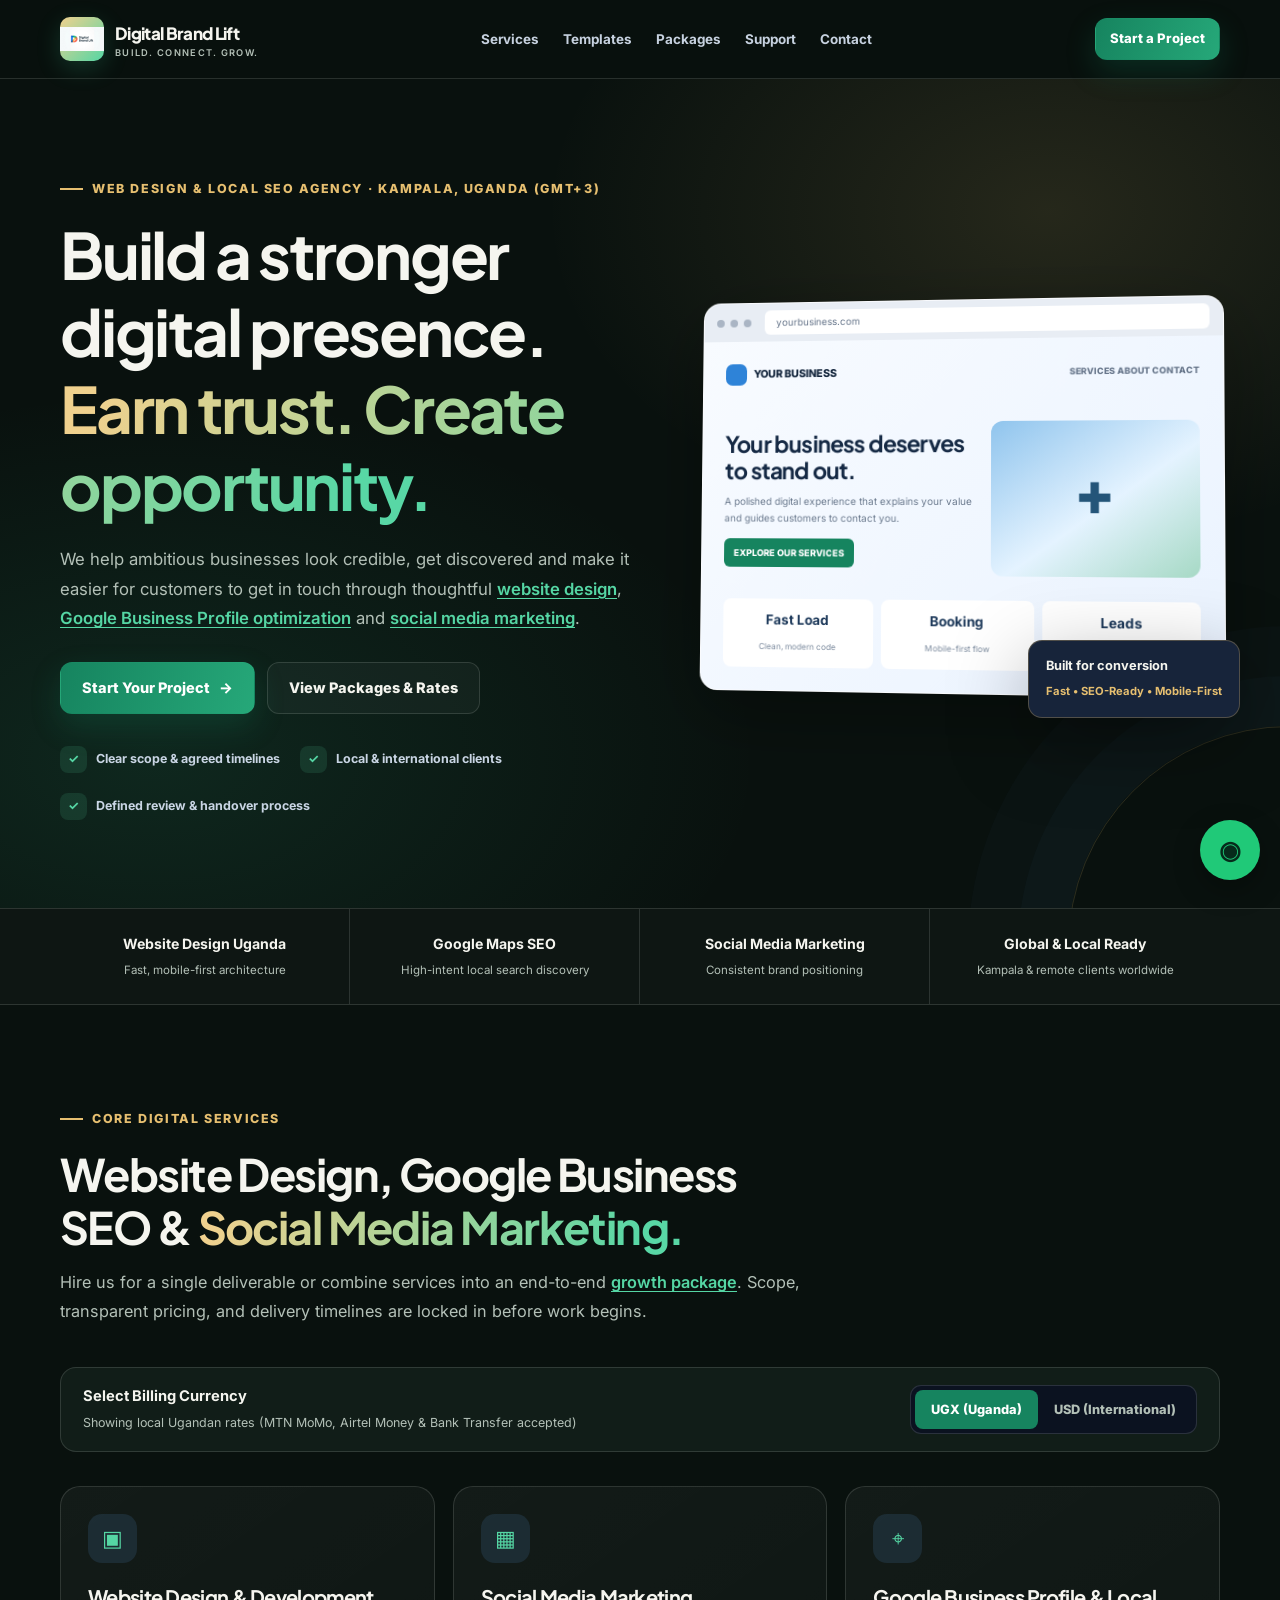
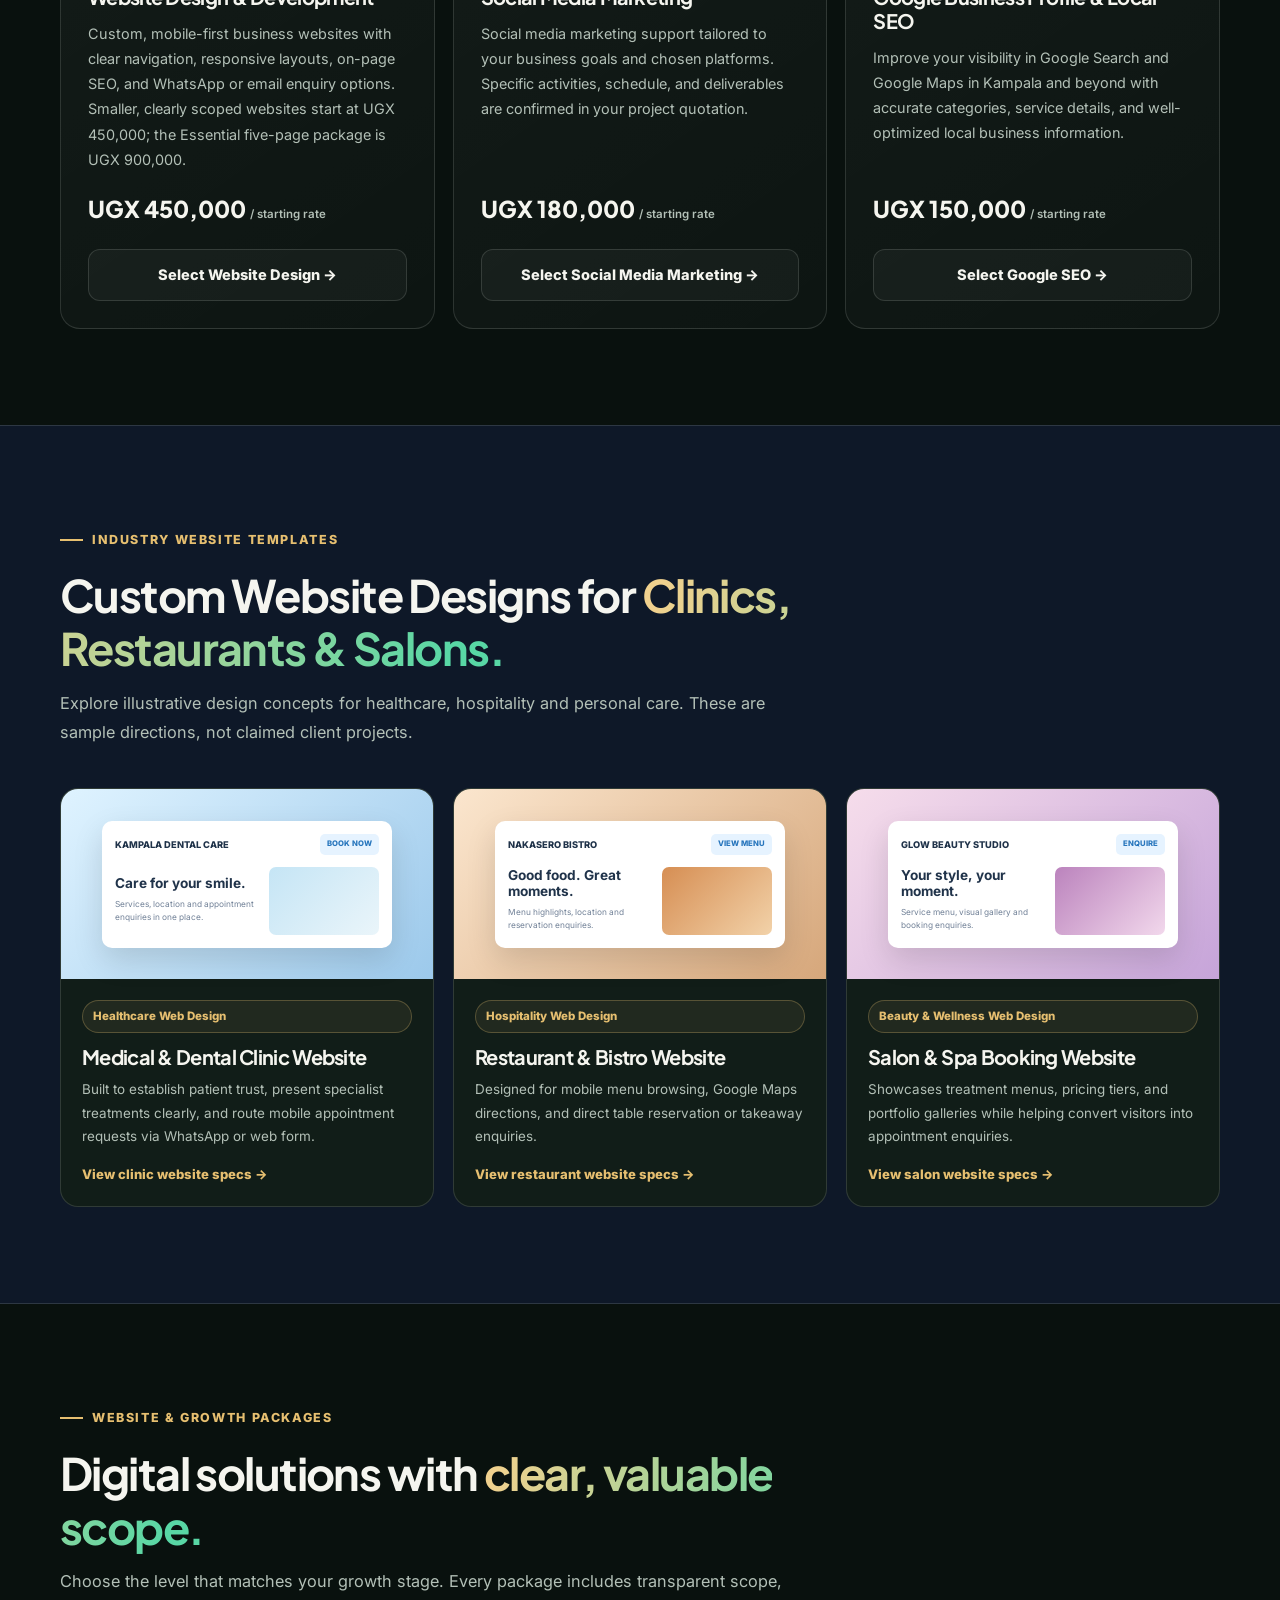
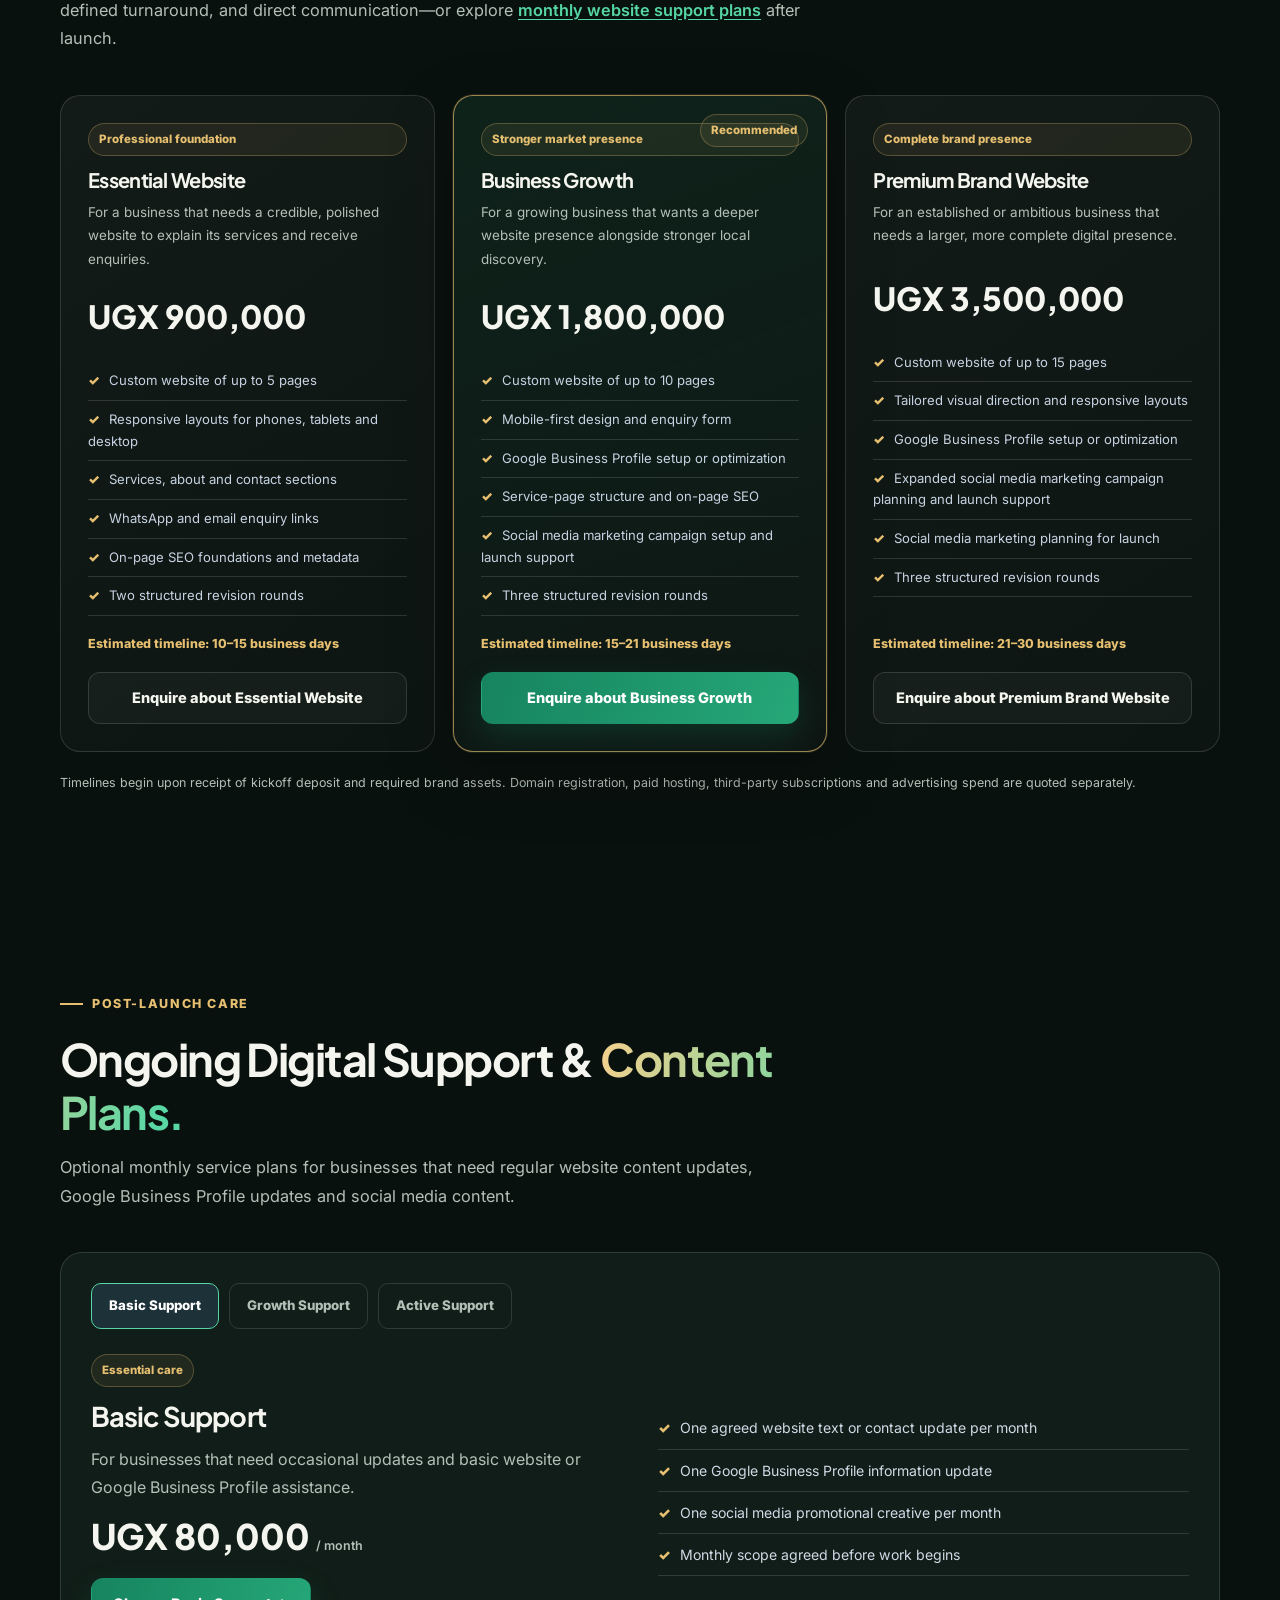
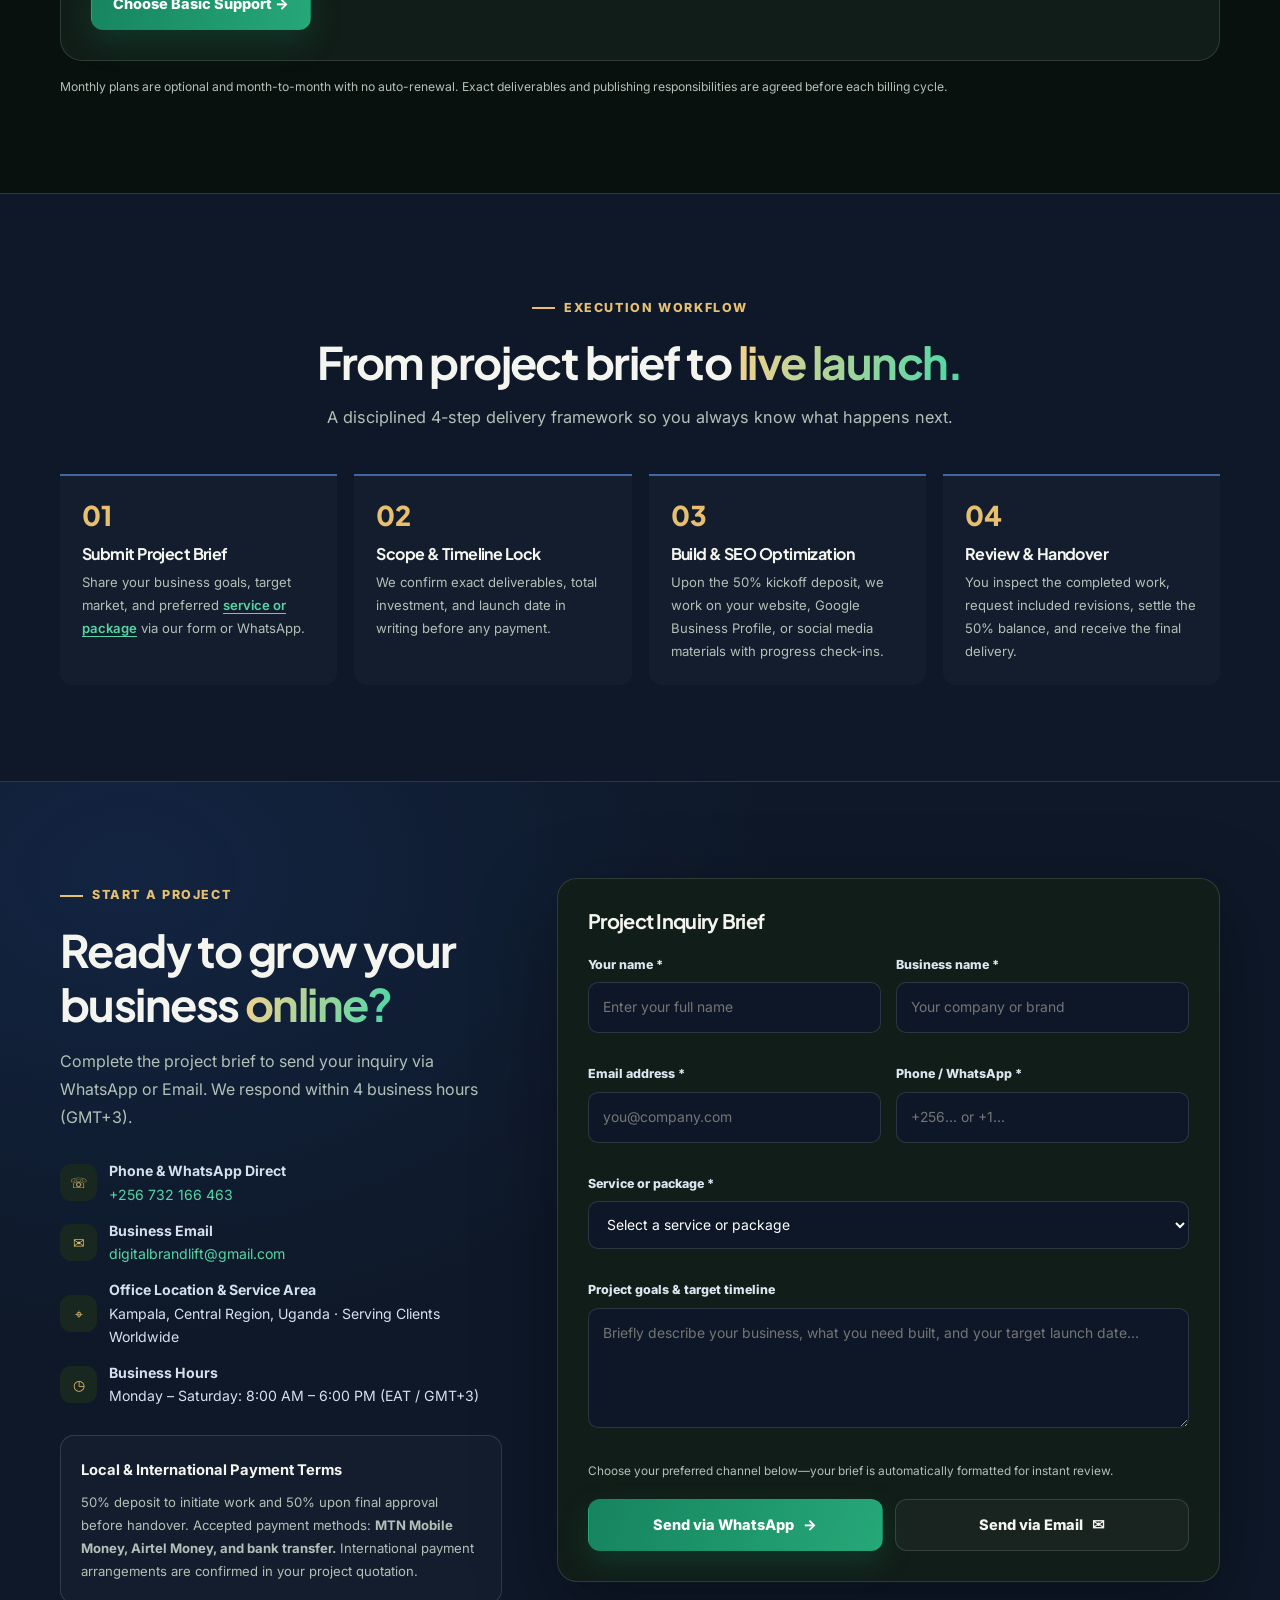
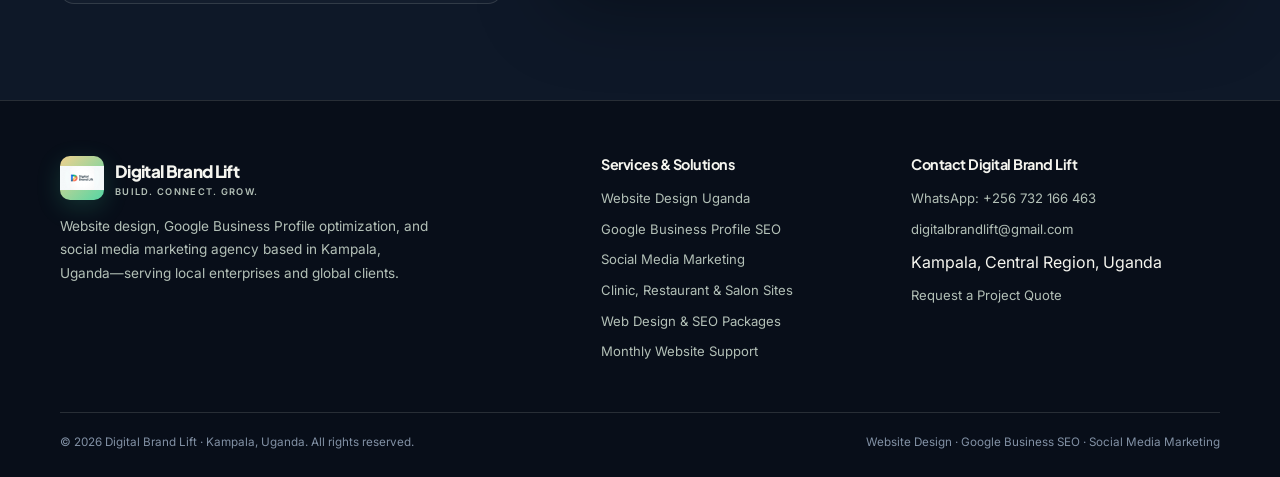
==== index.html @ b5e44827 "Publish Digital Brand Lift logo as a refreshed Google favicon" ====
<!DOCTYPE html>
<html lang="en">
<head>
  <!-- Google Analytics 4 -->
  <script async src="https://www.googletagmanager.com/gtag/js?id=G-2ZZ420RL4R"></script>
  <script>
    window.dataLayer = window.dataLayer || [];
    function gtag(){dataLayer.push(arguments);}
    gtag('js', new Date());
    gtag('config', 'G-2ZZ420RL4R', { send_page_view: false });
  </script>
  <!-- End Google Analytics 4 -->

  <meta charset="UTF-8">
  <meta name="viewport" content="width=device-width, initial-scale=1.0">
  <link rel="icon" type="image/png" href="digital-brand-lift-icon.png">
  <link rel="shortcut icon" type="image/png" href="digital-brand-lift-icon.png">
  <link rel="apple-touch-icon" href="digital-brand-lift-icon.png">
  <meta name="theme-color" content="#0b1220">

  <title>Website Design &amp; Local SEO Kampala, Uganda | Digital Brand Lift</title>
  <meta name="description" content="Premium website design, Google Business Profile optimization, and social media marketing for ambitious businesses in Kampala, Uganda and worldwide. Clear scope, thoughtful design and agreed delivery timelines.">
  <link rel="canonical" href="https://xonearma-jpg.github.io/Digitalbrandlift/">
  <meta name="robots" content="index, follow, max-image-preview:large">

  <!-- Open Graph & Social Sharing -->
  <meta property="og:title" content="Website Design &amp; Local SEO Kampala | Digital Brand Lift">
  <meta property="og:description" content="Premium websites, Google Business Profile optimization and social media marketing for ambitious businesses in Uganda and worldwide.">
  <meta property="og:type" content="website">
  <meta property="og:url" content="https://xonearma-jpg.github.io/Digitalbrandlift/">
  <meta property="og:image" content="https://xonearma-jpg.github.io/Digitalbrandlift/logo.png">
  <meta property="og:locale" content="en_UG">
  <meta name="twitter:card" content="summary_large_image">
  <meta name="msvalidate.01" content="68F8D819886106F82DF31409A1DD0F93">
  <meta name="google-site-verification" content="zFpDQ5dIq-72U4ELE1WVCYw-OJoLM57N2l23M0TVz68">

  <!-- Local SEO Structured Data -->
  <script type="application/ld+json">
  {
    "@context": "https://schema.org",
    "@type": "ProfessionalService",
    "name": "Digital Brand Lift",
    "url": "https://xonearma-jpg.github.io/Digitalbrandlift/",
    "logo": "https://xonearma-jpg.github.io/Digitalbrandlift/logo.png",
    "image": "https://xonearma-jpg.github.io/Digitalbrandlift/logo.png",
    "description": "Conversion-focused website design, Google Business Profile optimization, and social media marketing agency in Kampala, Uganda serving local and international businesses.",
    "telephone": "+256732166463",
    "email": "digitalbrandlift@gmail.com",
    "priceRange": "$$",
    "address": {
      "@type": "PostalAddress",
      "addressLocality": "Kampala",
      "addressRegion": "Central Region",
      "addressCountry": "UG"
    },
    "geo": {
      "@type": "GeoCoordinates",
      "latitude": 0.3476,
      "longitude": 32.5825
    },
    "areaServed": [
      { "@type": "City", "name": "Kampala" },
      { "@type": "Country", "name": "Uganda" },
      { "@type": "Place", "name": "Worldwide" }
    ],
    "openingHoursSpecification": {
      "@type": "OpeningHoursSpecification",
      "dayOfWeek": ["Monday", "Tuesday", "Wednesday", "Thursday", "Friday", "Saturday"],
      "opens": "08:00",
      "closes": "18:00"
    },
    "hasOfferCatalog": {
      "@type": "OfferCatalog",
      "name": "Website Design, Google Business SEO & Social Media Services",
      "itemListElement": [
        {
          "@type": "Offer",
          "itemOffered": {
            "@type": "Service",
            "name": "Website Design & Development",
            "description": "Mobile-first, fast-loading business websites with on-page SEO and WhatsApp lead capture."
          }
        },
        {
          "@type": "Offer",
          "itemOffered": {
            "@type": "Service",
            "name": "Google Business Profile Optimization",
            "description": "Local Google Maps SEO, verified categories, service catalogs, and profile optimization."
          }
        },
        {
          "@type": "Offer",
          "itemOffered": {
            "@type": "Service",
            "name": "Social Media Marketing",
            "description": "Social media marketing support scoped to the business's selected platforms, goals, and agreed campaign activities."
          }
        }
      ]
    }
  }
  </script>

  <!-- Google Fonts -->
  <link rel="preconnect" href="https://fonts.googleapis.com">
  <link rel="preconnect" href="https://fonts.gstatic.com" crossorigin>
  <link rel="preload" as="style" href="https://fonts.googleapis.com/css2?family=Inter:wght@400;600;700;800&family=Plus+Jakarta+Sans:wght@700;800&display=swap">
  <link rel="stylesheet" href="https://fonts.googleapis.com/css2?family=Inter:wght@400;600;700;800&family=Plus+Jakarta+Sans:wght@700;800&display=swap" media="print" onload="this.media='all'">
  <noscript>
    <link rel="stylesheet" href="https://fonts.googleapis.com/css2?family=Inter:wght@400;600;700;800&family=Plus+Jakarta+Sans:wght@700;800&display=swap">
  </noscript>

  <style>
    :root {
      --bg: #0b1220;
      --surface: #111c2e;
      --surface2: #17243a;
      --surface3: #1d2d46;
      --text: #f4f7fb;
      --muted: #a8b5c8;
      --line: rgba(255,255,255,.15);
      --blue: #62a8ff;
      --blue2: #3478ed;
      --green: #42d6a0;
      --white: #ffffff;
      --radius: 20px;
      --shadow: 0 22px 70px rgba(0,0,0,.25);
    }

    * { box-sizing: border-box; margin: 0; padding: 0; }

    html {
      scroll-behavior: smooth;
      scroll-padding-top: 95px;
    }

    body {
      background: var(--bg);
      color: var(--text);
      font-family: "Inter", -apple-system, BlinkMacSystemFont, sans-serif;
      line-height: 1.65;
      overflow-x: hidden;
    }

    body.modal-open { overflow: hidden; }

    a { color: inherit; text-decoration: none; }
    button, input, select, textarea { font: inherit; }
    button { cursor: pointer; }
    img { max-width: 100%; height: auto; display: block; }

    h1, h2, h3, h4 {
      font-family: "Plus Jakarta Sans", -apple-system, BlinkMacSystemFont, sans-serif;
      line-height: 1.2;
      letter-spacing: -.035em;
    }

    h1 { font-size: clamp(2.3rem, 5vw, 4.1rem); }
    h2 { font-size: clamp(1.9rem, 4vw, 2.8rem); }
    h3 { font-size: 1.25rem; }
    p { color: var(--muted); }

    .inline-link {
      color: var(--blue);
      text-decoration: underline;
      text-underline-offset: 3px;
      font-weight: 600;
    }

    .inline-link:hover { color: var(--green); }

    .container { width: min(1160px, 91%); margin: auto; }
    .section { padding: 96px 0; }
    .section-head { max-width: 740px; margin-bottom: 42px; }
    .section-head.center { margin-left: auto; margin-right: auto; text-align: center; }
    .section-head p { margin-top: 14px; font-size: 1.02rem; }

    .eyebrow {
      display: inline-flex;
      align-items: center;
      gap: 9px;
      color: var(--green);
      font-size: .78rem;
      font-weight: 800;
      text-transform: uppercase;
      letter-spacing: .13em;
      margin-bottom: 17px;
    }

    .eyebrow:before {
      content: "";
      width: 23px;
      height: 2px;
      background: var(--green);
    }

    .gradient-text {
      background: linear-gradient(100deg, #78b8ff, #48dfb0);
      -webkit-background-clip: text;
      background-clip: text;
      color: transparent;
    }

    .btn {
      display: inline-flex;
      align-items: center;
      justify-content: center;
      gap: 9px;
      min-height: 49px;
      padding: 13px 21px;
      border: 1px solid transparent;
      border-radius: 12px;
      font-weight: 800;
      font-size: .91rem;
      transition: .25s ease;
    }

    .btn:hover { transform: translateY(-3px); }

    .btn-primary {
      background: linear-gradient(110deg, var(--blue2), #2b9cce);
      color: white;
      box-shadow: 0 10px 28px rgba(52,120,237,.22);
    }

    .btn-outline {
      border-color: var(--line);
      color: var(--text);
      background: rgba(255,255,255,.035);
    }

    .btn-outline:hover {
      border-color: var(--blue);
      background: rgba(98,168,255,.08);
    }

    .btn-small { min-height: 40px; padding: 9px 14px; font-size: .82rem; }

    .tag {
      display: inline-flex;
      align-items: center;
      padding: 6px 10px;
      border: 1px solid rgba(66,214,160,.22);
      border-radius: 99px;
      background: rgba(66,214,160,.08);
      color: var(--green);
      font-size: .72rem;
      font-weight: 800;
    }

    /* Navigation */
    .site-header {
      position: sticky;
      top: 0;
      z-index: 1000;
      background: rgba(11,18,32,.88);
      backdrop-filter: blur(18px);
      border-bottom: 1px solid var(--line);
    }

    .nav {
      min-height: 78px;
      display: flex;
      align-items: center;
      justify-content: space-between;
      gap: 25px;
    }

    .brand {
      display: flex;
      align-items: center;
      gap: 11px;
      font-family: "Plus Jakarta Sans", sans-serif;
      font-weight: 800;
      font-size: 1.06rem;
      letter-spacing: -.04em;
      flex-shrink: 0;
    }

    .brand-mark {
      width: 44px;
      height: 44px;
      display: block;
      flex: 0 0 44px;
      object-fit: contain;
      border-radius: 10px;
      background: #000;
      box-shadow: 0 7px 24px rgba(66,214,160,.18);
    }

    .brand small {
      display: block;
      color: var(--muted);
      font: 600 .58rem "Inter",sans-serif;
      letter-spacing: .14em;
      text-transform: uppercase;
    }

    .nav-links { display: flex; align-items: center; gap: 24px; }

    .nav-links a {
      color: #c6d1df;
      font-size: .84rem;
      font-weight: 700;
      transition: .2s;
    }

    .nav-links a:hover { color: var(--green); }
    .nav-actions { display: flex; align-items: center; gap: 10px; }

    .menu-toggle {
      display: none;
      width: 44px;
      height: 44px;
      border: 1px solid var(--line);
      border-radius: 12px;
      background: var(--surface);
      color: white;
      font-size: 1.35rem;
    }

    /* Hero */
    .hero {
      position: relative;
      padding: 92px 0 88px;
      overflow: hidden;
      background:
        radial-gradient(ellipse at 80% 18%, rgba(52,120,237,.17), transparent 35%),
        radial-gradient(ellipse at 10% 80%, rgba(66,214,160,.08), transparent 35%);
    }

    .hero:after {
      content: "";
      position: absolute;
      width: 440px;
      height: 440px;
      right: -230px;
      bottom: -260px;
      border: 1px solid rgba(98,168,255,.15);
      border-radius: 50%;
      box-shadow: 0 0 0 50px rgba(98,168,255,.025), 0 0 0 100px rgba(98,168,255,.02);
      pointer-events: none;
    }

    .hero-grid {
      display: grid;
      grid-template-columns: 1.05fr .95fr;
      align-items: center;
      gap: 55px;
      position: relative;
      z-index: 1;
    }

    .hero-copy p { max-width: 585px; margin: 22px 0 28px; font-size: 1.05rem; }
    .hero-buttons { display: flex; flex-wrap: wrap; gap: 12px; }
    .hero-proof { display: flex; flex-wrap: wrap; gap: 20px; margin-top: 32px; }

    .proof-item {
      display: flex;
      align-items: center;
      gap: 9px;
      color: #c9d5e4;
      font-size: .78rem;
      font-weight: 700;
    }

    .proof-icon {
      width: 27px;
      height: 27px;
      display: grid;
      place-items: center;
      border-radius: 8px;
      background: rgba(66,214,160,.12);
      color: var(--green);
    }

    /* Hero mockup */
    .hero-visual { position: relative; min-width: 0; }

    .browser {
      overflow: hidden;
      border: 1px solid rgba(255,255,255,.17);
      border-radius: 18px;
      background: #f7f9fc;
      color: #17243a;
      box-shadow: var(--shadow);
      transform: perspective(1000px) rotateY(-5deg) rotateX(2deg);
    }

    .browser-bar {
      height: 39px;
      background: #e8edf4;
      display: flex;
      align-items: center;
      gap: 6px;
      padding: 0 13px;
    }

    .browser-dot { width: 8px; height: 8px; border-radius: 50%; background: #aab5c4; }
    .browser-address { margin-left: 8px; padding: 4px 12px; flex: 1; border-radius: 6px; background: white; color: #66758a; font-size: .62rem; }
    .mock-site { padding: 23px; min-height: 340px; background: linear-gradient(135deg,#f8fbff,#eaf3ff); }
    .mock-nav { display: flex; align-items: center; justify-content: space-between; color: #13253c; font-size: .68rem; font-weight: 800; }
    .mock-logo { display: flex; align-items: center; gap: 7px; }
    .mock-logo span { width: 22px; height: 22px; border-radius: 7px; background: #2e83d8; }
    .mock-nav-links { color: #66758a; font-size: .55rem; }
    .mock-hero { display: grid; grid-template-columns: 1fr .8fr; gap: 15px; align-items: center; margin-top: 38px; }
    .mock-hero h3 { color: #152944; font-size: 1.45rem; line-height: 1.17; }
    .mock-hero p { color: #6b7a8e; font-size: .63rem; margin: 10px 0; }
    .mock-button { display: inline-block; padding: 7px 10px; border-radius: 6px; background: #2478d3; color: white; font-size: .58rem; font-weight: 800; }

    .mock-photo {
      min-height: 155px;
      border-radius: 12px;
      display: grid;
      place-items: center;
      background: linear-gradient(145deg,#8fc4ed,#e4f3ff 55%,#a6d9c5);
      color: #245579;
      font-size: 2.6rem;
    }

    .mock-stats { display: grid; grid-template-columns: repeat(3,1fr); gap: 8px; margin-top: 24px; }
    .mock-stat { padding: 10px 7px; background: white; border-radius: 8px; text-align: center; }
    .mock-stat strong { display: block; color: #1d395a; font-size: .85rem; }
    .mock-stat span { color: #7c8b9e; font-size: .52rem; }

    .floating-card {
      position: absolute;
      right: -20px;
      bottom: -25px;
      padding: 14px 17px;
      border: 1px solid var(--line);
      border-radius: 14px;
      background: #17243a;
      box-shadow: var(--shadow);
      min-width: 195px;
    }

    .floating-card strong { display: block; font-size: .8rem; }
    .floating-card span { color: var(--green); font-size: .7rem; font-weight: 700; }

    /* Trust strip */
    .trust-strip { border-top: 1px solid var(--line); border-bottom: 1px solid var(--line); background: rgba(255,255,255,.018); }
    .trust-grid { display: grid; grid-template-columns: repeat(4,1fr); }
    .trust-item { padding: 23px 12px; text-align: center; border-right: 1px solid var(--line); }
    .trust-item:last-child { border: 0; }
    .trust-item strong { display: block; color: var(--text); font-size: .88rem; }
    .trust-item span { color: var(--muted); font-size: .72rem; }

    /* Currency Switcher */
    .currency-bar {
      display: flex;
      flex-wrap: wrap;
      align-items: center;
      justify-content: space-between;
      gap: 16px;
      padding: 16px 22px;
      margin-bottom: 34px;
      border: 1px solid var(--line);
      border-radius: 16px;
      background: var(--surface);
    }

    .currency-info strong { display: block; font-size: .92rem; color: var(--text); }
    .currency-info span { font-size: .78rem; color: var(--muted); }

    .currency-toggle {
      display: inline-flex;
      padding: 4px;
      border-radius: 11px;
      background: #0b1220;
      border: 1px solid var(--line);
    }

    .currency-btn {
      padding: 9px 16px;
      border: 0;
      border-radius: 8px;
      background: transparent;
      color: var(--muted);
      font-size: .8rem;
      font-weight: 800;
      transition: .2s;
    }

    .currency-btn.active {
      background: linear-gradient(110deg, var(--blue2), #2b9cce);
      color: white;
    }

    /* Services */
    .services-grid { display: grid; grid-template-columns: repeat(3,1fr); gap: 18px; }

    .service-card, .package-card, .support-card {
      padding: 27px;
      border: 1px solid var(--line);
      border-radius: var(--radius);
      background: linear-gradient(145deg,rgba(255,255,255,.045),rgba(255,255,255,.018));
      transition: .25s ease;
      display: flex;
      flex-direction: column;
    }

    .service-card:hover, .package-card:hover { transform: translateY(-6px); border-color: rgba(98,168,255,.45); }

    .service-icon {
      width: 49px;
      height: 49px;
      display: grid;
      place-items: center;
      border-radius: 14px;
      margin-bottom: 22px;
      background: rgba(98,168,255,.12);
      color: var(--blue);
      font-size: 1.4rem;
    }

    .service-card p { margin: 12px 0 18px; font-size: .9rem; }
    .price { margin-top: auto; font-family: "Plus Jakarta Sans",sans-serif; font-weight: 800; font-size: 1.45rem; color: var(--text); }
    .price small { font: 600 .72rem "Inter",sans-serif; color: var(--muted); }
    .service-card .btn { width: 100%; margin-top: 21px; }

    /* Templates */
    .templates-section { background: #0e1828; border-top: 1px solid var(--line); border-bottom: 1px solid var(--line); }
    .template-grid { display: grid; grid-template-columns: repeat(3,1fr); gap: 19px; }

    .template-card {
      overflow: hidden;
      border: 1px solid var(--line);
      border-radius: 18px;
      background: var(--surface);
      transition: .25s;
      display: flex;
      flex-direction: column;
    }

    .template-card:hover { transform: translateY(-5px); border-color: var(--blue); }
    .template-art { height: 190px; padding: 16px; display: flex; align-items: center; justify-content: center; }
    .clinic-art { background: linear-gradient(135deg,#dff3ff,#9cc9eb); }
    .restaurant-art { background: linear-gradient(135deg,#fbe6ce,#d6a77b); }
    .salon-art { background: linear-gradient(135deg,#f6ddeb,#c6a4d9); }

    .mini-window {
      width: 100%;
      max-width: 290px;
      padding: 13px;
      border-radius: 10px;
      background: white;
      color: #20334a;
      box-shadow: 0 12px 30px rgba(0,0,0,.13);
    }

    .mini-top { display: flex; justify-content: space-between; align-items: center; margin-bottom: 12px; font-size: .58rem; font-weight: 800; }
    .mini-pill { padding: 4px 7px; border-radius: 5px; background: #e6f3ff; color: #2876bd; font-size: .48rem; }
    .mini-content { display: grid; grid-template-columns: 1fr .75fr; gap: 8px; align-items: center; }
    .mini-content strong { display: block; font-size: .85rem; line-height: 1.15; }
    .mini-content small { display: block; color: #718197; font-size: .52rem; margin-top: 6px; }
    .mini-block { height: 68px; border-radius: 7px; background: linear-gradient(135deg,#c5e5f5,#eaf5fa); }
    .restaurant-art .mini-block { background: linear-gradient(135deg,#d68e53,#f2d2a9); }
    .salon-art .mini-block { background: linear-gradient(135deg,#bb83bd,#f2d8ec); }

    .template-info { padding: 21px; flex: 1; display: flex; flex-direction: column; }
    .template-info p { font-size: .84rem; margin: 9px 0 15px; }

    .text-link {
      margin-top: auto;
      align-self: flex-start;
      color: var(--blue);
      font-size: .82rem;
      font-weight: 800;
      background: none;
      border: 0;
    }

    .text-link:hover { color: var(--green); }

    /* Packages */
    .packages-grid { display: grid; grid-template-columns: repeat(3,1fr); gap: 18px; align-items: stretch; }
    .package-card { position: relative; }
    .package-card.featured { border-color: rgba(66,214,160,.55); background: linear-gradient(160deg,rgba(66,214,160,.09),rgba(255,255,255,.025)); }
    .popular-label { position: absolute; top: 18px; right: 18px; }
    .package-card h3 { margin: 12px 0 9px; }
    .package-card > p { font-size: .84rem; min-height: 52px; }
    .package-price { margin: 19px 0; font-family: "Plus Jakarta Sans"; font-size: 2rem; font-weight: 800; }
    .package-price small { font: 600 .7rem "Inter"; color: var(--muted); }
    .package-list { list-style: none; margin: 0 0 18px; }

    .package-list li {
      padding: 8px 0;
      border-bottom: 1px solid var(--line);
      color: #c7d3e2;
      font-size: .82rem;
    }

    .package-list li:before { content: "✓"; color: var(--green); font-weight: 900; margin-right: 9px; }
    .delivery { margin-top: auto; margin-bottom: 18px; color: var(--green); font-size: .78rem; font-weight: 800; }
    .package-card .btn { width: 100%; }

    /* Support tabs */
    .support-wrap { padding: 30px; border: 1px solid var(--line); border-radius: 22px; background: var(--surface); }
    .support-tabs { display: flex; flex-wrap: wrap; gap: 10px; margin-bottom: 25px; }

    .support-tab {
      padding: 11px 17px;
      border: 1px solid var(--line);
      border-radius: 10px;
      background: transparent;
      color: var(--muted);
      font-weight: 800;
      font-size: .83rem;
    }

    .support-tab.active { background: rgba(98,168,255,.14); border-color: var(--blue); color: white; }
    .support-content { display: grid; grid-template-columns: 1fr 1fr; align-items: center; gap: 35px; }
    .support-content p { margin: 12px 0; }
    .support-price { font: 800 2.2rem "Plus Jakarta Sans"; color: var(--text); }
    .support-price small { font: 600 .78rem "Inter"; color: var(--muted); }
    .support-deliverables { list-style: none; }

    .support-deliverables li {
      padding: 9px 0;
      color: #d0d9e5;
      border-bottom: 1px solid var(--line);
      font-size: .88rem;
    }

    .support-deliverables li:before { content: "✓"; color: var(--green); margin-right: 10px; font-weight: 900; }

    /* Process */
    .process-grid { display: grid; grid-template-columns: repeat(4,1fr); gap: 17px; }

    .process-step {
      padding: 22px;
      border-top: 2px solid rgba(98,168,255,.55);
      background: rgba(255,255,255,.025);
      border-radius: 0 0 13px 13px;
    }

    .step-number { color: var(--green); font: 800 1.7rem "Plus Jakarta Sans"; }
    .process-step h3 { margin: 12px 0 8px; font-size: 1rem; }
    .process-step p { font-size: .82rem; }

    /* Enquiry */
    .enquiry-section { background: radial-gradient(ellipse at 10% 10%,rgba(52,120,237,.13),transparent 40%), #0e1828; }
    .enquiry-grid { display: grid; grid-template-columns: .8fr 1.2fr; gap: 55px; align-items: start; }
    .contact-points { margin-top: 28px; display: grid; gap: 13px; }

    .contact-point {
      display: flex;
      align-items: center;
      gap: 12px;
      color: #d6e0ed;
      font-size: .88rem;
    }

    .contact-point span {
      width: 37px;
      height: 37px;
      display: grid;
      place-items: center;
      border-radius: 11px;
      background: var(--surface2);
      color: var(--green);
      flex-shrink: 0;
    }

    .contact-point a { color: var(--blue); }

    .enquiry-form {
      padding: 30px;
      border: 1px solid var(--line);
      border-radius: 20px;
      background: var(--surface);
      box-shadow: var(--shadow);
    }

    .form-grid { display: grid; grid-template-columns: 1fr 1fr; gap: 15px; }
    .form-field { margin-bottom: 16px; }
    .form-field.full { grid-column: 1/-1; }

    .form-field label {
      display: block;
      margin-bottom: 7px;
      color: #dce5f0;
      font-size: .78rem;
      font-weight: 800;
    }

    .form-field input, .form-field select, .form-field textarea {
      width: 100%;
      padding: 13px 14px;
      border: 1px solid var(--line);
      border-radius: 10px;
      outline: none;
      color: white;
      background: #0d1727;
      font-size: .87rem;
      transition: .2s;
    }

    .form-field input:focus,
    .form-field select:focus,
    .form-field textarea:focus {
      border-color: var(--blue);
      box-shadow: 0 0 0 3px rgba(98,168,255,.1);
    }

    .form-field select option, .form-field select optgroup { background: #0d1727; color: white; }
    .form-field textarea { min-height: 110px; resize: vertical; }

    .form-error {
      display: none;
      padding: 11px 14px;
      margin-bottom: 14px;
      border-radius: 10px;
      border: 1px solid rgba(255,107,107,.45);
      background: rgba(255,107,107,.1);
      color: #ffb3b3;
      font-size: .8rem;
      font-weight: 600;
    }

    .form-error.visible { display: block; }
    .form-note { font-size: .74rem; margin: 10px 0 17px; }
    .form-actions { display: grid; grid-template-columns: 1fr 1fr; gap: 12px; }

    /* Location */

    /* Footer */
    footer { border-top: 1px solid var(--line); padding: 55px 0 25px; background: #080e19; }
    .footer-grid { display: grid; grid-template-columns: 1.3fr .7fr .8fr; gap: 40px; }
    .footer-about p { max-width: 370px; margin-top: 15px; font-size: .85rem; }
    .footer-col h4 { margin-bottom: 15px; font-size: .9rem; }
    .footer-col a { display: block; margin: 9px 0; color: var(--muted); font-size: .82rem; }
    .footer-col a:hover { color: var(--green); }
    .footer-bottom { display: flex; justify-content: space-between; gap: 15px; margin-top: 40px; padding-top: 20px; border-top: 1px solid var(--line); color: #8291a5; font-size: .73rem; }

    /* Modal */
    .modal {
      position: fixed;
      inset: 0;
      z-index: 2000;
      display: none;
      align-items: center;
      justify-content: center;
      padding: 20px;
      background: rgba(0,0,0,.76);
      backdrop-filter: blur(8px);
    }

    .modal.open { display: flex; }

    .modal-box {
      position: relative;
      width: min(570px,100%);
      max-height: 90vh;
      overflow: auto;
      padding: 30px;
      border: 1px solid var(--line);
      border-radius: 20px;
      background: #142137;
      box-shadow: var(--shadow);
      animation: modalIn .22s ease;
    }

    @keyframes modalIn {
      from { opacity: 0; transform: translateY(12px) scale(.98); }
      to { opacity: 1; transform: none; }
    }

    .modal-close {
      position: absolute;
      top: 14px;
      right: 15px;
      width: 36px;
      height: 36px;
      border: 1px solid var(--line);
      border-radius: 10px;
      background: var(--surface2);
      color: white;
      font-size: 1.2rem;
    }

    .modal-box p { margin: 13px 0; }
    .modal-features { list-style: none; margin: 15px 0 23px; }

    .modal-features li {
      padding: 8px 0;
      border-bottom: 1px solid var(--line);
      color: #d0d9e5;
      font-size: .86rem;
    }

    .modal-features li:before { content: "✓"; color: var(--green); margin-right: 9px; }

    .whatsapp-float {
      position: fixed;
      z-index: 900;
      right: 20px;
      bottom: 20px;
      width: 60px;
      height: 60px;
      display: grid;
      place-items: center;
      border-radius: 50%;
      background: #20c978;
      color: #062b1b;
      font-size: 1.55rem;
      font-weight: 900;
      box-shadow: 0 10px 28px rgba(0,0,0,.3);
      transition: .2s;
    }

    .whatsapp-float:hover { transform: translateY(-4px) scale(1.04); }

    /* Accessibility and focus */
    ::selection {
      background: rgba(66,214,160,.3);
      color: #fff;
    }

    .btn:focus-visible,
    a:focus-visible,
    button:focus-visible,
    input:focus-visible,
    select:focus-visible,
    textarea:focus-visible {
      outline: 3px solid var(--green);
      outline-offset: 3px;
    }

    .nav-links a {
      min-height: 44px;
      display: flex;
      align-items: center;
    }

    .form-field input,
    .form-field select,
    .form-field textarea {
      min-height: 48px;
    }

    .form-field textarea { min-height: 120px; }

    p { line-height: 1.75; }

    @media (max-width: 920px) {
      .nav-links { gap: 15px; }
      .hero-grid { gap: 30px; }
      .packages-grid, .services-grid, .template-grid { grid-template-columns: repeat(2,1fr); }
      .package-card:last-child, .service-card:last-child { grid-column: auto; }
      .process-grid { grid-template-columns: repeat(2,1fr); }
      .nav { gap: 12px; }
      .service-card, .package-card { padding: 23px; }
    }

    @media (max-width: 700px) {
      .container { width: min(100% - 32px, 560px); }
      .section { padding: 64px 0; }
      .section-head { margin-bottom: 30px; }
      .nav { min-height: 70px; }
      .menu-toggle { display: grid; place-items: center; }
      .nav-actions { margin-left: auto; }

      /* Keep the primary CTA visible on mobile */
      .nav-actions .btn {
        display: inline-flex;
        padding: 9px 12px;
        font-size: .76rem;
      }

      .nav-links {
        position: absolute;
        top: 70px;
        left: 0;
        right: 0;
        display: flex;
        flex-direction: column;
        align-items: stretch;
        gap: 0;
        padding: 8px 5% 18px;
        background: #0d1727;
        border-bottom: 1px solid var(--line);
        max-height: 0;
        overflow: hidden;
        opacity: 0;
        transition: max-height .3s ease, opacity .25s ease;
      }

      .nav-links.open {
        max-height: 420px;
        overflow-y: auto;
        opacity: 1;
      }

      .nav-links a { padding: 13px 5px; border-bottom: 1px solid var(--line); }

      .hero { padding: 58px 0 65px; }
      .hero-grid, .enquiry-grid, .location-grid, .support-content { grid-template-columns: 1fr; }
      .hero-copy p { font-size: .96rem; }
      .hero-buttons { display: grid; grid-template-columns: 1fr; }
      .hero-buttons .btn { width: 100%; }
      .hero-visual { margin: 10px 8px 20px 0; }
      .browser { transform: none; }
      .floating-card { right: 0; min-width: 0; }

      .trust-grid { grid-template-columns: repeat(2,1fr); }
      .trust-item:nth-child(2) { border-right: 0; }
      .trust-item:nth-child(-n+2) { border-bottom: 1px solid var(--line); }

      .packages-grid, .services-grid, .template-grid { grid-template-columns: 1fr; }
      .package-card > p { min-height: 0; }
      .support-wrap { padding: 20px; }
      .support-tabs { display: grid; grid-template-columns: 1fr; }

      .form-grid, .form-actions { grid-template-columns: 1fr; gap: 0; }
      .form-actions { gap: 10px; }
      .form-field.full { grid-column: auto; }
      .enquiry-form { padding: 20px; }

      .footer-grid { grid-template-columns: 1fr 1fr; }
      .footer-about { grid-column: 1/-1; }
      .footer-bottom { flex-direction: column; }

      .mock-site { min-height: 300px; padding: 17px; }
      .mock-hero h3 { font-size: 1.1rem; }
      .mock-photo { min-height: 125px; }

      .currency-bar { padding: 16px; }
      .currency-toggle { width: 100%; }
      .currency-btn { flex: 1; padding: 9px 8px; }
      .form-actions .btn { width: 100%; }
    }

    @media (max-width: 420px) {
      .brand { font-size: .85rem; }
      .brand-mark { width: 35px; height: 35px; }
      .brand small { font-size: .52rem; }
      h1 { font-size: 2.15rem; }
      h2 { font-size: 1.75rem; }
      .nav-actions .btn { font-size: .7rem; padding: 8px 10px; }
      .process-grid { grid-template-columns: 1fr; }
      .footer-grid { grid-template-columns: 1fr; }
      .footer-about { grid-column: auto; }
      .mock-nav-links { display: none; }
      .support-wrap { padding: 15px; }
    }

    @media (prefers-reduced-motion: reduce) {
      *,
      *::before,
      *::after {
        scroll-behavior: auto !important;
        animation-duration: .01ms !important;
        animation-iteration-count: 1 !important;
        transition-duration: .01ms !important;
      }
    }

    /* Digital Brand Lift premium identity refresh */
    :root {
      --bg: #09110e; --surface: #111d18; --surface2: #182820; --surface3: #20372c;
      --text: #f5f5ef; --muted: #b3c0b7; --line: rgba(229,239,231,.14);
      --blue: #55d6a4; --blue2: #16845f; --green: #e6bf70; --white: #fff;
      --radius: 20px; --shadow: 0 24px 80px rgba(0,0,0,.34);
    }
    .gradient-text { background: linear-gradient(105deg,#f0d18e 4%,#58d7a5 90%); -webkit-background-clip:text; background-clip:text; color:transparent; }
    .btn-primary { background: linear-gradient(110deg,#16845f,#26a879); color:#fff; box-shadow:0 12px 30px rgba(22,132,95,.24); }
    .btn-outline:hover { border-color:#55d6a4; background:rgba(85,214,164,.09); }
    .hero { background:radial-gradient(ellipse at 82% 16%,rgba(230,191,112,.13),transparent 34%),radial-gradient(ellipse at 12% 82%,rgba(53,190,139,.13),transparent 38%); }
    .hero:after { border-color:rgba(230,191,112,.16); }
    .site-header { background:rgba(9,17,14,.9); }
    .brand-mark { color:#08130e; background:linear-gradient(135deg,#f0d18e,#55d6a4); }
    .package-card.featured { border-color:rgba(230,191,112,.65); box-shadow:0 22px 65px rgba(0,0,0,.28),0 0 0 1px rgba(230,191,112,.12); }
    .popular-label { background:rgba(230,191,112,.15); color:#f0d18e; border-color:rgba(230,191,112,.35); }
    .currency-btn.active { background:#16845f; border-color:#16845f; color:#fff; }
    .text-link { color:#e6bf70; }
    .text-link:hover,.inline-link:hover { color:#55d6a4; }
    .template-art { border-color:rgba(230,191,112,.2); }
    .floating-card { border-color:rgba(230,191,112,.28); }
    .mock-button { background:#16845f; }
    .proof-icon { background:rgba(85,214,164,.13); color:#55d6a4; }
    .eyebrow,.eyebrow:before { color:#e6bf70; }
    .eyebrow:before { background:#e6bf70; }
    .tag { color:#e6bf70; border-color:rgba(230,191,112,.28); background:rgba(230,191,112,.08); }
    @media(max-width:760px){.hero{padding-top:64px}.hero-grid{gap:34px}.section{padding:72px 0}}
  </style>

  <!-- Google Tag Manager -->
  <script>
  (function(w,d,s,l,i){w[l]=w[l]||[];w[l].push({'gtm.start':
  new Date().getTime(),event:'gtm.js'});var f=d.getElementsByTagName(s)[0],
  j=d.createElement(s),dl=l!='dataLayer'?'&l='+l:'';j.async=true;j.src=
  'https://www.googletagmanager.com/gtm.js?id='+i+dl;f.parentNode.insertBefore(j,f);
  })(window,document,'script','dataLayer','GTM-T68ZVZ82');
  </script>
  <!-- End Google Tag Manager -->
</head>

<body>
  <!-- Google Tag Manager (noscript) -->
  <noscript><iframe src="https://www.googletagmanager.com/ns.html?id=GTM-T68ZVZ82"
  height="0" width="0" style="display:none;visibility:hidden"></iframe></noscript>
  <!-- End Google Tag Manager (noscript) -->

  <header class="site-header">
    <div class="container nav">
      <a class="brand" href="#home" aria-label="Digital Brand Lift home">
        <img class="brand-mark" src="logo.png" alt="Digital Brand Lift logo" width="44" height="44">
        <span>Digital Brand Lift<small>Build. Connect. Grow.</small></span>
      </a>

      <nav class="nav-links" id="navLinks" aria-label="Main navigation">
        <a href="#services">Services</a>
        <a href="#templates">Templates</a>
        <a href="#packages">Packages</a>
        <a href="#support">Support</a>
        <a href="#contact">Contact</a>
      </nav>

      <div class="nav-actions">
        <a class="btn btn-primary btn-small" href="#contact">Start a Project</a>
        <button class="menu-toggle"
                id="menuToggle"
                type="button"
                aria-label="Open navigation"
                aria-expanded="false"
                aria-controls="navLinks">☰</button>
      </div>
    </div>
  </header>

  <main>
    <!-- Hero -->
    <section class="hero" id="home">
      <div class="container hero-grid">
        <div class="hero-copy">
          <span class="eyebrow">Web Design &amp; Local SEO Agency · Kampala, Uganda (GMT+3)</span>
          <h1>Build a stronger digital presence. <span class="gradient-text">Earn trust. Create opportunity.</span></h1>
          <p>We help ambitious businesses look credible, get discovered and make it easier for customers to get in touch through thoughtful <a class="inline-link" href="#services">website design</a>, <a class="inline-link" href="#services">Google Business Profile optimization</a> and <a class="inline-link" href="#services">social media marketing</a>.</p>
          <div class="hero-buttons">
            <a class="btn btn-primary" href="#contact">Start Your Project <span>→</span></a>
            <a class="btn btn-outline" href="#packages">View Packages &amp; Rates</a>
          </div>
          <div class="hero-proof">
            <div class="proof-item"><span class="proof-icon">✓</span> Clear scope &amp; agreed timelines</div>
            <div class="proof-item"><span class="proof-icon">✓</span> Local &amp; international clients</div>
            <div class="proof-item"><span class="proof-icon">✓</span> Defined review &amp; handover process</div>
          </div>
        </div>

        <div class="hero-visual" role="img" aria-label="Illustrative responsive business website concept by Digital Brand Lift">
          <div class="browser">
            <div class="browser-bar">
              <span class="browser-dot"></span><span class="browser-dot"></span><span class="browser-dot"></span>
              <div class="browser-address">yourbusiness.com</div>
            </div>
            <div class="mock-site">
              <div class="mock-nav">
                <div class="mock-logo"><span></span> YOUR BUSINESS</div>
                <div class="mock-nav-links">SERVICES  ABOUT  CONTACT</div>
              </div>
              <div class="mock-hero">
                <div>
                  <h3>Your business deserves to stand out.</h3>
                  <p>A polished digital experience that explains your value and guides customers to contact you.</p>
                  <span class="mock-button">EXPLORE OUR SERVICES</span>
                </div>
                <div class="mock-photo" aria-hidden="true">✚</div>
              </div>
              <div class="mock-stats">
                <div class="mock-stat"><strong>Fast Load</strong><span>Clean, modern code</span></div>
                <div class="mock-stat"><strong>Booking</strong><span>Mobile-first flow</span></div>
                <div class="mock-stat"><strong>Leads</strong><span>One-tap contact</span></div>
              </div>
            </div>
          </div>
          <div class="floating-card">
            <strong>Built for conversion</strong>
            <span>Fast • SEO-Ready • Mobile-First</span>
          </div>
        </div>
      </div>
    </section>

    <!-- Trust strip -->
    <section class="trust-strip" aria-label="Core value highlights">
      <div class="container trust-grid">
        <div class="trust-item"><strong>Website Design Uganda</strong><span>Fast, mobile-first architecture</span></div>
        <div class="trust-item"><strong>Google Maps SEO</strong><span>High-intent local search discovery</span></div>
        <div class="trust-item"><strong>Social Media Marketing</strong><span>Consistent brand positioning</span></div>
        <div class="trust-item"><strong>Global &amp; Local Ready</strong><span>Kampala &amp; remote clients worldwide</span></div>
      </div>
    </section>

    <!-- Services -->
    <section class="section" id="services">
      <div class="container">
        <div class="section-head">
          <span class="eyebrow">Core Digital Services</span>
          <h2>Website Design, Google Business SEO &amp; <span class="gradient-text">Social Media Marketing.</span></h2>
          <p>Hire us for a single deliverable or combine services into an end-to-end <a class="inline-link" href="#packages">growth package</a>. Scope, transparent pricing, and delivery timelines are locked in before work begins.</p>
        </div>

        <div class="currency-bar">
          <div class="currency-info">
            <strong>Select Billing Currency</strong>
            <span id="currencySubtext">Showing local Ugandan rates (MTN MoMo, Airtel Money &amp; Bank Transfer accepted)</span>
          </div>
          <div class="currency-toggle" role="group" aria-label="Currency selector">
            <button type="button" class="currency-btn active" data-curr="UGX">UGX (Uganda)</button>
            <button type="button" class="currency-btn" data-curr="USD">USD (International)</button>
          </div>
        </div>

        <div class="services-grid">
          <article class="service-card" id="service-website-design">
            <div class="service-icon" aria-hidden="true">▣</div>
            <h3>Website Design &amp; Development</h3>
            <p>Custom, mobile-first business websites with clear navigation, responsive layouts, on-page SEO, and WhatsApp or email enquiry options. Smaller, clearly scoped websites start at UGX 450,000; the Essential five-page package is UGX 900,000.</p>
            <div class="price" data-ugx="UGX 450,000" data-usd="$125 USD">UGX 450,000 <small>/ starting rate</small></div>
            <button class="btn btn-outline choose-item" data-choice-key="service-web" aria-label="Select Website Design and Development service">Select Website Design →</button>
          </article>

          <article class="service-card" id="service-social-media">
            <div class="service-icon" aria-hidden="true">▦</div>
            <h3>Social Media Marketing</h3>
            <p>Social media marketing support tailored to your business goals and chosen platforms. Specific activities, schedule, and deliverables are confirmed in your project quotation.</p>
            <div class="price" data-ugx="UGX 180,000" data-usd="$50 USD">UGX 180,000 <small>/ starting rate</small></div>
            <button class="btn btn-outline choose-item" data-choice-key="service-social" aria-label="Select Social Media Marketing service">Select Social Media Marketing →</button>
          </article>

          <article class="service-card" id="service-google-business">
            <div class="service-icon" aria-hidden="true">⌖</div>
            <h3>Google Business Profile &amp; Local SEO</h3>
            <p>Improve your visibility in Google Search and Google Maps in Kampala and beyond with accurate categories, service details, and well-optimized local business information.</p>
            <div class="price" data-ugx="UGX 150,000" data-usd="$45 USD">UGX 150,000 <small>/ starting rate</small></div>
            <button class="btn btn-outline choose-item" data-choice-key="service-google" aria-label="Select Google Business Profile Optimization service">Select Google SEO →</button>
          </article>
        </div>
      </div>
    </section>

    <!-- Industry Templates -->
    <section class="section templates-section" id="templates">
      <div class="container">
        <div class="section-head">
          <span class="eyebrow">Industry Website Templates</span>
          <h2>Custom Website Designs for <span class="gradient-text">Clinics, Restaurants &amp; Salons.</span></h2>
          <p>Explore illustrative design concepts for healthcare, hospitality and personal care. These are sample directions, not claimed client projects.</p>
        </div>

        <div class="template-grid">
          <article class="template-card">
            <div class="template-art clinic-art">
              <div class="mini-window">
                <div class="mini-top"><span>KAMPALA DENTAL CARE</span><span class="mini-pill">BOOK NOW</span></div>
                <div class="mini-content">
                  <div><strong>Care for your smile.</strong><small>Services, location and appointment enquiries in one place.</small></div>
                  <div class="mini-block"></div>
                </div>
              </div>
            </div>
            <div class="template-info">
              <span class="tag">Healthcare Web Design</span>
              <h3 style="margin-top:12px">Medical &amp; Dental Clinic Website</h3>
              <p>Built to establish patient trust, present specialist treatments clearly, and route mobile appointment requests via WhatsApp or web form.</p>
              <button class="text-link preview-btn" data-template="clinic">View clinic website specs →</button>
            </div>
          </article>

          <article class="template-card">
            <div class="template-art restaurant-art">
              <div class="mini-window">
                <div class="mini-top"><span>NAKASERO BISTRO</span><span class="mini-pill">VIEW MENU</span></div>
                <div class="mini-content">
                  <div><strong>Good food. Great moments.</strong><small>Menu highlights, location and reservation enquiries.</small></div>
                  <div class="mini-block"></div>
                </div>
              </div>
            </div>
            <div class="template-info">
              <span class="tag">Hospitality Web Design</span>
              <h3 style="margin-top:12px">Restaurant &amp; Bistro Website</h3>
              <p>Designed for mobile menu browsing, Google Maps directions, and direct table reservation or takeaway enquiries.</p>
              <button class="text-link preview-btn" data-template="restaurant">View restaurant website specs →</button>
            </div>
          </article>

          <article class="template-card">
            <div class="template-art salon-art">
              <div class="mini-window">
                <div class="mini-top"><span>GLOW BEAUTY STUDIO</span><span class="mini-pill">ENQUIRE</span></div>
                <div class="mini-content">
                  <div><strong>Your style, your moment.</strong><small>Service menu, visual gallery and booking enquiries.</small></div>
                  <div class="mini-block"></div>
                </div>
              </div>
            </div>
            <div class="template-info">
              <span class="tag">Beauty &amp; Wellness Web Design</span>
              <h3 style="margin-top:12px">Salon &amp; Spa Booking Website</h3>
              <p>Showcases treatment menus, pricing tiers, and portfolio galleries while helping convert visitors into appointment enquiries.</p>
              <button class="text-link preview-btn" data-template="salon">View salon website specs →</button>
            </div>
          </article>
        </div>
      </div>
    </section>

    <!-- Packages -->
    <section class="section" id="packages">
      <div class="container">
        <div class="section-head">
          <span class="eyebrow">Website &amp; Growth Packages</span>
          <h2>Digital solutions with <span class="gradient-text">clear, valuable scope.</span></h2>
          <p>Choose the level that matches your growth stage. Every package includes transparent scope, defined turnaround, and direct communication—or explore <a class="inline-link" href="#support">monthly website support plans</a> after launch.</p>
        </div>

        <div class="packages-grid">
          <article class="package-card">
            <span class="tag">Professional foundation</span>
            <h3>Essential Website</h3>
            <p>For a business that needs a credible, polished website to explain its services and receive enquiries.</p>
            <div class="package-price" data-ugx="UGX 900,000" data-usd="$245 USD">UGX 900,000</div>
            <ul class="package-list">
              <li>Custom website of up to 5 pages</li>
              <li>Responsive layouts for phones, tablets and desktop</li>
              <li>Services, about and contact sections</li>
              <li>WhatsApp and email enquiry links</li>
              <li>On-page SEO foundations and metadata</li>
              <li>Two structured revision rounds</li>
            </ul>
            <div class="delivery">Estimated timeline: 10–15 business days</div>
            <button class="btn btn-outline choose-item" data-choice-key="pkg-starter">Enquire about Essential Website</button>
          </article>
          <article class="package-card featured">
            <span class="tag">Stronger market presence</span>
            <span class="popular-label tag">Recommended</span>
            <h3>Business Growth</h3>
            <p>For a growing business that wants a deeper website presence alongside stronger local discovery.</p>
            <div class="package-price" data-ugx="UGX 1,800,000" data-usd="$490 USD">UGX 1,800,000</div>
            <ul class="package-list">
              <li>Custom website of up to 10 pages</li>
              <li>Mobile-first design and enquiry form</li>
              <li>Google Business Profile setup or optimization</li>
              <li>Service-page structure and on-page SEO</li>
              <li>Social media marketing campaign setup and launch support</li>
              <li>Three structured revision rounds</li>
            </ul>
            <div class="delivery">Estimated timeline: 15–21 business days</div>
            <button class="btn btn-primary choose-item" data-choice-key="pkg-visibility">Enquire about Business Growth</button>
          </article>
          <article class="package-card">
            <span class="tag">Complete brand presence</span>
            <h3>Premium Brand Website</h3>
            <p>For an established or ambitious business that needs a larger, more complete digital presence.</p>
            <div class="package-price" data-ugx="UGX 3,500,000" data-usd="$950 USD">UGX 3,500,000</div>
            <ul class="package-list">
              <li>Custom website of up to 15 pages</li>
              <li>Tailored visual direction and responsive layouts</li>
              <li>Google Business Profile setup or optimization</li>
              <li>Expanded social media marketing campaign planning and launch support</li>
              <li>Social media marketing planning for launch</li>
              <li>Three structured revision rounds</li>
            </ul>
            <div class="delivery">Estimated timeline: 21–30 business days</div>
            <button class="btn btn-outline choose-item" data-choice-key="pkg-lift">Enquire about Premium Brand Website</button>
          </article>
        </div>
        <p style="font-size:.78rem;margin-top:20px">Timelines begin upon receipt of kickoff deposit and required brand assets. Domain registration, paid hosting, third-party subscriptions and advertising spend are quoted separately.</p>
      </div>
    </section>

    <!-- Support Plans -->
    <section class="section" id="support">
      <div class="container">
        <div class="section-head">
          <span class="eyebrow">Post-Launch Care</span>
          <h2>Ongoing Digital Support &amp; <span class="gradient-text">Content Plans.</span></h2>
          <p>Optional monthly service plans for businesses that need regular website content updates, Google Business Profile updates and social media content.</p>
        </div>

        <div class="support-wrap">
          <div class="support-tabs" role="tablist" aria-label="Support plans">
            <button class="support-tab active" type="button" role="tab" aria-selected="true" data-plan="basic">Basic Support</button>
            <button class="support-tab" type="button" role="tab" aria-selected="false" data-plan="growth">Growth Support</button>
            <button class="support-tab" type="button" role="tab" aria-selected="false" data-plan="active">Active Support</button>
          </div>
          <div class="support-content" aria-live="polite">
            <div>
              <span class="tag" id="supportLabel">Essential care</span>
              <h3 id="supportTitle" style="font-size:1.7rem;margin-top:13px">Basic Support</h3>
              <p id="supportDescription">For businesses that need a small, regular amount of website, Google Business Profile or social media content support.</p>
              <div class="support-price" id="supportPrice">UGX 80,000 <small>/ month</small></div>
              <button type="button" class="btn btn-primary choose-item" id="supportChoose" style="margin-top:20px" data-choice-key="support-basic">Choose Basic Support →</button>
            </div>
            <ul class="support-deliverables" id="supportDeliverables">
              <li>One agreed website text or contact update per month</li>
              <li>One Google Business Profile information update</li>
              <li>One agreed social media marketing task per month</li>
              <li>Monthly scope agreed before work begins</li>
            </ul>
          </div>
        </div>
        <p style="font-size:.76rem;margin-top:15px">Monthly plans are optional and month-to-month with no auto-renewal. Exact deliverables and publishing responsibilities are agreed before each billing cycle.</p>
      </div>
    </section>

    <!-- Process -->
    <section class="section templates-section" id="process">
      <div class="container">
        <div class="section-head center">
          <span class="eyebrow">Execution Workflow</span>
          <h2>From project brief to <span class="gradient-text">live launch.</span></h2>
          <p>A disciplined 4-step delivery framework so you always know what happens next.</p>
        </div>
        <div class="process-grid">
          <div class="process-step"><div class="step-number">01</div><h3>Submit Project Brief</h3><p>Share your business goals, target market, and preferred <a class="inline-link" href="#packages">service or package</a> via our form or WhatsApp.</p></div>
          <div class="process-step"><div class="step-number">02</div><h3>Scope &amp; Timeline Lock</h3><p>We confirm exact deliverables, total investment, and launch date in writing before any payment.</p></div>
          <div class="process-step"><div class="step-number">03</div><h3>Build &amp; SEO Optimization</h3><p>Upon the 50% kickoff deposit, we work on your website, Google Business Profile, or social media materials with progress check-ins.</p></div>
          <div class="process-step"><div class="step-number">04</div><h3>Review &amp; Handover</h3><p>You inspect the completed work, request included revisions, settle the 50% balance, and receive the final delivery.</p></div>
        </div>
      </div>
    </section>

    <!-- Contact Details & Project Brief -->
    <section class="section enquiry-section" id="contact">
      <div class="container enquiry-grid">
        <div>
          <span class="eyebrow">Start a Project</span>
          <h2>Ready to grow your business <span class="gradient-text">online?</span></h2>
          <p style="margin-top:17px">Complete the project brief to send your inquiry via WhatsApp or Email. We respond within 4 business hours (GMT+3).</p>

          <address class="contact-points" style="font-style:normal;">
            <div class="contact-point"><span>☏</span><div><strong>Phone &amp; WhatsApp Direct</strong><br><a href="https://wa.me/256732166463" target="_blank" rel="noopener">+256 732 166 463</a></div></div>
            <div class="contact-point"><span>✉</span><div><strong>Business Email</strong><br><a href="mailto:digitalbrandlift@gmail.com">digitalbrandlift@gmail.com</a></div></div>
            <div class="contact-point"><span>⌖</span><div><strong>Office Location &amp; Service Area</strong><br>Kampala, Central Region, Uganda · Serving Clients Worldwide</div></div>
            <div class="contact-point"><span>◷</span><div><strong>Business Hours</strong><br>Monday – Saturday: 8:00 AM – 6:00 PM (EAT / GMT+3)</div></div>
          </address>

          <div style="margin-top:28px;padding:20px;border:1px solid var(--line);border-radius:14px;background:rgba(255,255,255,.025)">
            <strong style="font-size:.92rem;color:var(--text)">Local &amp; International Payment Terms</strong>
            <p style="font-size:.82rem;margin-top:8px">50% deposit to initiate work and 50% upon final approval before handover. Accepted payment methods: <strong>MTN Mobile Money, Airtel Money, and bank transfer.</strong> International payment arrangements are confirmed in your project quotation.</p>
          </div>
        </div>

        <form class="enquiry-form" id="enquiryForm" novalidate>
          <h3 style="margin-bottom:22px">Project Inquiry Brief</h3>
          <div class="form-error" id="formError" role="alert">Please complete your name, business name, valid email, phone number, and service or package.</div>
          <div class="form-grid">
            <div class="form-field">
              <label for="customerName">Your name *</label>
              <input id="customerName" name="name" type="text" autocomplete="name" placeholder="Enter your full name" required>
            </div>
            <div class="form-field">
              <label for="businessName">Business name *</label>
              <input id="businessName" name="business" type="text" autocomplete="organization" placeholder="Your company or brand" required>
            </div>
            <div class="form-field">
              <label for="customerEmail">Email address *</label>
              <input id="customerEmail" name="email" type="email" autocomplete="email" placeholder="you@company.com" required>
            </div>
            <div class="form-field">
              <label for="customerPhone">Phone / WhatsApp *</label>
              <input id="customerPhone" name="phone" type="tel" autocomplete="tel" placeholder="+256... or +1..." required>
            </div>
            <div class="form-field full">
              <label for="customerChoice">Service or package *</label>
              <select id="customerChoice" name="choice" required>
                <option value="">Select a service or package</option>
                <optgroup label="Individual services">
                  <option value="service-web">Website Design — UGX 450,000 starting rate</option>
                  <option value="service-social">Social Media Marketing — UGX 180,000 starting rate</option>
                  <option value="service-google">Google Business Optimization — UGX 150,000 starting rate</option>
                </optgroup>
                <optgroup label="Complete packages">
                  <option value="pkg-starter">Essential Website — UGX 900,000</option>
                  <option value="pkg-visibility">Business Growth — UGX 1,800,000</option>
                  <option value="pkg-lift">Premium Brand Website — UGX 3,500,000</option>
                </optgroup>
                <optgroup label="Monthly support">
                  <option value="support-basic">Basic Support Plan — UGX 80,000 / mo</option>
                  <option value="support-growth">Growth Support Plan — UGX 150,000 / mo</option>
                  <option value="support-active">Active Support Plan — UGX 250,000 / mo</option>
                </optgroup>
                <option value="custom">Custom Project / Enterprise Request</option>
              </select>
            </div>
            <div class="form-field full">
              <label for="customerMessage">Project goals &amp; target timeline</label>
              <textarea id="customerMessage" name="message" placeholder="Briefly describe your business, what you need built, and your target launch date..."></textarea>
            </div>
          </div>
          <p class="form-note">Choose your preferred channel below—your brief is automatically formatted for instant review.</p>
          <div class="form-actions">
            <button class="btn btn-primary" type="submit" data-channel="whatsapp">Send via WhatsApp <span>→</span></button>
            <button class="btn btn-outline" type="button" id="emailSubmitBtn">Send via Email <span>✉</span></button>
          </div>
        </form>
      </div>
    </section>

  </main>

  <!-- Footer -->
  <footer>
    <div class="container">
      <div class="footer-grid">
        <div class="footer-about">
          <a class="brand" href="#home">
            <img class="brand-mark" src="logo.png" alt="Digital Brand Lift logo" width="44" height="44">
            <span>Digital Brand Lift<small>Build. Connect. Grow.</small></span>
          </a>
          <p>Website design, Google Business Profile optimization, and social media marketing agency based in Kampala, Uganda—serving local enterprises and global clients.</p>
        </div>
        <div class="footer-col">
          <h4>Services &amp; Solutions</h4>
          <a href="#service-website-design">Website Design Uganda</a>
          <a href="#service-google-business">Google Business Profile SEO</a>
          <a href="#service-social-media">Social Media Marketing</a>
          <a href="#templates">Clinic, Restaurant &amp; Salon Sites</a>
          <a href="#packages">Web Design &amp; SEO Packages</a>
          <a href="#support">Monthly Website Support</a>
        </div>
        <div class="footer-col">
          <h4>Contact Digital Brand Lift</h4>
          <a href="https://wa.me/256732166463" target="_blank" rel="noopener">WhatsApp: +256 732 166 463</a>
          <a href="mailto:digitalbrandlift@gmail.com">digitalbrandlift@gmail.com</a>
          <span>Kampala, Central Region, Uganda</span>
          <a href="#contact">Request a Project Quote</a>
        </div>
      </div>
      <div class="footer-bottom">
        <span>© <span id="currentYear"></span> Digital Brand Lift · Kampala, Uganda. All rights reserved.</span>
        <span>Website Design · Google Business SEO · Social Media Marketing</span>
      </div>
    </div>
  </footer>

  <a class="whatsapp-float" href="https://wa.me/256732166463" target="_blank" rel="noopener" aria-label="Chat with Digital Brand Lift on WhatsApp">◉</a>

  <!-- Industry architecture preview modal -->
  <div class="modal" id="templateModal" role="dialog" aria-modal="true" aria-labelledby="modalTitle">
    <div class="modal-box">
      <button class="modal-close" id="modalClose" type="button" aria-label="Close preview">×</button>
      <span class="eyebrow">Website Architecture Specs</span>
      <h3 id="modalTitle">Medical &amp; Dental Clinic Website</h3>
      <p id="modalDescription"></p>
      <ul class="modal-features" id="modalFeatures"></ul>
      <button class="btn btn-primary" id="modalEnquire" type="button">Request This Website Design</button>
    </div>
  </div>

  <script>
    // Mobile navigation
    const menuToggle = document.getElementById("menuToggle");
    const navLinks = document.getElementById("navLinks");

    function closeMenu() {
      navLinks.classList.remove("open");
      menuToggle.setAttribute("aria-expanded", "false");
      menuToggle.setAttribute("aria-label", "Open navigation");
      menuToggle.textContent = "☰";
    }

    menuToggle.addEventListener("click", () => {
      const isOpen = navLinks.classList.toggle("open");
      menuToggle.setAttribute("aria-expanded", String(isOpen));
      menuToggle.setAttribute("aria-label", isOpen ? "Close navigation" : "Open navigation");
      menuToggle.textContent = isOpen ? "×" : "☰";
    });

    navLinks.querySelectorAll("a").forEach(link => {
      link.addEventListener("click", closeMenu);
    });

    document.addEventListener("click", event => {
      if (!navLinks.contains(event.target) && !menuToggle.contains(event.target)) {
        closeMenu();
      }
    });

    // Currency & Pricing Catalog (UGX <-> USD)
    let activeCurrency = "UGX";
    let activeSupportPlan = "basic";

    const catalogLabels = {
      "service-web": { UGX: "Website Design — UGX 450,000 starting rate", USD: "Website Design — $125 USD starting rate" },
      "service-social": { UGX: "Social Media Marketing — UGX 180,000 starting rate", USD: "Social Media Marketing — $50 USD starting rate" },
      "service-google": { UGX: "Google Business Optimization — UGX 150,000 starting rate", USD: "Google Business Optimization — $45 USD starting rate" },
      "pkg-starter": { UGX: "Essential Website — UGX 900,000", USD: "Essential Website — $245 USD" },
      "pkg-visibility": { UGX: "Business Growth — UGX 1,800,000", USD: "Business Growth — $490 USD" },
      "pkg-lift": { UGX: "Premium Brand Website — UGX 3,500,000", USD: "Premium Brand Website — $950 USD" },
      "support-basic": { UGX: "Basic Support Plan — UGX 80,000 / mo", USD: "Basic Support Plan — $22 USD / mo" },
      "support-growth": { UGX: "Growth Support Plan — UGX 150,000 / mo", USD: "Growth Support Plan — $40 USD / mo" },
      "support-active": { UGX: "Active Support Plan — UGX 250,000 / mo", USD: "Active Support Plan — $68 USD / mo" }
    };

    const supportPlans = {
      basic: {
        label: "Essential care",
        title: "Basic Support",
        description: "For businesses that need occasional updates and basic website or Google Business Profile assistance.",
        price: { UGX: "UGX 80,000", USD: "$22 USD" },
        button: "Choose Basic Support",
        choiceKey: "support-basic",
        items: [
          "One agreed website text or contact update per month",
          "One Google Business Profile information update",
          "One social media promotional creative per month",
          "Monthly scope agreed before work begins"
        ]
      },
      growth: {
        label: "Regular updates",
        title: "Growth Support",
        description: "For businesses that need a steadier schedule of website content, Google Business Profile and social media updates.",
        price: { UGX: "UGX 150,000", USD: "$40 USD" },
        button: "Choose Growth Support",
        choiceKey: "support-growth",
        items: [
          "Up to two website content updates per month",
          "Up to two Google Business Profile updates per month",
          "Up to three agreed social media marketing tasks per month",
          "Monthly content plan and progress check-in"
        ]
      },
      active: {
        label: "Priority management",
        title: "Active Support",
        description: "For businesses that want a broader monthly content and visibility schedule across all three Digital Brand Lift services.",
        price: { UGX: "UGX 250,000", USD: "$68 USD" },
        button: "Choose Active Support",
        choiceKey: "support-active",
        items: [
          "Up to four website content updates per month",
          "Regular Google Business Profile updates",
          "Up to six agreed social media marketing tasks per month",
          "Monthly social media activity summary",
          "Monthly progress summary"
        ]
      }
    };

    const supportTabs = document.querySelectorAll(".support-tab");
    const supportLabel = document.getElementById("supportLabel");
    const supportTitle = document.getElementById("supportTitle");
    const supportDescription = document.getElementById("supportDescription");
    const supportPrice = document.getElementById("supportPrice");
    const supportDeliverables = document.getElementById("supportDeliverables");
    const supportChoose = document.getElementById("supportChoose");

    function showSupportPlan(planName) {
      activeSupportPlan = planName;
      const plan = supportPlans[planName];
      if (!plan) return;

      supportLabel.textContent = plan.label;
      supportTitle.textContent = plan.title;
      supportDescription.textContent = plan.description;
      supportPrice.innerHTML = plan.price[activeCurrency] + " <small>/ month</small>";
      supportChoose.textContent = plan.button + " →";
      supportChoose.dataset.choiceKey = plan.choiceKey;

      supportDeliverables.replaceChildren();
      plan.items.forEach(item => {
        const li = document.createElement("li");
        li.textContent = item;
        supportDeliverables.appendChild(li);
      });

      supportTabs.forEach(tab => {
        const active = tab.dataset.plan === planName;
        tab.classList.toggle("active", active);
        tab.setAttribute("aria-selected", String(active));
      });
    }

    supportTabs.forEach(tab => {
      tab.addEventListener("click", () => showSupportPlan(tab.dataset.plan));
    });

    function updateCurrencyUI(curr) {
      activeCurrency = curr;

      document.querySelectorAll(".currency-btn").forEach(btn => {
        btn.classList.toggle("active", btn.dataset.curr === curr);
        btn.setAttribute("aria-pressed", String(btn.dataset.curr === curr));
      });

      const subtext = document.getElementById("currencySubtext");
      if (subtext) {
        subtext.textContent = curr === "UGX"
          ? "Showing local Ugandan rates (MTN MoMo, Airtel Money & Bank Transfer accepted)"
          : "Showing international prices in USD. Payment arrangements are confirmed in your quotation.";
      }

      document.querySelectorAll(".price[data-ugx]").forEach(el => {
        const val = curr === "UGX" ? el.dataset.ugx : el.dataset.usd;
        el.innerHTML = `${val} <small>/ starting rate</small>`;
      });

      document.querySelectorAll(".package-price[data-ugx]").forEach(el => {
        el.textContent = curr === "UGX" ? el.dataset.ugx : el.dataset.usd;
      });

      const choiceSelect = document.getElementById("customerChoice");
      Array.from(choiceSelect.options).forEach(opt => {
        if (catalogLabels[opt.value]) {
          opt.textContent = catalogLabels[opt.value][curr];
        }
      });

      showSupportPlan(activeSupportPlan);
    }

    document.querySelectorAll(".currency-btn").forEach(btn => {
      btn.addEventListener("click", () => updateCurrencyUI(btn.dataset.curr));
    });

    // Package and service buttons select the matching enquiry option
    const choiceSelect = document.getElementById("customerChoice");

    function selectEnquiry(choiceKey) {
      if (choiceKey) {
        choiceSelect.value = choiceKey;
      }

      closeMenu();
      document.getElementById("contact").scrollIntoView({ behavior: "smooth" });

      setTimeout(() => {
        document.getElementById("customerName").focus({ preventScroll: true });
      }, 650);
    }

    document.querySelectorAll(".choose-item").forEach(button => {
      button.addEventListener("click", () => {
        selectEnquiry(button.dataset.choiceKey);
      });
    });

    // Industry architecture preview modal
    const templateDetails = {
      clinic: {
        title: "Medical & Dental Clinic Website Architecture",
        description: "A clinical website architecture designed to present medical specialties clearly and streamline mobile appointment bookings.",
        features: [
          "Structured department and treatment directory",
          "Operating hours, Google Maps pin, and emergency contact bar",
          "One-tap mobile appointment booking via WhatsApp or web form",
          "Patient FAQ and medical trust credentials layout"
        ]
      },
      restaurant: {
        title: "Restaurant & Bistro Website Architecture",
        description: "A mobile-first hospitality website built to turn local Google Search visitors into table reservations and direct orders.",
        features: [
          "Fast-loading digital food and beverage menu",
          "Opening hours, neighborhood directions, and Google Maps integration",
          "Direct WhatsApp table booking and takeaway inquiry flow",
          "Visual dish highlights optimized for mobile screens"
        ]
      },
      salon: {
        title: "Salon & Spa Booking Website Architecture",
        description: "A clean visual service layout designed to showcase beauty treatments, pricing tiers, and portfolio galleries.",
        features: [
          "Categorized service menu with transparent pricing",
          "Curated lookbook gallery for client transformations",
          "Studio location, hours, and appointment inquiry flow",
          "Social media integration for brand consistency"
        ]
      }
    };

    const modal = document.getElementById("templateModal");
    const modalTitle = document.getElementById("modalTitle");
    const modalDescription = document.getElementById("modalDescription");
    const modalFeatures = document.getElementById("modalFeatures");

    function openTemplateModal(templateName) {
      const details = templateDetails[templateName];
      if (!details) return;

      modalTitle.textContent = details.title;
      modalDescription.textContent = details.description;

      modalFeatures.replaceChildren();
      details.features.forEach(item => {
        const li = document.createElement("li");
        li.textContent = item;
        modalFeatures.appendChild(li);
      });

      modal.classList.add("open");
      document.body.classList.add("modal-open");
      document.getElementById("modalClose").focus();
    }

    function closeTemplateModal() {
      modal.classList.remove("open");
      document.body.classList.remove("modal-open");
    }

    document.querySelectorAll(".preview-btn").forEach(button => {
      button.addEventListener("click", () => openTemplateModal(button.dataset.template));
    });

    document.getElementById("modalClose").addEventListener("click", closeTemplateModal);

    modal.addEventListener("click", event => {
      if (event.target === modal) closeTemplateModal();
    });

    document.addEventListener("keydown", event => {
      if (event.key === "Escape") {
        closeTemplateModal();
        closeMenu();
      }
    });

    document.getElementById("modalEnquire").addEventListener("click", () => {
      closeTemplateModal();
      selectEnquiry("service-web");
    });

    // Form validation and formatted message builder
    const formError = document.getElementById("formError");

    function buildEnquiryPayload() {
      const name = document.getElementById("customerName").value.trim();
      const business = document.getElementById("businessName").value.trim();
      const email = document.getElementById("customerEmail").value.trim();
      const phone = document.getElementById("customerPhone").value.trim();
      const selectedOption = choiceSelect.options[choiceSelect.selectedIndex];
      const choiceText = choiceSelect.value ? selectedOption.text.trim() : "";
      const message = document.getElementById("customerMessage").value.trim();
      const emailValid = /^[^\s@]+@[^\s@]+\.[^\s@]+$/.test(email);

      if (!name || !business || !emailValid || !phone || !choiceText) {
        formError.classList.add("visible");
        formError.focus?.();
        return null;
      }

      formError.classList.remove("visible");

      const body = [
        "Hello Digital Brand Lift,",
        "",
        "I would like to initiate a project inquiry.",
        "",
        "Name: " + name,
        "Business: " + business,
        "Email: " + email,
        "Phone / WhatsApp: " + phone,
        "Billing Currency: " + activeCurrency,
        "Selected Service/Package: " + choiceText,
        "Project Details: " + (message || "Please share availability and next steps."),
        "",
        "Thank you."
      ].join("\n");

      return { name, business, choiceText, body };
    }

    document.getElementById("enquiryForm").addEventListener("submit", event => {
      event.preventDefault();

      const payload = buildEnquiryPayload();
      if (!payload) return;

      const whatsappURL = "https://wa.me/256732166463?text=" + encodeURIComponent(payload.body);
      window.open(whatsappURL, "_blank", "noopener,noreferrer");
    });

    document.getElementById("emailSubmitBtn").addEventListener("click", () => {
      const payload = buildEnquiryPayload();
      if (!payload) return;

      const subject = `Project Inquiry: ${payload.business} (${payload.choiceText})`;
      const mailtoURL = `mailto:digitalbrandlift@gmail.com?subject=${encodeURIComponent(subject)}&body=${encodeURIComponent(payload.body)}`;
      window.location.href = mailtoURL;
    });

    // Current year in footer
    document.getElementById("currentYear").textContent = new Date().getFullYear();

    // Initialize currency and support plan
    updateCurrencyUI("UGX");
  </script>
</body>
</html>
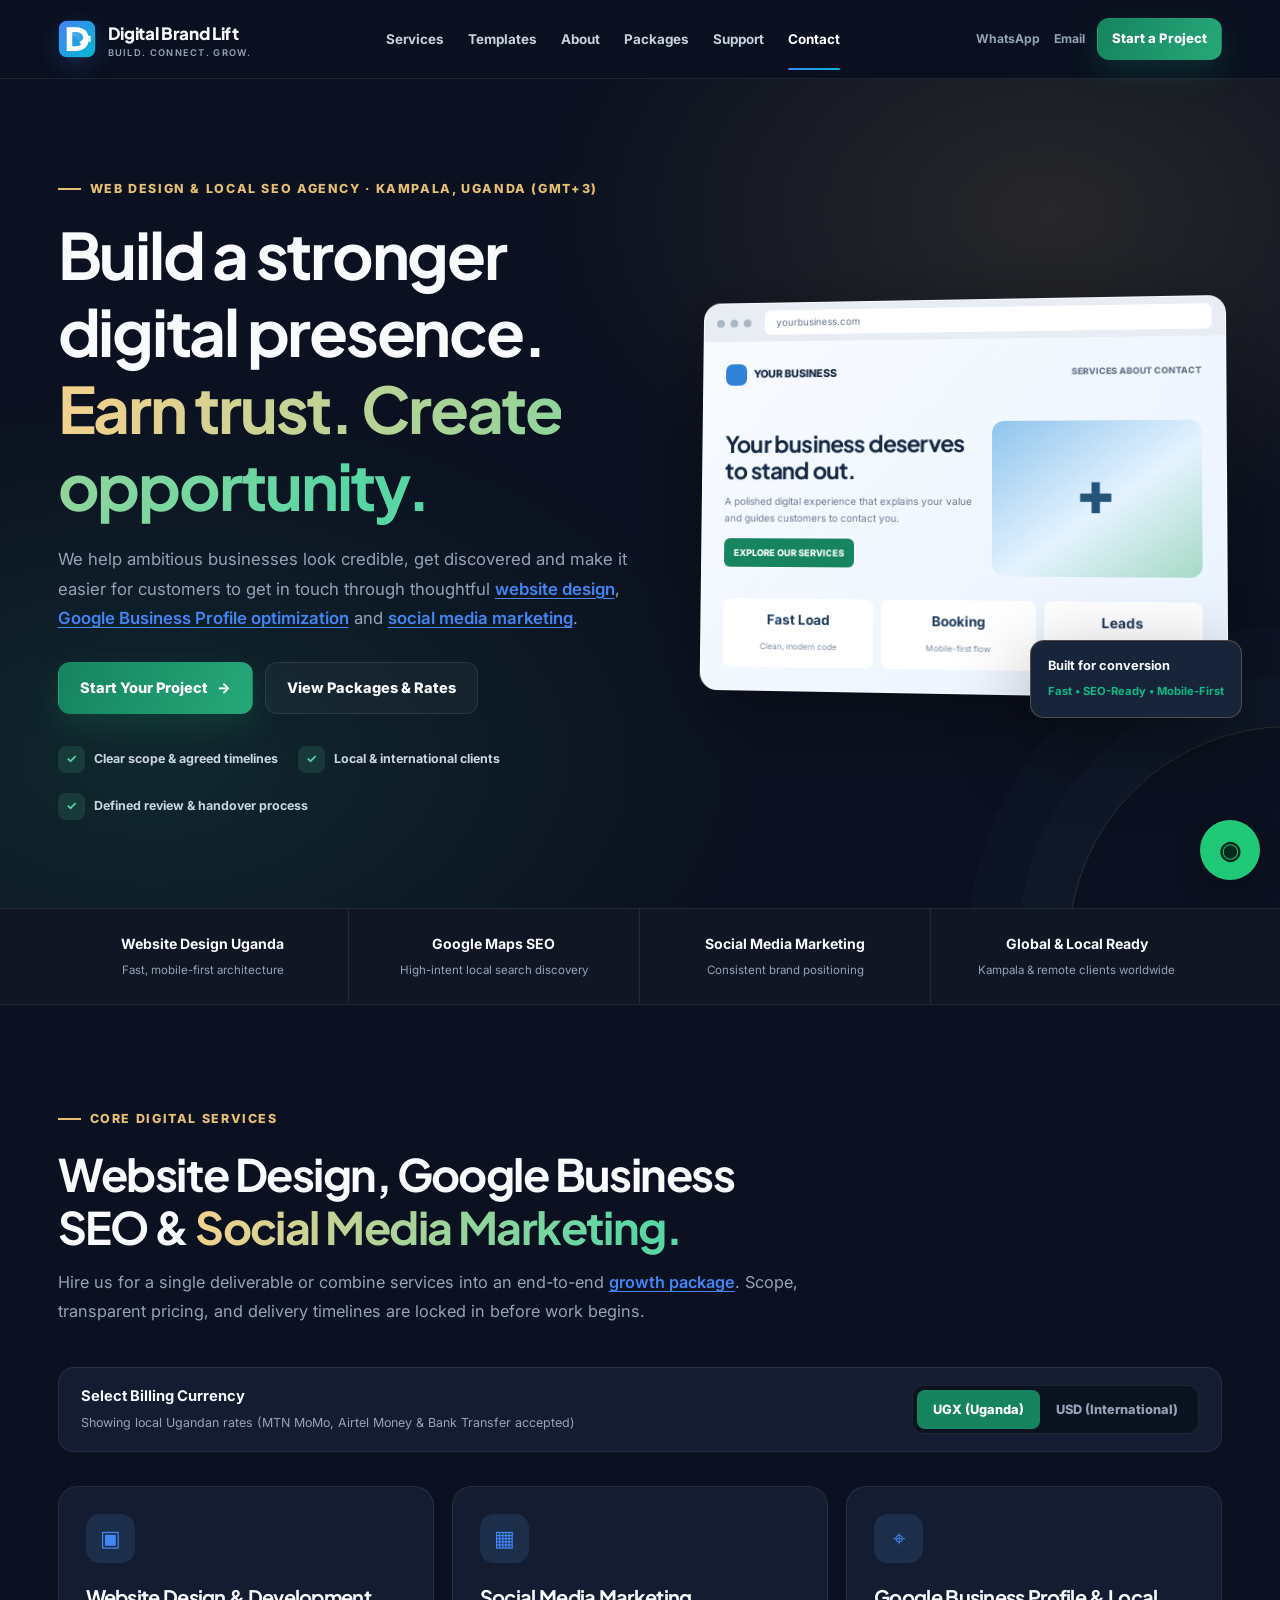
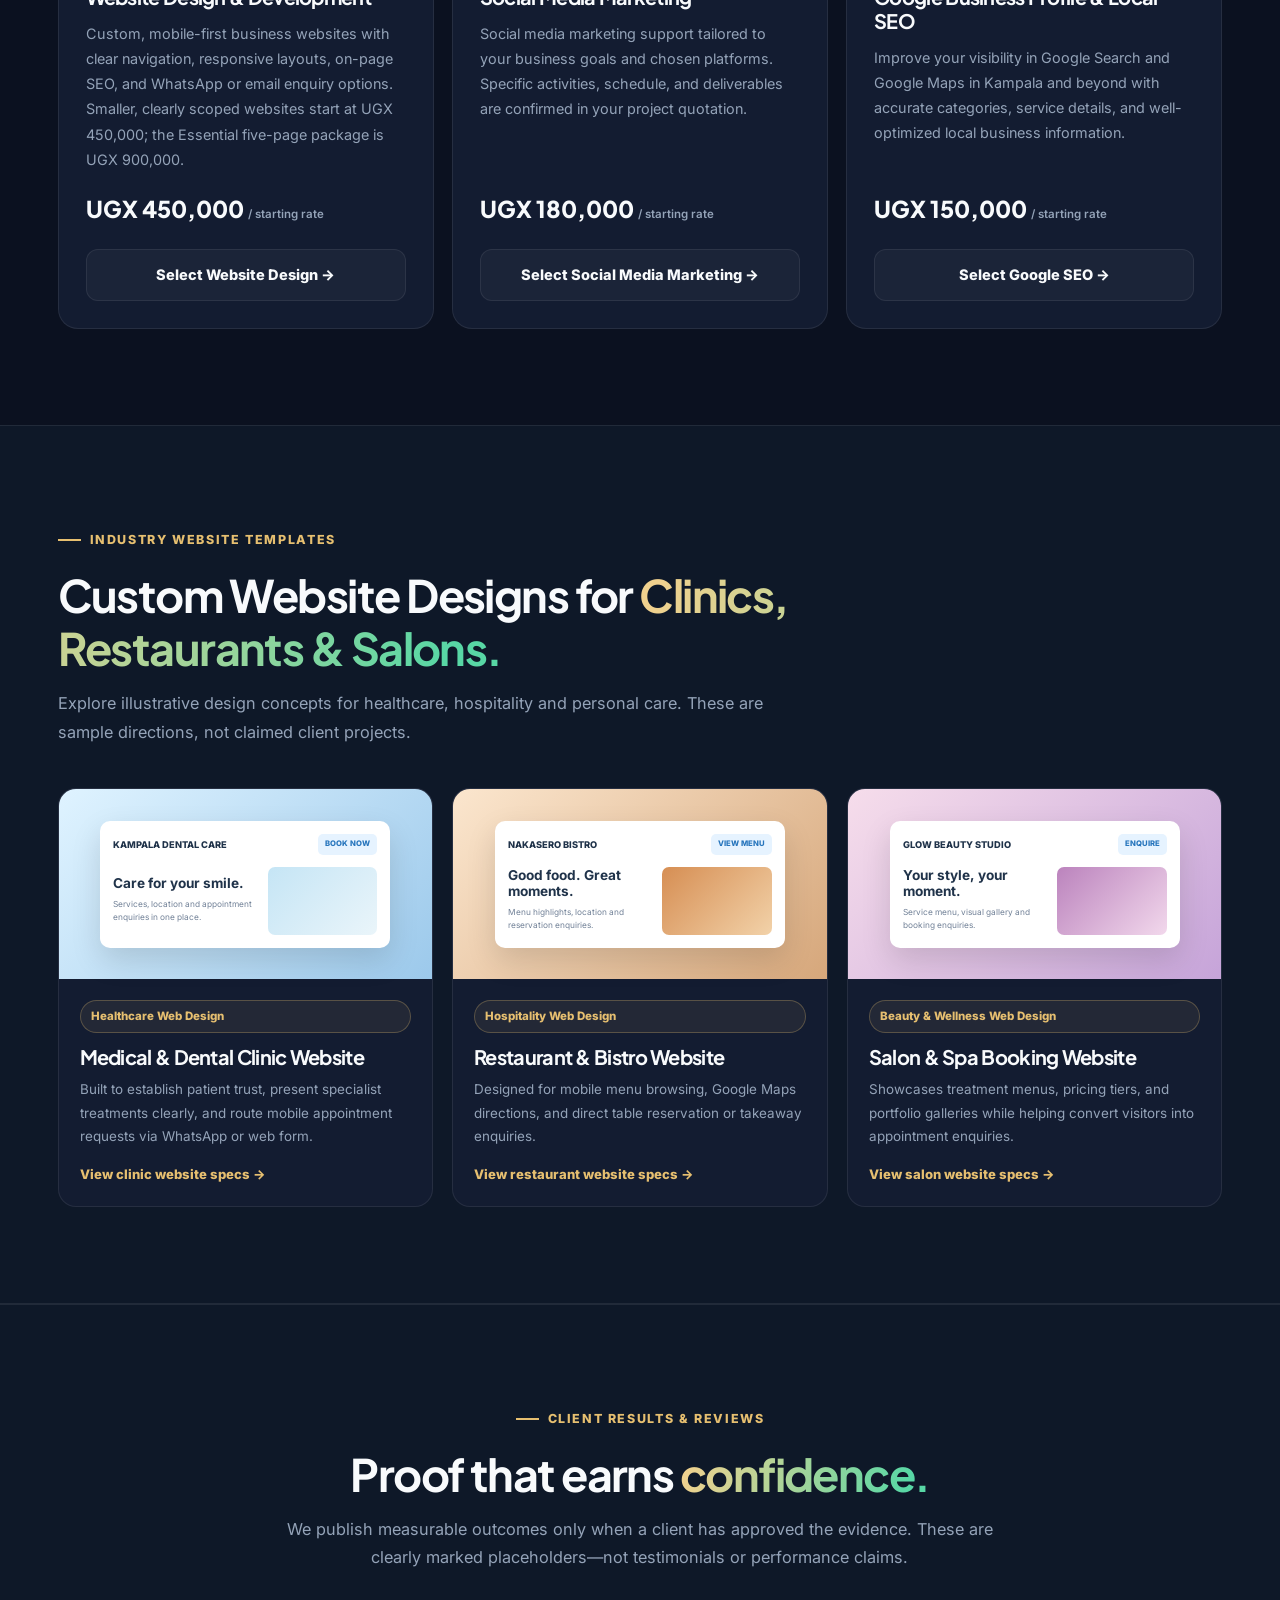
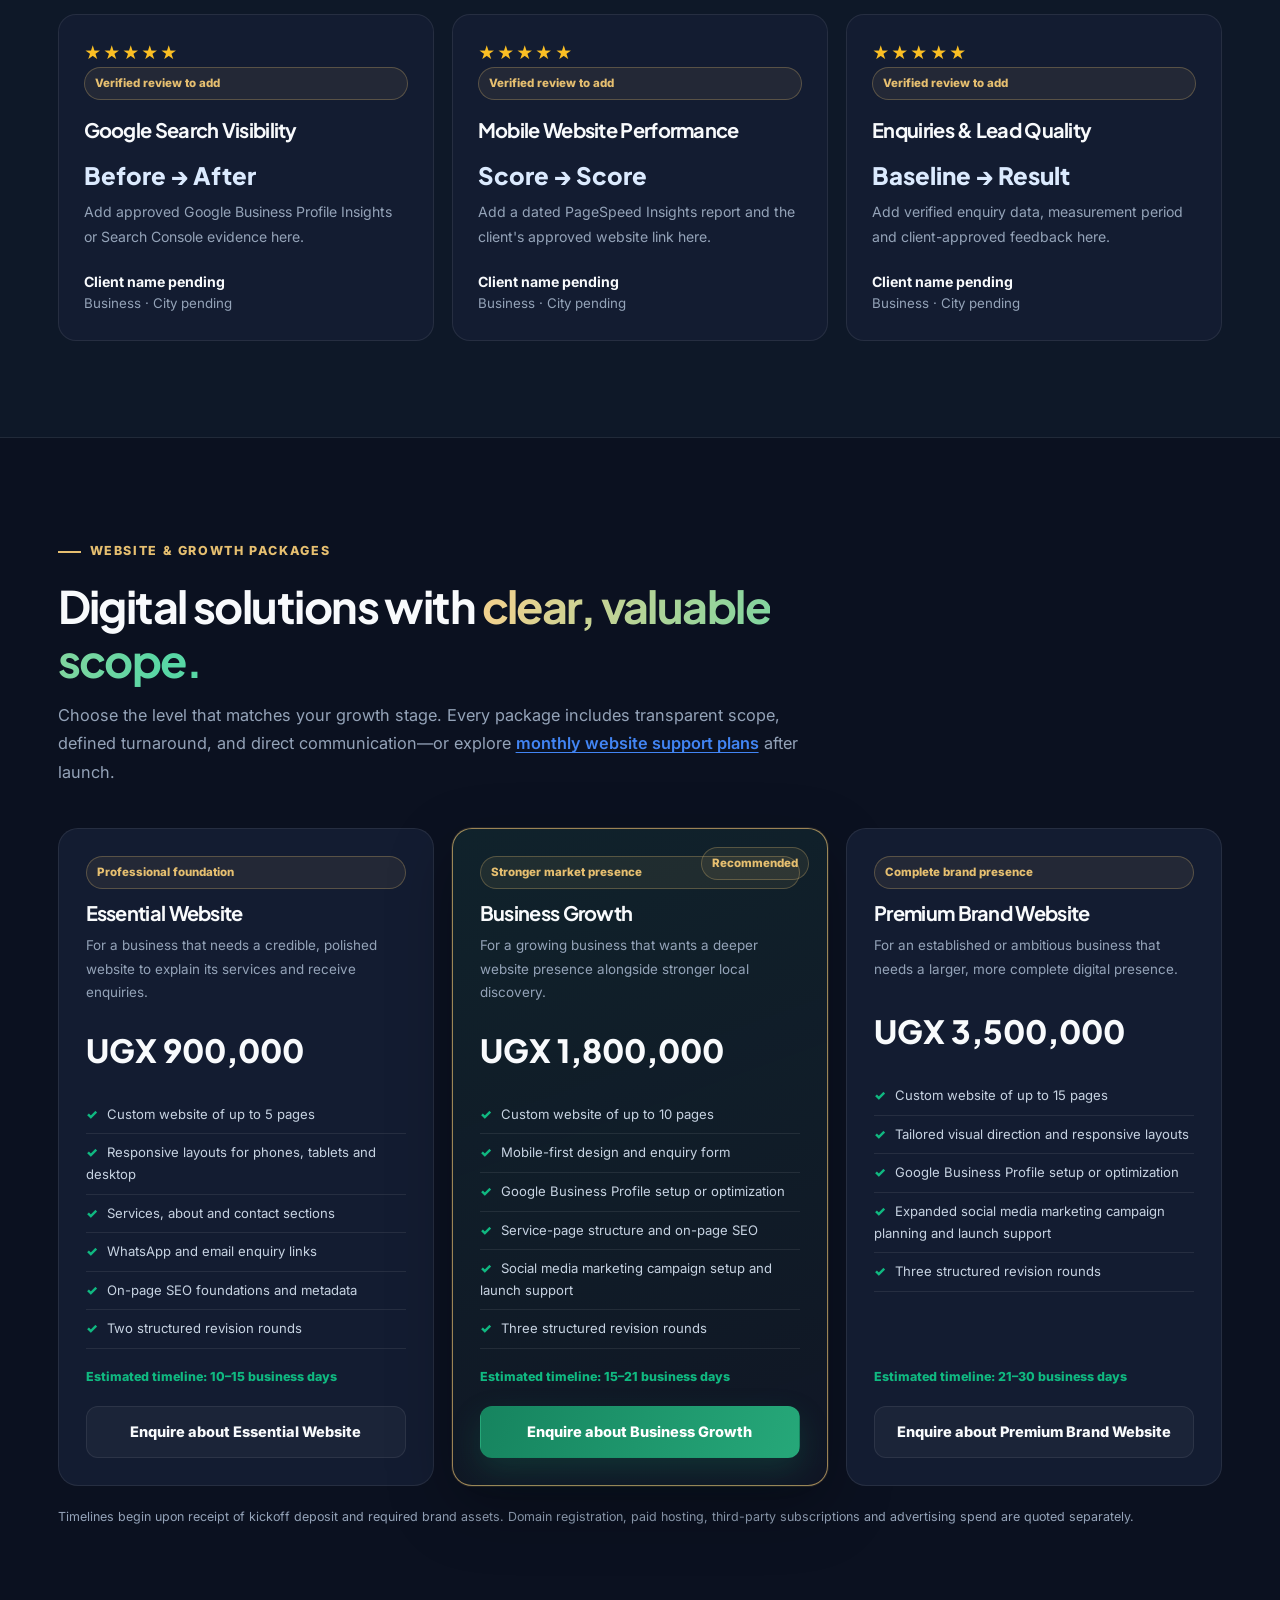
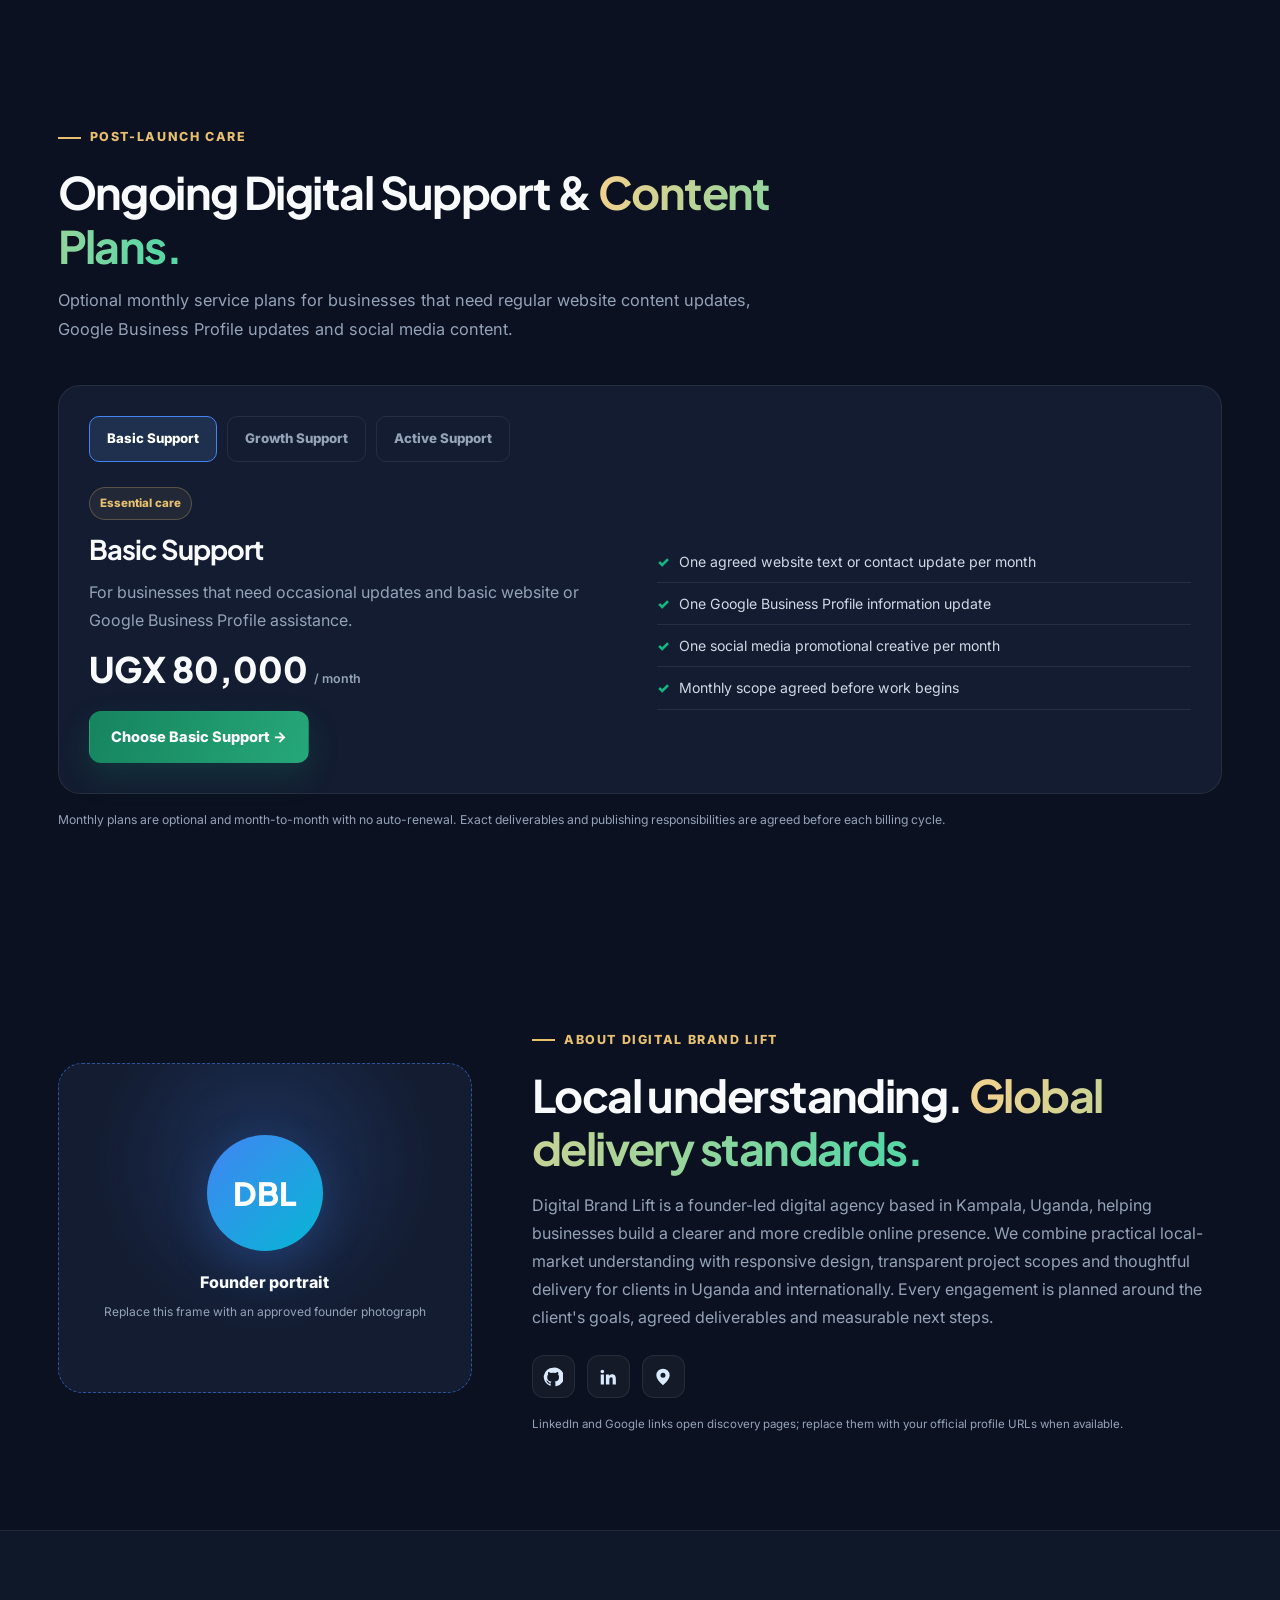
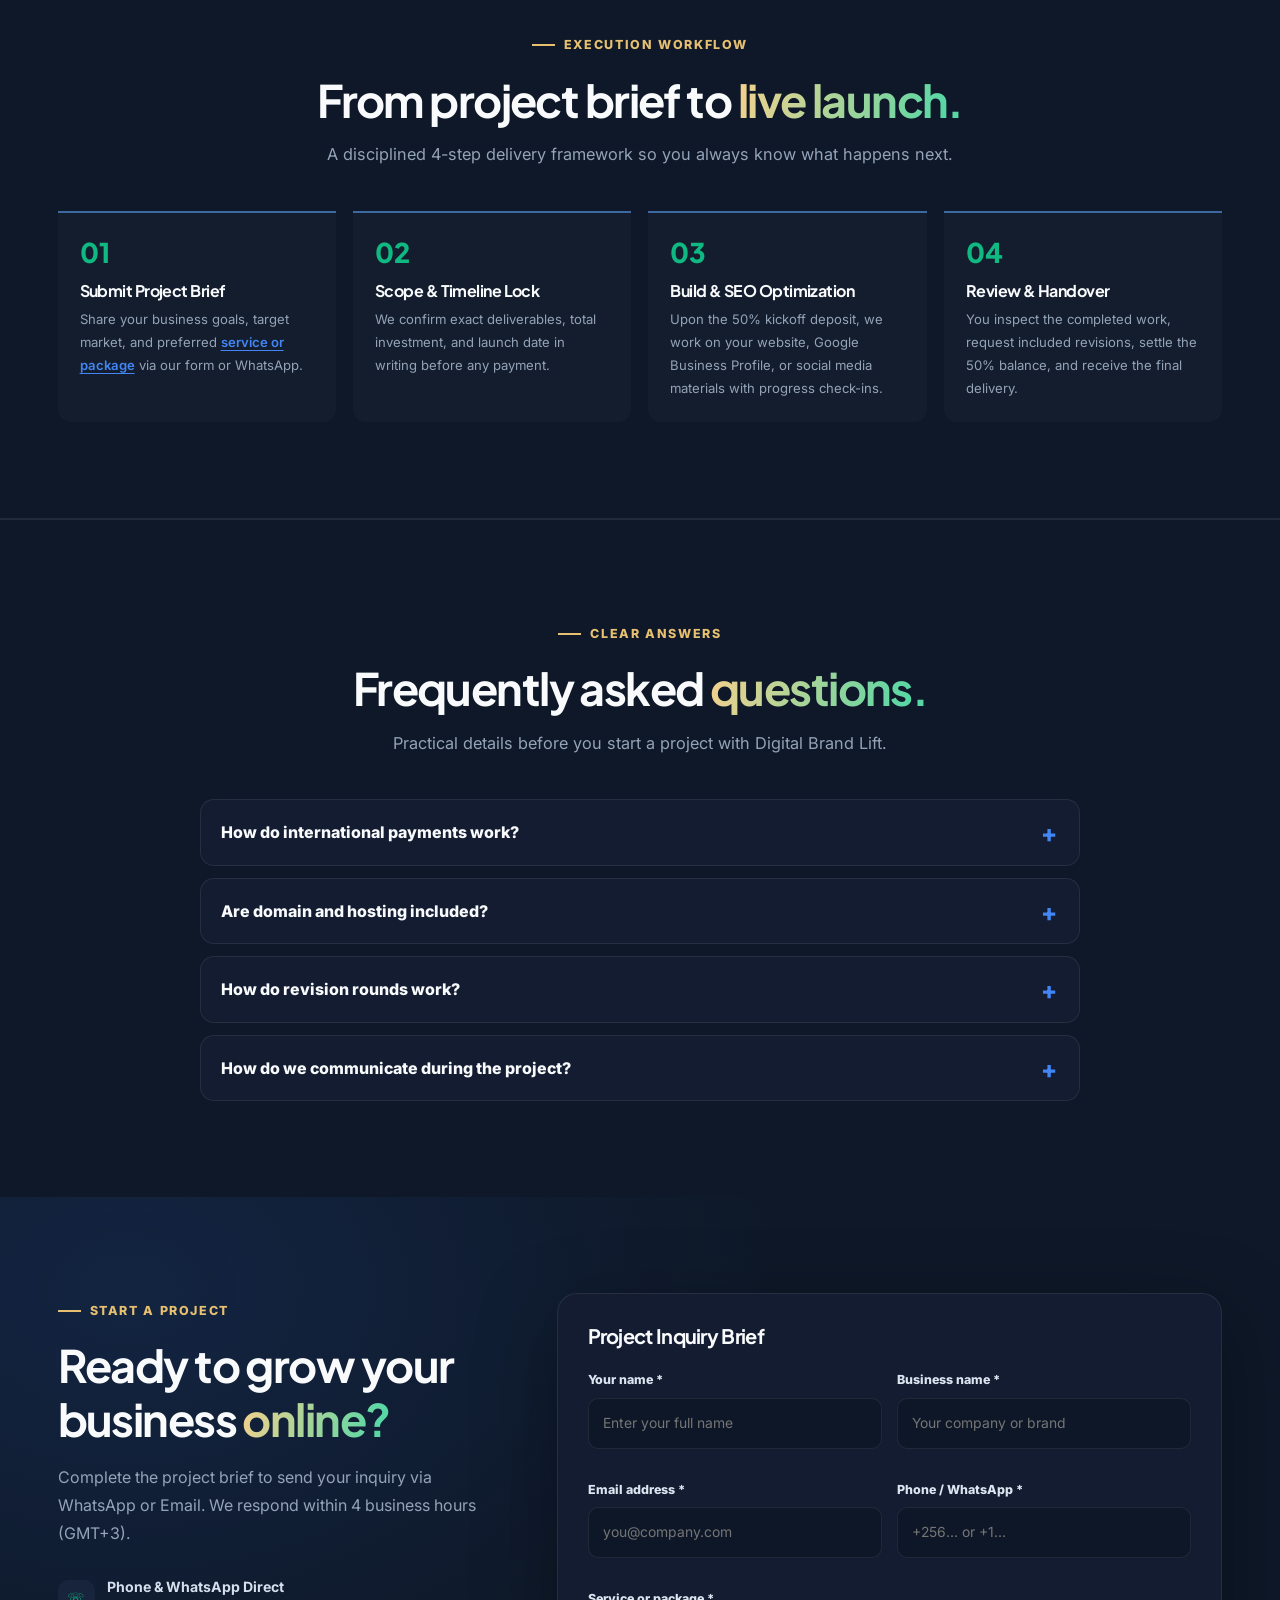
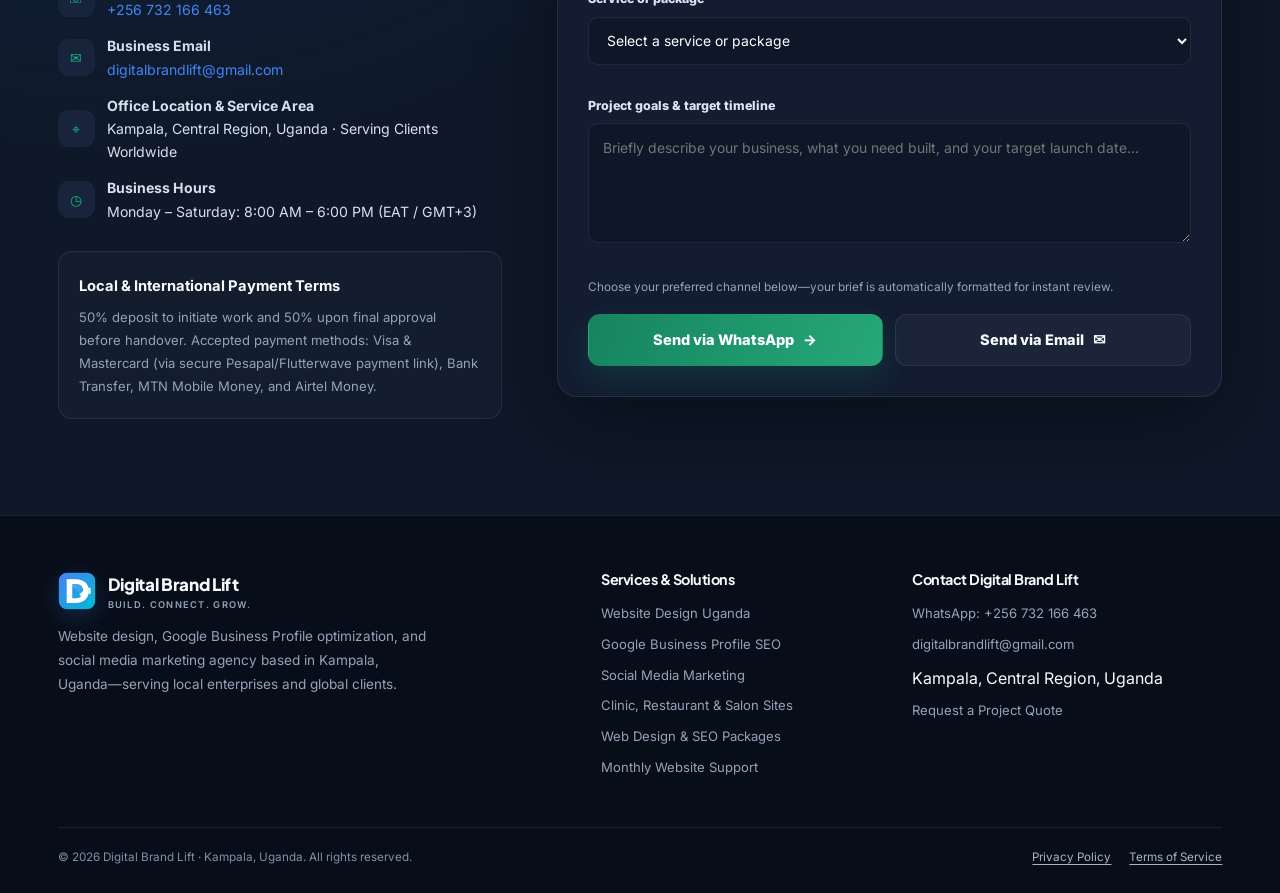
==== commit 373b4d75: "Overhaul Digital Brand Lift brand, UX, conversion and trust experience" ====
--- a/index.html
+++ b/index.html
@@ -14,9 +14,9 @@
 
   <meta charset="UTF-8">
   <meta name="viewport" content="width=device-width, initial-scale=1.0">
-  <link rel="icon" type="image/png" href="digital-brand-lift-icon.png">
-  <link rel="shortcut icon" type="image/png" href="digital-brand-lift-icon.png">
-  <link rel="apple-touch-icon" href="digital-brand-lift-icon.png">
+  <link rel="icon" type="image/svg+xml" href="data:image/svg+xml,%3Csvg%20xmlns%3D%22http%3A%2F%2Fwww.w3.org%2F2000%2Fsvg%22%20viewBox%3D%220%200%2048%2048%22%3E%3Cdefs%3E%3ClinearGradient%20id%3D%22g%22%20x1%3D%224%22%20y1%3D%224%22%20x2%3D%2244%22%20y2%3D%2244%22%3E%3Cstop%20stop-color%3D%22%234285F4%22%2F%3E%3Cstop%20offset%3D%221%22%20stop-color%3D%22%2306B6D4%22%2F%3E%3C%2FlinearGradient%3E%3C%2Fdefs%3E%3Crect%20x%3D%221%22%20y%3D%221%22%20width%3D%2246%22%20height%3D%2246%22%20rx%3D%2210%22%20fill%3D%22url(%23g)%22%2F%3E%3Cpath%20d%3D%22M11%209h11.5C33%209%2039%2015.2%2039%2024s-6%2015-16.5%2015H11V9Zm7%206v18h4.5c6.1%200%209.5-3.2%209.5-9s-3.4-9-9.5-9H18Z%22%20fill%3D%22%23fff%22%2F%3E%3Cpath%20d%3D%22m27%2028.5%207.5-7.5%204%204-7.5%207.5-4-4Z%22%20fill%3D%22%23fff%22%2F%3E%3Cpath%20d%3D%22M34.5%2021H40v5.5%22%20fill%3D%22none%22%20stroke%3D%22%23fff%22%20stroke-width%3D%222.5%22%20stroke-linecap%3D%22round%22%20stroke-linejoin%3D%22round%22%2F%3E%3C%2Fsvg%3E">
+  <link rel="shortcut icon" type="image/svg+xml" href="data:image/svg+xml,%3Csvg%20xmlns%3D%22http%3A%2F%2Fwww.w3.org%2F2000%2Fsvg%22%20viewBox%3D%220%200%2048%2048%22%3E%3Cdefs%3E%3ClinearGradient%20id%3D%22g%22%20x1%3D%224%22%20y1%3D%224%22%20x2%3D%2244%22%20y2%3D%2244%22%3E%3Cstop%20stop-color%3D%22%234285F4%22%2F%3E%3Cstop%20offset%3D%221%22%20stop-color%3D%22%2306B6D4%22%2F%3E%3C%2FlinearGradient%3E%3C%2Fdefs%3E%3Crect%20x%3D%221%22%20y%3D%221%22%20width%3D%2246%22%20height%3D%2246%22%20rx%3D%2210%22%20fill%3D%22url(%23g)%22%2F%3E%3Cpath%20d%3D%22M11%209h11.5C33%209%2039%2015.2%2039%2024s-6%2015-16.5%2015H11V9Zm7%206v18h4.5c6.1%200%209.5-3.2%209.5-9s-3.4-9-9.5-9H18Z%22%20fill%3D%22%23fff%22%2F%3E%3Cpath%20d%3D%22m27%2028.5%207.5-7.5%204%204-7.5%207.5-4-4Z%22%20fill%3D%22%23fff%22%2F%3E%3Cpath%20d%3D%22M34.5%2021H40v5.5%22%20fill%3D%22none%22%20stroke%3D%22%23fff%22%20stroke-width%3D%222.5%22%20stroke-linecap%3D%22round%22%20stroke-linejoin%3D%22round%22%2F%3E%3C%2Fsvg%3E">
+  <link rel="apple-touch-icon" href="data:image/svg+xml,%3Csvg%20xmlns%3D%22http%3A%2F%2Fwww.w3.org%2F2000%2Fsvg%22%20viewBox%3D%220%200%2048%2048%22%3E%3Cdefs%3E%3ClinearGradient%20id%3D%22g%22%20x1%3D%224%22%20y1%3D%224%22%20x2%3D%2244%22%20y2%3D%2244%22%3E%3Cstop%20stop-color%3D%22%234285F4%22%2F%3E%3Cstop%20offset%3D%221%22%20stop-color%3D%22%2306B6D4%22%2F%3E%3C%2FlinearGradient%3E%3C%2Fdefs%3E%3Crect%20x%3D%221%22%20y%3D%221%22%20width%3D%2246%22%20height%3D%2246%22%20rx%3D%2210%22%20fill%3D%22url(%23g)%22%2F%3E%3Cpath%20d%3D%22M11%209h11.5C33%209%2039%2015.2%2039%2024s-6%2015-16.5%2015H11V9Zm7%206v18h4.5c6.1%200%209.5-3.2%209.5-9s-3.4-9-9.5-9H18Z%22%20fill%3D%22%23fff%22%2F%3E%3Cpath%20d%3D%22m27%2028.5%207.5-7.5%204%204-7.5%207.5-4-4Z%22%20fill%3D%22%23fff%22%2F%3E%3Cpath%20d%3D%22M34.5%2021H40v5.5%22%20fill%3D%22none%22%20stroke%3D%22%23fff%22%20stroke-width%3D%222.5%22%20stroke-linecap%3D%22round%22%20stroke-linejoin%3D%22round%22%2F%3E%3C%2Fsvg%3E">
   <meta name="theme-color" content="#0b1220">
 
   <title>Website Design &amp; Local SEO Kampala, Uganda | Digital Brand Lift</title>
@@ -39,7 +39,7 @@
   <script type="application/ld+json">
   {
     "@context": "https://schema.org",
-    "@type": "ProfessionalService",
+    "@type": "LocalBusiness",
     "name": "Digital Brand Lift",
     "url": "https://xonearma-jpg.github.io/Digitalbrandlift/",
     "logo": "https://xonearma-jpg.github.io/Digitalbrandlift/logo.png",
@@ -986,6 +986,48 @@
     .eyebrow:before { background:#e6bf70; }
     .tag { color:#e6bf70; border-color:rgba(230,191,112,.28); background:rgba(230,191,112,.08); }
     @media(max-width:760px){.hero{padding-top:64px}.hero-grid{gap:34px}.section{padding:72px 0}}
+
+    /* Digital Brand Lift international brand and conversion refinements */
+    :root{--bg:#0B1120;--surface:#131C31;--surface2:#18243b;--text:#F8FAFC;--muted:#94A3B8;--blue:#4285F4;--blue2:#3478ed;--green:#10B981;--cyan:#06B6D4;--line:rgba(255,255,255,.08)}
+    .container{width:min(1200px,91%)}
+    .site-header{background:rgba(11,17,32,.84);backdrop-filter:blur(14px);-webkit-backdrop-filter:blur(14px)}
+    .brand{gap:12px;letter-spacing:-.02em}
+    .brand-mark{width:38px;height:38px;flex:0 0 38px;background:none;border-radius:10px;box-shadow:0 7px 22px rgba(66,133,244,.2)}
+    .header-contact{font-size:.76rem;font-weight:700;color:var(--muted);padding:7px 2px}
+    .header-contact:hover{color:#fff}
+    .service-card,.package-card,.support-card,.template-card,.proof-card,.faq-list details{background:#131C31;border:1px solid rgba(255,255,255,.08)}
+    .service-card:hover,.package-card:hover,.template-card:hover,.proof-card:hover{border-color:rgba(66,133,244,.45);box-shadow:0 12px 36px rgba(20,70,150,.12)}
+    .proof-section{background:#0e1828;border-top:1px solid var(--line);border-bottom:1px solid var(--line)}
+    .proof-cards{display:grid;grid-template-columns:repeat(3,minmax(0,1fr));gap:18px}
+    .proof-card{border-radius:18px;padding:25px;display:flex;flex-direction:column;min-height:280px}
+    .proof-card h3{margin:18px 0 8px}.proof-card p{font-size:.88rem;margin:10px 0 20px}
+    .proof-card strong{margin-top:auto;color:var(--text);font-size:.88rem}.proof-card small{color:var(--muted)}
+    .review-stars{color:#fbbf24;letter-spacing:.13em;font-size:1.05rem}
+    .proof-metric{font:800 1.5rem "Plus Jakarta Sans";color:#dbeafe;margin-top:10px}
+    .about-grid{display:grid;grid-template-columns:.75fr 1.25fr;gap:60px;align-items:center}
+    .founder-frame{min-height:330px;border:1px dashed rgba(66,133,244,.55);border-radius:24px;background:radial-gradient(circle at 50% 30%,rgba(66,133,244,.2),transparent 55%),#131c31;display:flex;flex-direction:column;align-items:center;justify-content:center;text-align:center;padding:25px;color:var(--muted)}
+    .founder-monogram{width:116px;height:116px;border-radius:50%;display:grid;place-items:center;background:linear-gradient(135deg,#4285F4,#06B6D4);color:white;font:800 2rem "Plus Jakarta Sans";box-shadow:0 14px 45px rgba(66,133,244,.24);margin-bottom:18px}
+    .founder-frame span{color:var(--text);font-weight:800}.founder-frame small{font-size:.75rem;margin-top:6px}
+    .about-copy p{margin-top:16px}.social-links{display:flex;gap:12px;margin-top:24px}
+    .social-links a{width:43px;height:43px;border:1px solid var(--line);border-radius:12px;display:grid;place-items:center;color:#dbeafe;background:rgba(255,255,255,.04);transition:.2s}
+    .social-links a:hover{border-color:var(--blue);color:#fff;transform:translateY(-3px)}.social-links svg{width:20px;height:20px}
+    .profile-note{font-size:.72rem;margin-top:12px}
+    .faq-section{background:#0e1828;border-top:1px solid var(--line)}
+    .faq-list{max-width:880px;margin:auto;display:grid;gap:12px}
+    .faq-list details{border-radius:14px;padding:0 20px;transition:border-color .2s}
+    .faq-list details[open]{border-color:rgba(66,133,244,.45)}
+    .faq-list summary{list-style:none;cursor:pointer;padding:19px 35px 19px 0;color:var(--text);font-weight:800;position:relative}
+    .faq-list summary::-webkit-details-marker{display:none}.faq-list summary:after{content:"+";position:absolute;right:2px;top:14px;color:var(--blue);font-size:1.5rem}
+    .faq-list details[open] summary:after{content:"−"}.faq-list details p{padding:0 0 19px;max-width:780px}
+    .enquiry-form{transition:border-color .25s,box-shadow .25s}.enquiry-form.form-highlight{border-color:var(--blue);box-shadow:0 0 0 4px rgba(66,133,244,.13),0 15px 45px rgba(66,133,244,.12)}
+    .legal-links{display:flex;gap:18px}.legal-links a{color:#a8b5c8;text-decoration:underline;text-underline-offset:3px}.legal-links a:hover{color:#fff}
+    .legal-content{margin-top:16px}.legal-content h4{margin:20px 0 7px}.legal-content p{font-size:.9rem;margin:8px 0}
+    .legal-content ul{padding-left:20px;color:var(--muted);font-size:.88rem}
+    .support-content{transition:opacity .18s ease}.support-tab{transition:background .2s,border-color .2s,color .2s}
+    .nav-links a[aria-current="location"]{color:#fff;position:relative}.nav-links a[aria-current="location"]:after{content:"";position:absolute;left:0;right:0;bottom:-9px;height:2px;background:linear-gradient(90deg,#4285F4,#06B6D4);border-radius:2px}
+    @media(max-width:980px){.header-contact{display:none}.about-grid{gap:35px}}
+    @media(max-width:760px){.proof-cards{grid-template-columns:1fr}.about-grid{grid-template-columns:1fr}.founder-frame{min-height:250px}.legal-links{flex-wrap:wrap}.nav-links{background:#131c31}.nav-links a{padding:12px 16px}.nav-actions{gap:7px}}
+
   </style>
 
   <!-- Google Tag Manager -->
@@ -1007,20 +1049,20 @@
 
   <header class="site-header">
     <div class="container nav">
-      <a class="brand" href="#home" aria-label="Digital Brand Lift home">
-        <img class="brand-mark" src="logo.png" alt="Digital Brand Lift logo" width="44" height="44">
-        <span>Digital Brand Lift<small>Build. Connect. Grow.</small></span>
-      </a>
+      <a class="brand" href="#home" aria-label="Digital Brand Lift home"><svg class="brand-mark" viewBox="0 0 48 48" width="38" height="38" role="img" aria-label="Digital Brand Lift emblem" xmlns="http://www.w3.org/2000/svg"><defs><linearGradient id="dblBrandGradient" x1="4" y1="4" x2="44" y2="44" gradientUnits="userSpaceOnUse"><stop stop-color="#4285F4"/><stop offset="1" stop-color="#06B6D4"/></linearGradient><linearGradient id="dblBrandGlass" x1="8" y1="5" x2="36" y2="24" gradientUnits="userSpaceOnUse"><stop stop-color="#fff" stop-opacity=".34"/><stop offset="1" stop-color="#fff" stop-opacity="0"/></linearGradient></defs><rect x="1" y="1" width="46" height="46" rx="10" fill="url(#dblBrandGradient)"/><path d="M11 9h11.5C33 9 39 15.2 39 24s-6 15-16.5 15H11V9Zm7 6v18h4.5c6.1 0 9.5-3.2 9.5-9s-3.4-9-9.5-9H18Z" fill="#fff"/><path d="M27 28.5 34.5 21l4 4-7.5 7.5-4-4Z" fill="#fff" opacity=".95"/><path d="M34.5 21H40v5.5" fill="none" stroke="#fff" stroke-width="2.5" stroke-linecap="round" stroke-linejoin="round"/><path d="M11 9h11.5C33 9 39 15.2 39 24c0 4.2-1.4 7.7-4 10.3L11 12V9Z" fill="url(#dblBrandGlass)"/></svg><span>Digital Brand Lift<small>Build. Connect. Grow.</small></span></a>
 
       <nav class="nav-links" id="navLinks" aria-label="Main navigation">
         <a href="#services">Services</a>
         <a href="#templates">Templates</a>
+        <a href="#about">About</a>
         <a href="#packages">Packages</a>
         <a href="#support">Support</a>
         <a href="#contact">Contact</a>
       </nav>
 
       <div class="nav-actions">
+        <a class="header-contact" href="https://wa.me/256732166463" target="_blank" rel="noopener">WhatsApp</a>
+        <a class="header-contact" href="mailto:digitalbrandlift@gmail.com">Email</a>
         <a class="btn btn-primary btn-small" href="#contact">Start a Project</a>
         <button class="menu-toggle"
                 id="menuToggle"
@@ -1206,6 +1248,22 @@
               <button class="text-link preview-btn" data-template="salon">View salon website specs →</button>
             </div>
           </article>
+        </div>
+      </div>
+    </section>
+
+    <!-- Client results and review proof slots: replace with verified client evidence before publishing -->
+    <section class="section proof-section" id="results">
+      <div class="container">
+        <div class="section-head center">
+          <span class="eyebrow">Client Results &amp; Reviews</span>
+          <h2>Proof that earns <span class="gradient-text">confidence.</span></h2>
+          <p>We publish measurable outcomes only when a client has approved the evidence. These are clearly marked placeholders—not testimonials or performance claims.</p>
+        </div>
+        <div class="proof-cards">
+          <article class="proof-card"><span class="review-stars" aria-label="Rating placeholder">★★★★★</span><span class="tag">Verified review to add</span><h3>Google Search Visibility</h3><div class="proof-metric">Before → After</div><p>Add approved Google Business Profile Insights or Search Console evidence here.</p><strong>Client name pending</strong><small>Business · City pending</small></article>
+          <article class="proof-card"><span class="review-stars" aria-label="Rating placeholder">★★★★★</span><span class="tag">Verified review to add</span><h3>Mobile Website Performance</h3><div class="proof-metric">Score → Score</div><p>Add a dated PageSpeed Insights report and the client's approved website link here.</p><strong>Client name pending</strong><small>Business · City pending</small></article>
+          <article class="proof-card"><span class="review-stars" aria-label="Rating placeholder">★★★★★</span><span class="tag">Verified review to add</span><h3>Enquiries &amp; Lead Quality</h3><div class="proof-metric">Baseline → Result</div><p>Add verified enquiry data, measurement period and client-approved feedback here.</p><strong>Client name pending</strong><small>Business · City pending</small></article>
         </div>
       </div>
     </section>
@@ -1263,8 +1321,7 @@
               <li>Tailored visual direction and responsive layouts</li>
               <li>Google Business Profile setup or optimization</li>
               <li>Expanded social media marketing campaign planning and launch support</li>
-              <li>Social media marketing planning for launch</li>
-              <li>Three structured revision rounds</li>
+                            <li>Three structured revision rounds</li>
             </ul>
             <div class="delivery">Estimated timeline: 21–30 business days</div>
             <button class="btn btn-outline choose-item" data-choice-key="pkg-lift">Enquire about Premium Brand Website</button>
@@ -1309,6 +1366,28 @@
       </div>
     </section>
 
+    <!-- About / Founder -->
+    <section class="section about-section" id="about">
+      <div class="container about-grid">
+        <div class="founder-frame" aria-label="Founder portrait placeholder">
+          <div class="founder-monogram">DBL</div>
+          <span>Founder portrait</span>
+          <small>Replace this frame with an approved founder photograph</small>
+        </div>
+        <div class="about-copy">
+          <span class="eyebrow">About Digital Brand Lift</span>
+          <h2>Local understanding. <span class="gradient-text">Global delivery standards.</span></h2>
+          <p>Digital Brand Lift is a founder-led digital agency based in Kampala, Uganda, helping businesses build a clearer and more credible online presence. We combine practical local-market understanding with responsive design, transparent project scopes and thoughtful delivery for clients in Uganda and internationally. Every engagement is planned around the client's goals, agreed deliverables and measurable next steps.</p>
+          <div class="social-links" aria-label="Digital Brand Lift social profiles">
+            <a href="https://github.com/xonearma-jpg" target="_blank" rel="noopener" aria-label="GitHub profile" title="GitHub"><svg viewBox="0 0 24 24" aria-hidden="true"><path fill="currentColor" d="M12 .9a11.1 11.1 0 0 0-3.51 21.63c.56.1.76-.24.76-.54v-2.08c-3.1.67-3.76-1.31-3.76-1.31-.5-1.28-1.24-1.62-1.24-1.62-1.01-.69.08-.68.08-.68 1.12.08 1.71 1.15 1.71 1.15 1 .1.78 2.04 3.43 1.56.1-.72.39-1.21.7-1.49-2.48-.28-5.09-1.24-5.09-5.52 0-1.22.44-2.22 1.15-3-.12-.28-.5-1.42.11-2.96 0 0 .94-.3 3.05 1.14a10.6 10.6 0 0 1 5.55 0c2.11-1.44 3.05-1.14 3.05-1.14.61 1.54.23 2.68.11 2.96.72.78 1.15 1.78 1.15 3 0 4.29-2.61 5.24-5.1 5.51.4.35.75 1.03.75 2.08v3.09c0 .3.2.65.77.54A11.1 11.1 0 0 0 12 .9Z"/></svg></a>
+            <a href="https://www.linkedin.com/search/results/companies/?keywords=Digital%20Brand%20Lift" target="_blank" rel="noopener" aria-label="Find Digital Brand Lift on LinkedIn" title="Find on LinkedIn"><svg viewBox="0 0 24 24" aria-hidden="true"><path fill="currentColor" d="M5.2 3.2a2.2 2.2 0 1 1 0 4.4 2.2 2.2 0 0 1 0-4.4ZM3.3 9h3.8v12H3.3V9Zm6.2 0h3.6v1.64h.05A3.95 3.95 0 0 1 16.7 8.7c4 0 4.7 2.63 4.7 6.05V21h-3.8v-5.54c0-1.32-.02-3.02-1.84-3.02-1.85 0-2.13 1.44-2.13 2.92V21H9.5V9Z"/></svg></a>
+            <a href="https://www.google.com/maps/search/?api=1&amp;query=Digital+Brand+Lift+Kampala+Uganda" target="_blank" rel="noopener" aria-label="Find Digital Brand Lift on Google Maps" title="Google Business Profile search"><svg viewBox="0 0 24 24" aria-hidden="true"><path fill="currentColor" d="M12 2a8 8 0 0 0-8 8c0 5.7 8 12 8 12s8-6.3 8-12a8 8 0 0 0-8-8Zm0 11a3 3 0 1 1 0-6 3 3 0 0 1 0 6Z"/></svg></a>
+          </div>
+          <p class="profile-note">LinkedIn and Google links open discovery pages; replace them with your official profile URLs when available.</p>
+        </div>
+      </div>
+    </section>
+
     <!-- Process -->
     <section class="section templates-section" id="process">
       <div class="container">
@@ -1326,6 +1405,19 @@
       </div>
     </section>
 
+    <!-- Frequently asked questions -->
+    <section class="section faq-section" id="faq">
+      <div class="container">
+        <div class="section-head center"><span class="eyebrow">Clear Answers</span><h2>Frequently asked <span class="gradient-text">questions.</span></h2><p>Practical details before you start a project with Digital Brand Lift.</p></div>
+        <div class="faq-list">
+          <details><summary>How do international payments work?</summary><p>International clients can pay by Visa or Mastercard through a secure Pesapal or Flutterwave payment link, subject to provider availability and the agreed quotation. Bank transfer and other available methods are confirmed before work begins.</p></details>
+          <details><summary>Are domain and hosting included?</summary><p>Domain registration, paid hosting, third-party subscriptions and advertising spend are not included unless they are explicitly listed in your written quotation. We can help configure free GitHub Pages hosting where it suits the project.</p></details>
+          <details><summary>How do revision rounds work?</summary><p>Revision rounds depend on the selected package. We agree the scope and included rounds in writing before the project starts. A revision refines the approved direction; new features or a major change of direction may require a separate quote.</p></details>
+          <details><summary>How do we communicate during the project?</summary><p>We use WhatsApp and email for briefs, approvals and progress updates. International clients can communicate by email and schedule check-ins across agreed time zones.</p></details>
+        </div>
+      </div>
+    </section>
+
     <!-- Contact Details & Project Brief -->
     <section class="section enquiry-section" id="contact">
       <div class="container enquiry-grid">
@@ -1343,7 +1435,7 @@
 
           <div style="margin-top:28px;padding:20px;border:1px solid var(--line);border-radius:14px;background:rgba(255,255,255,.025)">
             <strong style="font-size:.92rem;color:var(--text)">Local &amp; International Payment Terms</strong>
-            <p style="font-size:.82rem;margin-top:8px">50% deposit to initiate work and 50% upon final approval before handover. Accepted payment methods: <strong>MTN Mobile Money, Airtel Money, and bank transfer.</strong> International payment arrangements are confirmed in your project quotation.</p>
+            <p style="font-size:.82rem;margin-top:8px">50% deposit to initiate work and 50% upon final approval before handover. Accepted payment methods: Visa &amp; Mastercard (via secure Pesapal/Flutterwave payment link), Bank Transfer, MTN Mobile Money, and Airtel Money.</p>
           </div>
         </div>
 
@@ -1410,10 +1502,7 @@
     <div class="container">
       <div class="footer-grid">
         <div class="footer-about">
-          <a class="brand" href="#home">
-            <img class="brand-mark" src="logo.png" alt="Digital Brand Lift logo" width="44" height="44">
-            <span>Digital Brand Lift<small>Build. Connect. Grow.</small></span>
-          </a>
+          <a class="brand" href="#home" aria-label="Digital Brand Lift home"><svg class="brand-mark" viewBox="0 0 48 48" width="38" height="38" role="img" aria-label="Digital Brand Lift emblem" xmlns="http://www.w3.org/2000/svg"><defs><linearGradient id="dblBrandGradient" x1="4" y1="4" x2="44" y2="44" gradientUnits="userSpaceOnUse"><stop stop-color="#4285F4"/><stop offset="1" stop-color="#06B6D4"/></linearGradient><linearGradient id="dblBrandGlass" x1="8" y1="5" x2="36" y2="24" gradientUnits="userSpaceOnUse"><stop stop-color="#fff" stop-opacity=".34"/><stop offset="1" stop-color="#fff" stop-opacity="0"/></linearGradient></defs><rect x="1" y="1" width="46" height="46" rx="10" fill="url(#dblBrandGradient)"/><path d="M11 9h11.5C33 9 39 15.2 39 24s-6 15-16.5 15H11V9Zm7 6v18h4.5c6.1 0 9.5-3.2 9.5-9s-3.4-9-9.5-9H18Z" fill="#fff"/><path d="M27 28.5 34.5 21l4 4-7.5 7.5-4-4Z" fill="#fff" opacity=".95"/><path d="M34.5 21H40v5.5" fill="none" stroke="#fff" stroke-width="2.5" stroke-linecap="round" stroke-linejoin="round"/><path d="M11 9h11.5C33 9 39 15.2 39 24c0 4.2-1.4 7.7-4 10.3L11 12V9Z" fill="url(#dblBrandGlass)"/></svg><span>Digital Brand Lift<small>Build. Connect. Grow.</small></span></a>
           <p>Website design, Google Business Profile optimization, and social media marketing agency based in Kampala, Uganda—serving local enterprises and global clients.</p>
         </div>
         <div class="footer-col">
@@ -1435,12 +1524,22 @@
       </div>
       <div class="footer-bottom">
         <span>© <span id="currentYear"></span> Digital Brand Lift · Kampala, Uganda. All rights reserved.</span>
-        <span>Website Design · Google Business SEO · Social Media Marketing</span>
+        <span class="legal-links"><a href="#privacy" data-legal="privacy">Privacy Policy</a><a href="#terms" data-legal="terms">Terms of Service</a></span>
       </div>
     </div>
   </footer>
 
   <a class="whatsapp-float" href="https://wa.me/256732166463" target="_blank" rel="noopener" aria-label="Chat with Digital Brand Lift on WhatsApp">◉</a>
+
+  <!-- On-page legal modals -->
+  <div class="modal legal-modal" id="legalModal" role="dialog" aria-modal="true" aria-labelledby="legalTitle" aria-hidden="true">
+    <div class="modal-box">
+      <button class="modal-close" id="legalClose" type="button" aria-label="Close legal information">×</button>
+      <span class="eyebrow">Digital Brand Lift</span>
+      <h3 id="legalTitle">Privacy Policy</h3>
+      <div id="legalContent" class="legal-content"></div>
+    </div>
+  </div>
 
   <!-- Industry architecture preview modal -->
   <div class="modal" id="templateModal" role="dialog" aria-modal="true" aria-labelledby="modalTitle">
@@ -1716,12 +1815,7 @@
       if (event.target === modal) closeTemplateModal();
     });
 
-    document.addEventListener("keydown", event => {
-      if (event.key === "Escape") {
-        closeTemplateModal();
-        closeMenu();
-      }
-    });
+
 
     document.getElementById("modalEnquire").addEventListener("click", () => {
       closeTemplateModal();
@@ -1787,6 +1881,92 @@
       window.location.href = mailtoURL;
     });
 
+
+    // CTA prefill: select the exact service and visually focus the project brief.
+    const enquiryForm = document.getElementById("enquiryForm");
+    function selectEnquiry(choiceKey) {
+      if (choiceKey && Array.from(choiceSelect.options).some(option => option.value === choiceKey)) {
+        choiceSelect.value = choiceKey;
+      }
+      closeMenu();
+      document.getElementById("contact").scrollIntoView({ behavior: "smooth", block: "start" });
+      enquiryForm.classList.remove("form-highlight");
+      void enquiryForm.offsetWidth;
+      enquiryForm.classList.add("form-highlight");
+      window.setTimeout(() => {
+        document.getElementById("customerName").focus({ preventScroll: true });
+      }, 650);
+      window.setTimeout(() => enquiryForm.classList.remove("form-highlight"), 2200);
+    }
+
+    // Legal content stays on this page; it is general information, not legal advice.
+    const legalModal = document.getElementById("legalModal");
+    const legalTitle = document.getElementById("legalTitle");
+    const legalContent = document.getElementById("legalContent");
+    const legalCopy = {
+      privacy: {
+        title: "Privacy Policy",
+        html: '<p>Digital Brand Lift uses the information you submit through the project inquiry form only to review, respond to and manage your business inquiry.</p><h4>Information you provide</h4><p>This may include your name, business name, email address, phone number, selected service and project details. When you contact us through WhatsApp or email, those services process your message under their own policies.</p><h4>How information is used</h4><p>We use inquiry details to communicate with you, prepare quotations, deliver agreed services and maintain necessary business records. We do not sell your personal information.</p><h4>Third-party services</h4><p>Website hosting, analytics, email, WhatsApp and payment providers may process technical or contact information when you use their services. Their own privacy terms apply.</p><h4>Your choices</h4><p>You may contact digitalbrandlift@gmail.com to ask about information you have submitted or request correction or deletion where legally appropriate.</p><h4>Updates</h4><p>This notice may be updated as our services and legal obligations change. Last reviewed: November 2026.</p>'
+      },
+      terms: {
+        title: "Terms of Service",
+        html: '<p>Every project begins with a written quotation or project brief confirming the scope, price, timeline, deliverables and revision allowance.</p><h4>Payments</h4><p>Unless a written quotation states otherwise, 50% is due to initiate work and the remaining 50% is due after final approval and before handover. Third-party costs are separate unless expressly included.</p><h4>Revisions and scope</h4><p>Included revision rounds are defined by the selected package. New features, additional pages or changes outside the agreed scope may require a revised quotation.</p><h4>Client responsibilities</h4><p>Clients are responsible for providing accurate business information, approved brand assets, access permissions and timely feedback. Delays in receiving these items may affect delivery dates.</p><h4>Third-party platforms</h4><p>Search engines, social networks, hosting providers and payment services are independently operated. Digital Brand Lift cannot guarantee their rankings, uptime, approval decisions or availability.</p><h4>Acceptance</h4><p>Starting a project confirms acceptance of the scope and terms provided in the relevant written quotation. These general terms do not replace any signed project agreement.</p><h4>Contact</h4><p>Questions: digitalbrandlift@gmail.com · WhatsApp +256 732 166 463.</p>'
+      }
+    };
+    function closeLegalModal() {
+      legalModal.classList.remove("open");
+      legalModal.setAttribute("aria-hidden", "true");
+      document.body.classList.remove("modal-open");
+    }
+    document.querySelectorAll("[data-legal]").forEach(link => {
+      link.addEventListener("click", event => {
+        event.preventDefault();
+        const item = legalCopy[link.dataset.legal];
+        if (!item) return;
+        legalTitle.textContent = item.title;
+        legalContent.innerHTML = item.html;
+        legalModal.classList.add("open");
+        legalModal.setAttribute("aria-hidden", "false");
+        document.body.classList.add("modal-open");
+        document.getElementById("legalClose").focus();
+      });
+    });
+    document.getElementById("legalClose").addEventListener("click", closeLegalModal);
+    legalModal.addEventListener("click", event => {
+      if (event.target === legalModal) closeLegalModal();
+    });
+
+    // Keyboard escape closes either modal; restore focus to the invoking control.
+    let lastModalTrigger = null;
+    document.querySelectorAll(".preview-btn,[data-legal]").forEach(el => {
+      el.addEventListener("click", () => { lastModalTrigger = el; });
+    });
+    const previousEscapeHandler = null;
+    document.addEventListener("keydown", event => {
+      if (event.key === "Escape") {
+        closeTemplateModal();
+        closeLegalModal();
+        closeMenu();
+        if (lastModalTrigger && document.contains(lastModalTrigger)) lastModalTrigger.focus();
+      }
+    });
+
+    // Accessible scroll spy for the main page sections.
+    if ("IntersectionObserver" in window) {
+      const sectionLinks = Array.from(document.querySelectorAll('.nav-links a[href^="#"]'));
+      const observedSections = sectionLinks.map(link => document.querySelector(link.getAttribute("href"))).filter(Boolean);
+      const spy = new IntersectionObserver(entries => {
+        entries.forEach(entry => {
+          if (!entry.isIntersecting) return;
+          sectionLinks.forEach(link => {
+            if (link.getAttribute("href") === "#" + entry.target.id) link.setAttribute("aria-current", "location");
+            else link.removeAttribute("aria-current");
+          });
+        });
+      }, { rootMargin: "-25% 0px -65% 0px", threshold: 0 });
+      observedSections.forEach(section => spy.observe(section));
+    }
+
     // Current year in footer
     document.getElementById("currentYear").textContent = new Date().getFullYear();
 
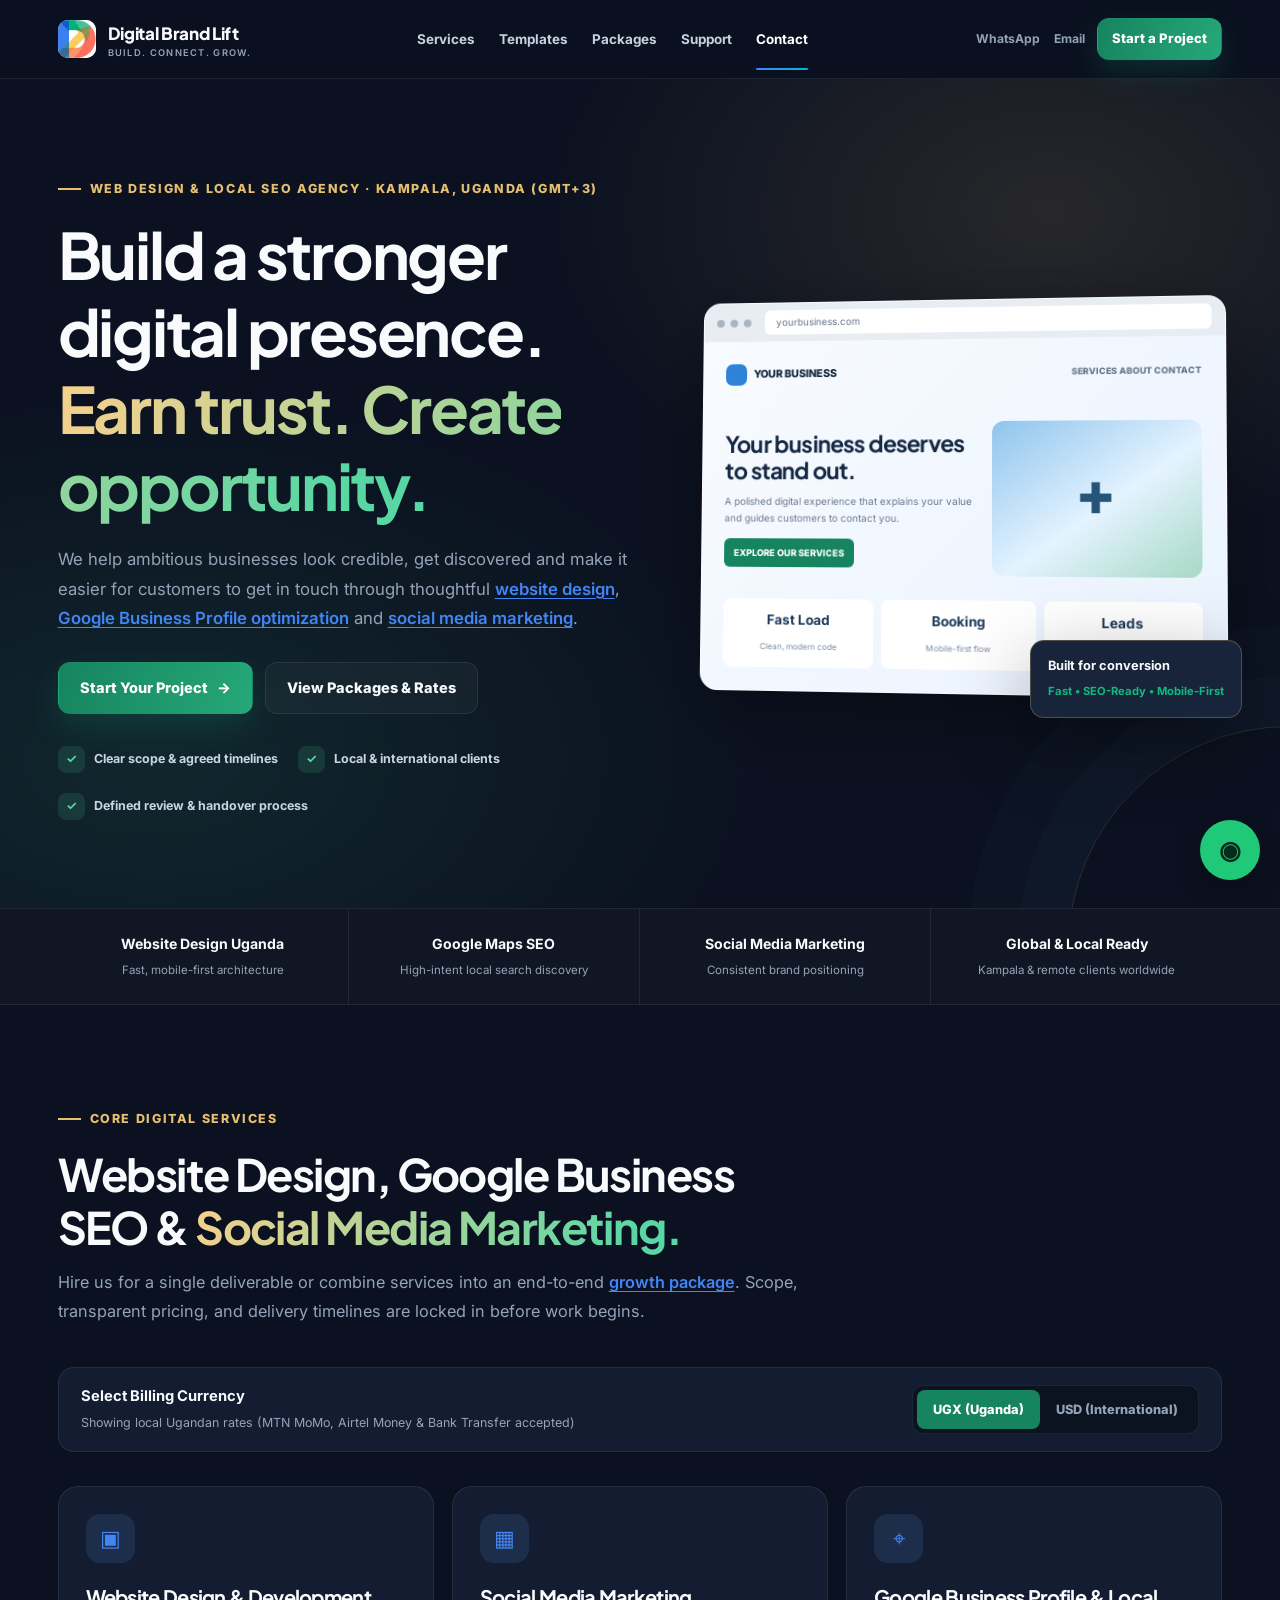
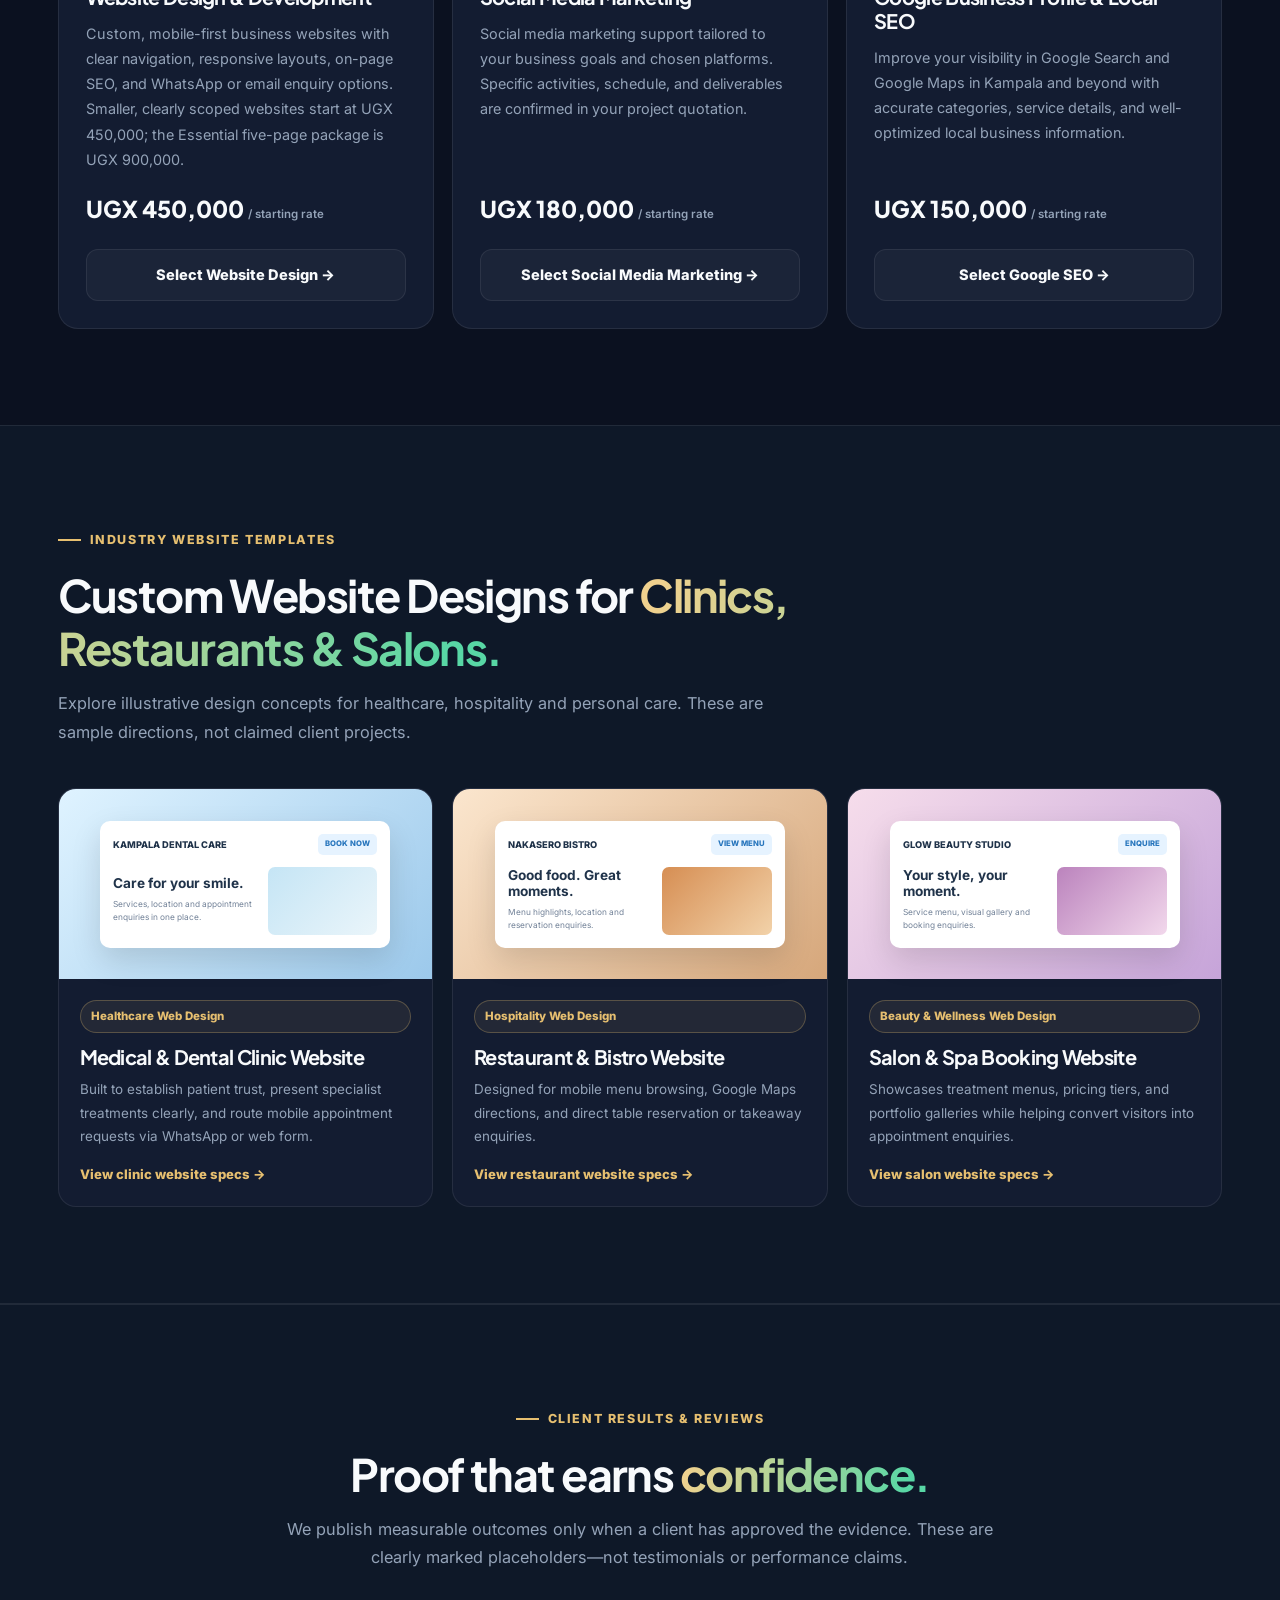
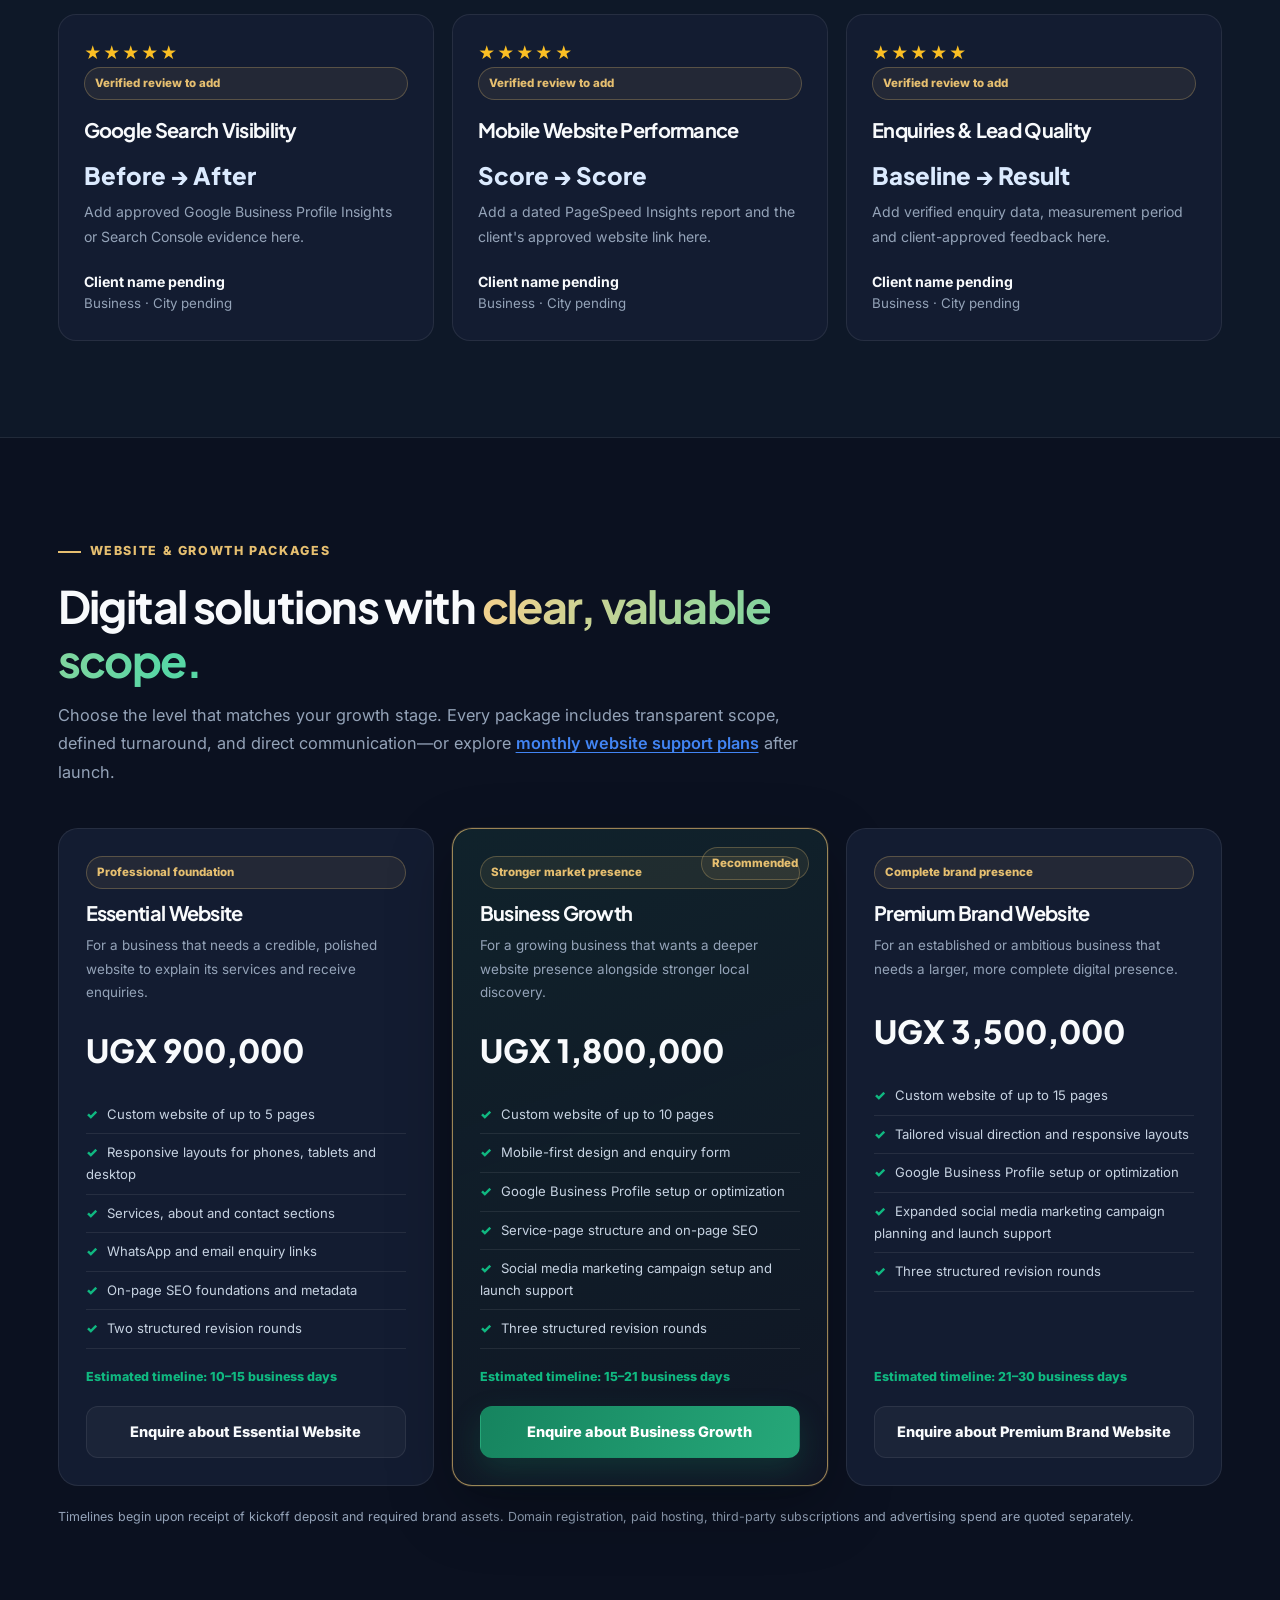
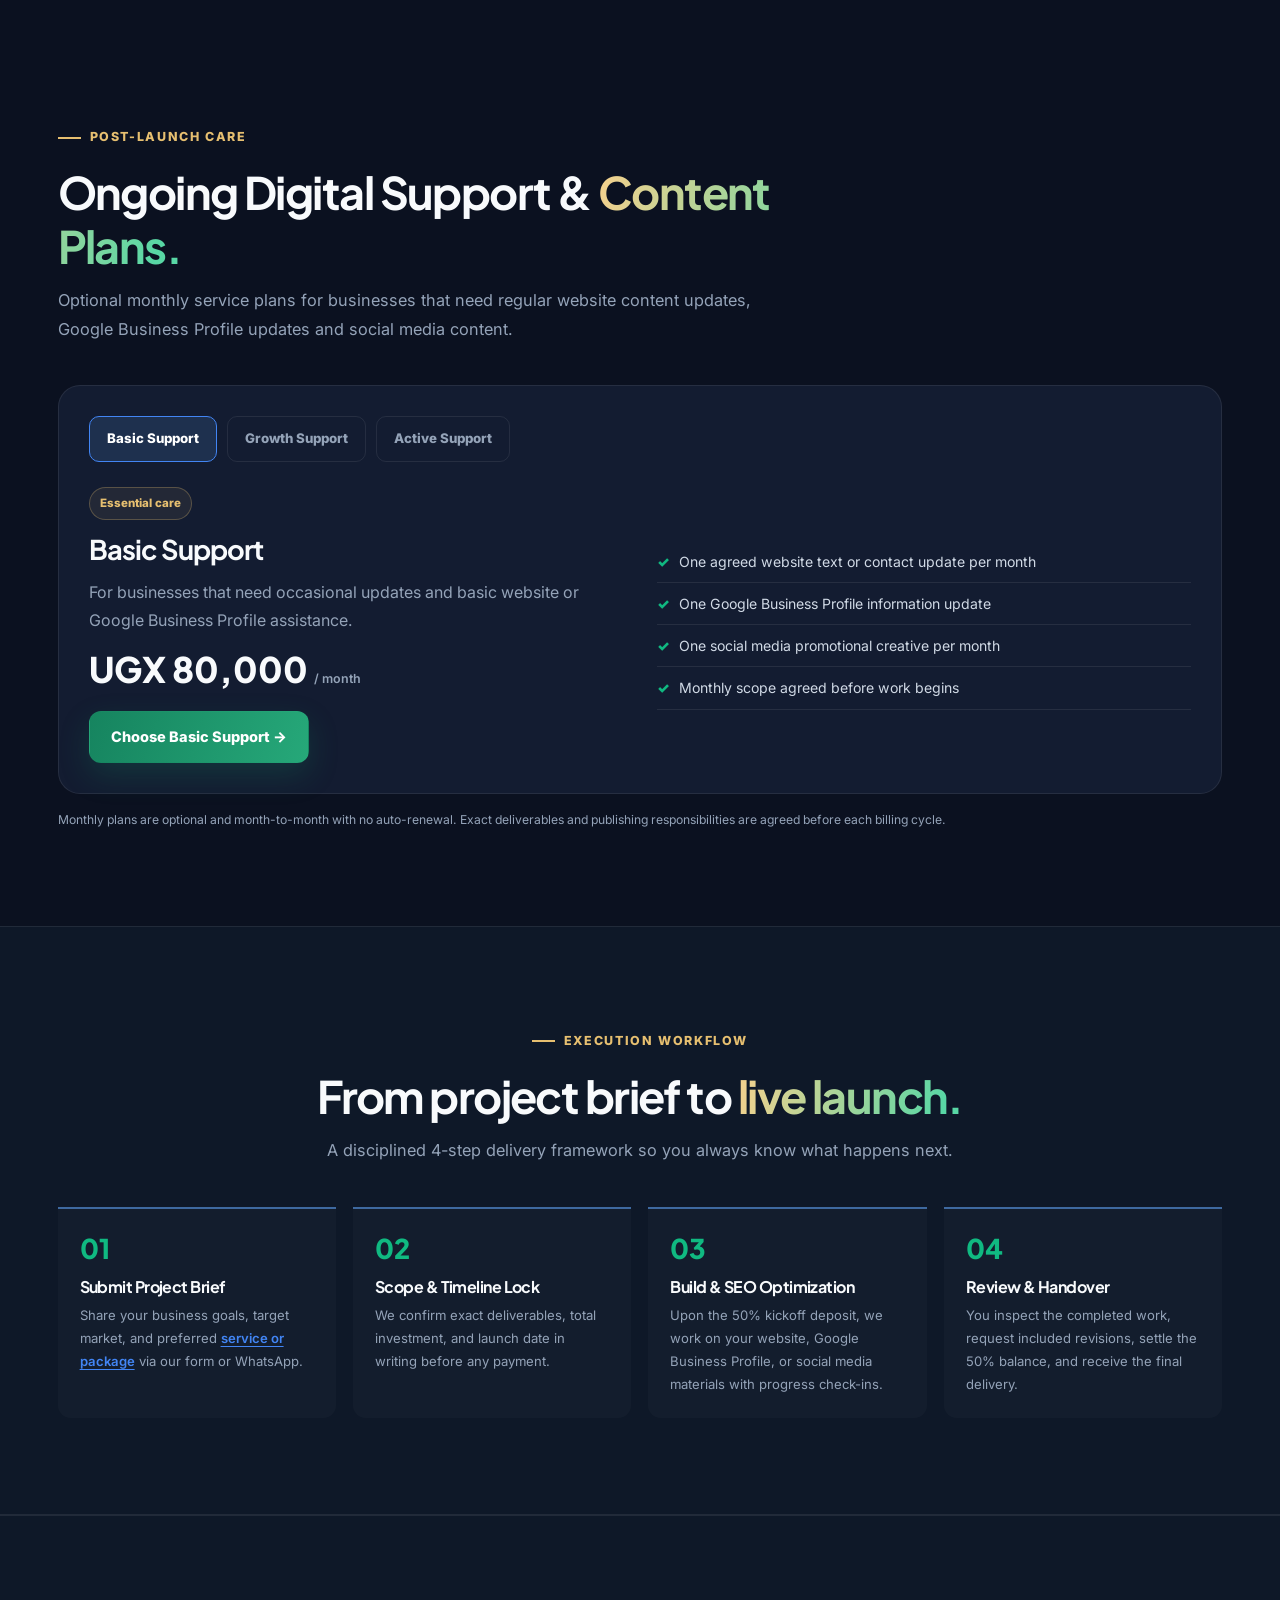
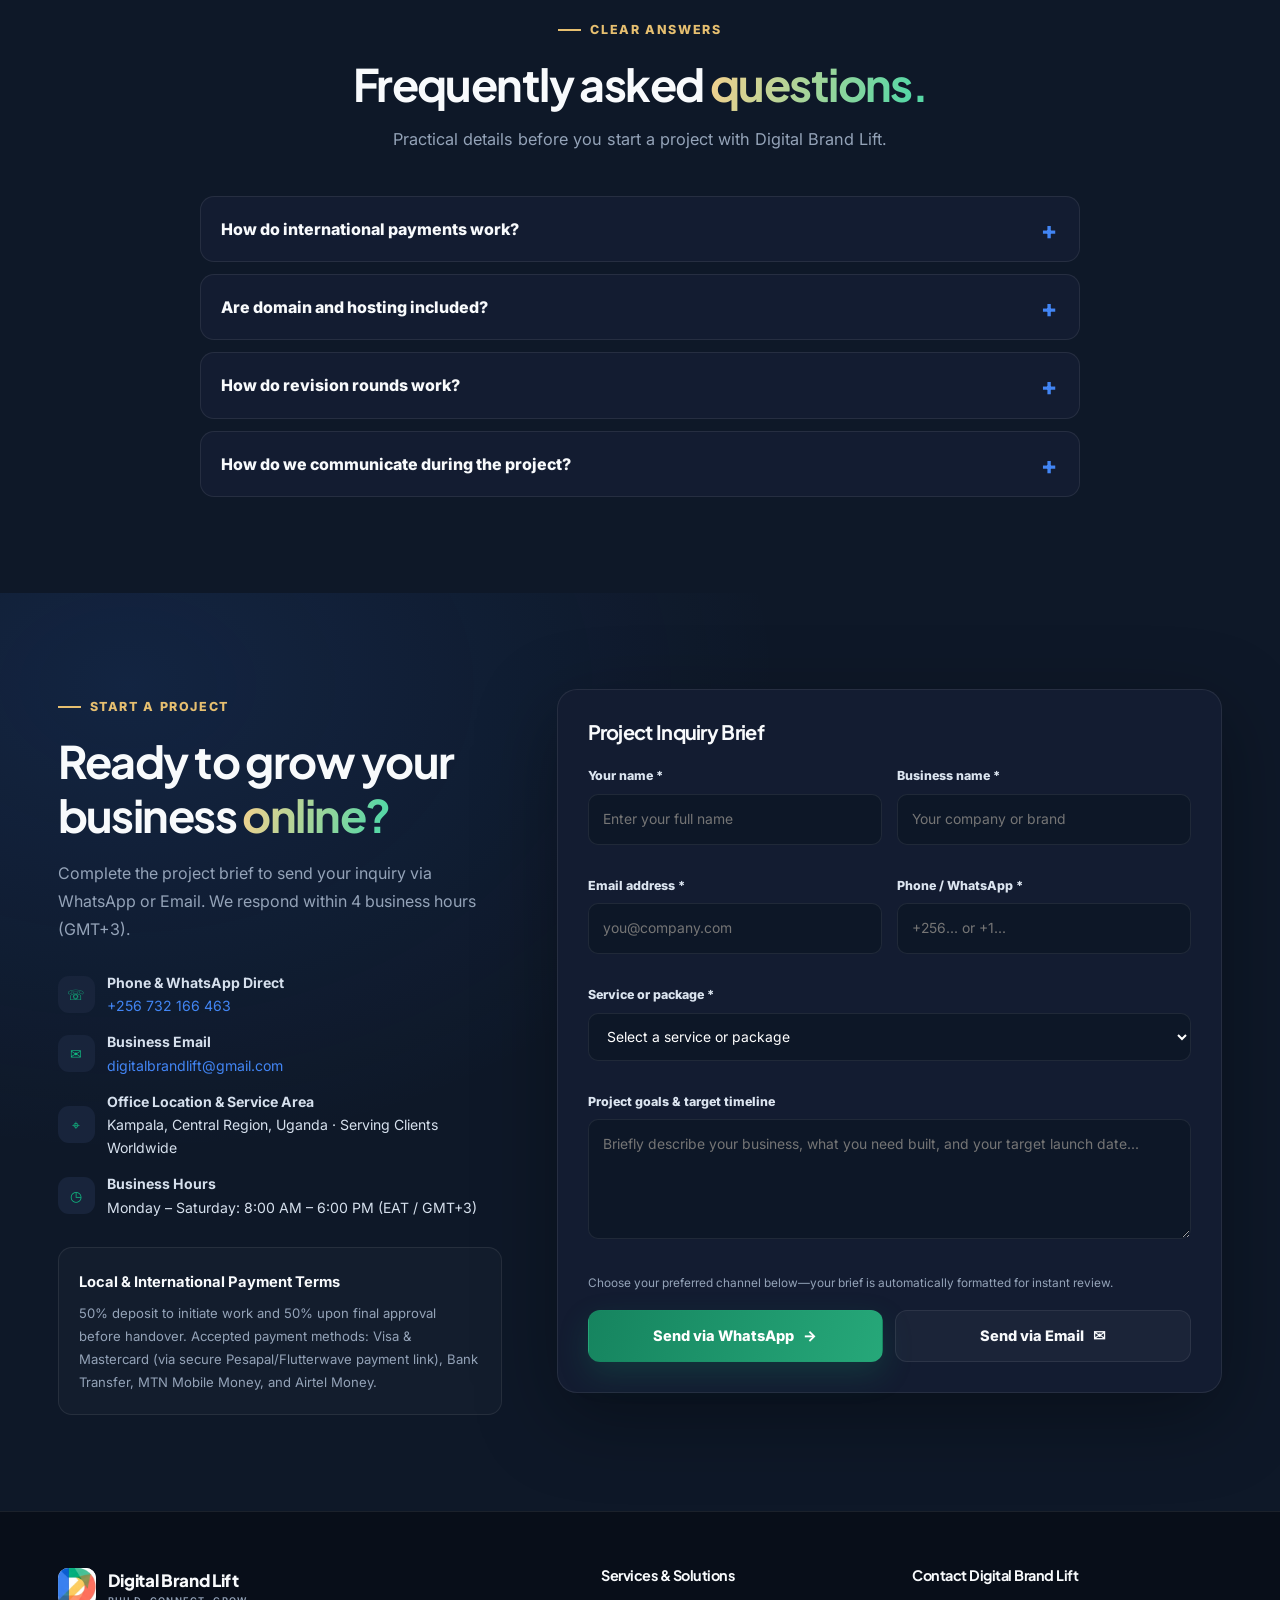
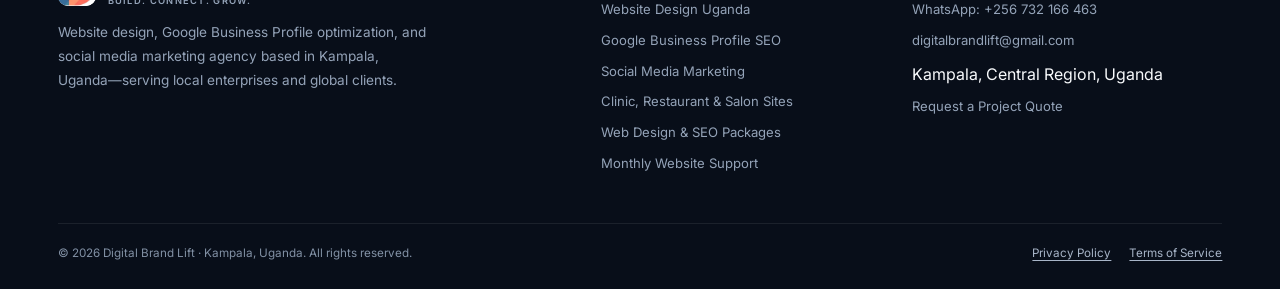
==== commit 0e5a78a6: "Remove founder section and restore original cropped D logo" ====
--- a/index.html
+++ b/index.html
@@ -988,6 +988,12 @@
     @media(max-width:760px){.hero{padding-top:64px}.hero-grid{gap:34px}.section{padding:72px 0}}
 
     /* Digital Brand Lift international brand and conversion refinements */
+
+    /* Original brand mark: crop only the D from the original supplied logo artwork. */
+    .brand-crop{display:block;position:relative;width:38px;height:38px;flex:0 0 38px;overflow:hidden;border-radius:10px;background:#fff}
+    .brand-crop img{position:absolute!important;display:block!important;width:249px!important;height:auto!important;max-width:none!important;min-width:0!important;left:-62px;top:-49px;object-fit:initial;border:0;box-shadow:none}
+    .about-grid,.founder-frame,.founder-monogram,.about-copy,.social-links,.profile-note{display:none!important}
+
     :root{--bg:#0B1120;--surface:#131C31;--surface2:#18243b;--text:#F8FAFC;--muted:#94A3B8;--blue:#4285F4;--blue2:#3478ed;--green:#10B981;--cyan:#06B6D4;--line:rgba(255,255,255,.08)}
     .container{width:min(1200px,91%)}
     .site-header{background:rgba(11,17,32,.84);backdrop-filter:blur(14px);-webkit-backdrop-filter:blur(14px)}
@@ -1049,12 +1055,11 @@
 
   <header class="site-header">
     <div class="container nav">
-      <a class="brand" href="#home" aria-label="Digital Brand Lift home"><svg class="brand-mark" viewBox="0 0 48 48" width="38" height="38" role="img" aria-label="Digital Brand Lift emblem" xmlns="http://www.w3.org/2000/svg"><defs><linearGradient id="dblBrandGradient" x1="4" y1="4" x2="44" y2="44" gradientUnits="userSpaceOnUse"><stop stop-color="#4285F4"/><stop offset="1" stop-color="#06B6D4"/></linearGradient><linearGradient id="dblBrandGlass" x1="8" y1="5" x2="36" y2="24" gradientUnits="userSpaceOnUse"><stop stop-color="#fff" stop-opacity=".34"/><stop offset="1" stop-color="#fff" stop-opacity="0"/></linearGradient></defs><rect x="1" y="1" width="46" height="46" rx="10" fill="url(#dblBrandGradient)"/><path d="M11 9h11.5C33 9 39 15.2 39 24s-6 15-16.5 15H11V9Zm7 6v18h4.5c6.1 0 9.5-3.2 9.5-9s-3.4-9-9.5-9H18Z" fill="#fff"/><path d="M27 28.5 34.5 21l4 4-7.5 7.5-4-4Z" fill="#fff" opacity=".95"/><path d="M34.5 21H40v5.5" fill="none" stroke="#fff" stroke-width="2.5" stroke-linecap="round" stroke-linejoin="round"/><path d="M11 9h11.5C33 9 39 15.2 39 24c0 4.2-1.4 7.7-4 10.3L11 12V9Z" fill="url(#dblBrandGlass)"/></svg><span>Digital Brand Lift<small>Build. Connect. Grow.</small></span></a>
+      <a class="brand" href="#home" aria-label="Digital Brand Lift home"><span class="brand-crop"><img src="logo.png" alt="" width="249" height="136"></span><span>Digital Brand Lift<small>Build. Connect. Grow.</small></span></a>
 
       <nav class="nav-links" id="navLinks" aria-label="Main navigation">
         <a href="#services">Services</a>
         <a href="#templates">Templates</a>
-        <a href="#about">About</a>
         <a href="#packages">Packages</a>
         <a href="#support">Support</a>
         <a href="#contact">Contact</a>
@@ -1363,28 +1368,6 @@
           </div>
         </div>
         <p style="font-size:.76rem;margin-top:15px">Monthly plans are optional and month-to-month with no auto-renewal. Exact deliverables and publishing responsibilities are agreed before each billing cycle.</p>
-      </div>
-    </section>
-
-    <!-- About / Founder -->
-    <section class="section about-section" id="about">
-      <div class="container about-grid">
-        <div class="founder-frame" aria-label="Founder portrait placeholder">
-          <div class="founder-monogram">DBL</div>
-          <span>Founder portrait</span>
-          <small>Replace this frame with an approved founder photograph</small>
-        </div>
-        <div class="about-copy">
-          <span class="eyebrow">About Digital Brand Lift</span>
-          <h2>Local understanding. <span class="gradient-text">Global delivery standards.</span></h2>
-          <p>Digital Brand Lift is a founder-led digital agency based in Kampala, Uganda, helping businesses build a clearer and more credible online presence. We combine practical local-market understanding with responsive design, transparent project scopes and thoughtful delivery for clients in Uganda and internationally. Every engagement is planned around the client's goals, agreed deliverables and measurable next steps.</p>
-          <div class="social-links" aria-label="Digital Brand Lift social profiles">
-            <a href="https://github.com/xonearma-jpg" target="_blank" rel="noopener" aria-label="GitHub profile" title="GitHub"><svg viewBox="0 0 24 24" aria-hidden="true"><path fill="currentColor" d="M12 .9a11.1 11.1 0 0 0-3.51 21.63c.56.1.76-.24.76-.54v-2.08c-3.1.67-3.76-1.31-3.76-1.31-.5-1.28-1.24-1.62-1.24-1.62-1.01-.69.08-.68.08-.68 1.12.08 1.71 1.15 1.71 1.15 1 .1.78 2.04 3.43 1.56.1-.72.39-1.21.7-1.49-2.48-.28-5.09-1.24-5.09-5.52 0-1.22.44-2.22 1.15-3-.12-.28-.5-1.42.11-2.96 0 0 .94-.3 3.05 1.14a10.6 10.6 0 0 1 5.55 0c2.11-1.44 3.05-1.14 3.05-1.14.61 1.54.23 2.68.11 2.96.72.78 1.15 1.78 1.15 3 0 4.29-2.61 5.24-5.1 5.51.4.35.75 1.03.75 2.08v3.09c0 .3.2.65.77.54A11.1 11.1 0 0 0 12 .9Z"/></svg></a>
-            <a href="https://www.linkedin.com/search/results/companies/?keywords=Digital%20Brand%20Lift" target="_blank" rel="noopener" aria-label="Find Digital Brand Lift on LinkedIn" title="Find on LinkedIn"><svg viewBox="0 0 24 24" aria-hidden="true"><path fill="currentColor" d="M5.2 3.2a2.2 2.2 0 1 1 0 4.4 2.2 2.2 0 0 1 0-4.4ZM3.3 9h3.8v12H3.3V9Zm6.2 0h3.6v1.64h.05A3.95 3.95 0 0 1 16.7 8.7c4 0 4.7 2.63 4.7 6.05V21h-3.8v-5.54c0-1.32-.02-3.02-1.84-3.02-1.85 0-2.13 1.44-2.13 2.92V21H9.5V9Z"/></svg></a>
-            <a href="https://www.google.com/maps/search/?api=1&amp;query=Digital+Brand+Lift+Kampala+Uganda" target="_blank" rel="noopener" aria-label="Find Digital Brand Lift on Google Maps" title="Google Business Profile search"><svg viewBox="0 0 24 24" aria-hidden="true"><path fill="currentColor" d="M12 2a8 8 0 0 0-8 8c0 5.7 8 12 8 12s8-6.3 8-12a8 8 0 0 0-8-8Zm0 11a3 3 0 1 1 0-6 3 3 0 0 1 0 6Z"/></svg></a>
-          </div>
-          <p class="profile-note">LinkedIn and Google links open discovery pages; replace them with your official profile URLs when available.</p>
-        </div>
       </div>
     </section>
 
@@ -1502,7 +1485,7 @@
     <div class="container">
       <div class="footer-grid">
         <div class="footer-about">
-          <a class="brand" href="#home" aria-label="Digital Brand Lift home"><svg class="brand-mark" viewBox="0 0 48 48" width="38" height="38" role="img" aria-label="Digital Brand Lift emblem" xmlns="http://www.w3.org/2000/svg"><defs><linearGradient id="dblBrandGradient" x1="4" y1="4" x2="44" y2="44" gradientUnits="userSpaceOnUse"><stop stop-color="#4285F4"/><stop offset="1" stop-color="#06B6D4"/></linearGradient><linearGradient id="dblBrandGlass" x1="8" y1="5" x2="36" y2="24" gradientUnits="userSpaceOnUse"><stop stop-color="#fff" stop-opacity=".34"/><stop offset="1" stop-color="#fff" stop-opacity="0"/></linearGradient></defs><rect x="1" y="1" width="46" height="46" rx="10" fill="url(#dblBrandGradient)"/><path d="M11 9h11.5C33 9 39 15.2 39 24s-6 15-16.5 15H11V9Zm7 6v18h4.5c6.1 0 9.5-3.2 9.5-9s-3.4-9-9.5-9H18Z" fill="#fff"/><path d="M27 28.5 34.5 21l4 4-7.5 7.5-4-4Z" fill="#fff" opacity=".95"/><path d="M34.5 21H40v5.5" fill="none" stroke="#fff" stroke-width="2.5" stroke-linecap="round" stroke-linejoin="round"/><path d="M11 9h11.5C33 9 39 15.2 39 24c0 4.2-1.4 7.7-4 10.3L11 12V9Z" fill="url(#dblBrandGlass)"/></svg><span>Digital Brand Lift<small>Build. Connect. Grow.</small></span></a>
+          <a class="brand" href="#home" aria-label="Digital Brand Lift home"><span class="brand-crop"><img src="logo.png" alt="" width="249" height="136"></span><span>Digital Brand Lift<small>Build. Connect. Grow.</small></span></a>
           <p>Website design, Google Business Profile optimization, and social media marketing agency based in Kampala, Uganda—serving local enterprises and global clients.</p>
         </div>
         <div class="footer-col">
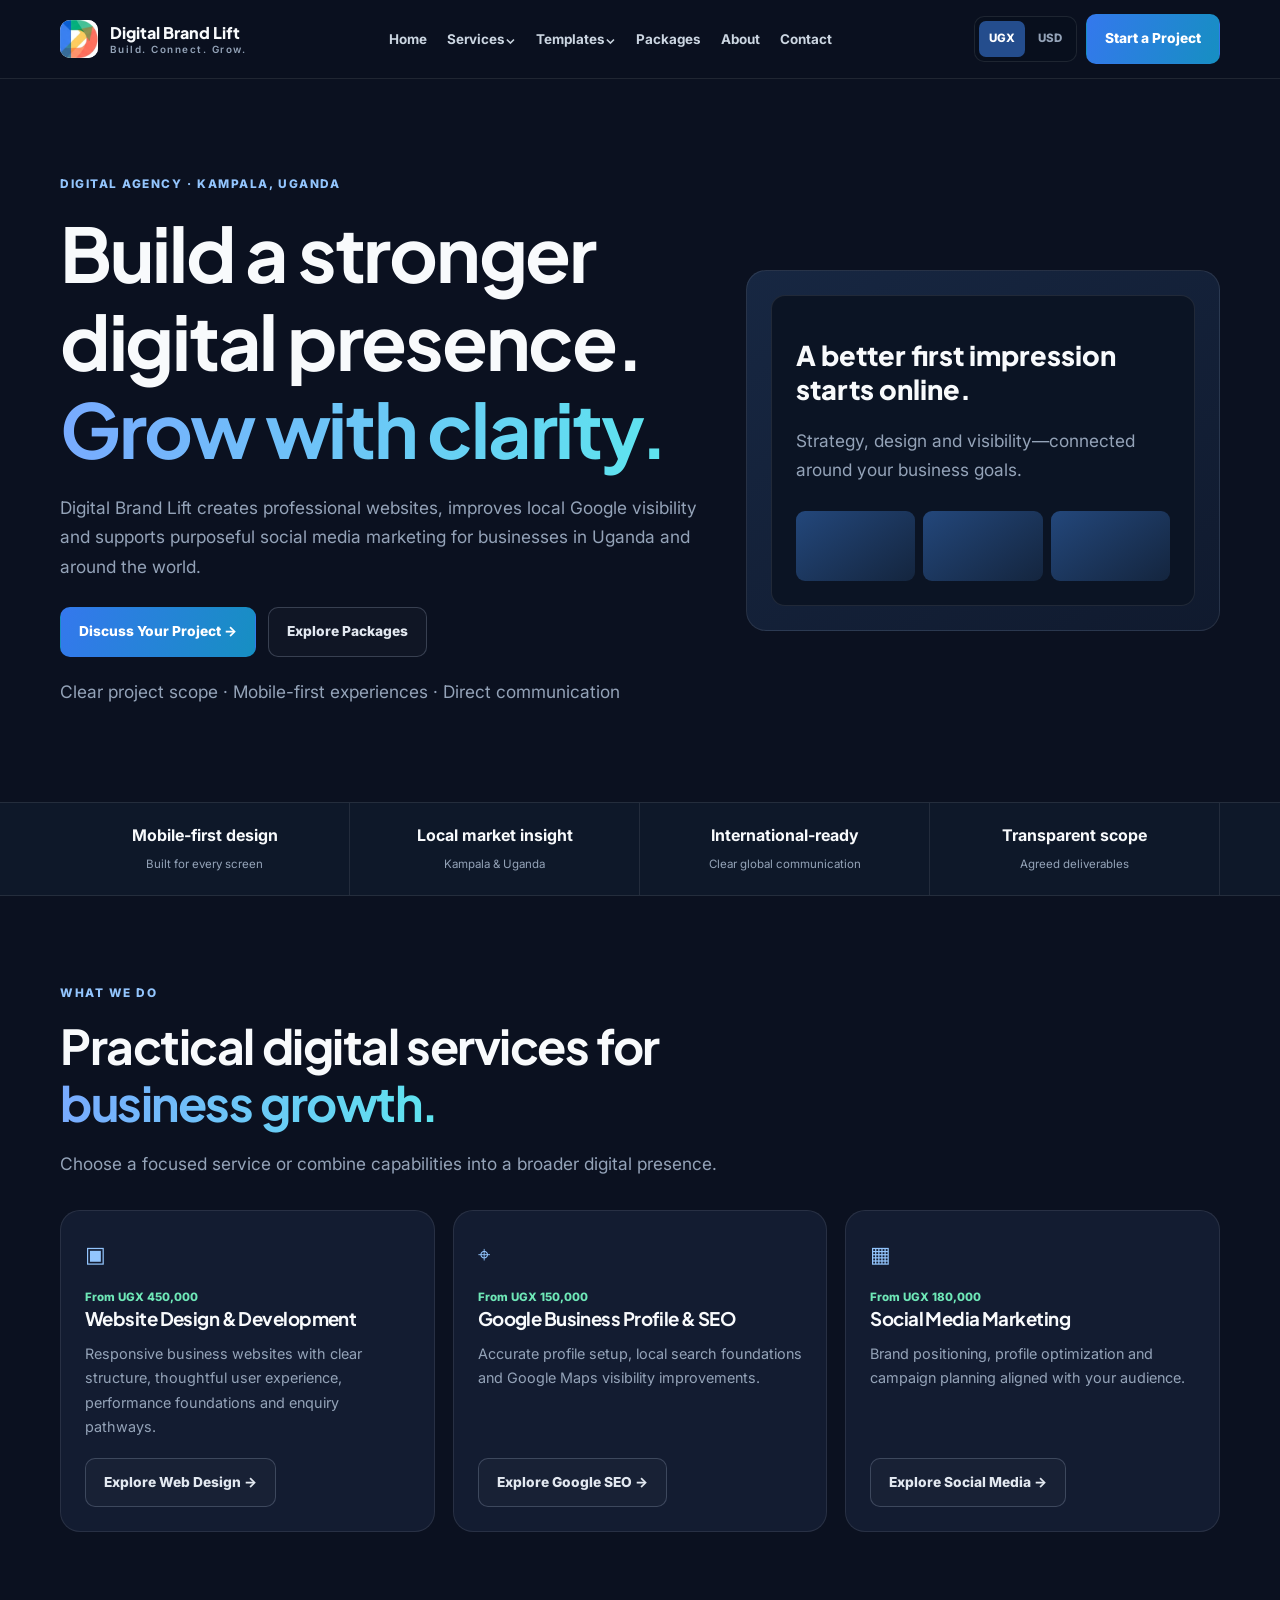
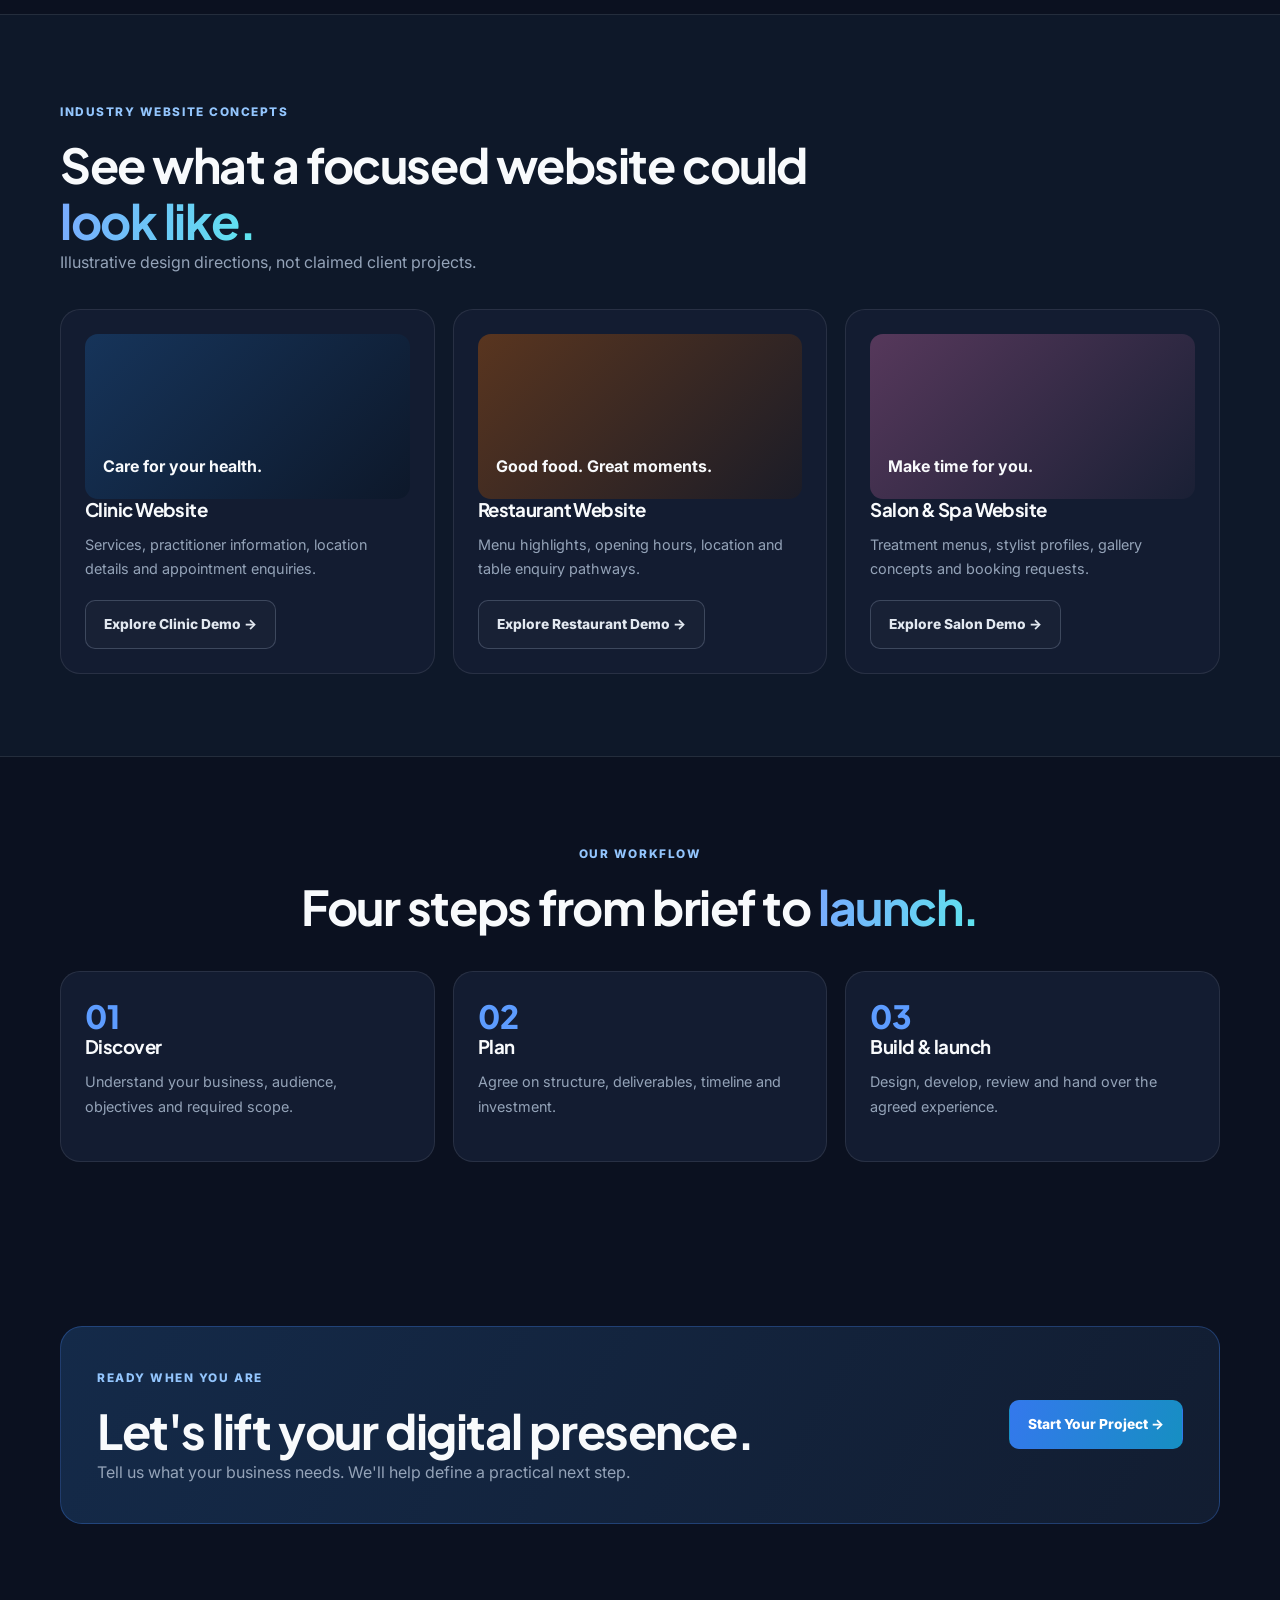
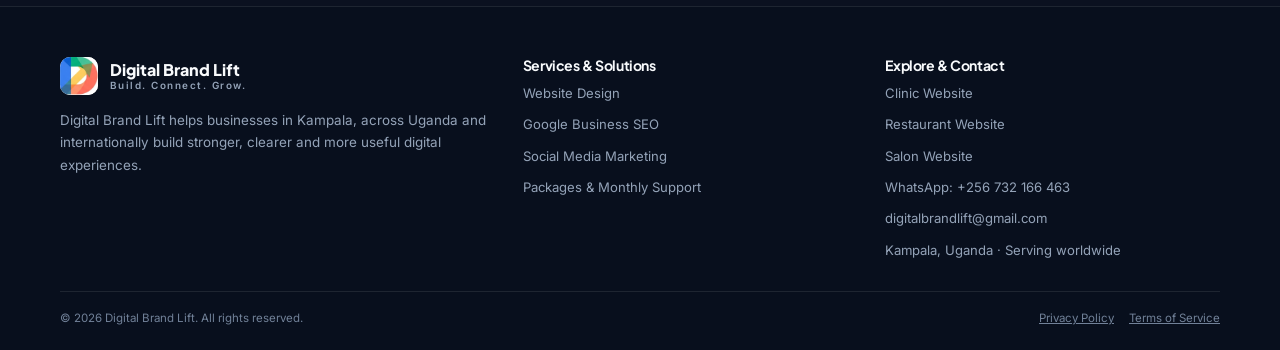
==== commit 7c249d8b: "Rebuild home page for Digital Brand Lift multi-page website" ====
--- a/index.html
+++ b/index.html
@@ -1,1960 +1 @@
-
-<!DOCTYPE html>
-<html lang="en">
-<head>
-  <!-- Google Analytics 4 -->
-  <script async src="https://www.googletagmanager.com/gtag/js?id=G-2ZZ420RL4R"></script>
-  <script>
-    window.dataLayer = window.dataLayer || [];
-    function gtag(){dataLayer.push(arguments);}
-    gtag('js', new Date());
-    gtag('config', 'G-2ZZ420RL4R', { send_page_view: false });
-  </script>
-  <!-- End Google Analytics 4 -->
-
-  <meta charset="UTF-8">
-  <meta name="viewport" content="width=device-width, initial-scale=1.0">
-  <link rel="icon" type="image/svg+xml" href="data:image/svg+xml,%3Csvg%20xmlns%3D%22http%3A%2F%2Fwww.w3.org%2F2000%2Fsvg%22%20viewBox%3D%220%200%2048%2048%22%3E%3Cdefs%3E%3ClinearGradient%20id%3D%22g%22%20x1%3D%224%22%20y1%3D%224%22%20x2%3D%2244%22%20y2%3D%2244%22%3E%3Cstop%20stop-color%3D%22%234285F4%22%2F%3E%3Cstop%20offset%3D%221%22%20stop-color%3D%22%2306B6D4%22%2F%3E%3C%2FlinearGradient%3E%3C%2Fdefs%3E%3Crect%20x%3D%221%22%20y%3D%221%22%20width%3D%2246%22%20height%3D%2246%22%20rx%3D%2210%22%20fill%3D%22url(%23g)%22%2F%3E%3Cpath%20d%3D%22M11%209h11.5C33%209%2039%2015.2%2039%2024s-6%2015-16.5%2015H11V9Zm7%206v18h4.5c6.1%200%209.5-3.2%209.5-9s-3.4-9-9.5-9H18Z%22%20fill%3D%22%23fff%22%2F%3E%3Cpath%20d%3D%22m27%2028.5%207.5-7.5%204%204-7.5%207.5-4-4Z%22%20fill%3D%22%23fff%22%2F%3E%3Cpath%20d%3D%22M34.5%2021H40v5.5%22%20fill%3D%22none%22%20stroke%3D%22%23fff%22%20stroke-width%3D%222.5%22%20stroke-linecap%3D%22round%22%20stroke-linejoin%3D%22round%22%2F%3E%3C%2Fsvg%3E">
-  <link rel="shortcut icon" type="image/svg+xml" href="data:image/svg+xml,%3Csvg%20xmlns%3D%22http%3A%2F%2Fwww.w3.org%2F2000%2Fsvg%22%20viewBox%3D%220%200%2048%2048%22%3E%3Cdefs%3E%3ClinearGradient%20id%3D%22g%22%20x1%3D%224%22%20y1%3D%224%22%20x2%3D%2244%22%20y2%3D%2244%22%3E%3Cstop%20stop-color%3D%22%234285F4%22%2F%3E%3Cstop%20offset%3D%221%22%20stop-color%3D%22%2306B6D4%22%2F%3E%3C%2FlinearGradient%3E%3C%2Fdefs%3E%3Crect%20x%3D%221%22%20y%3D%221%22%20width%3D%2246%22%20height%3D%2246%22%20rx%3D%2210%22%20fill%3D%22url(%23g)%22%2F%3E%3Cpath%20d%3D%22M11%209h11.5C33%209%2039%2015.2%2039%2024s-6%2015-16.5%2015H11V9Zm7%206v18h4.5c6.1%200%209.5-3.2%209.5-9s-3.4-9-9.5-9H18Z%22%20fill%3D%22%23fff%22%2F%3E%3Cpath%20d%3D%22m27%2028.5%207.5-7.5%204%204-7.5%207.5-4-4Z%22%20fill%3D%22%23fff%22%2F%3E%3Cpath%20d%3D%22M34.5%2021H40v5.5%22%20fill%3D%22none%22%20stroke%3D%22%23fff%22%20stroke-width%3D%222.5%22%20stroke-linecap%3D%22round%22%20stroke-linejoin%3D%22round%22%2F%3E%3C%2Fsvg%3E">
-  <link rel="apple-touch-icon" href="data:image/svg+xml,%3Csvg%20xmlns%3D%22http%3A%2F%2Fwww.w3.org%2F2000%2Fsvg%22%20viewBox%3D%220%200%2048%2048%22%3E%3Cdefs%3E%3ClinearGradient%20id%3D%22g%22%20x1%3D%224%22%20y1%3D%224%22%20x2%3D%2244%22%20y2%3D%2244%22%3E%3Cstop%20stop-color%3D%22%234285F4%22%2F%3E%3Cstop%20offset%3D%221%22%20stop-color%3D%22%2306B6D4%22%2F%3E%3C%2FlinearGradient%3E%3C%2Fdefs%3E%3Crect%20x%3D%221%22%20y%3D%221%22%20width%3D%2246%22%20height%3D%2246%22%20rx%3D%2210%22%20fill%3D%22url(%23g)%22%2F%3E%3Cpath%20d%3D%22M11%209h11.5C33%209%2039%2015.2%2039%2024s-6%2015-16.5%2015H11V9Zm7%206v18h4.5c6.1%200%209.5-3.2%209.5-9s-3.4-9-9.5-9H18Z%22%20fill%3D%22%23fff%22%2F%3E%3Cpath%20d%3D%22m27%2028.5%207.5-7.5%204%204-7.5%207.5-4-4Z%22%20fill%3D%22%23fff%22%2F%3E%3Cpath%20d%3D%22M34.5%2021H40v5.5%22%20fill%3D%22none%22%20stroke%3D%22%23fff%22%20stroke-width%3D%222.5%22%20stroke-linecap%3D%22round%22%20stroke-linejoin%3D%22round%22%2F%3E%3C%2Fsvg%3E">
-  <meta name="theme-color" content="#0b1220">
-
-  <title>Website Design &amp; Local SEO Kampala, Uganda | Digital Brand Lift</title>
-  <meta name="description" content="Premium website design, Google Business Profile optimization, and social media marketing for ambitious businesses in Kampala, Uganda and worldwide. Clear scope, thoughtful design and agreed delivery timelines.">
-  <link rel="canonical" href="https://xonearma-jpg.github.io/Digitalbrandlift/">
-  <meta name="robots" content="index, follow, max-image-preview:large">
-
-  <!-- Open Graph & Social Sharing -->
-  <meta property="og:title" content="Website Design &amp; Local SEO Kampala | Digital Brand Lift">
-  <meta property="og:description" content="Premium websites, Google Business Profile optimization and social media marketing for ambitious businesses in Uganda and worldwide.">
-  <meta property="og:type" content="website">
-  <meta property="og:url" content="https://xonearma-jpg.github.io/Digitalbrandlift/">
-  <meta property="og:image" content="https://xonearma-jpg.github.io/Digitalbrandlift/logo.png">
-  <meta property="og:locale" content="en_UG">
-  <meta name="twitter:card" content="summary_large_image">
-  <meta name="msvalidate.01" content="68F8D819886106F82DF31409A1DD0F93">
-  <meta name="google-site-verification" content="zFpDQ5dIq-72U4ELE1WVCYw-OJoLM57N2l23M0TVz68">
-
-  <!-- Local SEO Structured Data -->
-  <script type="application/ld+json">
-  {
-    "@context": "https://schema.org",
-    "@type": "LocalBusiness",
-    "name": "Digital Brand Lift",
-    "url": "https://xonearma-jpg.github.io/Digitalbrandlift/",
-    "logo": "https://xonearma-jpg.github.io/Digitalbrandlift/logo.png",
-    "image": "https://xonearma-jpg.github.io/Digitalbrandlift/logo.png",
-    "description": "Conversion-focused website design, Google Business Profile optimization, and social media marketing agency in Kampala, Uganda serving local and international businesses.",
-    "telephone": "+256732166463",
-    "email": "digitalbrandlift@gmail.com",
-    "priceRange": "$$",
-    "address": {
-      "@type": "PostalAddress",
-      "addressLocality": "Kampala",
-      "addressRegion": "Central Region",
-      "addressCountry": "UG"
-    },
-    "geo": {
-      "@type": "GeoCoordinates",
-      "latitude": 0.3476,
-      "longitude": 32.5825
-    },
-    "areaServed": [
-      { "@type": "City", "name": "Kampala" },
-      { "@type": "Country", "name": "Uganda" },
-      { "@type": "Place", "name": "Worldwide" }
-    ],
-    "openingHoursSpecification": {
-      "@type": "OpeningHoursSpecification",
-      "dayOfWeek": ["Monday", "Tuesday", "Wednesday", "Thursday", "Friday", "Saturday"],
-      "opens": "08:00",
-      "closes": "18:00"
-    },
-    "hasOfferCatalog": {
-      "@type": "OfferCatalog",
-      "name": "Website Design, Google Business SEO & Social Media Services",
-      "itemListElement": [
-        {
-          "@type": "Offer",
-          "itemOffered": {
-            "@type": "Service",
-            "name": "Website Design & Development",
-            "description": "Mobile-first, fast-loading business websites with on-page SEO and WhatsApp lead capture."
-          }
-        },
-        {
-          "@type": "Offer",
-          "itemOffered": {
-            "@type": "Service",
-            "name": "Google Business Profile Optimization",
-            "description": "Local Google Maps SEO, verified categories, service catalogs, and profile optimization."
-          }
-        },
-        {
-          "@type": "Offer",
-          "itemOffered": {
-            "@type": "Service",
-            "name": "Social Media Marketing",
-            "description": "Social media marketing support scoped to the business's selected platforms, goals, and agreed campaign activities."
-          }
-        }
-      ]
-    }
-  }
-  </script>
-
-  <!-- Google Fonts -->
-  <link rel="preconnect" href="https://fonts.googleapis.com">
-  <link rel="preconnect" href="https://fonts.gstatic.com" crossorigin>
-  <link rel="preload" as="style" href="https://fonts.googleapis.com/css2?family=Inter:wght@400;600;700;800&family=Plus+Jakarta+Sans:wght@700;800&display=swap">
-  <link rel="stylesheet" href="https://fonts.googleapis.com/css2?family=Inter:wght@400;600;700;800&family=Plus+Jakarta+Sans:wght@700;800&display=swap" media="print" onload="this.media='all'">
-  <noscript>
-    <link rel="stylesheet" href="https://fonts.googleapis.com/css2?family=Inter:wght@400;600;700;800&family=Plus+Jakarta+Sans:wght@700;800&display=swap">
-  </noscript>
-
-  <style>
-    :root {
-      --bg: #0b1220;
-      --surface: #111c2e;
-      --surface2: #17243a;
-      --surface3: #1d2d46;
-      --text: #f4f7fb;
-      --muted: #a8b5c8;
-      --line: rgba(255,255,255,.15);
-      --blue: #62a8ff;
-      --blue2: #3478ed;
-      --green: #42d6a0;
-      --white: #ffffff;
-      --radius: 20px;
-      --shadow: 0 22px 70px rgba(0,0,0,.25);
-    }
-
-    * { box-sizing: border-box; margin: 0; padding: 0; }
-
-    html {
-      scroll-behavior: smooth;
-      scroll-padding-top: 95px;
-    }
-
-    body {
-      background: var(--bg);
-      color: var(--text);
-      font-family: "Inter", -apple-system, BlinkMacSystemFont, sans-serif;
-      line-height: 1.65;
-      overflow-x: hidden;
-    }
-
-    body.modal-open { overflow: hidden; }
-
-    a { color: inherit; text-decoration: none; }
-    button, input, select, textarea { font: inherit; }
-    button { cursor: pointer; }
-    img { max-width: 100%; height: auto; display: block; }
-
-    h1, h2, h3, h4 {
-      font-family: "Plus Jakarta Sans", -apple-system, BlinkMacSystemFont, sans-serif;
-      line-height: 1.2;
-      letter-spacing: -.035em;
-    }
-
-    h1 { font-size: clamp(2.3rem, 5vw, 4.1rem); }
-    h2 { font-size: clamp(1.9rem, 4vw, 2.8rem); }
-    h3 { font-size: 1.25rem; }
-    p { color: var(--muted); }
-
-    .inline-link {
-      color: var(--blue);
-      text-decoration: underline;
-      text-underline-offset: 3px;
-      font-weight: 600;
-    }
-
-    .inline-link:hover { color: var(--green); }
-
-    .container { width: min(1160px, 91%); margin: auto; }
-    .section { padding: 96px 0; }
-    .section-head { max-width: 740px; margin-bottom: 42px; }
-    .section-head.center { margin-left: auto; margin-right: auto; text-align: center; }
-    .section-head p { margin-top: 14px; font-size: 1.02rem; }
-
-    .eyebrow {
-      display: inline-flex;
-      align-items: center;
-      gap: 9px;
-      color: var(--green);
-      font-size: .78rem;
-      font-weight: 800;
-      text-transform: uppercase;
-      letter-spacing: .13em;
-      margin-bottom: 17px;
-    }
-
-    .eyebrow:before {
-      content: "";
-      width: 23px;
-      height: 2px;
-      background: var(--green);
-    }
-
-    .gradient-text {
-      background: linear-gradient(100deg, #78b8ff, #48dfb0);
-      -webkit-background-clip: text;
-      background-clip: text;
-      color: transparent;
-    }
-
-    .btn {
-      display: inline-flex;
-      align-items: center;
-      justify-content: center;
-      gap: 9px;
-      min-height: 49px;
-      padding: 13px 21px;
-      border: 1px solid transparent;
-      border-radius: 12px;
-      font-weight: 800;
-      font-size: .91rem;
-      transition: .25s ease;
-    }
-
-    .btn:hover { transform: translateY(-3px); }
-
-    .btn-primary {
-      background: linear-gradient(110deg, var(--blue2), #2b9cce);
-      color: white;
-      box-shadow: 0 10px 28px rgba(52,120,237,.22);
-    }
-
-    .btn-outline {
-      border-color: var(--line);
-      color: var(--text);
-      background: rgba(255,255,255,.035);
-    }
-
-    .btn-outline:hover {
-      border-color: var(--blue);
-      background: rgba(98,168,255,.08);
-    }
-
-    .btn-small { min-height: 40px; padding: 9px 14px; font-size: .82rem; }
-
-    .tag {
-      display: inline-flex;
-      align-items: center;
-      padding: 6px 10px;
-      border: 1px solid rgba(66,214,160,.22);
-      border-radius: 99px;
-      background: rgba(66,214,160,.08);
-      color: var(--green);
-      font-size: .72rem;
-      font-weight: 800;
-    }
-
-    /* Navigation */
-    .site-header {
-      position: sticky;
-      top: 0;
-      z-index: 1000;
-      background: rgba(11,18,32,.88);
-      backdrop-filter: blur(18px);
-      border-bottom: 1px solid var(--line);
-    }
-
-    .nav {
-      min-height: 78px;
-      display: flex;
-      align-items: center;
-      justify-content: space-between;
-      gap: 25px;
-    }
-
-    .brand {
-      display: flex;
-      align-items: center;
-      gap: 11px;
-      font-family: "Plus Jakarta Sans", sans-serif;
-      font-weight: 800;
-      font-size: 1.06rem;
-      letter-spacing: -.04em;
-      flex-shrink: 0;
-    }
-
-    .brand-mark {
-      width: 44px;
-      height: 44px;
-      display: block;
-      flex: 0 0 44px;
-      object-fit: contain;
-      border-radius: 10px;
-      background: #000;
-      box-shadow: 0 7px 24px rgba(66,214,160,.18);
-    }
-
-    .brand small {
-      display: block;
-      color: var(--muted);
-      font: 600 .58rem "Inter",sans-serif;
-      letter-spacing: .14em;
-      text-transform: uppercase;
-    }
-
-    .nav-links { display: flex; align-items: center; gap: 24px; }
-
-    .nav-links a {
-      color: #c6d1df;
-      font-size: .84rem;
-      font-weight: 700;
-      transition: .2s;
-    }
-
-    .nav-links a:hover { color: var(--green); }
-    .nav-actions { display: flex; align-items: center; gap: 10px; }
-
-    .menu-toggle {
-      display: none;
-      width: 44px;
-      height: 44px;
-      border: 1px solid var(--line);
-      border-radius: 12px;
-      background: var(--surface);
-      color: white;
-      font-size: 1.35rem;
-    }
-
-    /* Hero */
-    .hero {
-      position: relative;
-      padding: 92px 0 88px;
-      overflow: hidden;
-      background:
-        radial-gradient(ellipse at 80% 18%, rgba(52,120,237,.17), transparent 35%),
-        radial-gradient(ellipse at 10% 80%, rgba(66,214,160,.08), transparent 35%);
-    }
-
-    .hero:after {
-      content: "";
-      position: absolute;
-      width: 440px;
-      height: 440px;
-      right: -230px;
-      bottom: -260px;
-      border: 1px solid rgba(98,168,255,.15);
-      border-radius: 50%;
-      box-shadow: 0 0 0 50px rgba(98,168,255,.025), 0 0 0 100px rgba(98,168,255,.02);
-      pointer-events: none;
-    }
-
-    .hero-grid {
-      display: grid;
-      grid-template-columns: 1.05fr .95fr;
-      align-items: center;
-      gap: 55px;
-      position: relative;
-      z-index: 1;
-    }
-
-    .hero-copy p { max-width: 585px; margin: 22px 0 28px; font-size: 1.05rem; }
-    .hero-buttons { display: flex; flex-wrap: wrap; gap: 12px; }
-    .hero-proof { display: flex; flex-wrap: wrap; gap: 20px; margin-top: 32px; }
-
-    .proof-item {
-      display: flex;
-      align-items: center;
-      gap: 9px;
-      color: #c9d5e4;
-      font-size: .78rem;
-      font-weight: 700;
-    }
-
-    .proof-icon {
-      width: 27px;
-      height: 27px;
-      display: grid;
-      place-items: center;
-      border-radius: 8px;
-      background: rgba(66,214,160,.12);
-      color: var(--green);
-    }
-
-    /* Hero mockup */
-    .hero-visual { position: relative; min-width: 0; }
-
-    .browser {
-      overflow: hidden;
-      border: 1px solid rgba(255,255,255,.17);
-      border-radius: 18px;
-      background: #f7f9fc;
-      color: #17243a;
-      box-shadow: var(--shadow);
-      transform: perspective(1000px) rotateY(-5deg) rotateX(2deg);
-    }
-
-    .browser-bar {
-      height: 39px;
-      background: #e8edf4;
-      display: flex;
-      align-items: center;
-      gap: 6px;
-      padding: 0 13px;
-    }
-
-    .browser-dot { width: 8px; height: 8px; border-radius: 50%; background: #aab5c4; }
-    .browser-address { margin-left: 8px; padding: 4px 12px; flex: 1; border-radius: 6px; background: white; color: #66758a; font-size: .62rem; }
-    .mock-site { padding: 23px; min-height: 340px; background: linear-gradient(135deg,#f8fbff,#eaf3ff); }
-    .mock-nav { display: flex; align-items: center; justify-content: space-between; color: #13253c; font-size: .68rem; font-weight: 800; }
-    .mock-logo { display: flex; align-items: center; gap: 7px; }
-    .mock-logo span { width: 22px; height: 22px; border-radius: 7px; background: #2e83d8; }
-    .mock-nav-links { color: #66758a; font-size: .55rem; }
-    .mock-hero { display: grid; grid-template-columns: 1fr .8fr; gap: 15px; align-items: center; margin-top: 38px; }
-    .mock-hero h3 { color: #152944; font-size: 1.45rem; line-height: 1.17; }
-    .mock-hero p { color: #6b7a8e; font-size: .63rem; margin: 10px 0; }
-    .mock-button { display: inline-block; padding: 7px 10px; border-radius: 6px; background: #2478d3; color: white; font-size: .58rem; font-weight: 800; }
-
-    .mock-photo {
-      min-height: 155px;
-      border-radius: 12px;
-      display: grid;
-      place-items: center;
-      background: linear-gradient(145deg,#8fc4ed,#e4f3ff 55%,#a6d9c5);
-      color: #245579;
-      font-size: 2.6rem;
-    }
-
-    .mock-stats { display: grid; grid-template-columns: repeat(3,1fr); gap: 8px; margin-top: 24px; }
-    .mock-stat { padding: 10px 7px; background: white; border-radius: 8px; text-align: center; }
-    .mock-stat strong { display: block; color: #1d395a; font-size: .85rem; }
-    .mock-stat span { color: #7c8b9e; font-size: .52rem; }
-
-    .floating-card {
-      position: absolute;
-      right: -20px;
-      bottom: -25px;
-      padding: 14px 17px;
-      border: 1px solid var(--line);
-      border-radius: 14px;
-      background: #17243a;
-      box-shadow: var(--shadow);
-      min-width: 195px;
-    }
-
-    .floating-card strong { display: block; font-size: .8rem; }
-    .floating-card span { color: var(--green); font-size: .7rem; font-weight: 700; }
-
-    /* Trust strip */
-    .trust-strip { border-top: 1px solid var(--line); border-bottom: 1px solid var(--line); background: rgba(255,255,255,.018); }
-    .trust-grid { display: grid; grid-template-columns: repeat(4,1fr); }
-    .trust-item { padding: 23px 12px; text-align: center; border-right: 1px solid var(--line); }
-    .trust-item:last-child { border: 0; }
-    .trust-item strong { display: block; color: var(--text); font-size: .88rem; }
-    .trust-item span { color: var(--muted); font-size: .72rem; }
-
-    /* Currency Switcher */
-    .currency-bar {
-      display: flex;
-      flex-wrap: wrap;
-      align-items: center;
-      justify-content: space-between;
-      gap: 16px;
-      padding: 16px 22px;
-      margin-bottom: 34px;
-      border: 1px solid var(--line);
-      border-radius: 16px;
-      background: var(--surface);
-    }
-
-    .currency-info strong { display: block; font-size: .92rem; color: var(--text); }
-    .currency-info span { font-size: .78rem; color: var(--muted); }
-
-    .currency-toggle {
-      display: inline-flex;
-      padding: 4px;
-      border-radius: 11px;
-      background: #0b1220;
-      border: 1px solid var(--line);
-    }
-
-    .currency-btn {
-      padding: 9px 16px;
-      border: 0;
-      border-radius: 8px;
-      background: transparent;
-      color: var(--muted);
-      font-size: .8rem;
-      font-weight: 800;
-      transition: .2s;
-    }
-
-    .currency-btn.active {
-      background: linear-gradient(110deg, var(--blue2), #2b9cce);
-      color: white;
-    }
-
-    /* Services */
-    .services-grid { display: grid; grid-template-columns: repeat(3,1fr); gap: 18px; }
-
-    .service-card, .package-card, .support-card {
-      padding: 27px;
-      border: 1px solid var(--line);
-      border-radius: var(--radius);
-      background: linear-gradient(145deg,rgba(255,255,255,.045),rgba(255,255,255,.018));
-      transition: .25s ease;
-      display: flex;
-      flex-direction: column;
-    }
-
-    .service-card:hover, .package-card:hover { transform: translateY(-6px); border-color: rgba(98,168,255,.45); }
-
-    .service-icon {
-      width: 49px;
-      height: 49px;
-      display: grid;
-      place-items: center;
-      border-radius: 14px;
-      margin-bottom: 22px;
-      background: rgba(98,168,255,.12);
-      color: var(--blue);
-      font-size: 1.4rem;
-    }
-
-    .service-card p { margin: 12px 0 18px; font-size: .9rem; }
-    .price { margin-top: auto; font-family: "Plus Jakarta Sans",sans-serif; font-weight: 800; font-size: 1.45rem; color: var(--text); }
-    .price small { font: 600 .72rem "Inter",sans-serif; color: var(--muted); }
-    .service-card .btn { width: 100%; margin-top: 21px; }
-
-    /* Templates */
-    .templates-section { background: #0e1828; border-top: 1px solid var(--line); border-bottom: 1px solid var(--line); }
-    .template-grid { display: grid; grid-template-columns: repeat(3,1fr); gap: 19px; }
-
-    .template-card {
-      overflow: hidden;
-      border: 1px solid var(--line);
-      border-radius: 18px;
-      background: var(--surface);
-      transition: .25s;
-      display: flex;
-      flex-direction: column;
-    }
-
-    .template-card:hover { transform: translateY(-5px); border-color: var(--blue); }
-    .template-art { height: 190px; padding: 16px; display: flex; align-items: center; justify-content: center; }
-    .clinic-art { background: linear-gradient(135deg,#dff3ff,#9cc9eb); }
-    .restaurant-art { background: linear-gradient(135deg,#fbe6ce,#d6a77b); }
-    .salon-art { background: linear-gradient(135deg,#f6ddeb,#c6a4d9); }
-
-    .mini-window {
-      width: 100%;
-      max-width: 290px;
-      padding: 13px;
-      border-radius: 10px;
-      background: white;
-      color: #20334a;
-      box-shadow: 0 12px 30px rgba(0,0,0,.13);
-    }
-
-    .mini-top { display: flex; justify-content: space-between; align-items: center; margin-bottom: 12px; font-size: .58rem; font-weight: 800; }
-    .mini-pill { padding: 4px 7px; border-radius: 5px; background: #e6f3ff; color: #2876bd; font-size: .48rem; }
-    .mini-content { display: grid; grid-template-columns: 1fr .75fr; gap: 8px; align-items: center; }
-    .mini-content strong { display: block; font-size: .85rem; line-height: 1.15; }
-    .mini-content small { display: block; color: #718197; font-size: .52rem; margin-top: 6px; }
-    .mini-block { height: 68px; border-radius: 7px; background: linear-gradient(135deg,#c5e5f5,#eaf5fa); }
-    .restaurant-art .mini-block { background: linear-gradient(135deg,#d68e53,#f2d2a9); }
-    .salon-art .mini-block { background: linear-gradient(135deg,#bb83bd,#f2d8ec); }
-
-    .template-info { padding: 21px; flex: 1; display: flex; flex-direction: column; }
-    .template-info p { font-size: .84rem; margin: 9px 0 15px; }
-
-    .text-link {
-      margin-top: auto;
-      align-self: flex-start;
-      color: var(--blue);
-      font-size: .82rem;
-      font-weight: 800;
-      background: none;
-      border: 0;
-    }
-
-    .text-link:hover { color: var(--green); }
-
-    /* Packages */
-    .packages-grid { display: grid; grid-template-columns: repeat(3,1fr); gap: 18px; align-items: stretch; }
-    .package-card { position: relative; }
-    .package-card.featured { border-color: rgba(66,214,160,.55); background: linear-gradient(160deg,rgba(66,214,160,.09),rgba(255,255,255,.025)); }
-    .popular-label { position: absolute; top: 18px; right: 18px; }
-    .package-card h3 { margin: 12px 0 9px; }
-    .package-card > p { font-size: .84rem; min-height: 52px; }
-    .package-price { margin: 19px 0; font-family: "Plus Jakarta Sans"; font-size: 2rem; font-weight: 800; }
-    .package-price small { font: 600 .7rem "Inter"; color: var(--muted); }
-    .package-list { list-style: none; margin: 0 0 18px; }
-
-    .package-list li {
-      padding: 8px 0;
-      border-bottom: 1px solid var(--line);
-      color: #c7d3e2;
-      font-size: .82rem;
-    }
-
-    .package-list li:before { content: "✓"; color: var(--green); font-weight: 900; margin-right: 9px; }
-    .delivery { margin-top: auto; margin-bottom: 18px; color: var(--green); font-size: .78rem; font-weight: 800; }
-    .package-card .btn { width: 100%; }
-
-    /* Support tabs */
-    .support-wrap { padding: 30px; border: 1px solid var(--line); border-radius: 22px; background: var(--surface); }
-    .support-tabs { display: flex; flex-wrap: wrap; gap: 10px; margin-bottom: 25px; }
-
-    .support-tab {
-      padding: 11px 17px;
-      border: 1px solid var(--line);
-      border-radius: 10px;
-      background: transparent;
-      color: var(--muted);
-      font-weight: 800;
-      font-size: .83rem;
-    }
-
-    .support-tab.active { background: rgba(98,168,255,.14); border-color: var(--blue); color: white; }
-    .support-content { display: grid; grid-template-columns: 1fr 1fr; align-items: center; gap: 35px; }
-    .support-content p { margin: 12px 0; }
-    .support-price { font: 800 2.2rem "Plus Jakarta Sans"; color: var(--text); }
-    .support-price small { font: 600 .78rem "Inter"; color: var(--muted); }
-    .support-deliverables { list-style: none; }
-
-    .support-deliverables li {
-      padding: 9px 0;
-      color: #d0d9e5;
-      border-bottom: 1px solid var(--line);
-      font-size: .88rem;
-    }
-
-    .support-deliverables li:before { content: "✓"; color: var(--green); margin-right: 10px; font-weight: 900; }
-
-    /* Process */
-    .process-grid { display: grid; grid-template-columns: repeat(4,1fr); gap: 17px; }
-
-    .process-step {
-      padding: 22px;
-      border-top: 2px solid rgba(98,168,255,.55);
-      background: rgba(255,255,255,.025);
-      border-radius: 0 0 13px 13px;
-    }
-
-    .step-number { color: var(--green); font: 800 1.7rem "Plus Jakarta Sans"; }
-    .process-step h3 { margin: 12px 0 8px; font-size: 1rem; }
-    .process-step p { font-size: .82rem; }
-
-    /* Enquiry */
-    .enquiry-section { background: radial-gradient(ellipse at 10% 10%,rgba(52,120,237,.13),transparent 40%), #0e1828; }
-    .enquiry-grid { display: grid; grid-template-columns: .8fr 1.2fr; gap: 55px; align-items: start; }
-    .contact-points { margin-top: 28px; display: grid; gap: 13px; }
-
-    .contact-point {
-      display: flex;
-      align-items: center;
-      gap: 12px;
-      color: #d6e0ed;
-      font-size: .88rem;
-    }
-
-    .contact-point span {
-      width: 37px;
-      height: 37px;
-      display: grid;
-      place-items: center;
-      border-radius: 11px;
-      background: var(--surface2);
-      color: var(--green);
-      flex-shrink: 0;
-    }
-
-    .contact-point a { color: var(--blue); }
-
-    .enquiry-form {
-      padding: 30px;
-      border: 1px solid var(--line);
-      border-radius: 20px;
-      background: var(--surface);
-      box-shadow: var(--shadow);
-    }
-
-    .form-grid { display: grid; grid-template-columns: 1fr 1fr; gap: 15px; }
-    .form-field { margin-bottom: 16px; }
-    .form-field.full { grid-column: 1/-1; }
-
-    .form-field label {
-      display: block;
-      margin-bottom: 7px;
-      color: #dce5f0;
-      font-size: .78rem;
-      font-weight: 800;
-    }
-
-    .form-field input, .form-field select, .form-field textarea {
-      width: 100%;
-      padding: 13px 14px;
-      border: 1px solid var(--line);
-      border-radius: 10px;
-      outline: none;
-      color: white;
-      background: #0d1727;
-      font-size: .87rem;
-      transition: .2s;
-    }
-
-    .form-field input:focus,
-    .form-field select:focus,
-    .form-field textarea:focus {
-      border-color: var(--blue);
-      box-shadow: 0 0 0 3px rgba(98,168,255,.1);
-    }
-
-    .form-field select option, .form-field select optgroup { background: #0d1727; color: white; }
-    .form-field textarea { min-height: 110px; resize: vertical; }
-
-    .form-error {
-      display: none;
-      padding: 11px 14px;
-      margin-bottom: 14px;
-      border-radius: 10px;
-      border: 1px solid rgba(255,107,107,.45);
-      background: rgba(255,107,107,.1);
-      color: #ffb3b3;
-      font-size: .8rem;
-      font-weight: 600;
-    }
-
-    .form-error.visible { display: block; }
-    .form-note { font-size: .74rem; margin: 10px 0 17px; }
-    .form-actions { display: grid; grid-template-columns: 1fr 1fr; gap: 12px; }
-
-    /* Location */
-
-    /* Footer */
-    footer { border-top: 1px solid var(--line); padding: 55px 0 25px; background: #080e19; }
-    .footer-grid { display: grid; grid-template-columns: 1.3fr .7fr .8fr; gap: 40px; }
-    .footer-about p { max-width: 370px; margin-top: 15px; font-size: .85rem; }
-    .footer-col h4 { margin-bottom: 15px; font-size: .9rem; }
-    .footer-col a { display: block; margin: 9px 0; color: var(--muted); font-size: .82rem; }
-    .footer-col a:hover { color: var(--green); }
-    .footer-bottom { display: flex; justify-content: space-between; gap: 15px; margin-top: 40px; padding-top: 20px; border-top: 1px solid var(--line); color: #8291a5; font-size: .73rem; }
-
-    /* Modal */
-    .modal {
-      position: fixed;
-      inset: 0;
-      z-index: 2000;
-      display: none;
-      align-items: center;
-      justify-content: center;
-      padding: 20px;
-      background: rgba(0,0,0,.76);
-      backdrop-filter: blur(8px);
-    }
-
-    .modal.open { display: flex; }
-
-    .modal-box {
-      position: relative;
-      width: min(570px,100%);
-      max-height: 90vh;
-      overflow: auto;
-      padding: 30px;
-      border: 1px solid var(--line);
-      border-radius: 20px;
-      background: #142137;
-      box-shadow: var(--shadow);
-      animation: modalIn .22s ease;
-    }
-
-    @keyframes modalIn {
-      from { opacity: 0; transform: translateY(12px) scale(.98); }
-      to { opacity: 1; transform: none; }
-    }
-
-    .modal-close {
-      position: absolute;
-      top: 14px;
-      right: 15px;
-      width: 36px;
-      height: 36px;
-      border: 1px solid var(--line);
-      border-radius: 10px;
-      background: var(--surface2);
-      color: white;
-      font-size: 1.2rem;
-    }
-
-    .modal-box p { margin: 13px 0; }
-    .modal-features { list-style: none; margin: 15px 0 23px; }
-
-    .modal-features li {
-      padding: 8px 0;
-      border-bottom: 1px solid var(--line);
-      color: #d0d9e5;
-      font-size: .86rem;
-    }
-
-    .modal-features li:before { content: "✓"; color: var(--green); margin-right: 9px; }
-
-    .whatsapp-float {
-      position: fixed;
-      z-index: 900;
-      right: 20px;
-      bottom: 20px;
-      width: 60px;
-      height: 60px;
-      display: grid;
-      place-items: center;
-      border-radius: 50%;
-      background: #20c978;
-      color: #062b1b;
-      font-size: 1.55rem;
-      font-weight: 900;
-      box-shadow: 0 10px 28px rgba(0,0,0,.3);
-      transition: .2s;
-    }
-
-    .whatsapp-float:hover { transform: translateY(-4px) scale(1.04); }
-
-    /* Accessibility and focus */
-    ::selection {
-      background: rgba(66,214,160,.3);
-      color: #fff;
-    }
-
-    .btn:focus-visible,
-    a:focus-visible,
-    button:focus-visible,
-    input:focus-visible,
-    select:focus-visible,
-    textarea:focus-visible {
-      outline: 3px solid var(--green);
-      outline-offset: 3px;
-    }
-
-    .nav-links a {
-      min-height: 44px;
-      display: flex;
-      align-items: center;
-    }
-
-    .form-field input,
-    .form-field select,
-    .form-field textarea {
-      min-height: 48px;
-    }
-
-    .form-field textarea { min-height: 120px; }
-
-    p { line-height: 1.75; }
-
-    @media (max-width: 920px) {
-      .nav-links { gap: 15px; }
-      .hero-grid { gap: 30px; }
-      .packages-grid, .services-grid, .template-grid { grid-template-columns: repeat(2,1fr); }
-      .package-card:last-child, .service-card:last-child { grid-column: auto; }
-      .process-grid { grid-template-columns: repeat(2,1fr); }
-      .nav { gap: 12px; }
-      .service-card, .package-card { padding: 23px; }
-    }
-
-    @media (max-width: 700px) {
-      .container { width: min(100% - 32px, 560px); }
-      .section { padding: 64px 0; }
-      .section-head { margin-bottom: 30px; }
-      .nav { min-height: 70px; }
-      .menu-toggle { display: grid; place-items: center; }
-      .nav-actions { margin-left: auto; }
-
-      /* Keep the primary CTA visible on mobile */
-      .nav-actions .btn {
-        display: inline-flex;
-        padding: 9px 12px;
-        font-size: .76rem;
-      }
-
-      .nav-links {
-        position: absolute;
-        top: 70px;
-        left: 0;
-        right: 0;
-        display: flex;
-        flex-direction: column;
-        align-items: stretch;
-        gap: 0;
-        padding: 8px 5% 18px;
-        background: #0d1727;
-        border-bottom: 1px solid var(--line);
-        max-height: 0;
-        overflow: hidden;
-        opacity: 0;
-        transition: max-height .3s ease, opacity .25s ease;
-      }
-
-      .nav-links.open {
-        max-height: 420px;
-        overflow-y: auto;
-        opacity: 1;
-      }
-
-      .nav-links a { padding: 13px 5px; border-bottom: 1px solid var(--line); }
-
-      .hero { padding: 58px 0 65px; }
-      .hero-grid, .enquiry-grid, .location-grid, .support-content { grid-template-columns: 1fr; }
-      .hero-copy p { font-size: .96rem; }
-      .hero-buttons { display: grid; grid-template-columns: 1fr; }
-      .hero-buttons .btn { width: 100%; }
-      .hero-visual { margin: 10px 8px 20px 0; }
-      .browser { transform: none; }
-      .floating-card { right: 0; min-width: 0; }
-
-      .trust-grid { grid-template-columns: repeat(2,1fr); }
-      .trust-item:nth-child(2) { border-right: 0; }
-      .trust-item:nth-child(-n+2) { border-bottom: 1px solid var(--line); }
-
-      .packages-grid, .services-grid, .template-grid { grid-template-columns: 1fr; }
-      .package-card > p { min-height: 0; }
-      .support-wrap { padding: 20px; }
-      .support-tabs { display: grid; grid-template-columns: 1fr; }
-
-      .form-grid, .form-actions { grid-template-columns: 1fr; gap: 0; }
-      .form-actions { gap: 10px; }
-      .form-field.full { grid-column: auto; }
-      .enquiry-form { padding: 20px; }
-
-      .footer-grid { grid-template-columns: 1fr 1fr; }
-      .footer-about { grid-column: 1/-1; }
-      .footer-bottom { flex-direction: column; }
-
-      .mock-site { min-height: 300px; padding: 17px; }
-      .mock-hero h3 { font-size: 1.1rem; }
-      .mock-photo { min-height: 125px; }
-
-      .currency-bar { padding: 16px; }
-      .currency-toggle { width: 100%; }
-      .currency-btn { flex: 1; padding: 9px 8px; }
-      .form-actions .btn { width: 100%; }
-    }
-
-    @media (max-width: 420px) {
-      .brand { font-size: .85rem; }
-      .brand-mark { width: 35px; height: 35px; }
-      .brand small { font-size: .52rem; }
-      h1 { font-size: 2.15rem; }
-      h2 { font-size: 1.75rem; }
-      .nav-actions .btn { font-size: .7rem; padding: 8px 10px; }
-      .process-grid { grid-template-columns: 1fr; }
-      .footer-grid { grid-template-columns: 1fr; }
-      .footer-about { grid-column: auto; }
-      .mock-nav-links { display: none; }
-      .support-wrap { padding: 15px; }
-    }
-
-    @media (prefers-reduced-motion: reduce) {
-      *,
-      *::before,
-      *::after {
-        scroll-behavior: auto !important;
-        animation-duration: .01ms !important;
-        animation-iteration-count: 1 !important;
-        transition-duration: .01ms !important;
-      }
-    }
-
-    /* Digital Brand Lift premium identity refresh */
-    :root {
-      --bg: #09110e; --surface: #111d18; --surface2: #182820; --surface3: #20372c;
-      --text: #f5f5ef; --muted: #b3c0b7; --line: rgba(229,239,231,.14);
-      --blue: #55d6a4; --blue2: #16845f; --green: #e6bf70; --white: #fff;
-      --radius: 20px; --shadow: 0 24px 80px rgba(0,0,0,.34);
-    }
-    .gradient-text { background: linear-gradient(105deg,#f0d18e 4%,#58d7a5 90%); -webkit-background-clip:text; background-clip:text; color:transparent; }
-    .btn-primary { background: linear-gradient(110deg,#16845f,#26a879); color:#fff; box-shadow:0 12px 30px rgba(22,132,95,.24); }
-    .btn-outline:hover { border-color:#55d6a4; background:rgba(85,214,164,.09); }
-    .hero { background:radial-gradient(ellipse at 82% 16%,rgba(230,191,112,.13),transparent 34%),radial-gradient(ellipse at 12% 82%,rgba(53,190,139,.13),transparent 38%); }
-    .hero:after { border-color:rgba(230,191,112,.16); }
-    .site-header { background:rgba(9,17,14,.9); }
-    .brand-mark { color:#08130e; background:linear-gradient(135deg,#f0d18e,#55d6a4); }
-    .package-card.featured { border-color:rgba(230,191,112,.65); box-shadow:0 22px 65px rgba(0,0,0,.28),0 0 0 1px rgba(230,191,112,.12); }
-    .popular-label { background:rgba(230,191,112,.15); color:#f0d18e; border-color:rgba(230,191,112,.35); }
-    .currency-btn.active { background:#16845f; border-color:#16845f; color:#fff; }
-    .text-link { color:#e6bf70; }
-    .text-link:hover,.inline-link:hover { color:#55d6a4; }
-    .template-art { border-color:rgba(230,191,112,.2); }
-    .floating-card { border-color:rgba(230,191,112,.28); }
-    .mock-button { background:#16845f; }
-    .proof-icon { background:rgba(85,214,164,.13); color:#55d6a4; }
-    .eyebrow,.eyebrow:before { color:#e6bf70; }
-    .eyebrow:before { background:#e6bf70; }
-    .tag { color:#e6bf70; border-color:rgba(230,191,112,.28); background:rgba(230,191,112,.08); }
-    @media(max-width:760px){.hero{padding-top:64px}.hero-grid{gap:34px}.section{padding:72px 0}}
-
-    /* Digital Brand Lift international brand and conversion refinements */
-
-    /* Original brand mark: crop only the D from the original supplied logo artwork. */
-    .brand-crop{display:block;position:relative;width:38px;height:38px;flex:0 0 38px;overflow:hidden;border-radius:10px;background:#fff}
-    .brand-crop img{position:absolute!important;display:block!important;width:249px!important;height:auto!important;max-width:none!important;min-width:0!important;left:-62px;top:-49px;object-fit:initial;border:0;box-shadow:none}
-    .about-grid,.founder-frame,.founder-monogram,.about-copy,.social-links,.profile-note{display:none!important}
-
-    :root{--bg:#0B1120;--surface:#131C31;--surface2:#18243b;--text:#F8FAFC;--muted:#94A3B8;--blue:#4285F4;--blue2:#3478ed;--green:#10B981;--cyan:#06B6D4;--line:rgba(255,255,255,.08)}
-    .container{width:min(1200px,91%)}
-    .site-header{background:rgba(11,17,32,.84);backdrop-filter:blur(14px);-webkit-backdrop-filter:blur(14px)}
-    .brand{gap:12px;letter-spacing:-.02em}
-    .brand-mark{width:38px;height:38px;flex:0 0 38px;background:none;border-radius:10px;box-shadow:0 7px 22px rgba(66,133,244,.2)}
-    .header-contact{font-size:.76rem;font-weight:700;color:var(--muted);padding:7px 2px}
-    .header-contact:hover{color:#fff}
-    .service-card,.package-card,.support-card,.template-card,.proof-card,.faq-list details{background:#131C31;border:1px solid rgba(255,255,255,.08)}
-    .service-card:hover,.package-card:hover,.template-card:hover,.proof-card:hover{border-color:rgba(66,133,244,.45);box-shadow:0 12px 36px rgba(20,70,150,.12)}
-    .proof-section{background:#0e1828;border-top:1px solid var(--line);border-bottom:1px solid var(--line)}
-    .proof-cards{display:grid;grid-template-columns:repeat(3,minmax(0,1fr));gap:18px}
-    .proof-card{border-radius:18px;padding:25px;display:flex;flex-direction:column;min-height:280px}
-    .proof-card h3{margin:18px 0 8px}.proof-card p{font-size:.88rem;margin:10px 0 20px}
-    .proof-card strong{margin-top:auto;color:var(--text);font-size:.88rem}.proof-card small{color:var(--muted)}
-    .review-stars{color:#fbbf24;letter-spacing:.13em;font-size:1.05rem}
-    .proof-metric{font:800 1.5rem "Plus Jakarta Sans";color:#dbeafe;margin-top:10px}
-    .about-grid{display:grid;grid-template-columns:.75fr 1.25fr;gap:60px;align-items:center}
-    .founder-frame{min-height:330px;border:1px dashed rgba(66,133,244,.55);border-radius:24px;background:radial-gradient(circle at 50% 30%,rgba(66,133,244,.2),transparent 55%),#131c31;display:flex;flex-direction:column;align-items:center;justify-content:center;text-align:center;padding:25px;color:var(--muted)}
-    .founder-monogram{width:116px;height:116px;border-radius:50%;display:grid;place-items:center;background:linear-gradient(135deg,#4285F4,#06B6D4);color:white;font:800 2rem "Plus Jakarta Sans";box-shadow:0 14px 45px rgba(66,133,244,.24);margin-bottom:18px}
-    .founder-frame span{color:var(--text);font-weight:800}.founder-frame small{font-size:.75rem;margin-top:6px}
-    .about-copy p{margin-top:16px}.social-links{display:flex;gap:12px;margin-top:24px}
-    .social-links a{width:43px;height:43px;border:1px solid var(--line);border-radius:12px;display:grid;place-items:center;color:#dbeafe;background:rgba(255,255,255,.04);transition:.2s}
-    .social-links a:hover{border-color:var(--blue);color:#fff;transform:translateY(-3px)}.social-links svg{width:20px;height:20px}
-    .profile-note{font-size:.72rem;margin-top:12px}
-    .faq-section{background:#0e1828;border-top:1px solid var(--line)}
-    .faq-list{max-width:880px;margin:auto;display:grid;gap:12px}
-    .faq-list details{border-radius:14px;padding:0 20px;transition:border-color .2s}
-    .faq-list details[open]{border-color:rgba(66,133,244,.45)}
-    .faq-list summary{list-style:none;cursor:pointer;padding:19px 35px 19px 0;color:var(--text);font-weight:800;position:relative}
-    .faq-list summary::-webkit-details-marker{display:none}.faq-list summary:after{content:"+";position:absolute;right:2px;top:14px;color:var(--blue);font-size:1.5rem}
-    .faq-list details[open] summary:after{content:"−"}.faq-list details p{padding:0 0 19px;max-width:780px}
-    .enquiry-form{transition:border-color .25s,box-shadow .25s}.enquiry-form.form-highlight{border-color:var(--blue);box-shadow:0 0 0 4px rgba(66,133,244,.13),0 15px 45px rgba(66,133,244,.12)}
-    .legal-links{display:flex;gap:18px}.legal-links a{color:#a8b5c8;text-decoration:underline;text-underline-offset:3px}.legal-links a:hover{color:#fff}
-    .legal-content{margin-top:16px}.legal-content h4{margin:20px 0 7px}.legal-content p{font-size:.9rem;margin:8px 0}
-    .legal-content ul{padding-left:20px;color:var(--muted);font-size:.88rem}
-    .support-content{transition:opacity .18s ease}.support-tab{transition:background .2s,border-color .2s,color .2s}
-    .nav-links a[aria-current="location"]{color:#fff;position:relative}.nav-links a[aria-current="location"]:after{content:"";position:absolute;left:0;right:0;bottom:-9px;height:2px;background:linear-gradient(90deg,#4285F4,#06B6D4);border-radius:2px}
-    @media(max-width:980px){.header-contact{display:none}.about-grid{gap:35px}}
-    @media(max-width:760px){.proof-cards{grid-template-columns:1fr}.about-grid{grid-template-columns:1fr}.founder-frame{min-height:250px}.legal-links{flex-wrap:wrap}.nav-links{background:#131c31}.nav-links a{padding:12px 16px}.nav-actions{gap:7px}}
-
-  </style>
-
-  <!-- Google Tag Manager -->
-  <script>
-  (function(w,d,s,l,i){w[l]=w[l]||[];w[l].push({'gtm.start':
-  new Date().getTime(),event:'gtm.js'});var f=d.getElementsByTagName(s)[0],
-  j=d.createElement(s),dl=l!='dataLayer'?'&l='+l:'';j.async=true;j.src=
-  'https://www.googletagmanager.com/gtm.js?id='+i+dl;f.parentNode.insertBefore(j,f);
-  })(window,document,'script','dataLayer','GTM-T68ZVZ82');
-  </script>
-  <!-- End Google Tag Manager -->
-</head>
-
-<body>
-  <!-- Google Tag Manager (noscript) -->
-  <noscript><iframe src="https://www.googletagmanager.com/ns.html?id=GTM-T68ZVZ82"
-  height="0" width="0" style="display:none;visibility:hidden"></iframe></noscript>
-  <!-- End Google Tag Manager (noscript) -->
-
-  <header class="site-header">
-    <div class="container nav">
-      <a class="brand" href="#home" aria-label="Digital Brand Lift home"><span class="brand-crop"><img src="logo.png" alt="" width="249" height="136"></span><span>Digital Brand Lift<small>Build. Connect. Grow.</small></span></a>
-
-      <nav class="nav-links" id="navLinks" aria-label="Main navigation">
-        <a href="#services">Services</a>
-        <a href="#templates">Templates</a>
-        <a href="#packages">Packages</a>
-        <a href="#support">Support</a>
-        <a href="#contact">Contact</a>
-      </nav>
-
-      <div class="nav-actions">
-        <a class="header-contact" href="https://wa.me/256732166463" target="_blank" rel="noopener">WhatsApp</a>
-        <a class="header-contact" href="mailto:digitalbrandlift@gmail.com">Email</a>
-        <a class="btn btn-primary btn-small" href="#contact">Start a Project</a>
-        <button class="menu-toggle"
-                id="menuToggle"
-                type="button"
-                aria-label="Open navigation"
-                aria-expanded="false"
-                aria-controls="navLinks">☰</button>
-      </div>
-    </div>
-  </header>
-
-  <main>
-    <!-- Hero -->
-    <section class="hero" id="home">
-      <div class="container hero-grid">
-        <div class="hero-copy">
-          <span class="eyebrow">Web Design &amp; Local SEO Agency · Kampala, Uganda (GMT+3)</span>
-          <h1>Build a stronger digital presence. <span class="gradient-text">Earn trust. Create opportunity.</span></h1>
-          <p>We help ambitious businesses look credible, get discovered and make it easier for customers to get in touch through thoughtful <a class="inline-link" href="#services">website design</a>, <a class="inline-link" href="#services">Google Business Profile optimization</a> and <a class="inline-link" href="#services">social media marketing</a>.</p>
-          <div class="hero-buttons">
-            <a class="btn btn-primary" href="#contact">Start Your Project <span>→</span></a>
-            <a class="btn btn-outline" href="#packages">View Packages &amp; Rates</a>
-          </div>
-          <div class="hero-proof">
-            <div class="proof-item"><span class="proof-icon">✓</span> Clear scope &amp; agreed timelines</div>
-            <div class="proof-item"><span class="proof-icon">✓</span> Local &amp; international clients</div>
-            <div class="proof-item"><span class="proof-icon">✓</span> Defined review &amp; handover process</div>
-          </div>
-        </div>
-
-        <div class="hero-visual" role="img" aria-label="Illustrative responsive business website concept by Digital Brand Lift">
-          <div class="browser">
-            <div class="browser-bar">
-              <span class="browser-dot"></span><span class="browser-dot"></span><span class="browser-dot"></span>
-              <div class="browser-address">yourbusiness.com</div>
-            </div>
-            <div class="mock-site">
-              <div class="mock-nav">
-                <div class="mock-logo"><span></span> YOUR BUSINESS</div>
-                <div class="mock-nav-links">SERVICES  ABOUT  CONTACT</div>
-              </div>
-              <div class="mock-hero">
-                <div>
-                  <h3>Your business deserves to stand out.</h3>
-                  <p>A polished digital experience that explains your value and guides customers to contact you.</p>
-                  <span class="mock-button">EXPLORE OUR SERVICES</span>
-                </div>
-                <div class="mock-photo" aria-hidden="true">✚</div>
-              </div>
-              <div class="mock-stats">
-                <div class="mock-stat"><strong>Fast Load</strong><span>Clean, modern code</span></div>
-                <div class="mock-stat"><strong>Booking</strong><span>Mobile-first flow</span></div>
-                <div class="mock-stat"><strong>Leads</strong><span>One-tap contact</span></div>
-              </div>
-            </div>
-          </div>
-          <div class="floating-card">
-            <strong>Built for conversion</strong>
-            <span>Fast • SEO-Ready • Mobile-First</span>
-          </div>
-        </div>
-      </div>
-    </section>
-
-    <!-- Trust strip -->
-    <section class="trust-strip" aria-label="Core value highlights">
-      <div class="container trust-grid">
-        <div class="trust-item"><strong>Website Design Uganda</strong><span>Fast, mobile-first architecture</span></div>
-        <div class="trust-item"><strong>Google Maps SEO</strong><span>High-intent local search discovery</span></div>
-        <div class="trust-item"><strong>Social Media Marketing</strong><span>Consistent brand positioning</span></div>
-        <div class="trust-item"><strong>Global &amp; Local Ready</strong><span>Kampala &amp; remote clients worldwide</span></div>
-      </div>
-    </section>
-
-    <!-- Services -->
-    <section class="section" id="services">
-      <div class="container">
-        <div class="section-head">
-          <span class="eyebrow">Core Digital Services</span>
-          <h2>Website Design, Google Business SEO &amp; <span class="gradient-text">Social Media Marketing.</span></h2>
-          <p>Hire us for a single deliverable or combine services into an end-to-end <a class="inline-link" href="#packages">growth package</a>. Scope, transparent pricing, and delivery timelines are locked in before work begins.</p>
-        </div>
-
-        <div class="currency-bar">
-          <div class="currency-info">
-            <strong>Select Billing Currency</strong>
-            <span id="currencySubtext">Showing local Ugandan rates (MTN MoMo, Airtel Money &amp; Bank Transfer accepted)</span>
-          </div>
-          <div class="currency-toggle" role="group" aria-label="Currency selector">
-            <button type="button" class="currency-btn active" data-curr="UGX">UGX (Uganda)</button>
-            <button type="button" class="currency-btn" data-curr="USD">USD (International)</button>
-          </div>
-        </div>
-
-        <div class="services-grid">
-          <article class="service-card" id="service-website-design">
-            <div class="service-icon" aria-hidden="true">▣</div>
-            <h3>Website Design &amp; Development</h3>
-            <p>Custom, mobile-first business websites with clear navigation, responsive layouts, on-page SEO, and WhatsApp or email enquiry options. Smaller, clearly scoped websites start at UGX 450,000; the Essential five-page package is UGX 900,000.</p>
-            <div class="price" data-ugx="UGX 450,000" data-usd="$125 USD">UGX 450,000 <small>/ starting rate</small></div>
-            <button class="btn btn-outline choose-item" data-choice-key="service-web" aria-label="Select Website Design and Development service">Select Website Design →</button>
-          </article>
-
-          <article class="service-card" id="service-social-media">
-            <div class="service-icon" aria-hidden="true">▦</div>
-            <h3>Social Media Marketing</h3>
-            <p>Social media marketing support tailored to your business goals and chosen platforms. Specific activities, schedule, and deliverables are confirmed in your project quotation.</p>
-            <div class="price" data-ugx="UGX 180,000" data-usd="$50 USD">UGX 180,000 <small>/ starting rate</small></div>
-            <button class="btn btn-outline choose-item" data-choice-key="service-social" aria-label="Select Social Media Marketing service">Select Social Media Marketing →</button>
-          </article>
-
-          <article class="service-card" id="service-google-business">
-            <div class="service-icon" aria-hidden="true">⌖</div>
-            <h3>Google Business Profile &amp; Local SEO</h3>
-            <p>Improve your visibility in Google Search and Google Maps in Kampala and beyond with accurate categories, service details, and well-optimized local business information.</p>
-            <div class="price" data-ugx="UGX 150,000" data-usd="$45 USD">UGX 150,000 <small>/ starting rate</small></div>
-            <button class="btn btn-outline choose-item" data-choice-key="service-google" aria-label="Select Google Business Profile Optimization service">Select Google SEO →</button>
-          </article>
-        </div>
-      </div>
-    </section>
-
-    <!-- Industry Templates -->
-    <section class="section templates-section" id="templates">
-      <div class="container">
-        <div class="section-head">
-          <span class="eyebrow">Industry Website Templates</span>
-          <h2>Custom Website Designs for <span class="gradient-text">Clinics, Restaurants &amp; Salons.</span></h2>
-          <p>Explore illustrative design concepts for healthcare, hospitality and personal care. These are sample directions, not claimed client projects.</p>
-        </div>
-
-        <div class="template-grid">
-          <article class="template-card">
-            <div class="template-art clinic-art">
-              <div class="mini-window">
-                <div class="mini-top"><span>KAMPALA DENTAL CARE</span><span class="mini-pill">BOOK NOW</span></div>
-                <div class="mini-content">
-                  <div><strong>Care for your smile.</strong><small>Services, location and appointment enquiries in one place.</small></div>
-                  <div class="mini-block"></div>
-                </div>
-              </div>
-            </div>
-            <div class="template-info">
-              <span class="tag">Healthcare Web Design</span>
-              <h3 style="margin-top:12px">Medical &amp; Dental Clinic Website</h3>
-              <p>Built to establish patient trust, present specialist treatments clearly, and route mobile appointment requests via WhatsApp or web form.</p>
-              <button class="text-link preview-btn" data-template="clinic">View clinic website specs →</button>
-            </div>
-          </article>
-
-          <article class="template-card">
-            <div class="template-art restaurant-art">
-              <div class="mini-window">
-                <div class="mini-top"><span>NAKASERO BISTRO</span><span class="mini-pill">VIEW MENU</span></div>
-                <div class="mini-content">
-                  <div><strong>Good food. Great moments.</strong><small>Menu highlights, location and reservation enquiries.</small></div>
-                  <div class="mini-block"></div>
-                </div>
-              </div>
-            </div>
-            <div class="template-info">
-              <span class="tag">Hospitality Web Design</span>
-              <h3 style="margin-top:12px">Restaurant &amp; Bistro Website</h3>
-              <p>Designed for mobile menu browsing, Google Maps directions, and direct table reservation or takeaway enquiries.</p>
-              <button class="text-link preview-btn" data-template="restaurant">View restaurant website specs →</button>
-            </div>
-          </article>
-
-          <article class="template-card">
-            <div class="template-art salon-art">
-              <div class="mini-window">
-                <div class="mini-top"><span>GLOW BEAUTY STUDIO</span><span class="mini-pill">ENQUIRE</span></div>
-                <div class="mini-content">
-                  <div><strong>Your style, your moment.</strong><small>Service menu, visual gallery and booking enquiries.</small></div>
-                  <div class="mini-block"></div>
-                </div>
-              </div>
-            </div>
-            <div class="template-info">
-              <span class="tag">Beauty &amp; Wellness Web Design</span>
-              <h3 style="margin-top:12px">Salon &amp; Spa Booking Website</h3>
-              <p>Showcases treatment menus, pricing tiers, and portfolio galleries while helping convert visitors into appointment enquiries.</p>
-              <button class="text-link preview-btn" data-template="salon">View salon website specs →</button>
-            </div>
-          </article>
-        </div>
-      </div>
-    </section>
-
-    <!-- Client results and review proof slots: replace with verified client evidence before publishing -->
-    <section class="section proof-section" id="results">
-      <div class="container">
-        <div class="section-head center">
-          <span class="eyebrow">Client Results &amp; Reviews</span>
-          <h2>Proof that earns <span class="gradient-text">confidence.</span></h2>
-          <p>We publish measurable outcomes only when a client has approved the evidence. These are clearly marked placeholders—not testimonials or performance claims.</p>
-        </div>
-        <div class="proof-cards">
-          <article class="proof-card"><span class="review-stars" aria-label="Rating placeholder">★★★★★</span><span class="tag">Verified review to add</span><h3>Google Search Visibility</h3><div class="proof-metric">Before → After</div><p>Add approved Google Business Profile Insights or Search Console evidence here.</p><strong>Client name pending</strong><small>Business · City pending</small></article>
-          <article class="proof-card"><span class="review-stars" aria-label="Rating placeholder">★★★★★</span><span class="tag">Verified review to add</span><h3>Mobile Website Performance</h3><div class="proof-metric">Score → Score</div><p>Add a dated PageSpeed Insights report and the client's approved website link here.</p><strong>Client name pending</strong><small>Business · City pending</small></article>
-          <article class="proof-card"><span class="review-stars" aria-label="Rating placeholder">★★★★★</span><span class="tag">Verified review to add</span><h3>Enquiries &amp; Lead Quality</h3><div class="proof-metric">Baseline → Result</div><p>Add verified enquiry data, measurement period and client-approved feedback here.</p><strong>Client name pending</strong><small>Business · City pending</small></article>
-        </div>
-      </div>
-    </section>
-
-    <!-- Packages -->
-    <section class="section" id="packages">
-      <div class="container">
-        <div class="section-head">
-          <span class="eyebrow">Website &amp; Growth Packages</span>
-          <h2>Digital solutions with <span class="gradient-text">clear, valuable scope.</span></h2>
-          <p>Choose the level that matches your growth stage. Every package includes transparent scope, defined turnaround, and direct communication—or explore <a class="inline-link" href="#support">monthly website support plans</a> after launch.</p>
-        </div>
-
-        <div class="packages-grid">
-          <article class="package-card">
-            <span class="tag">Professional foundation</span>
-            <h3>Essential Website</h3>
-            <p>For a business that needs a credible, polished website to explain its services and receive enquiries.</p>
-            <div class="package-price" data-ugx="UGX 900,000" data-usd="$245 USD">UGX 900,000</div>
-            <ul class="package-list">
-              <li>Custom website of up to 5 pages</li>
-              <li>Responsive layouts for phones, tablets and desktop</li>
-              <li>Services, about and contact sections</li>
-              <li>WhatsApp and email enquiry links</li>
-              <li>On-page SEO foundations and metadata</li>
-              <li>Two structured revision rounds</li>
-            </ul>
-            <div class="delivery">Estimated timeline: 10–15 business days</div>
-            <button class="btn btn-outline choose-item" data-choice-key="pkg-starter">Enquire about Essential Website</button>
-          </article>
-          <article class="package-card featured">
-            <span class="tag">Stronger market presence</span>
-            <span class="popular-label tag">Recommended</span>
-            <h3>Business Growth</h3>
-            <p>For a growing business that wants a deeper website presence alongside stronger local discovery.</p>
-            <div class="package-price" data-ugx="UGX 1,800,000" data-usd="$490 USD">UGX 1,800,000</div>
-            <ul class="package-list">
-              <li>Custom website of up to 10 pages</li>
-              <li>Mobile-first design and enquiry form</li>
-              <li>Google Business Profile setup or optimization</li>
-              <li>Service-page structure and on-page SEO</li>
-              <li>Social media marketing campaign setup and launch support</li>
-              <li>Three structured revision rounds</li>
-            </ul>
-            <div class="delivery">Estimated timeline: 15–21 business days</div>
-            <button class="btn btn-primary choose-item" data-choice-key="pkg-visibility">Enquire about Business Growth</button>
-          </article>
-          <article class="package-card">
-            <span class="tag">Complete brand presence</span>
-            <h3>Premium Brand Website</h3>
-            <p>For an established or ambitious business that needs a larger, more complete digital presence.</p>
-            <div class="package-price" data-ugx="UGX 3,500,000" data-usd="$950 USD">UGX 3,500,000</div>
-            <ul class="package-list">
-              <li>Custom website of up to 15 pages</li>
-              <li>Tailored visual direction and responsive layouts</li>
-              <li>Google Business Profile setup or optimization</li>
-              <li>Expanded social media marketing campaign planning and launch support</li>
-                            <li>Three structured revision rounds</li>
-            </ul>
-            <div class="delivery">Estimated timeline: 21–30 business days</div>
-            <button class="btn btn-outline choose-item" data-choice-key="pkg-lift">Enquire about Premium Brand Website</button>
-          </article>
-        </div>
-        <p style="font-size:.78rem;margin-top:20px">Timelines begin upon receipt of kickoff deposit and required brand assets. Domain registration, paid hosting, third-party subscriptions and advertising spend are quoted separately.</p>
-      </div>
-    </section>
-
-    <!-- Support Plans -->
-    <section class="section" id="support">
-      <div class="container">
-        <div class="section-head">
-          <span class="eyebrow">Post-Launch Care</span>
-          <h2>Ongoing Digital Support &amp; <span class="gradient-text">Content Plans.</span></h2>
-          <p>Optional monthly service plans for businesses that need regular website content updates, Google Business Profile updates and social media content.</p>
-        </div>
-
-        <div class="support-wrap">
-          <div class="support-tabs" role="tablist" aria-label="Support plans">
-            <button class="support-tab active" type="button" role="tab" aria-selected="true" data-plan="basic">Basic Support</button>
-            <button class="support-tab" type="button" role="tab" aria-selected="false" data-plan="growth">Growth Support</button>
-            <button class="support-tab" type="button" role="tab" aria-selected="false" data-plan="active">Active Support</button>
-          </div>
-          <div class="support-content" aria-live="polite">
-            <div>
-              <span class="tag" id="supportLabel">Essential care</span>
-              <h3 id="supportTitle" style="font-size:1.7rem;margin-top:13px">Basic Support</h3>
-              <p id="supportDescription">For businesses that need a small, regular amount of website, Google Business Profile or social media content support.</p>
-              <div class="support-price" id="supportPrice">UGX 80,000 <small>/ month</small></div>
-              <button type="button" class="btn btn-primary choose-item" id="supportChoose" style="margin-top:20px" data-choice-key="support-basic">Choose Basic Support →</button>
-            </div>
-            <ul class="support-deliverables" id="supportDeliverables">
-              <li>One agreed website text or contact update per month</li>
-              <li>One Google Business Profile information update</li>
-              <li>One agreed social media marketing task per month</li>
-              <li>Monthly scope agreed before work begins</li>
-            </ul>
-          </div>
-        </div>
-        <p style="font-size:.76rem;margin-top:15px">Monthly plans are optional and month-to-month with no auto-renewal. Exact deliverables and publishing responsibilities are agreed before each billing cycle.</p>
-      </div>
-    </section>
-
-    <!-- Process -->
-    <section class="section templates-section" id="process">
-      <div class="container">
-        <div class="section-head center">
-          <span class="eyebrow">Execution Workflow</span>
-          <h2>From project brief to <span class="gradient-text">live launch.</span></h2>
-          <p>A disciplined 4-step delivery framework so you always know what happens next.</p>
-        </div>
-        <div class="process-grid">
-          <div class="process-step"><div class="step-number">01</div><h3>Submit Project Brief</h3><p>Share your business goals, target market, and preferred <a class="inline-link" href="#packages">service or package</a> via our form or WhatsApp.</p></div>
-          <div class="process-step"><div class="step-number">02</div><h3>Scope &amp; Timeline Lock</h3><p>We confirm exact deliverables, total investment, and launch date in writing before any payment.</p></div>
-          <div class="process-step"><div class="step-number">03</div><h3>Build &amp; SEO Optimization</h3><p>Upon the 50% kickoff deposit, we work on your website, Google Business Profile, or social media materials with progress check-ins.</p></div>
-          <div class="process-step"><div class="step-number">04</div><h3>Review &amp; Handover</h3><p>You inspect the completed work, request included revisions, settle the 50% balance, and receive the final delivery.</p></div>
-        </div>
-      </div>
-    </section>
-
-    <!-- Frequently asked questions -->
-    <section class="section faq-section" id="faq">
-      <div class="container">
-        <div class="section-head center"><span class="eyebrow">Clear Answers</span><h2>Frequently asked <span class="gradient-text">questions.</span></h2><p>Practical details before you start a project with Digital Brand Lift.</p></div>
-        <div class="faq-list">
-          <details><summary>How do international payments work?</summary><p>International clients can pay by Visa or Mastercard through a secure Pesapal or Flutterwave payment link, subject to provider availability and the agreed quotation. Bank transfer and other available methods are confirmed before work begins.</p></details>
-          <details><summary>Are domain and hosting included?</summary><p>Domain registration, paid hosting, third-party subscriptions and advertising spend are not included unless they are explicitly listed in your written quotation. We can help configure free GitHub Pages hosting where it suits the project.</p></details>
-          <details><summary>How do revision rounds work?</summary><p>Revision rounds depend on the selected package. We agree the scope and included rounds in writing before the project starts. A revision refines the approved direction; new features or a major change of direction may require a separate quote.</p></details>
-          <details><summary>How do we communicate during the project?</summary><p>We use WhatsApp and email for briefs, approvals and progress updates. International clients can communicate by email and schedule check-ins across agreed time zones.</p></details>
-        </div>
-      </div>
-    </section>
-
-    <!-- Contact Details & Project Brief -->
-    <section class="section enquiry-section" id="contact">
-      <div class="container enquiry-grid">
-        <div>
-          <span class="eyebrow">Start a Project</span>
-          <h2>Ready to grow your business <span class="gradient-text">online?</span></h2>
-          <p style="margin-top:17px">Complete the project brief to send your inquiry via WhatsApp or Email. We respond within 4 business hours (GMT+3).</p>
-
-          <address class="contact-points" style="font-style:normal;">
-            <div class="contact-point"><span>☏</span><div><strong>Phone &amp; WhatsApp Direct</strong><br><a href="https://wa.me/256732166463" target="_blank" rel="noopener">+256 732 166 463</a></div></div>
-            <div class="contact-point"><span>✉</span><div><strong>Business Email</strong><br><a href="mailto:digitalbrandlift@gmail.com">digitalbrandlift@gmail.com</a></div></div>
-            <div class="contact-point"><span>⌖</span><div><strong>Office Location &amp; Service Area</strong><br>Kampala, Central Region, Uganda · Serving Clients Worldwide</div></div>
-            <div class="contact-point"><span>◷</span><div><strong>Business Hours</strong><br>Monday – Saturday: 8:00 AM – 6:00 PM (EAT / GMT+3)</div></div>
-          </address>
-
-          <div style="margin-top:28px;padding:20px;border:1px solid var(--line);border-radius:14px;background:rgba(255,255,255,.025)">
-            <strong style="font-size:.92rem;color:var(--text)">Local &amp; International Payment Terms</strong>
-            <p style="font-size:.82rem;margin-top:8px">50% deposit to initiate work and 50% upon final approval before handover. Accepted payment methods: Visa &amp; Mastercard (via secure Pesapal/Flutterwave payment link), Bank Transfer, MTN Mobile Money, and Airtel Money.</p>
-          </div>
-        </div>
-
-        <form class="enquiry-form" id="enquiryForm" novalidate>
-          <h3 style="margin-bottom:22px">Project Inquiry Brief</h3>
-          <div class="form-error" id="formError" role="alert">Please complete your name, business name, valid email, phone number, and service or package.</div>
-          <div class="form-grid">
-            <div class="form-field">
-              <label for="customerName">Your name *</label>
-              <input id="customerName" name="name" type="text" autocomplete="name" placeholder="Enter your full name" required>
-            </div>
-            <div class="form-field">
-              <label for="businessName">Business name *</label>
-              <input id="businessName" name="business" type="text" autocomplete="organization" placeholder="Your company or brand" required>
-            </div>
-            <div class="form-field">
-              <label for="customerEmail">Email address *</label>
-              <input id="customerEmail" name="email" type="email" autocomplete="email" placeholder="you@company.com" required>
-            </div>
-            <div class="form-field">
-              <label for="customerPhone">Phone / WhatsApp *</label>
-              <input id="customerPhone" name="phone" type="tel" autocomplete="tel" placeholder="+256... or +1..." required>
-            </div>
-            <div class="form-field full">
-              <label for="customerChoice">Service or package *</label>
-              <select id="customerChoice" name="choice" required>
-                <option value="">Select a service or package</option>
-                <optgroup label="Individual services">
-                  <option value="service-web">Website Design — UGX 450,000 starting rate</option>
-                  <option value="service-social">Social Media Marketing — UGX 180,000 starting rate</option>
-                  <option value="service-google">Google Business Optimization — UGX 150,000 starting rate</option>
-                </optgroup>
-                <optgroup label="Complete packages">
-                  <option value="pkg-starter">Essential Website — UGX 900,000</option>
-                  <option value="pkg-visibility">Business Growth — UGX 1,800,000</option>
-                  <option value="pkg-lift">Premium Brand Website — UGX 3,500,000</option>
-                </optgroup>
-                <optgroup label="Monthly support">
-                  <option value="support-basic">Basic Support Plan — UGX 80,000 / mo</option>
-                  <option value="support-growth">Growth Support Plan — UGX 150,000 / mo</option>
-                  <option value="support-active">Active Support Plan — UGX 250,000 / mo</option>
-                </optgroup>
-                <option value="custom">Custom Project / Enterprise Request</option>
-              </select>
-            </div>
-            <div class="form-field full">
-              <label for="customerMessage">Project goals &amp; target timeline</label>
-              <textarea id="customerMessage" name="message" placeholder="Briefly describe your business, what you need built, and your target launch date..."></textarea>
-            </div>
-          </div>
-          <p class="form-note">Choose your preferred channel below—your brief is automatically formatted for instant review.</p>
-          <div class="form-actions">
-            <button class="btn btn-primary" type="submit" data-channel="whatsapp">Send via WhatsApp <span>→</span></button>
-            <button class="btn btn-outline" type="button" id="emailSubmitBtn">Send via Email <span>✉</span></button>
-          </div>
-        </form>
-      </div>
-    </section>
-
-  </main>
-
-  <!-- Footer -->
-  <footer>
-    <div class="container">
-      <div class="footer-grid">
-        <div class="footer-about">
-          <a class="brand" href="#home" aria-label="Digital Brand Lift home"><span class="brand-crop"><img src="logo.png" alt="" width="249" height="136"></span><span>Digital Brand Lift<small>Build. Connect. Grow.</small></span></a>
-          <p>Website design, Google Business Profile optimization, and social media marketing agency based in Kampala, Uganda—serving local enterprises and global clients.</p>
-        </div>
-        <div class="footer-col">
-          <h4>Services &amp; Solutions</h4>
-          <a href="#service-website-design">Website Design Uganda</a>
-          <a href="#service-google-business">Google Business Profile SEO</a>
-          <a href="#service-social-media">Social Media Marketing</a>
-          <a href="#templates">Clinic, Restaurant &amp; Salon Sites</a>
-          <a href="#packages">Web Design &amp; SEO Packages</a>
-          <a href="#support">Monthly Website Support</a>
-        </div>
-        <div class="footer-col">
-          <h4>Contact Digital Brand Lift</h4>
-          <a href="https://wa.me/256732166463" target="_blank" rel="noopener">WhatsApp: +256 732 166 463</a>
-          <a href="mailto:digitalbrandlift@gmail.com">digitalbrandlift@gmail.com</a>
-          <span>Kampala, Central Region, Uganda</span>
-          <a href="#contact">Request a Project Quote</a>
-        </div>
-      </div>
-      <div class="footer-bottom">
-        <span>© <span id="currentYear"></span> Digital Brand Lift · Kampala, Uganda. All rights reserved.</span>
-        <span class="legal-links"><a href="#privacy" data-legal="privacy">Privacy Policy</a><a href="#terms" data-legal="terms">Terms of Service</a></span>
-      </div>
-    </div>
-  </footer>
-
-  <a class="whatsapp-float" href="https://wa.me/256732166463" target="_blank" rel="noopener" aria-label="Chat with Digital Brand Lift on WhatsApp">◉</a>
-
-  <!-- On-page legal modals -->
-  <div class="modal legal-modal" id="legalModal" role="dialog" aria-modal="true" aria-labelledby="legalTitle" aria-hidden="true">
-    <div class="modal-box">
-      <button class="modal-close" id="legalClose" type="button" aria-label="Close legal information">×</button>
-      <span class="eyebrow">Digital Brand Lift</span>
-      <h3 id="legalTitle">Privacy Policy</h3>
-      <div id="legalContent" class="legal-content"></div>
-    </div>
-  </div>
-
-  <!-- Industry architecture preview modal -->
-  <div class="modal" id="templateModal" role="dialog" aria-modal="true" aria-labelledby="modalTitle">
-    <div class="modal-box">
-      <button class="modal-close" id="modalClose" type="button" aria-label="Close preview">×</button>
-      <span class="eyebrow">Website Architecture Specs</span>
-      <h3 id="modalTitle">Medical &amp; Dental Clinic Website</h3>
-      <p id="modalDescription"></p>
-      <ul class="modal-features" id="modalFeatures"></ul>
-      <button class="btn btn-primary" id="modalEnquire" type="button">Request This Website Design</button>
-    </div>
-  </div>
-
-  <script>
-    // Mobile navigation
-    const menuToggle = document.getElementById("menuToggle");
-    const navLinks = document.getElementById("navLinks");
-
-    function closeMenu() {
-      navLinks.classList.remove("open");
-      menuToggle.setAttribute("aria-expanded", "false");
-      menuToggle.setAttribute("aria-label", "Open navigation");
-      menuToggle.textContent = "☰";
-    }
-
-    menuToggle.addEventListener("click", () => {
-      const isOpen = navLinks.classList.toggle("open");
-      menuToggle.setAttribute("aria-expanded", String(isOpen));
-      menuToggle.setAttribute("aria-label", isOpen ? "Close navigation" : "Open navigation");
-      menuToggle.textContent = isOpen ? "×" : "☰";
-    });
-
-    navLinks.querySelectorAll("a").forEach(link => {
-      link.addEventListener("click", closeMenu);
-    });
-
-    document.addEventListener("click", event => {
-      if (!navLinks.contains(event.target) && !menuToggle.contains(event.target)) {
-        closeMenu();
-      }
-    });
-
-    // Currency & Pricing Catalog (UGX <-> USD)
-    let activeCurrency = "UGX";
-    let activeSupportPlan = "basic";
-
-    const catalogLabels = {
-      "service-web": { UGX: "Website Design — UGX 450,000 starting rate", USD: "Website Design — $125 USD starting rate" },
-      "service-social": { UGX: "Social Media Marketing — UGX 180,000 starting rate", USD: "Social Media Marketing — $50 USD starting rate" },
-      "service-google": { UGX: "Google Business Optimization — UGX 150,000 starting rate", USD: "Google Business Optimization — $45 USD starting rate" },
-      "pkg-starter": { UGX: "Essential Website — UGX 900,000", USD: "Essential Website — $245 USD" },
-      "pkg-visibility": { UGX: "Business Growth — UGX 1,800,000", USD: "Business Growth — $490 USD" },
-      "pkg-lift": { UGX: "Premium Brand Website — UGX 3,500,000", USD: "Premium Brand Website — $950 USD" },
-      "support-basic": { UGX: "Basic Support Plan — UGX 80,000 / mo", USD: "Basic Support Plan — $22 USD / mo" },
-      "support-growth": { UGX: "Growth Support Plan — UGX 150,000 / mo", USD: "Growth Support Plan — $40 USD / mo" },
-      "support-active": { UGX: "Active Support Plan — UGX 250,000 / mo", USD: "Active Support Plan — $68 USD / mo" }
-    };
-
-    const supportPlans = {
-      basic: {
-        label: "Essential care",
-        title: "Basic Support",
-        description: "For businesses that need occasional updates and basic website or Google Business Profile assistance.",
-        price: { UGX: "UGX 80,000", USD: "$22 USD" },
-        button: "Choose Basic Support",
-        choiceKey: "support-basic",
-        items: [
-          "One agreed website text or contact update per month",
-          "One Google Business Profile information update",
-          "One social media promotional creative per month",
-          "Monthly scope agreed before work begins"
-        ]
-      },
-      growth: {
-        label: "Regular updates",
-        title: "Growth Support",
-        description: "For businesses that need a steadier schedule of website content, Google Business Profile and social media updates.",
-        price: { UGX: "UGX 150,000", USD: "$40 USD" },
-        button: "Choose Growth Support",
-        choiceKey: "support-growth",
-        items: [
-          "Up to two website content updates per month",
-          "Up to two Google Business Profile updates per month",
-          "Up to three agreed social media marketing tasks per month",
-          "Monthly content plan and progress check-in"
-        ]
-      },
-      active: {
-        label: "Priority management",
-        title: "Active Support",
-        description: "For businesses that want a broader monthly content and visibility schedule across all three Digital Brand Lift services.",
-        price: { UGX: "UGX 250,000", USD: "$68 USD" },
-        button: "Choose Active Support",
-        choiceKey: "support-active",
-        items: [
-          "Up to four website content updates per month",
-          "Regular Google Business Profile updates",
-          "Up to six agreed social media marketing tasks per month",
-          "Monthly social media activity summary",
-          "Monthly progress summary"
-        ]
-      }
-    };
-
-    const supportTabs = document.querySelectorAll(".support-tab");
-    const supportLabel = document.getElementById("supportLabel");
-    const supportTitle = document.getElementById("supportTitle");
-    const supportDescription = document.getElementById("supportDescription");
-    const supportPrice = document.getElementById("supportPrice");
-    const supportDeliverables = document.getElementById("supportDeliverables");
-    const supportChoose = document.getElementById("supportChoose");
-
-    function showSupportPlan(planName) {
-      activeSupportPlan = planName;
-      const plan = supportPlans[planName];
-      if (!plan) return;
-
-      supportLabel.textContent = plan.label;
-      supportTitle.textContent = plan.title;
-      supportDescription.textContent = plan.description;
-      supportPrice.innerHTML = plan.price[activeCurrency] + " <small>/ month</small>";
-      supportChoose.textContent = plan.button + " →";
-      supportChoose.dataset.choiceKey = plan.choiceKey;
-
-      supportDeliverables.replaceChildren();
-      plan.items.forEach(item => {
-        const li = document.createElement("li");
-        li.textContent = item;
-        supportDeliverables.appendChild(li);
-      });
-
-      supportTabs.forEach(tab => {
-        const active = tab.dataset.plan === planName;
-        tab.classList.toggle("active", active);
-        tab.setAttribute("aria-selected", String(active));
-      });
-    }
-
-    supportTabs.forEach(tab => {
-      tab.addEventListener("click", () => showSupportPlan(tab.dataset.plan));
-    });
-
-    function updateCurrencyUI(curr) {
-      activeCurrency = curr;
-
-      document.querySelectorAll(".currency-btn").forEach(btn => {
-        btn.classList.toggle("active", btn.dataset.curr === curr);
-        btn.setAttribute("aria-pressed", String(btn.dataset.curr === curr));
-      });
-
-      const subtext = document.getElementById("currencySubtext");
-      if (subtext) {
-        subtext.textContent = curr === "UGX"
-          ? "Showing local Ugandan rates (MTN MoMo, Airtel Money & Bank Transfer accepted)"
-          : "Showing international prices in USD. Payment arrangements are confirmed in your quotation.";
-      }
-
-      document.querySelectorAll(".price[data-ugx]").forEach(el => {
-        const val = curr === "UGX" ? el.dataset.ugx : el.dataset.usd;
-        el.innerHTML = `${val} <small>/ starting rate</small>`;
-      });
-
-      document.querySelectorAll(".package-price[data-ugx]").forEach(el => {
-        el.textContent = curr === "UGX" ? el.dataset.ugx : el.dataset.usd;
-      });
-
-      const choiceSelect = document.getElementById("customerChoice");
-      Array.from(choiceSelect.options).forEach(opt => {
-        if (catalogLabels[opt.value]) {
-          opt.textContent = catalogLabels[opt.value][curr];
-        }
-      });
-
-      showSupportPlan(activeSupportPlan);
-    }
-
-    document.querySelectorAll(".currency-btn").forEach(btn => {
-      btn.addEventListener("click", () => updateCurrencyUI(btn.dataset.curr));
-    });
-
-    // Package and service buttons select the matching enquiry option
-    const choiceSelect = document.getElementById("customerChoice");
-
-    function selectEnquiry(choiceKey) {
-      if (choiceKey) {
-        choiceSelect.value = choiceKey;
-      }
-
-      closeMenu();
-      document.getElementById("contact").scrollIntoView({ behavior: "smooth" });
-
-      setTimeout(() => {
-        document.getElementById("customerName").focus({ preventScroll: true });
-      }, 650);
-    }
-
-    document.querySelectorAll(".choose-item").forEach(button => {
-      button.addEventListener("click", () => {
-        selectEnquiry(button.dataset.choiceKey);
-      });
-    });
-
-    // Industry architecture preview modal
-    const templateDetails = {
-      clinic: {
-        title: "Medical & Dental Clinic Website Architecture",
-        description: "A clinical website architecture designed to present medical specialties clearly and streamline mobile appointment bookings.",
-        features: [
-          "Structured department and treatment directory",
-          "Operating hours, Google Maps pin, and emergency contact bar",
-          "One-tap mobile appointment booking via WhatsApp or web form",
-          "Patient FAQ and medical trust credentials layout"
-        ]
-      },
-      restaurant: {
-        title: "Restaurant & Bistro Website Architecture",
-        description: "A mobile-first hospitality website built to turn local Google Search visitors into table reservations and direct orders.",
-        features: [
-          "Fast-loading digital food and beverage menu",
-          "Opening hours, neighborhood directions, and Google Maps integration",
-          "Direct WhatsApp table booking and takeaway inquiry flow",
-          "Visual dish highlights optimized for mobile screens"
-        ]
-      },
-      salon: {
-        title: "Salon & Spa Booking Website Architecture",
-        description: "A clean visual service layout designed to showcase beauty treatments, pricing tiers, and portfolio galleries.",
-        features: [
-          "Categorized service menu with transparent pricing",
-          "Curated lookbook gallery for client transformations",
-          "Studio location, hours, and appointment inquiry flow",
-          "Social media integration for brand consistency"
-        ]
-      }
-    };
-
-    const modal = document.getElementById("templateModal");
-    const modalTitle = document.getElementById("modalTitle");
-    const modalDescription = document.getElementById("modalDescription");
-    const modalFeatures = document.getElementById("modalFeatures");
-
-    function openTemplateModal(templateName) {
-      const details = templateDetails[templateName];
-      if (!details) return;
-
-      modalTitle.textContent = details.title;
-      modalDescription.textContent = details.description;
-
-      modalFeatures.replaceChildren();
-      details.features.forEach(item => {
-        const li = document.createElement("li");
-        li.textContent = item;
-        modalFeatures.appendChild(li);
-      });
-
-      modal.classList.add("open");
-      document.body.classList.add("modal-open");
-      document.getElementById("modalClose").focus();
-    }
-
-    function closeTemplateModal() {
-      modal.classList.remove("open");
-      document.body.classList.remove("modal-open");
-    }
-
-    document.querySelectorAll(".preview-btn").forEach(button => {
-      button.addEventListener("click", () => openTemplateModal(button.dataset.template));
-    });
-
-    document.getElementById("modalClose").addEventListener("click", closeTemplateModal);
-
-    modal.addEventListener("click", event => {
-      if (event.target === modal) closeTemplateModal();
-    });
-
-
-
-    document.getElementById("modalEnquire").addEventListener("click", () => {
-      closeTemplateModal();
-      selectEnquiry("service-web");
-    });
-
-    // Form validation and formatted message builder
-    const formError = document.getElementById("formError");
-
-    function buildEnquiryPayload() {
-      const name = document.getElementById("customerName").value.trim();
-      const business = document.getElementById("businessName").value.trim();
-      const email = document.getElementById("customerEmail").value.trim();
-      const phone = document.getElementById("customerPhone").value.trim();
-      const selectedOption = choiceSelect.options[choiceSelect.selectedIndex];
-      const choiceText = choiceSelect.value ? selectedOption.text.trim() : "";
-      const message = document.getElementById("customerMessage").value.trim();
-      const emailValid = /^[^\s@]+@[^\s@]+\.[^\s@]+$/.test(email);
-
-      if (!name || !business || !emailValid || !phone || !choiceText) {
-        formError.classList.add("visible");
-        formError.focus?.();
-        return null;
-      }
-
-      formError.classList.remove("visible");
-
-      const body = [
-        "Hello Digital Brand Lift,",
-        "",
-        "I would like to initiate a project inquiry.",
-        "",
-        "Name: " + name,
-        "Business: " + business,
-        "Email: " + email,
-        "Phone / WhatsApp: " + phone,
-        "Billing Currency: " + activeCurrency,
-        "Selected Service/Package: " + choiceText,
-        "Project Details: " + (message || "Please share availability and next steps."),
-        "",
-        "Thank you."
-      ].join("\n");
-
-      return { name, business, choiceText, body };
-    }
-
-    document.getElementById("enquiryForm").addEventListener("submit", event => {
-      event.preventDefault();
-
-      const payload = buildEnquiryPayload();
-      if (!payload) return;
-
-      const whatsappURL = "https://wa.me/256732166463?text=" + encodeURIComponent(payload.body);
-      window.open(whatsappURL, "_blank", "noopener,noreferrer");
-    });
-
-    document.getElementById("emailSubmitBtn").addEventListener("click", () => {
-      const payload = buildEnquiryPayload();
-      if (!payload) return;
-
-      const subject = `Project Inquiry: ${payload.business} (${payload.choiceText})`;
-      const mailtoURL = `mailto:digitalbrandlift@gmail.com?subject=${encodeURIComponent(subject)}&body=${encodeURIComponent(payload.body)}`;
-      window.location.href = mailtoURL;
-    });
-
-
-    // CTA prefill: select the exact service and visually focus the project brief.
-    const enquiryForm = document.getElementById("enquiryForm");
-    function selectEnquiry(choiceKey) {
-      if (choiceKey && Array.from(choiceSelect.options).some(option => option.value === choiceKey)) {
-        choiceSelect.value = choiceKey;
-      }
-      closeMenu();
-      document.getElementById("contact").scrollIntoView({ behavior: "smooth", block: "start" });
-      enquiryForm.classList.remove("form-highlight");
-      void enquiryForm.offsetWidth;
-      enquiryForm.classList.add("form-highlight");
-      window.setTimeout(() => {
-        document.getElementById("customerName").focus({ preventScroll: true });
-      }, 650);
-      window.setTimeout(() => enquiryForm.classList.remove("form-highlight"), 2200);
-    }
-
-    // Legal content stays on this page; it is general information, not legal advice.
-    const legalModal = document.getElementById("legalModal");
-    const legalTitle = document.getElementById("legalTitle");
-    const legalContent = document.getElementById("legalContent");
-    const legalCopy = {
-      privacy: {
-        title: "Privacy Policy",
-        html: '<p>Digital Brand Lift uses the information you submit through the project inquiry form only to review, respond to and manage your business inquiry.</p><h4>Information you provide</h4><p>This may include your name, business name, email address, phone number, selected service and project details. When you contact us through WhatsApp or email, those services process your message under their own policies.</p><h4>How information is used</h4><p>We use inquiry details to communicate with you, prepare quotations, deliver agreed services and maintain necessary business records. We do not sell your personal information.</p><h4>Third-party services</h4><p>Website hosting, analytics, email, WhatsApp and payment providers may process technical or contact information when you use their services. Their own privacy terms apply.</p><h4>Your choices</h4><p>You may contact digitalbrandlift@gmail.com to ask about information you have submitted or request correction or deletion where legally appropriate.</p><h4>Updates</h4><p>This notice may be updated as our services and legal obligations change. Last reviewed: November 2026.</p>'
-      },
-      terms: {
-        title: "Terms of Service",
-        html: '<p>Every project begins with a written quotation or project brief confirming the scope, price, timeline, deliverables and revision allowance.</p><h4>Payments</h4><p>Unless a written quotation states otherwise, 50% is due to initiate work and the remaining 50% is due after final approval and before handover. Third-party costs are separate unless expressly included.</p><h4>Revisions and scope</h4><p>Included revision rounds are defined by the selected package. New features, additional pages or changes outside the agreed scope may require a revised quotation.</p><h4>Client responsibilities</h4><p>Clients are responsible for providing accurate business information, approved brand assets, access permissions and timely feedback. Delays in receiving these items may affect delivery dates.</p><h4>Third-party platforms</h4><p>Search engines, social networks, hosting providers and payment services are independently operated. Digital Brand Lift cannot guarantee their rankings, uptime, approval decisions or availability.</p><h4>Acceptance</h4><p>Starting a project confirms acceptance of the scope and terms provided in the relevant written quotation. These general terms do not replace any signed project agreement.</p><h4>Contact</h4><p>Questions: digitalbrandlift@gmail.com · WhatsApp +256 732 166 463.</p>'
-      }
-    };
-    function closeLegalModal() {
-      legalModal.classList.remove("open");
-      legalModal.setAttribute("aria-hidden", "true");
-      document.body.classList.remove("modal-open");
-    }
-    document.querySelectorAll("[data-legal]").forEach(link => {
-      link.addEventListener("click", event => {
-        event.preventDefault();
-        const item = legalCopy[link.dataset.legal];
-        if (!item) return;
-        legalTitle.textContent = item.title;
-        legalContent.innerHTML = item.html;
-        legalModal.classList.add("open");
-        legalModal.setAttribute("aria-hidden", "false");
-        document.body.classList.add("modal-open");
-        document.getElementById("legalClose").focus();
-      });
-    });
-    document.getElementById("legalClose").addEventListener("click", closeLegalModal);
-    legalModal.addEventListener("click", event => {
-      if (event.target === legalModal) closeLegalModal();
-    });
-
-    // Keyboard escape closes either modal; restore focus to the invoking control.
-    let lastModalTrigger = null;
-    document.querySelectorAll(".preview-btn,[data-legal]").forEach(el => {
-      el.addEventListener("click", () => { lastModalTrigger = el; });
-    });
-    const previousEscapeHandler = null;
-    document.addEventListener("keydown", event => {
-      if (event.key === "Escape") {
-        closeTemplateModal();
-        closeLegalModal();
-        closeMenu();
-        if (lastModalTrigger && document.contains(lastModalTrigger)) lastModalTrigger.focus();
-      }
-    });
-
-    // Accessible scroll spy for the main page sections.
-    if ("IntersectionObserver" in window) {
-      const sectionLinks = Array.from(document.querySelectorAll('.nav-links a[href^="#"]'));
-      const observedSections = sectionLinks.map(link => document.querySelector(link.getAttribute("href"))).filter(Boolean);
-      const spy = new IntersectionObserver(entries => {
-        entries.forEach(entry => {
-          if (!entry.isIntersecting) return;
-          sectionLinks.forEach(link => {
-            if (link.getAttribute("href") === "#" + entry.target.id) link.setAttribute("aria-current", "location");
-            else link.removeAttribute("aria-current");
-          });
-        });
-      }, { rootMargin: "-25% 0px -65% 0px", threshold: 0 });
-      observedSections.forEach(section => spy.observe(section));
-    }
-
-    // Current year in footer
-    document.getElementById("currentYear").textContent = new Date().getFullYear();
-
-    // Initialize currency and support plan
-    updateCurrencyUI("UGX");
-  </script>
-</body>
-</html>+<!DOCTYPE html><html lang="en"><head><meta charset="UTF-8"><meta name="viewport" content="width=device-width,initial-scale=1"><meta name="theme-color" content="#0B1120"><title>Digital Brand Lift | Website Design, Google SEO & Social Media Kampala</title><meta name="description" content="Professional website design, Google Business Profile SEO and social media marketing for businesses in Kampala, Uganda and worldwide."><link rel="canonical" href="https://xonearma-jpg.github.io/Digitalbrandlift/"><meta property="og:title" content="Digital Brand Lift | Website Design, Google SEO & Social Media Kampala"><meta property="og:description" content="Professional website design, Google Business Profile SEO and social media marketing for businesses in Kampala, Uganda and worldwide."><meta property="og:type" content="website"><meta property="og:image" content="https://xonearma-jpg.github.io/Digitalbrandlift/logo.png"><link rel="icon" href="favicon.jpg" type="image/jpeg"><link rel="stylesheet" href="assets/site.css"></head><body data-root="./"><header class="site-header"><div class="container nav-wrap"><a class="brand" href="index.html"><span class="brand-crop"><img src="logo.png" alt="" width="249" height="136"></span><span class="brand-copy">Digital Brand Lift<small>Build. Connect. Grow.</small></span></a><nav class="nav-links"><a href="index.html">Home</a><div class="nav-group"><button data-dropdown-toggle type="button">Services⌄</button><div class="dropdown"><a href="services/web-design.html">Website Design</a><a href="services/google-seo.html">Google Business SEO</a><a href="services/social-media.html">Social Media</a></div></div><div class="nav-group"><button data-dropdown-toggle type="button">Templates⌄</button><div class="dropdown"><a href="templates/clinic-website.html">Clinic</a><a href="templates/restaurant-website.html">Restaurant</a><a href="templates/salon-website.html">Salon</a></div></div><a href="packages.html">Packages</a><a href="about.html">About</a><a href="contact.html">Contact</a></nav><div class="nav-actions"><div class="currency-mini"><button data-currency="UGX">UGX</button><button data-currency="USD">USD</button></div><a class="btn btn-primary" href="contact.html">Start a Project</a><button class="menu-toggle" data-menu-toggle type="button" aria-expanded="false">☰</button></div></div><div class="mobile-panel" data-mobile-panel><a href="index.html">Home</a><a href="services/web-design.html">Website Design</a><a href="services/google-seo.html">Google SEO</a><a href="services/social-media.html">Social Media</a><a href="templates/clinic-website.html">Clinic Template</a><a href="templates/restaurant-website.html">Restaurant Template</a><a href="templates/salon-website.html">Salon Template</a><a href="packages.html">Packages</a><a href="about.html">About</a><a href="contact.html">Contact</a><div class="currency-toggle"><button data-currency="UGX">UGX (Uganda)</button><button data-currency="USD">USD (International)</button></div></div></header><main><section class="hero"><div class="container hero-grid"><div><span class="eyebrow">Digital agency · Kampala, Uganda</span><h1>Build a stronger digital presence. <span class="gradient-text">Grow with clarity.</span></h1><p>Digital Brand Lift creates professional websites, improves local Google visibility and supports purposeful social media marketing for businesses in Uganda and around the world.</p><div class="hero-actions"><a class="btn btn-primary" href="contact.html">Discuss Your Project →</a><a class="btn btn-outline" href="packages.html">Explore Packages</a></div><p class="small">Clear project scope · Mobile-first experiences · Direct communication</p></div><div class="hero-visual"><div class="visual-window"><div class="visual-title">A better first impression starts online.</div><p>Strategy, design and visibility—connected around your business goals.</p><div class="visual-bars"><span></span><span></span><span></span></div></div></div></div></section><section class="trust-strip"><div class="container trust-grid"><div class="trust-item"><strong>Mobile-first design</strong><span>Built for every screen</span></div><div class="trust-item"><strong>Local market insight</strong><span>Kampala &amp; Uganda</span></div><div class="trust-item"><strong>International-ready</strong><span>Clear global communication</span></div><div class="trust-item"><strong>Transparent scope</strong><span>Agreed deliverables</span></div></div></section><section class="section"><div class="container"><div class="section-head"><span class="eyebrow">What we do</span><h2>Practical digital services for <span class="gradient-text">business growth.</span></h2><p class="lead">Choose a focused service or combine capabilities into a broader digital presence.</p></div><div class="grid-3"><article class="card"><div class="card-icon">▣</div><span class="tag" data-ugx="From UGX 450,000" data-usd="From $125 USD">From UGX 450,000</span><h3>Website Design &amp; Development</h3><p>Responsive business websites with clear structure, thoughtful user experience, performance foundations and enquiry pathways.</p><a class="btn btn-outline" href="services/web-design.html">Explore Web Design →</a></article><article class="card"><div class="card-icon">⌖</div><span class="tag" data-ugx="From UGX 150,000" data-usd="From $45 USD">From UGX 150,000</span><h3>Google Business Profile &amp; SEO</h3><p>Accurate profile setup, local search foundations and Google Maps visibility improvements.</p><a class="btn btn-outline" href="services/google-seo.html">Explore Google SEO →</a></article><article class="card"><div class="card-icon">▦</div><span class="tag" data-ugx="From UGX 180,000" data-usd="From $50 USD">From UGX 180,000</span><h3>Social Media Marketing</h3><p>Brand positioning, profile optimization and campaign planning aligned with your audience.</p><a class="btn btn-outline" href="services/social-media.html">Explore Social Media →</a></article></div></div></section><section class="section section-alt"><div class="container"><div class="section-head"><span class="eyebrow">Industry website concepts</span><h2>See what a focused website could <span class="gradient-text">look like.</span></h2><p>Illustrative design directions, not claimed client projects.</p></div><div class="grid-3"><article class="card"><div class="template-preview"><strong>Care for your health.</strong></div><h3>Clinic Website</h3><p>Services, practitioner information, location details and appointment enquiries.</p><a class="btn btn-outline" href="templates/clinic-website.html">Explore Clinic Demo →</a></article><article class="card"><div class="template-preview restaurant"><strong>Good food. Great moments.</strong></div><h3>Restaurant Website</h3><p>Menu highlights, opening hours, location and table enquiry pathways.</p><a class="btn btn-outline" href="templates/restaurant-website.html">Explore Restaurant Demo →</a></article><article class="card"><div class="template-preview salon"><strong>Make time for you.</strong></div><h3>Salon &amp; Spa Website</h3><p>Treatment menus, stylist profiles, gallery concepts and booking requests.</p><a class="btn btn-outline" href="templates/salon-website.html">Explore Salon Demo →</a></article></div></div></section><section class="section"><div class="container"><div class="section-head center"><span class="eyebrow">Our workflow</span><h2>Four steps from brief to <span class="gradient-text">launch.</span></h2></div><div class="grid-3"><article class="card"><div class="step-number">01</div><h3>Discover</h3><p>Understand your business, audience, objectives and required scope.</p></article><article class="card"><div class="step-number">02</div><h3>Plan</h3><p>Agree on structure, deliverables, timeline and investment.</p></article><article class="card"><div class="step-number">03</div><h3>Build &amp; launch</h3><p>Design, develop, review and hand over the agreed experience.</p></article></div></div></section><section class="section"><div class="container"><div class="cta-band"><div><span class="eyebrow">Ready when you are</span><h2>Let's lift your digital presence.</h2><p>Tell us what your business needs. We'll help define a practical next step.</p></div><a class="btn btn-primary" href="contact.html">Start Your Project →</a></div></div></section></main><footer class="footer"><div class="container"><div class="footer-grid"><div><a class="brand" href="index.html"><span class="brand-crop"><img src="logo.png" alt="" width="249" height="136"></span><span class="brand-copy">Digital Brand Lift<small>Build. Connect. Grow.</small></span></a><p>Digital Brand Lift helps businesses in Kampala, across Uganda and internationally build stronger, clearer and more useful digital experiences.</p></div><div class="footer-col"><h4>Services &amp; Solutions</h4><a href="services/web-design.html">Website Design</a><a href="services/google-seo.html">Google Business SEO</a><a href="services/social-media.html">Social Media Marketing</a><a href="packages.html">Packages &amp; Monthly Support</a></div><div class="footer-col"><h4>Explore &amp; Contact</h4><a href="templates/clinic-website.html">Clinic Website</a><a href="templates/restaurant-website.html">Restaurant Website</a><a href="templates/salon-website.html">Salon Website</a><a href="https://wa.me/256732166463">WhatsApp: +256 732 166 463</a><a href="mailto:digitalbrandlift@gmail.com">digitalbrandlift@gmail.com</a><span>Kampala, Uganda · Serving worldwide</span></div></div><div class="footer-bottom"><span>© <span data-year></span> Digital Brand Lift. All rights reserved.</span><div class="footer-legal"><a href="privacy.html">Privacy Policy</a><a href="terms.html">Terms of Service</a></div></div></div></footer><script src="assets/site.js" defer></script></body></html>
--- a/assets/site.css
+++ b/assets/site.css
@@ -0,0 +1 @@
+@import url('https://fonts.googleapis.com/css2?family=Inter:wght@400;500;600;700;800&family=Plus+Jakarta+Sans:wght@600;700;800&display=swap');:root{color-scheme:dark;--bg:#0B1120;--surface:#131C31;--text:#F8FAFC;--muted:#94A3B8;--line:rgba(255,255,255,.09);--blue:#4285F4;--cyan:#06B6D4;--green:#10B981}*{box-sizing:border-box;margin:0;padding:0}html{scroll-behavior:smooth;scroll-padding-top:100px}body{background:var(--bg);color:var(--text);font:16px/1.7 Inter,sans-serif}a{color:inherit;text-decoration:none}button,input,select,textarea{font:inherit}button{cursor:pointer}h1,h2,h3,h4{font-family:"Plus Jakarta Sans";line-height:1.17;letter-spacing:-.03em}h1{font-size:clamp(2.5rem,6vw,4.7rem)}h2{font-size:clamp(2rem,4vw,3rem)}p{color:var(--muted)}.container{width:min(1160px,91%);margin:auto}.section{padding:82px 0}.section-alt,.trust-strip{background:#0e1829;border-block:1px solid var(--line)}.eyebrow{display:inline-block;color:#93c5fd;font-size:.74rem;font-weight:800;letter-spacing:.13em;text-transform:uppercase;margin-bottom:15px}.gradient-text{background:linear-gradient(100deg,#79aaff,#5ee5ee);-webkit-background-clip:text;background-clip:text;color:transparent}.lead{font-size:1.08rem;margin-top:18px}.site-header{position:sticky;top:0;z-index:50;background:rgba(11,17,32,.9);backdrop-filter:blur(14px);border-bottom:1px solid var(--line)}.nav-wrap{min-height:78px;display:flex;align-items:center;justify-content:space-between;gap:20px}.brand{display:flex;align-items:center;gap:12px;font:800 1rem "Plus Jakarta Sans"}.brand-copy{display:grid;line-height:1.2}.brand-copy small{font:600 .62rem Inter;color:var(--muted);letter-spacing:.15em}.brand-crop{position:relative;width:38px;height:38px;flex:0 0 38px;overflow:hidden;border-radius:10px;background:#fff}.brand-crop img{position:absolute;width:249px;max-width:none;height:auto;left:-62px;top:-49px}.nav-links{display:flex;align-items:center;gap:20px;font-size:.84rem;font-weight:700;color:#cbd5e1}.nav-group{position:relative}.nav-group>button{border:0;background:none;color:inherit;font-weight:700}.dropdown{display:none;position:absolute;top:100%;left:-12px;min-width:220px;padding:10px;background:#131c31;border:1px solid var(--line);border-radius:13px}.nav-group:hover .dropdown,.nav-group:focus-within .dropdown,.nav-group.open .dropdown{display:grid}.dropdown a{padding:9px;border-radius:8px}.dropdown a:hover{background:#20314e}.nav-actions{display:flex;align-items:center;gap:9px}.currency-mini,.currency-toggle{display:flex;gap:3px;padding:4px;background:#080f1d;border:1px solid var(--line);border-radius:10px}.currency-mini button,.currency-toggle button{border:0;background:transparent;color:var(--muted);font-size:.72rem;font-weight:800;padding:8px 10px;border-radius:7px}.currency-mini button.active,.currency-toggle button.active{background:#244d8d;color:#fff}.menu-toggle{display:none;background:#15233a;border:1px solid var(--line);color:#fff;border-radius:9px;padding:9px 12px}.btn{display:inline-flex;align-items:center;justify-content:center;padding:12px 18px;border-radius:10px;font-weight:800;font-size:.86rem;border:1px solid transparent;transition:.2s}.btn:hover{transform:translateY(-2px)}.btn-primary{background:linear-gradient(110deg,#3478ed,#168fc2);color:white}.btn-outline{border-color:rgba(148,163,184,.3);color:#e2e8f0;background:rgba(255,255,255,.025)}.hero{padding:90px 0 70px}.hero-grid{display:grid;grid-template-columns:1.15fr .85fr;gap:45px;align-items:center}.hero p{font-size:1.08rem;margin:20px 0 26px}.hero-actions{display:flex;gap:12px;flex-wrap:wrap}.hero-visual,.card,.contact-panel,.form-card,.demo-shell{border:1px solid var(--line);border-radius:20px;background:linear-gradient(145deg,#172742,#101a2e);padding:24px}.visual-window{border:1px solid var(--line);border-radius:14px;background:#0b1424;padding:24px}.visual-title{font:800 1.7rem "Plus Jakarta Sans";margin:18px 0}.visual-bars{display:grid;grid-template-columns:repeat(3,1fr);gap:8px}.visual-bars span{height:70px;border-radius:9px;background:linear-gradient(145deg,#23477b,#14253e)}.trust-grid{display:grid;grid-template-columns:repeat(4,1fr)}.trust-item{text-align:center;padding:19px 10px;border-right:1px solid var(--line)}.trust-item strong{display:block}.trust-item span{font-size:.72rem;color:var(--muted)}.section-head{max-width:760px;margin-bottom:32px}.section-head.center{text-align:center;margin:0 auto 36px}.grid-3{display:grid;grid-template-columns:repeat(3,minmax(0,1fr));gap:18px}.grid-2{display:grid;grid-template-columns:repeat(2,minmax(0,1fr));gap:18px}.card{display:flex;flex-direction:column;min-height:100%;background:#131c31;transition:.2s}.card:hover{transform:translateY(-4px);border-color:rgba(66,133,244,.5)}.card p{font-size:.9rem;margin:12px 0 18px}.card .btn{margin-top:auto;align-self:flex-start}.card-icon{font-size:1.4rem;color:#93c5fd;margin-bottom:15px}.tag{display:inline-block;color:#6ee7b7;font-size:.72rem;font-weight:800}.price{font:800 1.25rem "Plus Jakarta Sans";color:#dbeafe;margin:10px 0 18px}.feature-list{list-style:none;display:grid;gap:9px;margin:16px 0 23px}.feature-list li{padding-left:22px;position:relative;color:#cbd5e1;font-size:.88rem}.feature-list li:before{content:'✓';position:absolute;left:0;color:var(--green)}.template-preview{min-height:165px;border-radius:13px;padding:18px;display:flex;align-items:flex-end;background:linear-gradient(135deg,#16345a,#0d182a)}.template-preview.restaurant{background:linear-gradient(135deg,#59351f,#1b1c27)}.template-preview.salon{background:linear-gradient(135deg,#56385b,#1a2035)}.step-number{font:800 2rem "Plus Jakarta Sans";color:#5d9cff}.cta-band{padding:36px;border-radius:22px;border:1px solid rgba(66,133,244,.3);background:linear-gradient(120deg,#142a49,#121d31);display:flex;align-items:center;justify-content:space-between;gap:20px}.page-hero{padding:72px 0 44px;background:radial-gradient(circle at 90% 0,rgba(66,133,244,.12),transparent 35%)}.page-hero p{max-width:760px;margin-top:16px}.breadcrumb{font-size:.75rem;color:var(--muted);margin-bottom:18px}.breadcrumb a{color:#93c5fd}.currency-bar{display:flex;align-items:center;justify-content:space-between;gap:14px;padding:15px 18px;border:1px solid var(--line);border-radius:14px;background:#111c2e;margin:24px 0}.currency-bar p,.small{font-size:.78rem;color:var(--muted)}.table-wrap{overflow-x:auto;border:1px solid var(--line);border-radius:15px}.compare{width:100%;border-collapse:collapse;min-width:700px;background:#111c2e}.compare th,.compare td{padding:15px;text-align:left;border-bottom:1px solid var(--line);font-size:.84rem}.compare th{background:#182740}.compare td{color:#cbd5e1}.compare td:first-child{font-weight:700;color:#fff}.faq{display:grid;gap:10px;max-width:900px;margin:auto}.faq details{background:#131c31;border:1px solid var(--line);border-radius:12px;padding:0 18px}.faq summary{padding:17px 25px 17px 0;cursor:pointer;font-weight:800}.faq details p{padding-bottom:17px;font-size:.9rem}.form-layout{display:grid;grid-template-columns:.72fr 1.28fr;gap:22px;align-items:start}.contact-panel a{display:block;margin:12px 0;color:#bfdbfe;font-weight:700}.notice{padding:13px;border-radius:10px;background:rgba(16,185,129,.08);border:1px solid rgba(16,185,129,.2);color:#a7f3d0;font-size:.8rem;margin:16px 0}.form-grid{display:grid;grid-template-columns:repeat(2,1fr);gap:14px}.field{display:grid;gap:6px}.field.full{grid-column:1/-1}.field label{font-size:.78rem;font-weight:700;color:#dbeafe}.field input,.field select,.field textarea{width:100%;padding:12px;border-radius:9px;border:1px solid rgba(148,163,184,.25);background:#0b1424;color:#fff}.field textarea{min-height:120px}.form-actions{display:flex;gap:10px;flex-wrap:wrap;margin-top:18px}.legal-copy{max-width:850px}.legal-copy h2{font-size:1.3rem;margin:27px 0 9px}.legal-copy p{margin:10px 0}.demo-shell{background:#101a2c}.demo-toolbar{display:flex;justify-content:space-between;gap:12px;margin-bottom:15px}.demo-tabs{display:flex;gap:7px;flex-wrap:wrap}.demo-tabs button{background:#1b2b44;border:1px solid var(--line);color:#cbd5e1;border-radius:8px;padding:8px 11px;font-size:.75rem}.demo-tabs button.active{background:#244d8d;color:#fff}.demo-viewport{max-width:100%;margin:auto;border:1px solid #d5dfeb;border-radius:14px;overflow:hidden;background:#f8fafc;color:#152238}.demo-viewport.mobile{max-width:360px}.demo-sitebar{background:#102b4b;color:white;padding:14px;display:flex;justify-content:space-between;font-weight:800;font-size:.78rem}.demo-hero{padding:34px 22px;background:linear-gradient(120deg,#e7f1ff,#f7fbff);color:#153252}.demo-hero h3{font-size:1.7rem}.demo-hero p{color:#52667f;margin:10px 0}.demo-cta{display:inline-block;padding:9px 13px;border-radius:7px;background:#1766bd;color:white;font-size:.75rem;font-weight:800}.demo-blocks{padding:18px;display:grid;grid-template-columns:repeat(3,1fr);gap:10px}.demo-blocks span{height:70px;border-radius:9px;background:#e5edf6}.demo-content{padding:0 20px 22px;color:#52667f;font-size:.82rem}.footer{padding:50px 0 22px;border-top:1px solid var(--line);background:#080f1d}.footer-grid{display:grid;grid-template-columns:1.3fr 1fr 1fr;gap:28px;padding-bottom:30px}.footer p{font-size:.84rem;margin-top:14px}.footer-col{display:grid;align-content:start;gap:9px}.footer-col h4{font-size:.88rem}.footer-col a,.footer-col span{font-size:.82rem;color:var(--muted)}.footer-bottom{display:flex;justify-content:space-between;gap:14px;border-top:1px solid var(--line);padding-top:17px;color:#718198;font-size:.72rem}.footer-legal{display:flex;gap:15px}.footer-legal a{text-decoration:underline}.mobile-panel{display:none}.mobile-panel.open{display:grid;position:absolute;top:78px;left:0;right:0;padding:17px 5%;background:#111c2e;border-bottom:1px solid var(--line);gap:10px}.mobile-panel a{padding:8px 0;color:#dbeafe;font-weight:700}.mobile-sub{padding-left:15px;border-left:1px solid var(--line);display:grid;gap:7px}.highlight{border-color:var(--blue)!important;box-shadow:0 0 0 3px rgba(66,133,244,.12)}@media(max-width:980px){.nav-links{gap:12px}.grid-3{grid-template-columns:repeat(2,1fr)}.hero-grid{gap:25px}.form-layout{grid-template-columns:1fr}}@media(max-width:760px){.nav-links{display:none}.menu-toggle{display:block}.nav-wrap{min-height:70px}.mobile-panel.open{top:70px}.hero{padding:60px 0}.hero-grid{grid-template-columns:1fr}.section{padding:62px 0}.grid-3,.grid-2{grid-template-columns:1fr}.trust-grid{grid-template-columns:repeat(2,1fr)}.trust-item:nth-child(2){border:0}.cta-band{align-items:flex-start;flex-direction:column}.footer-grid{grid-template-columns:1fr}.footer-bottom{flex-direction:column}.currency-bar{align-items:flex-start;flex-direction:column}.form-grid{grid-template-columns:1fr}.field.full{grid-column:auto}.demo-blocks{grid-template-columns:repeat(2,1fr)}}
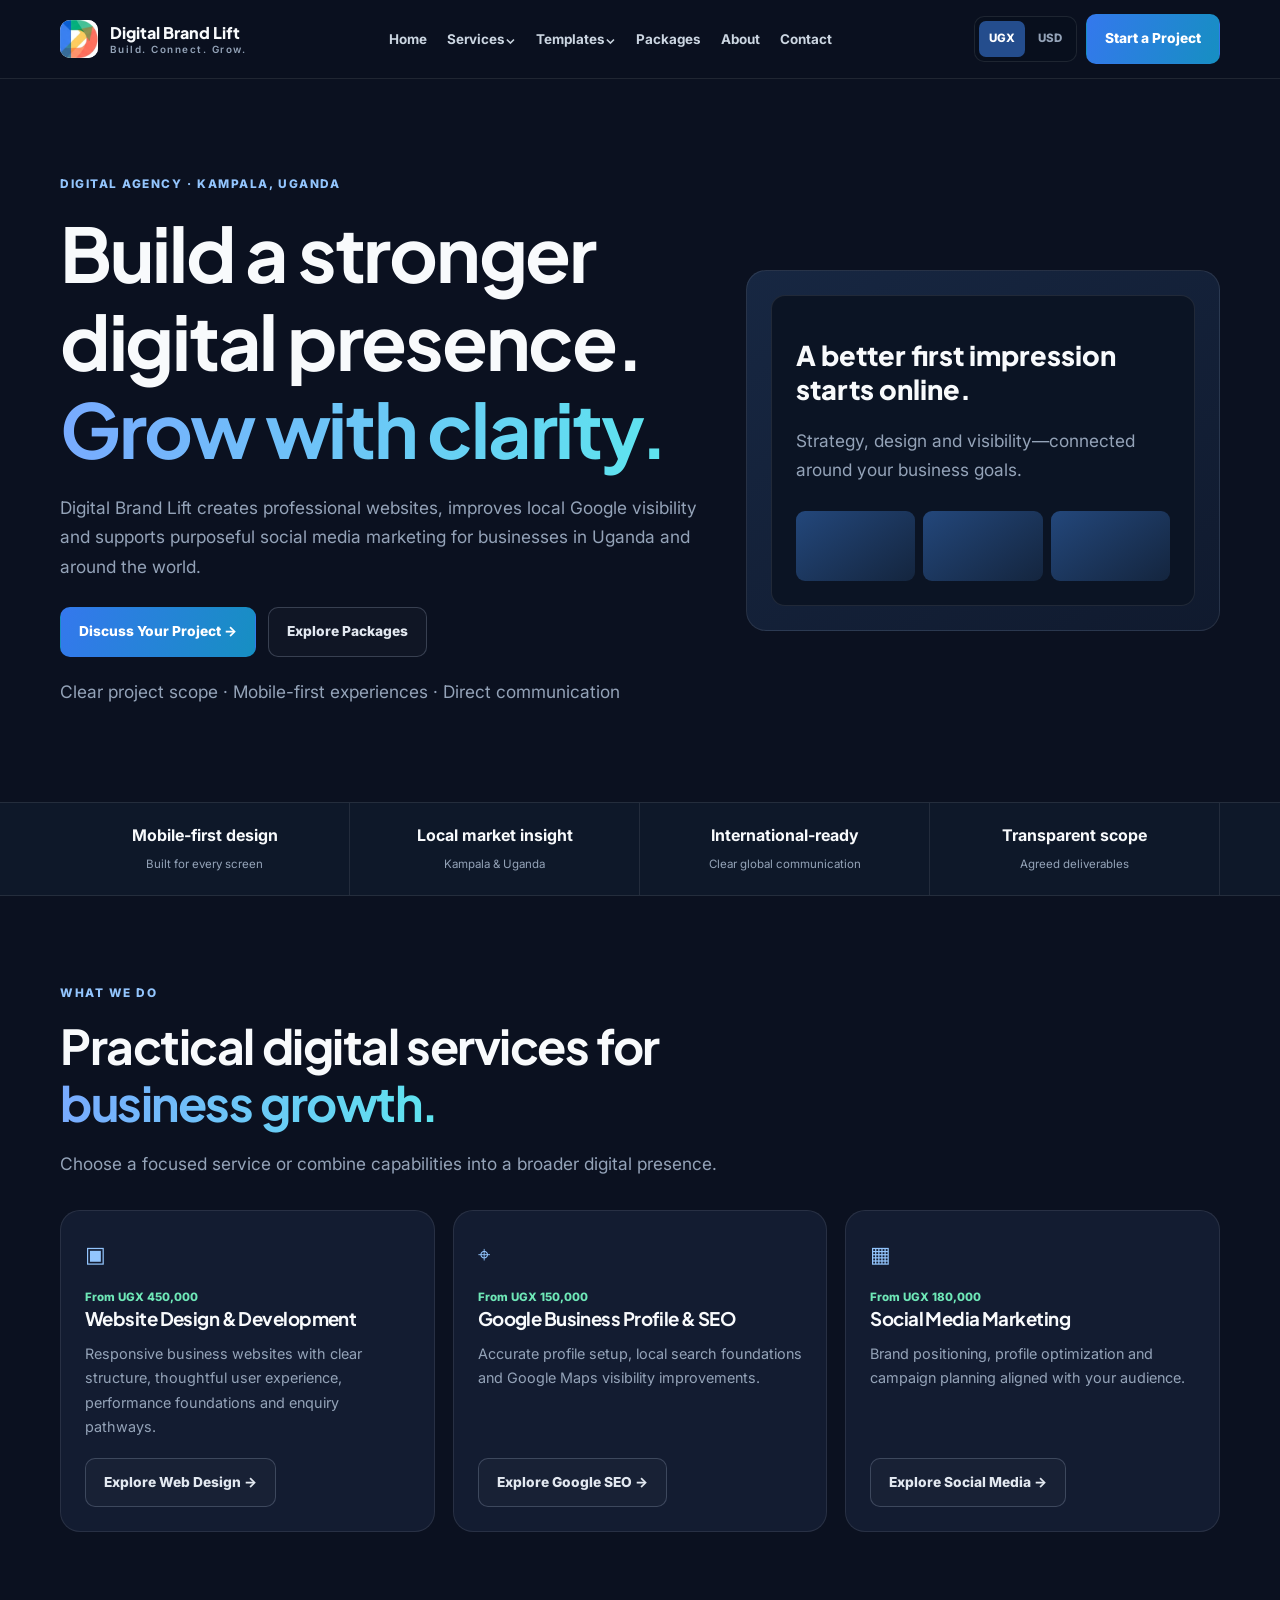
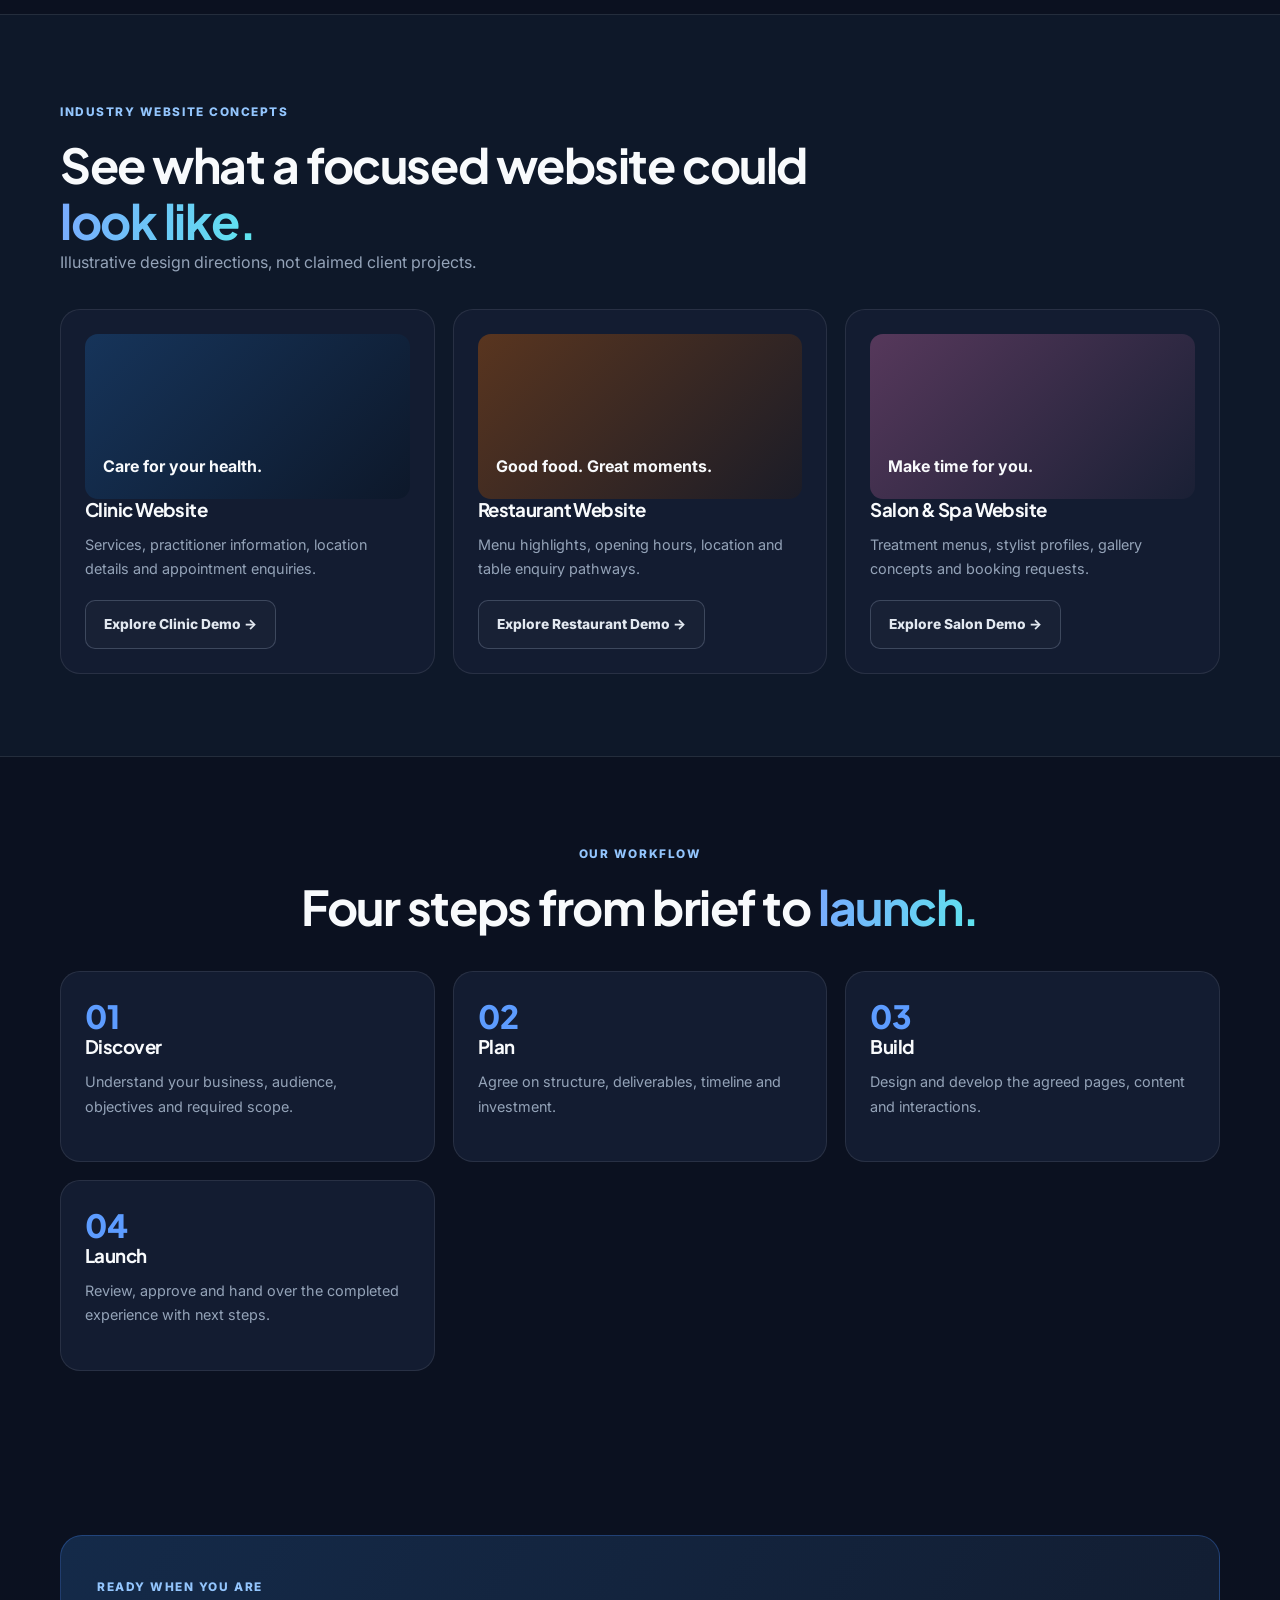
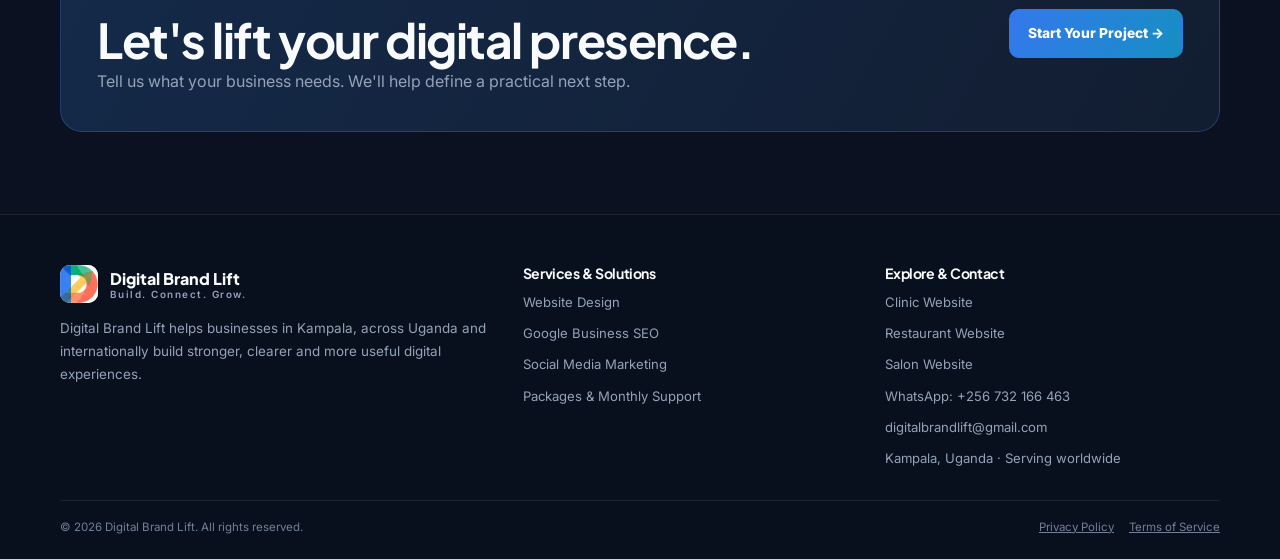
==== commit 250252ce: "Complete the four-step home page workflow" ====
--- a/index.html
+++ b/index.html
@@ -1 +1 @@
-<!DOCTYPE html><html lang="en"><head><meta charset="UTF-8"><meta name="viewport" content="width=device-width,initial-scale=1"><meta name="theme-color" content="#0B1120"><title>Digital Brand Lift | Website Design, Google SEO & Social Media Kampala</title><meta name="description" content="Professional website design, Google Business Profile SEO and social media marketing for businesses in Kampala, Uganda and worldwide."><link rel="canonical" href="https://xonearma-jpg.github.io/Digitalbrandlift/"><meta property="og:title" content="Digital Brand Lift | Website Design, Google SEO & Social Media Kampala"><meta property="og:description" content="Professional website design, Google Business Profile SEO and social media marketing for businesses in Kampala, Uganda and worldwide."><meta property="og:type" content="website"><meta property="og:image" content="https://xonearma-jpg.github.io/Digitalbrandlift/logo.png"><link rel="icon" href="favicon.jpg" type="image/jpeg"><link rel="stylesheet" href="assets/site.css"></head><body data-root="./"><header class="site-header"><div class="container nav-wrap"><a class="brand" href="index.html"><span class="brand-crop"><img src="logo.png" alt="" width="249" height="136"></span><span class="brand-copy">Digital Brand Lift<small>Build. Connect. Grow.</small></span></a><nav class="nav-links"><a href="index.html">Home</a><div class="nav-group"><button data-dropdown-toggle type="button">Services⌄</button><div class="dropdown"><a href="services/web-design.html">Website Design</a><a href="services/google-seo.html">Google Business SEO</a><a href="services/social-media.html">Social Media</a></div></div><div class="nav-group"><button data-dropdown-toggle type="button">Templates⌄</button><div class="dropdown"><a href="templates/clinic-website.html">Clinic</a><a href="templates/restaurant-website.html">Restaurant</a><a href="templates/salon-website.html">Salon</a></div></div><a href="packages.html">Packages</a><a href="about.html">About</a><a href="contact.html">Contact</a></nav><div class="nav-actions"><div class="currency-mini"><button data-currency="UGX">UGX</button><button data-currency="USD">USD</button></div><a class="btn btn-primary" href="contact.html">Start a Project</a><button class="menu-toggle" data-menu-toggle type="button" aria-expanded="false">☰</button></div></div><div class="mobile-panel" data-mobile-panel><a href="index.html">Home</a><a href="services/web-design.html">Website Design</a><a href="services/google-seo.html">Google SEO</a><a href="services/social-media.html">Social Media</a><a href="templates/clinic-website.html">Clinic Template</a><a href="templates/restaurant-website.html">Restaurant Template</a><a href="templates/salon-website.html">Salon Template</a><a href="packages.html">Packages</a><a href="about.html">About</a><a href="contact.html">Contact</a><div class="currency-toggle"><button data-currency="UGX">UGX (Uganda)</button><button data-currency="USD">USD (International)</button></div></div></header><main><section class="hero"><div class="container hero-grid"><div><span class="eyebrow">Digital agency · Kampala, Uganda</span><h1>Build a stronger digital presence. <span class="gradient-text">Grow with clarity.</span></h1><p>Digital Brand Lift creates professional websites, improves local Google visibility and supports purposeful social media marketing for businesses in Uganda and around the world.</p><div class="hero-actions"><a class="btn btn-primary" href="contact.html">Discuss Your Project →</a><a class="btn btn-outline" href="packages.html">Explore Packages</a></div><p class="small">Clear project scope · Mobile-first experiences · Direct communication</p></div><div class="hero-visual"><div class="visual-window"><div class="visual-title">A better first impression starts online.</div><p>Strategy, design and visibility—connected around your business goals.</p><div class="visual-bars"><span></span><span></span><span></span></div></div></div></div></section><section class="trust-strip"><div class="container trust-grid"><div class="trust-item"><strong>Mobile-first design</strong><span>Built for every screen</span></div><div class="trust-item"><strong>Local market insight</strong><span>Kampala &amp; Uganda</span></div><div class="trust-item"><strong>International-ready</strong><span>Clear global communication</span></div><div class="trust-item"><strong>Transparent scope</strong><span>Agreed deliverables</span></div></div></section><section class="section"><div class="container"><div class="section-head"><span class="eyebrow">What we do</span><h2>Practical digital services for <span class="gradient-text">business growth.</span></h2><p class="lead">Choose a focused service or combine capabilities into a broader digital presence.</p></div><div class="grid-3"><article class="card"><div class="card-icon">▣</div><span class="tag" data-ugx="From UGX 450,000" data-usd="From $125 USD">From UGX 450,000</span><h3>Website Design &amp; Development</h3><p>Responsive business websites with clear structure, thoughtful user experience, performance foundations and enquiry pathways.</p><a class="btn btn-outline" href="services/web-design.html">Explore Web Design →</a></article><article class="card"><div class="card-icon">⌖</div><span class="tag" data-ugx="From UGX 150,000" data-usd="From $45 USD">From UGX 150,000</span><h3>Google Business Profile &amp; SEO</h3><p>Accurate profile setup, local search foundations and Google Maps visibility improvements.</p><a class="btn btn-outline" href="services/google-seo.html">Explore Google SEO →</a></article><article class="card"><div class="card-icon">▦</div><span class="tag" data-ugx="From UGX 180,000" data-usd="From $50 USD">From UGX 180,000</span><h3>Social Media Marketing</h3><p>Brand positioning, profile optimization and campaign planning aligned with your audience.</p><a class="btn btn-outline" href="services/social-media.html">Explore Social Media →</a></article></div></div></section><section class="section section-alt"><div class="container"><div class="section-head"><span class="eyebrow">Industry website concepts</span><h2>See what a focused website could <span class="gradient-text">look like.</span></h2><p>Illustrative design directions, not claimed client projects.</p></div><div class="grid-3"><article class="card"><div class="template-preview"><strong>Care for your health.</strong></div><h3>Clinic Website</h3><p>Services, practitioner information, location details and appointment enquiries.</p><a class="btn btn-outline" href="templates/clinic-website.html">Explore Clinic Demo →</a></article><article class="card"><div class="template-preview restaurant"><strong>Good food. Great moments.</strong></div><h3>Restaurant Website</h3><p>Menu highlights, opening hours, location and table enquiry pathways.</p><a class="btn btn-outline" href="templates/restaurant-website.html">Explore Restaurant Demo →</a></article><article class="card"><div class="template-preview salon"><strong>Make time for you.</strong></div><h3>Salon &amp; Spa Website</h3><p>Treatment menus, stylist profiles, gallery concepts and booking requests.</p><a class="btn btn-outline" href="templates/salon-website.html">Explore Salon Demo →</a></article></div></div></section><section class="section"><div class="container"><div class="section-head center"><span class="eyebrow">Our workflow</span><h2>Four steps from brief to <span class="gradient-text">launch.</span></h2></div><div class="grid-3"><article class="card"><div class="step-number">01</div><h3>Discover</h3><p>Understand your business, audience, objectives and required scope.</p></article><article class="card"><div class="step-number">02</div><h3>Plan</h3><p>Agree on structure, deliverables, timeline and investment.</p></article><article class="card"><div class="step-number">03</div><h3>Build &amp; launch</h3><p>Design, develop, review and hand over the agreed experience.</p></article></div></div></section><section class="section"><div class="container"><div class="cta-band"><div><span class="eyebrow">Ready when you are</span><h2>Let's lift your digital presence.</h2><p>Tell us what your business needs. We'll help define a practical next step.</p></div><a class="btn btn-primary" href="contact.html">Start Your Project →</a></div></div></section></main><footer class="footer"><div class="container"><div class="footer-grid"><div><a class="brand" href="index.html"><span class="brand-crop"><img src="logo.png" alt="" width="249" height="136"></span><span class="brand-copy">Digital Brand Lift<small>Build. Connect. Grow.</small></span></a><p>Digital Brand Lift helps businesses in Kampala, across Uganda and internationally build stronger, clearer and more useful digital experiences.</p></div><div class="footer-col"><h4>Services &amp; Solutions</h4><a href="services/web-design.html">Website Design</a><a href="services/google-seo.html">Google Business SEO</a><a href="services/social-media.html">Social Media Marketing</a><a href="packages.html">Packages &amp; Monthly Support</a></div><div class="footer-col"><h4>Explore &amp; Contact</h4><a href="templates/clinic-website.html">Clinic Website</a><a href="templates/restaurant-website.html">Restaurant Website</a><a href="templates/salon-website.html">Salon Website</a><a href="https://wa.me/256732166463">WhatsApp: +256 732 166 463</a><a href="mailto:digitalbrandlift@gmail.com">digitalbrandlift@gmail.com</a><span>Kampala, Uganda · Serving worldwide</span></div></div><div class="footer-bottom"><span>© <span data-year></span> Digital Brand Lift. All rights reserved.</span><div class="footer-legal"><a href="privacy.html">Privacy Policy</a><a href="terms.html">Terms of Service</a></div></div></div></footer><script src="assets/site.js" defer></script></body></html>+<!DOCTYPE html><html lang="en"><head><meta charset="UTF-8"><meta name="viewport" content="width=device-width,initial-scale=1"><meta name="theme-color" content="#0B1120"><title>Digital Brand Lift | Website Design, Google SEO & Social Media Kampala</title><meta name="description" content="Professional website design, Google Business Profile SEO and social media marketing for businesses in Kampala, Uganda and worldwide."><link rel="canonical" href="https://xonearma-jpg.github.io/Digitalbrandlift/"><meta property="og:title" content="Digital Brand Lift | Website Design, Google SEO & Social Media Kampala"><meta property="og:description" content="Professional website design, Google Business Profile SEO and social media marketing for businesses in Kampala, Uganda and worldwide."><meta property="og:type" content="website"><meta property="og:image" content="https://xonearma-jpg.github.io/Digitalbrandlift/logo.png"><link rel="icon" href="favicon.jpg" type="image/jpeg"><link rel="stylesheet" href="assets/site.css"></head><body data-root="./"><header class="site-header"><div class="container nav-wrap"><a class="brand" href="index.html"><span class="brand-crop"><img src="logo.png" alt="" width="249" height="136"></span><span class="brand-copy">Digital Brand Lift<small>Build. Connect. Grow.</small></span></a><nav class="nav-links"><a href="index.html">Home</a><div class="nav-group"><button data-dropdown-toggle type="button">Services⌄</button><div class="dropdown"><a href="services/web-design.html">Website Design</a><a href="services/google-seo.html">Google Business SEO</a><a href="services/social-media.html">Social Media</a></div></div><div class="nav-group"><button data-dropdown-toggle type="button">Templates⌄</button><div class="dropdown"><a href="templates/clinic-website.html">Clinic</a><a href="templates/restaurant-website.html">Restaurant</a><a href="templates/salon-website.html">Salon</a></div></div><a href="packages.html">Packages</a><a href="about.html">About</a><a href="contact.html">Contact</a></nav><div class="nav-actions"><div class="currency-mini"><button data-currency="UGX">UGX</button><button data-currency="USD">USD</button></div><a class="btn btn-primary" href="contact.html">Start a Project</a><button class="menu-toggle" data-menu-toggle type="button" aria-expanded="false">☰</button></div></div><div class="mobile-panel" data-mobile-panel><a href="index.html">Home</a><a href="services/web-design.html">Website Design</a><a href="services/google-seo.html">Google SEO</a><a href="services/social-media.html">Social Media</a><a href="templates/clinic-website.html">Clinic Template</a><a href="templates/restaurant-website.html">Restaurant Template</a><a href="templates/salon-website.html">Salon Template</a><a href="packages.html">Packages</a><a href="about.html">About</a><a href="contact.html">Contact</a><div class="currency-toggle"><button data-currency="UGX">UGX (Uganda)</button><button data-currency="USD">USD (International)</button></div></div></header><main><section class="hero"><div class="container hero-grid"><div><span class="eyebrow">Digital agency · Kampala, Uganda</span><h1>Build a stronger digital presence. <span class="gradient-text">Grow with clarity.</span></h1><p>Digital Brand Lift creates professional websites, improves local Google visibility and supports purposeful social media marketing for businesses in Uganda and around the world.</p><div class="hero-actions"><a class="btn btn-primary" href="contact.html">Discuss Your Project →</a><a class="btn btn-outline" href="packages.html">Explore Packages</a></div><p class="small">Clear project scope · Mobile-first experiences · Direct communication</p></div><div class="hero-visual"><div class="visual-window"><div class="visual-title">A better first impression starts online.</div><p>Strategy, design and visibility—connected around your business goals.</p><div class="visual-bars"><span></span><span></span><span></span></div></div></div></div></section><section class="trust-strip"><div class="container trust-grid"><div class="trust-item"><strong>Mobile-first design</strong><span>Built for every screen</span></div><div class="trust-item"><strong>Local market insight</strong><span>Kampala &amp; Uganda</span></div><div class="trust-item"><strong>International-ready</strong><span>Clear global communication</span></div><div class="trust-item"><strong>Transparent scope</strong><span>Agreed deliverables</span></div></div></section><section class="section"><div class="container"><div class="section-head"><span class="eyebrow">What we do</span><h2>Practical digital services for <span class="gradient-text">business growth.</span></h2><p class="lead">Choose a focused service or combine capabilities into a broader digital presence.</p></div><div class="grid-3"><article class="card"><div class="card-icon">▣</div><span class="tag" data-ugx="From UGX 450,000" data-usd="From $125 USD">From UGX 450,000</span><h3>Website Design &amp; Development</h3><p>Responsive business websites with clear structure, thoughtful user experience, performance foundations and enquiry pathways.</p><a class="btn btn-outline" href="services/web-design.html">Explore Web Design →</a></article><article class="card"><div class="card-icon">⌖</div><span class="tag" data-ugx="From UGX 150,000" data-usd="From $45 USD">From UGX 150,000</span><h3>Google Business Profile &amp; SEO</h3><p>Accurate profile setup, local search foundations and Google Maps visibility improvements.</p><a class="btn btn-outline" href="services/google-seo.html">Explore Google SEO →</a></article><article class="card"><div class="card-icon">▦</div><span class="tag" data-ugx="From UGX 180,000" data-usd="From $50 USD">From UGX 180,000</span><h3>Social Media Marketing</h3><p>Brand positioning, profile optimization and campaign planning aligned with your audience.</p><a class="btn btn-outline" href="services/social-media.html">Explore Social Media →</a></article></div></div></section><section class="section section-alt"><div class="container"><div class="section-head"><span class="eyebrow">Industry website concepts</span><h2>See what a focused website could <span class="gradient-text">look like.</span></h2><p>Illustrative design directions, not claimed client projects.</p></div><div class="grid-3"><article class="card"><div class="template-preview"><strong>Care for your health.</strong></div><h3>Clinic Website</h3><p>Services, practitioner information, location details and appointment enquiries.</p><a class="btn btn-outline" href="templates/clinic-website.html">Explore Clinic Demo →</a></article><article class="card"><div class="template-preview restaurant"><strong>Good food. Great moments.</strong></div><h3>Restaurant Website</h3><p>Menu highlights, opening hours, location and table enquiry pathways.</p><a class="btn btn-outline" href="templates/restaurant-website.html">Explore Restaurant Demo →</a></article><article class="card"><div class="template-preview salon"><strong>Make time for you.</strong></div><h3>Salon &amp; Spa Website</h3><p>Treatment menus, stylist profiles, gallery concepts and booking requests.</p><a class="btn btn-outline" href="templates/salon-website.html">Explore Salon Demo →</a></article></div></div></section><section class="section"><div class="container"><div class="section-head center"><span class="eyebrow">Our workflow</span><h2>Four steps from brief to <span class="gradient-text">launch.</span></h2></div><div class="grid-3"><article class="card"><div class="step-number">01</div><h3>Discover</h3><p>Understand your business, audience, objectives and required scope.</p></article><article class="card"><div class="step-number">02</div><h3>Plan</h3><p>Agree on structure, deliverables, timeline and investment.</p></article><article class="card"><div class="step-number">03</div><h3>Build</h3><p>Design and develop the agreed pages, content and interactions.</p></article><article class="card"><div class="step-number">04</div><h3>Launch</h3><p>Review, approve and hand over the completed experience with next steps.</p></article></div></div></section><section class="section"><div class="container"><div class="cta-band"><div><span class="eyebrow">Ready when you are</span><h2>Let's lift your digital presence.</h2><p>Tell us what your business needs. We'll help define a practical next step.</p></div><a class="btn btn-primary" href="contact.html">Start Your Project →</a></div></div></section></main><footer class="footer"><div class="container"><div class="footer-grid"><div><a class="brand" href="index.html"><span class="brand-crop"><img src="logo.png" alt="" width="249" height="136"></span><span class="brand-copy">Digital Brand Lift<small>Build. Connect. Grow.</small></span></a><p>Digital Brand Lift helps businesses in Kampala, across Uganda and internationally build stronger, clearer and more useful digital experiences.</p></div><div class="footer-col"><h4>Services &amp; Solutions</h4><a href="services/web-design.html">Website Design</a><a href="services/google-seo.html">Google Business SEO</a><a href="services/social-media.html">Social Media Marketing</a><a href="packages.html">Packages &amp; Monthly Support</a></div><div class="footer-col"><h4>Explore &amp; Contact</h4><a href="templates/clinic-website.html">Clinic Website</a><a href="templates/restaurant-website.html">Restaurant Website</a><a href="templates/salon-website.html">Salon Website</a><a href="https://wa.me/256732166463">WhatsApp: +256 732 166 463</a><a href="mailto:digitalbrandlift@gmail.com">digitalbrandlift@gmail.com</a><span>Kampala, Uganda · Serving worldwide</span></div></div><div class="footer-bottom"><span>© <span data-year></span> Digital Brand Lift. All rights reserved.</span><div class="footer-legal"><a href="privacy.html">Privacy Policy</a><a href="terms.html">Terms of Service</a></div></div></div></footer><script src="assets/site.js" defer></script></body></html>
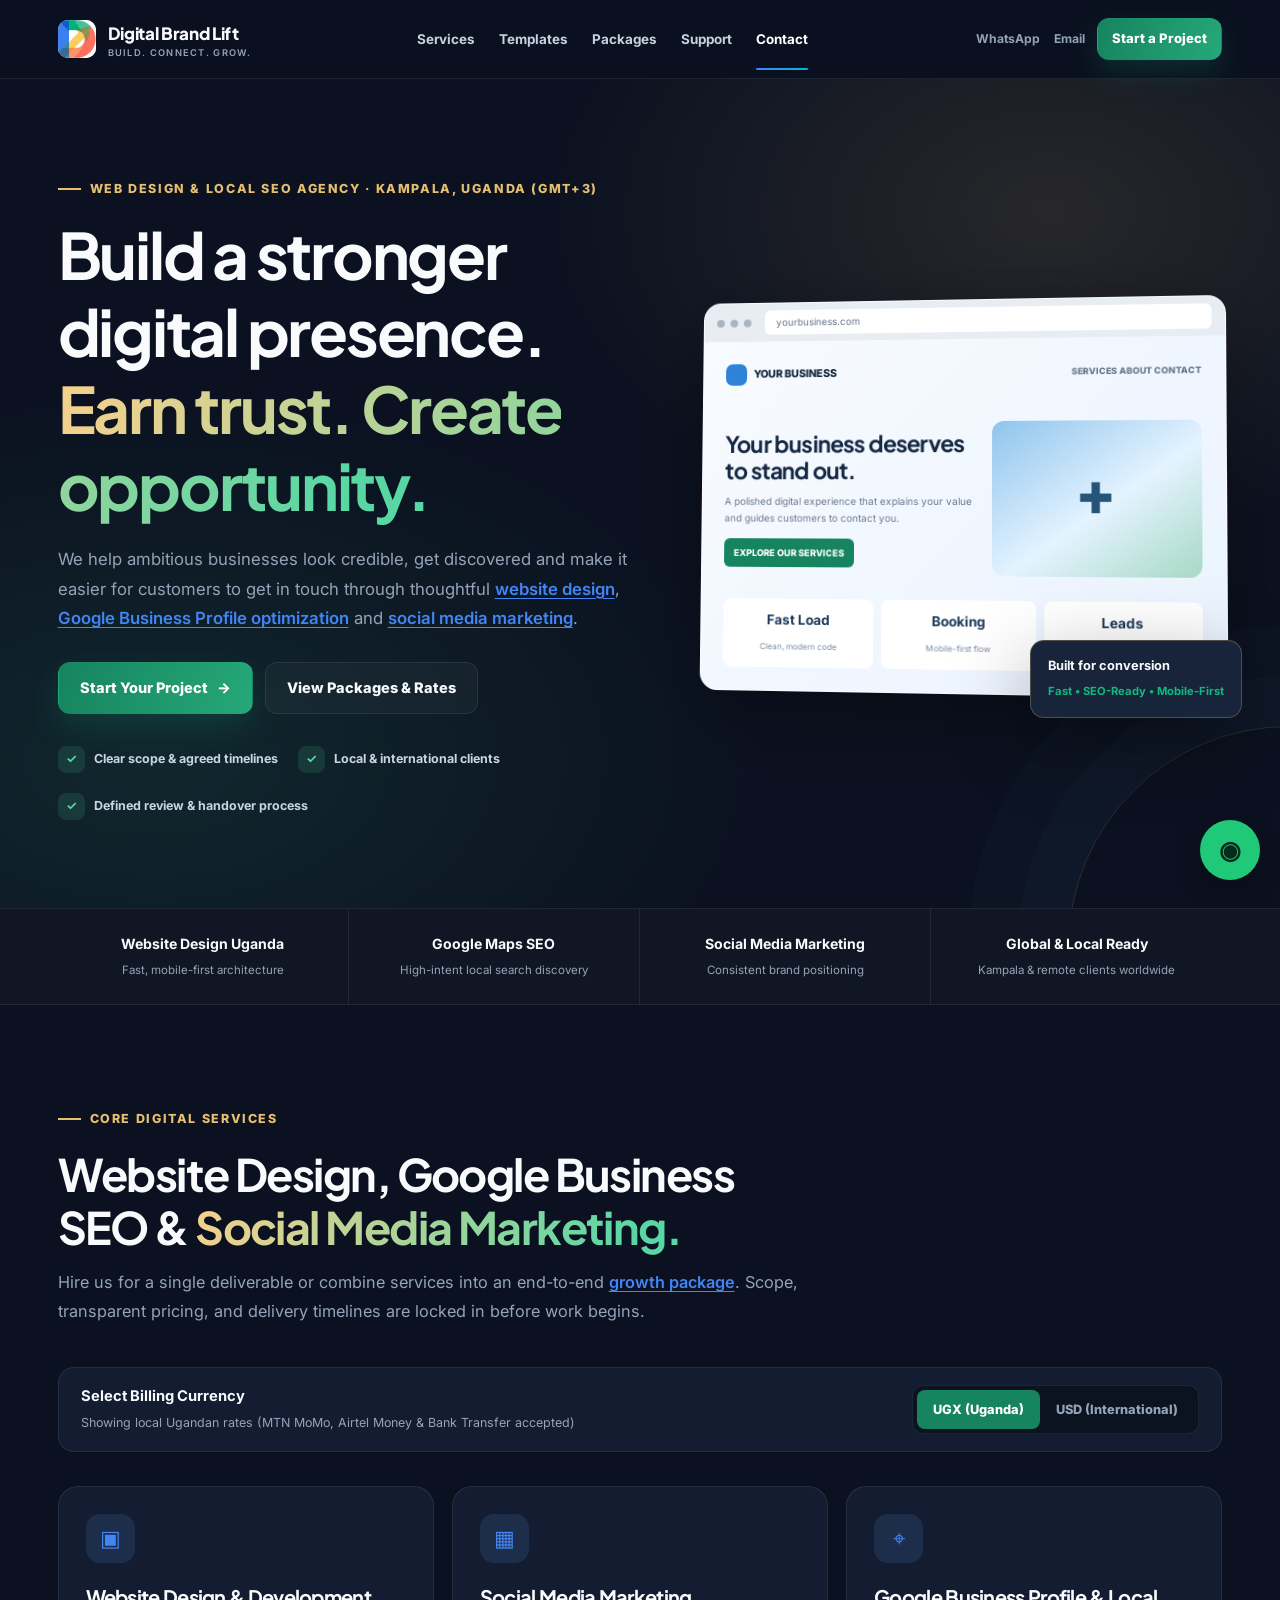
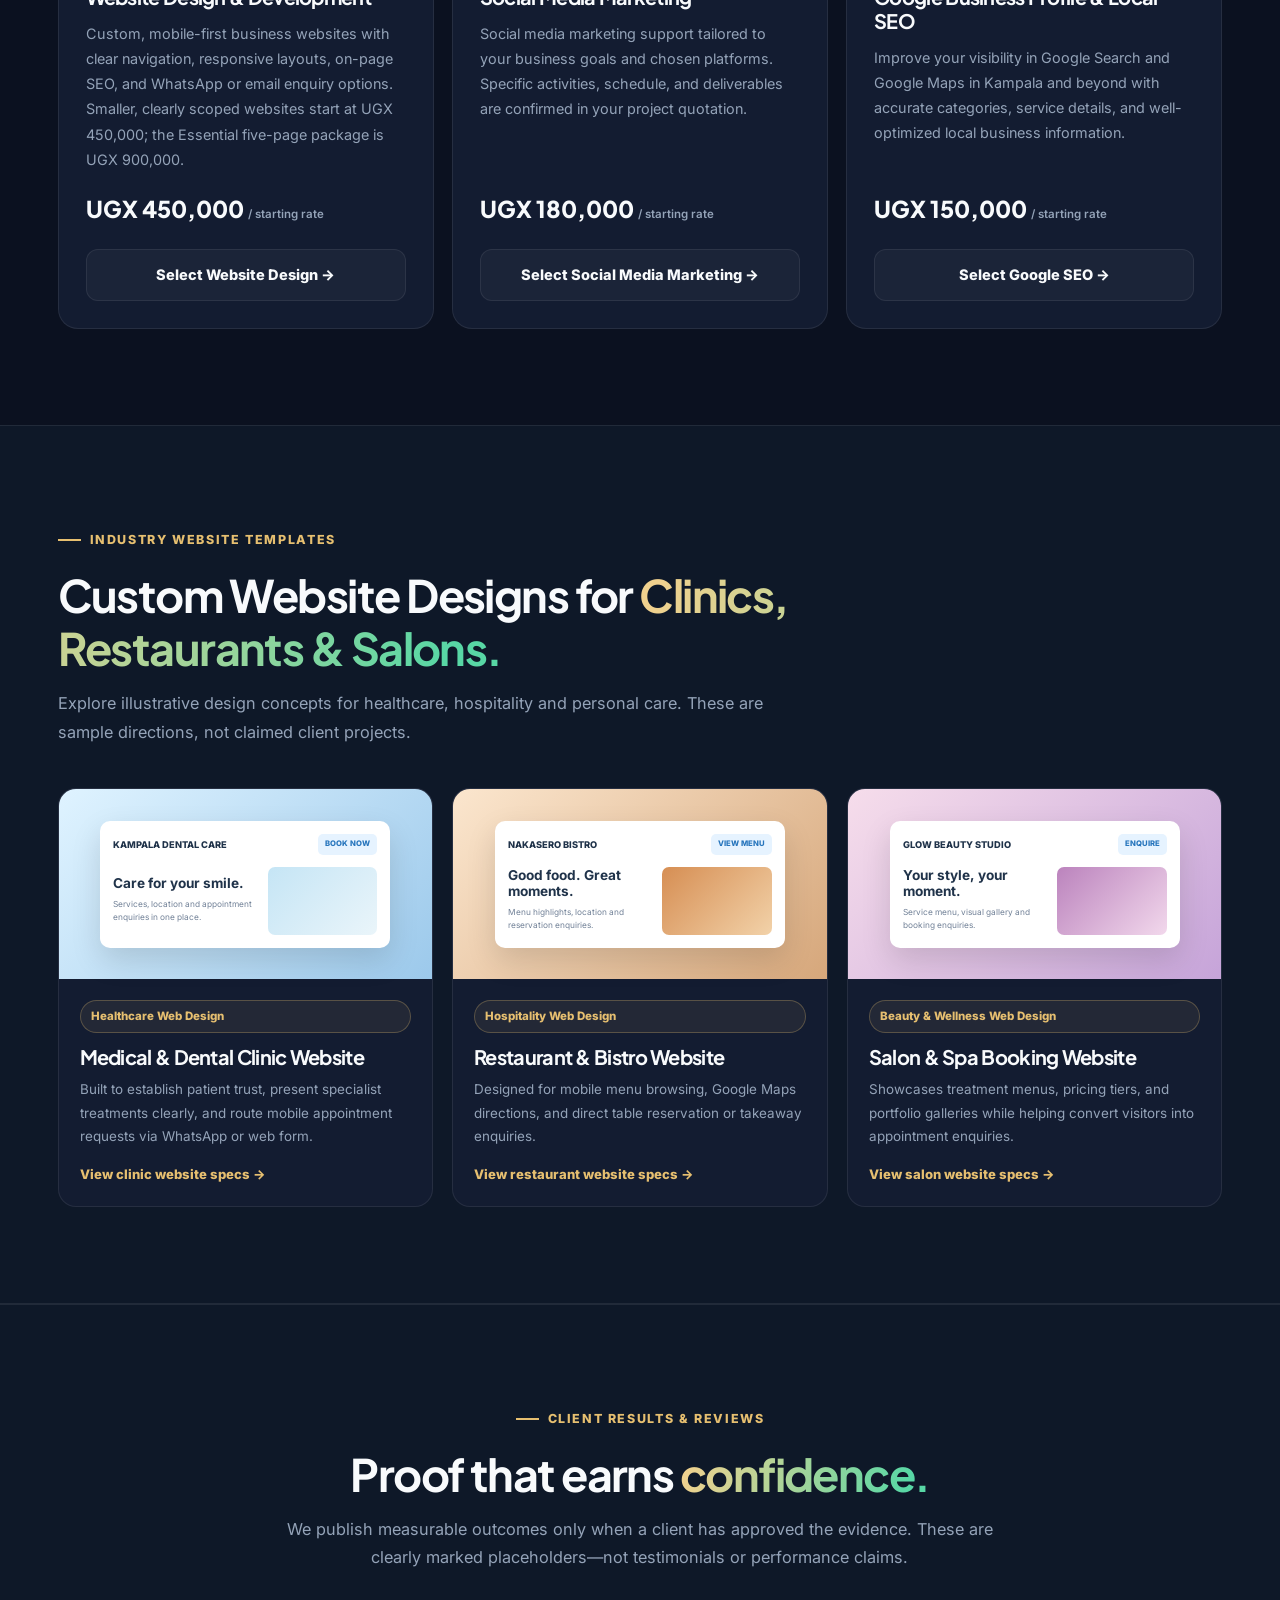
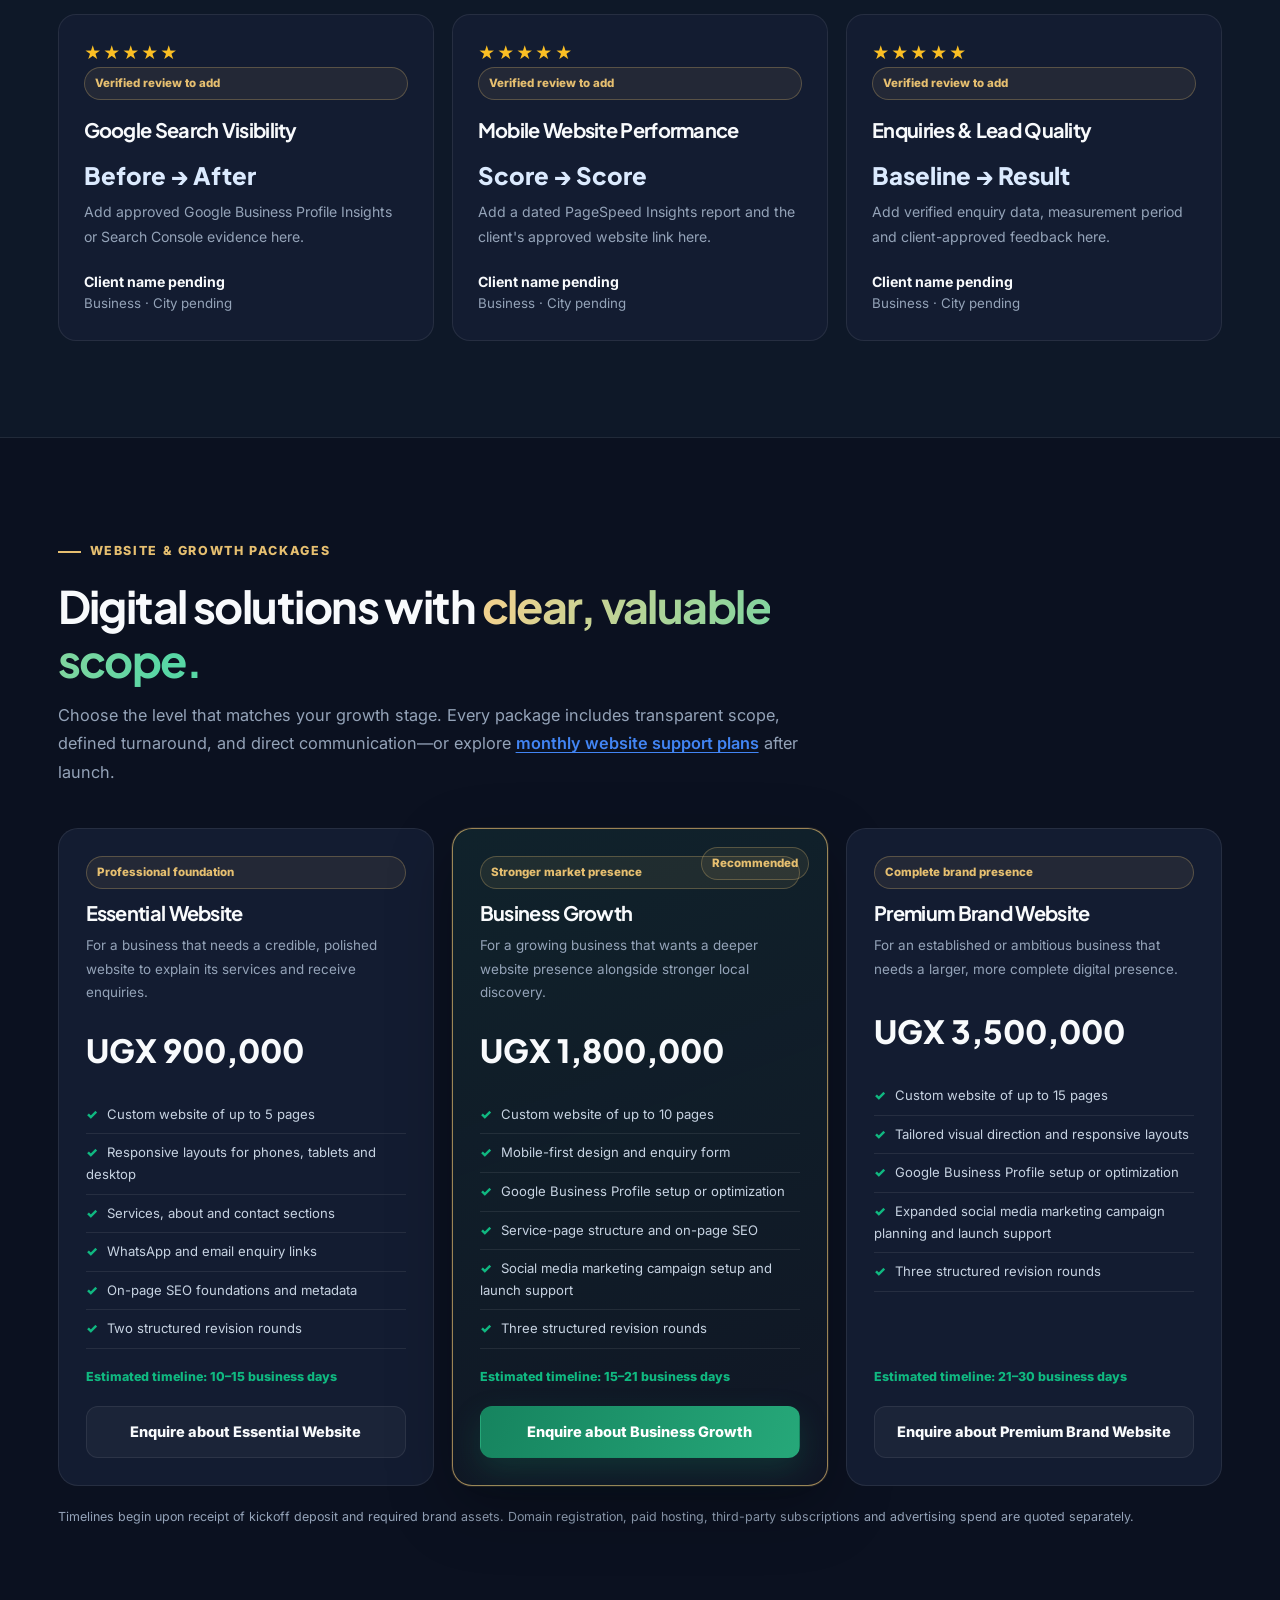
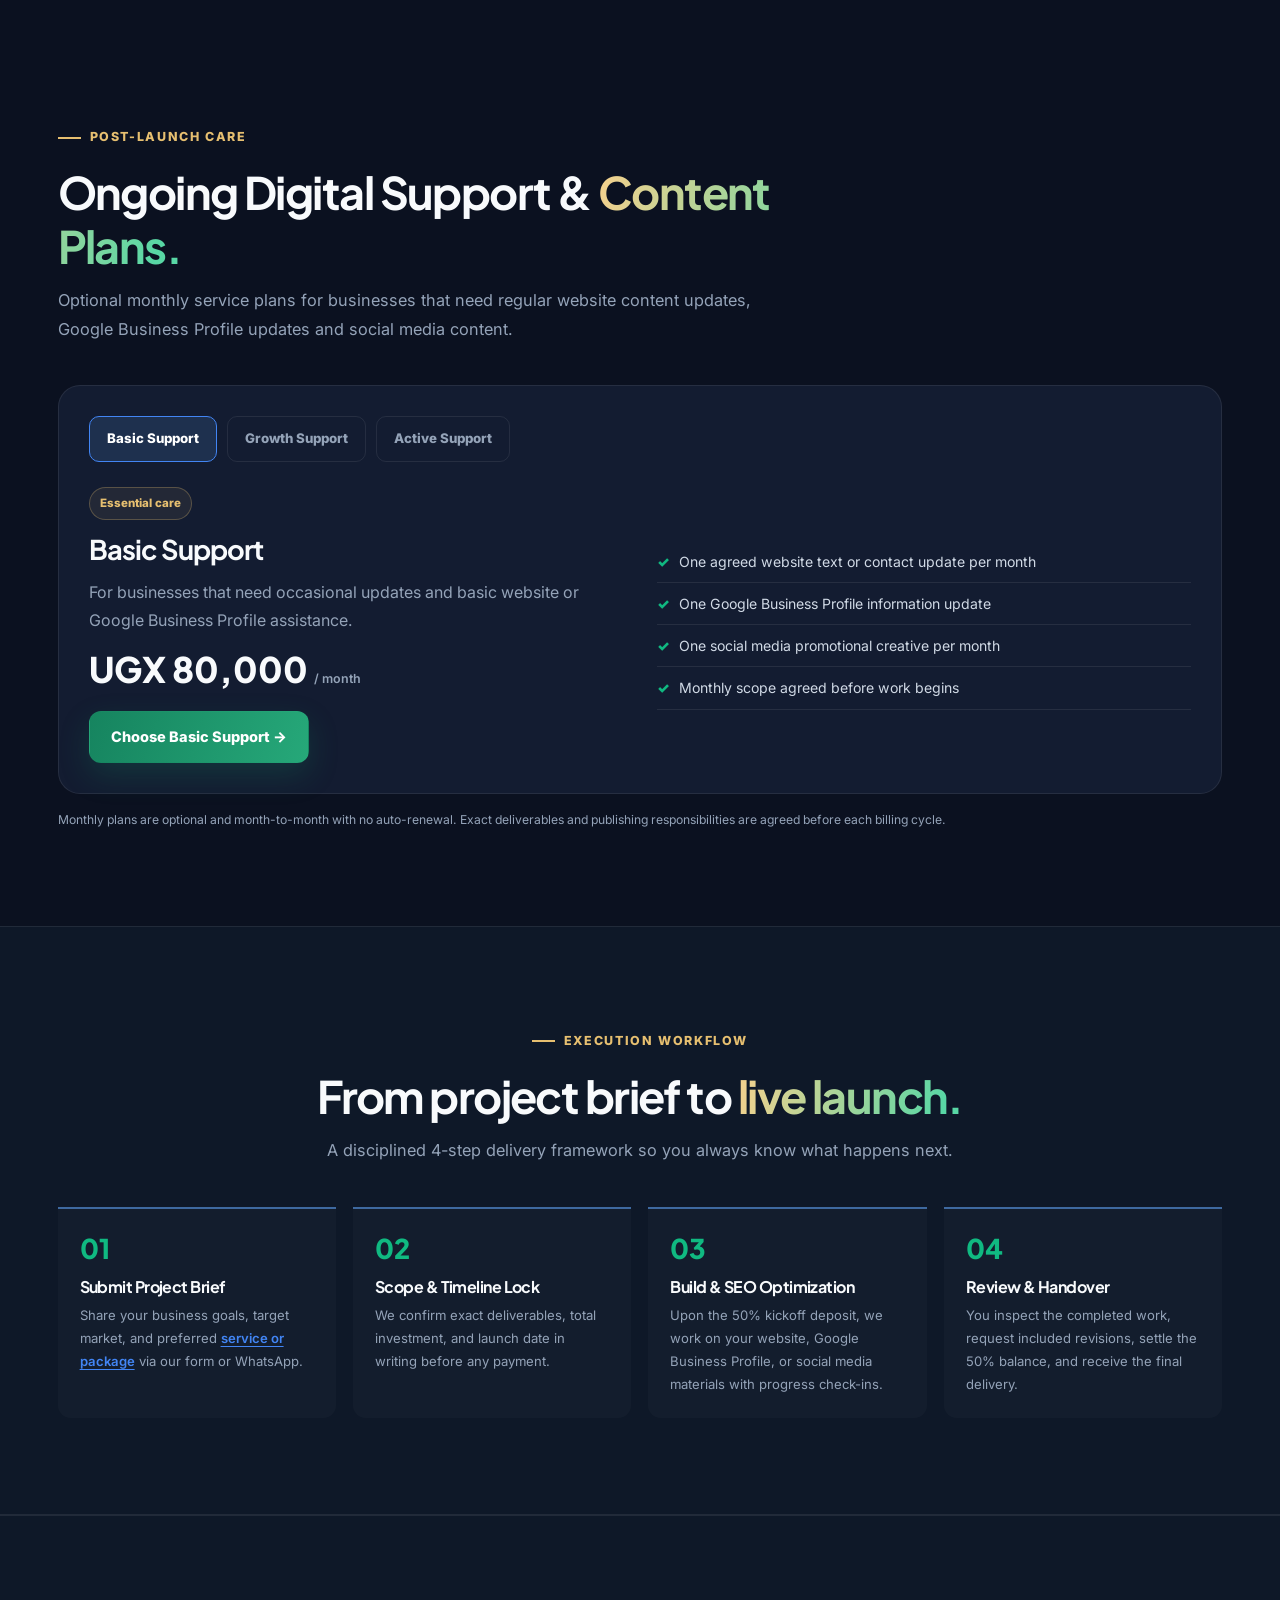
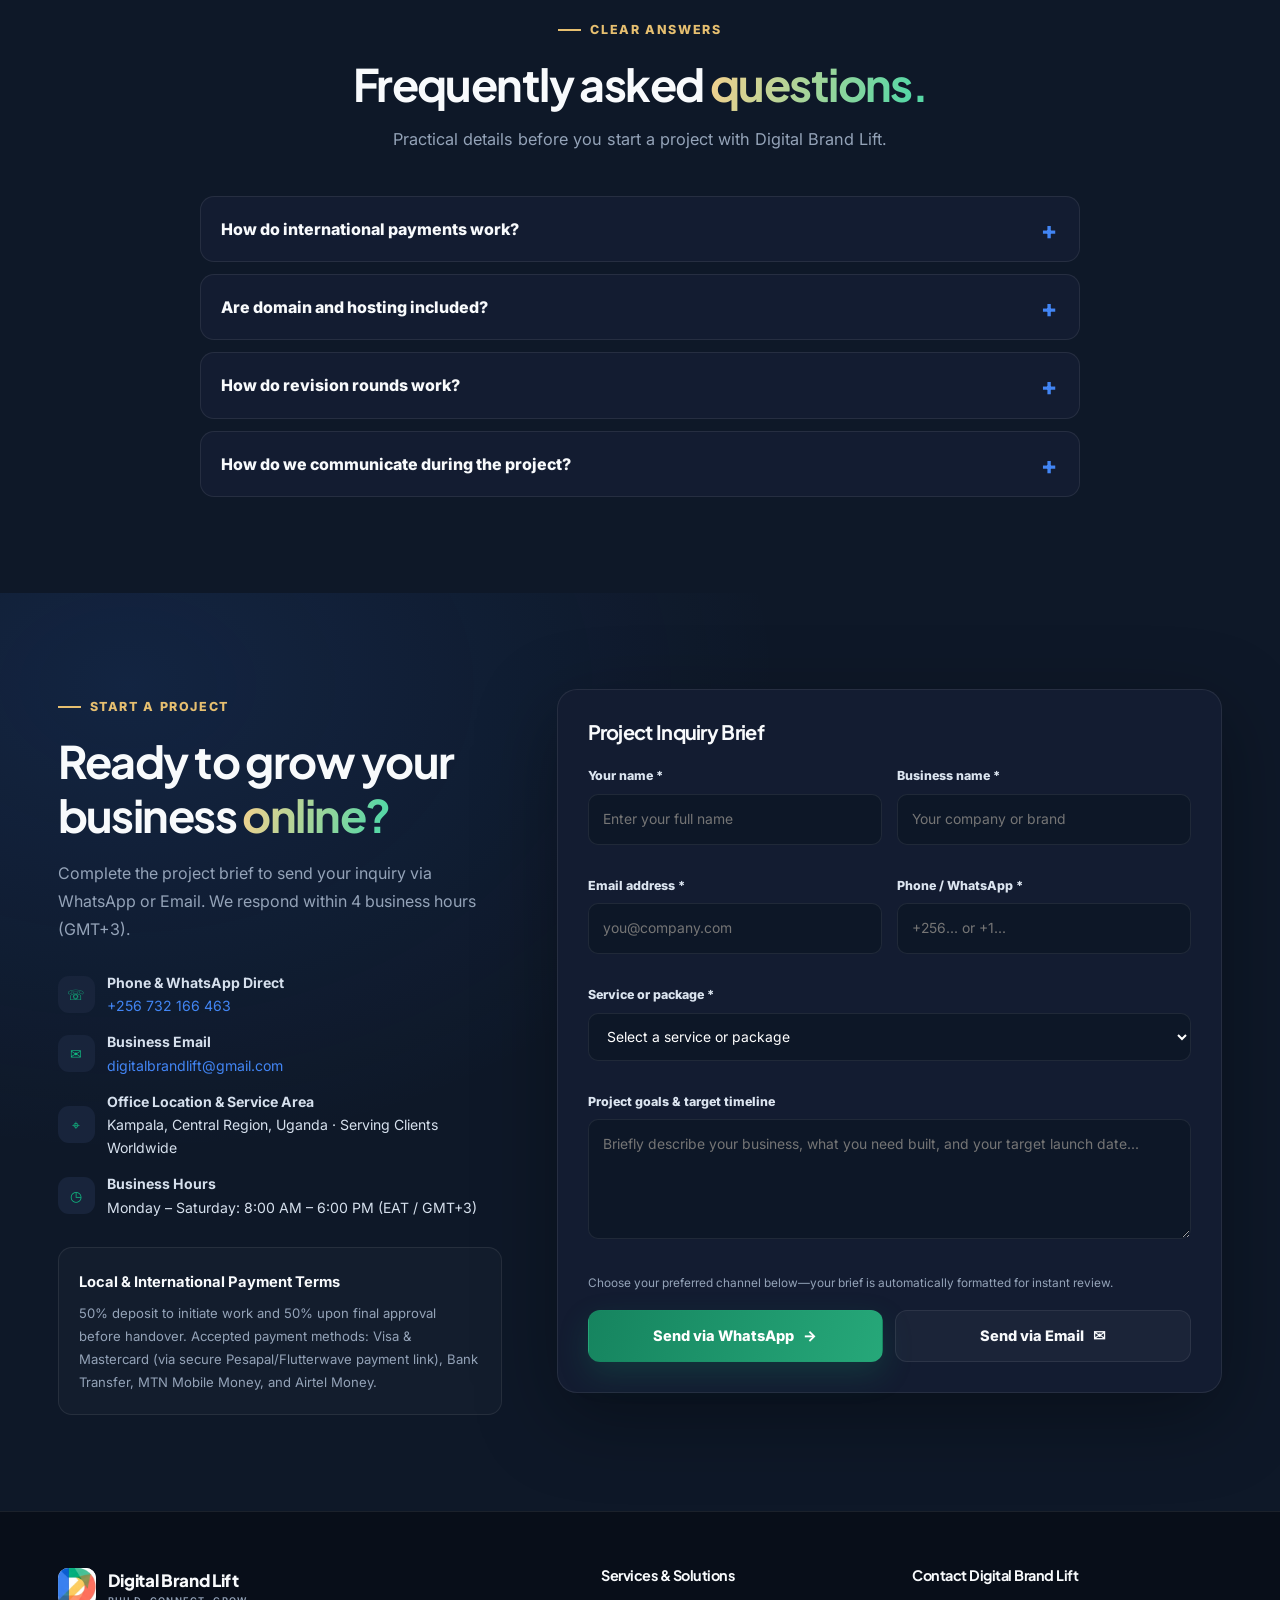
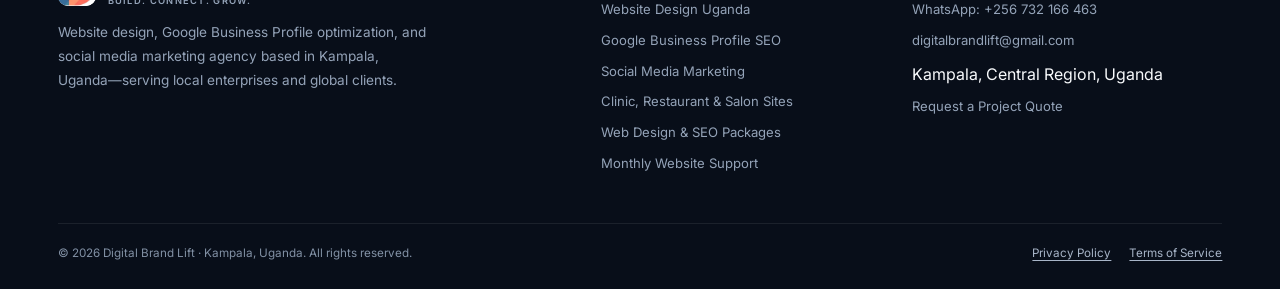
==== commit 3e44e64e: "Restore previous single-page Digital Brand Lift website" ====
--- a/index.html
+++ b/index.html
@@ -1 +1,1960 @@
-<!DOCTYPE html><html lang="en"><head><meta charset="UTF-8"><meta name="viewport" content="width=device-width,initial-scale=1"><meta name="theme-color" content="#0B1120"><title>Digital Brand Lift | Website Design, Google SEO & Social Media Kampala</title><meta name="description" content="Professional website design, Google Business Profile SEO and social media marketing for businesses in Kampala, Uganda and worldwide."><link rel="canonical" href="https://xonearma-jpg.github.io/Digitalbrandlift/"><meta property="og:title" content="Digital Brand Lift | Website Design, Google SEO & Social Media Kampala"><meta property="og:description" content="Professional website design, Google Business Profile SEO and social media marketing for businesses in Kampala, Uganda and worldwide."><meta property="og:type" content="website"><meta property="og:image" content="https://xonearma-jpg.github.io/Digitalbrandlift/logo.png"><link rel="icon" href="favicon.jpg" type="image/jpeg"><link rel="stylesheet" href="assets/site.css"></head><body data-root="./"><header class="site-header"><div class="container nav-wrap"><a class="brand" href="index.html"><span class="brand-crop"><img src="logo.png" alt="" width="249" height="136"></span><span class="brand-copy">Digital Brand Lift<small>Build. Connect. Grow.</small></span></a><nav class="nav-links"><a href="index.html">Home</a><div class="nav-group"><button data-dropdown-toggle type="button">Services⌄</button><div class="dropdown"><a href="services/web-design.html">Website Design</a><a href="services/google-seo.html">Google Business SEO</a><a href="services/social-media.html">Social Media</a></div></div><div class="nav-group"><button data-dropdown-toggle type="button">Templates⌄</button><div class="dropdown"><a href="templates/clinic-website.html">Clinic</a><a href="templates/restaurant-website.html">Restaurant</a><a href="templates/salon-website.html">Salon</a></div></div><a href="packages.html">Packages</a><a href="about.html">About</a><a href="contact.html">Contact</a></nav><div class="nav-actions"><div class="currency-mini"><button data-currency="UGX">UGX</button><button data-currency="USD">USD</button></div><a class="btn btn-primary" href="contact.html">Start a Project</a><button class="menu-toggle" data-menu-toggle type="button" aria-expanded="false">☰</button></div></div><div class="mobile-panel" data-mobile-panel><a href="index.html">Home</a><a href="services/web-design.html">Website Design</a><a href="services/google-seo.html">Google SEO</a><a href="services/social-media.html">Social Media</a><a href="templates/clinic-website.html">Clinic Template</a><a href="templates/restaurant-website.html">Restaurant Template</a><a href="templates/salon-website.html">Salon Template</a><a href="packages.html">Packages</a><a href="about.html">About</a><a href="contact.html">Contact</a><div class="currency-toggle"><button data-currency="UGX">UGX (Uganda)</button><button data-currency="USD">USD (International)</button></div></div></header><main><section class="hero"><div class="container hero-grid"><div><span class="eyebrow">Digital agency · Kampala, Uganda</span><h1>Build a stronger digital presence. <span class="gradient-text">Grow with clarity.</span></h1><p>Digital Brand Lift creates professional websites, improves local Google visibility and supports purposeful social media marketing for businesses in Uganda and around the world.</p><div class="hero-actions"><a class="btn btn-primary" href="contact.html">Discuss Your Project →</a><a class="btn btn-outline" href="packages.html">Explore Packages</a></div><p class="small">Clear project scope · Mobile-first experiences · Direct communication</p></div><div class="hero-visual"><div class="visual-window"><div class="visual-title">A better first impression starts online.</div><p>Strategy, design and visibility—connected around your business goals.</p><div class="visual-bars"><span></span><span></span><span></span></div></div></div></div></section><section class="trust-strip"><div class="container trust-grid"><div class="trust-item"><strong>Mobile-first design</strong><span>Built for every screen</span></div><div class="trust-item"><strong>Local market insight</strong><span>Kampala &amp; Uganda</span></div><div class="trust-item"><strong>International-ready</strong><span>Clear global communication</span></div><div class="trust-item"><strong>Transparent scope</strong><span>Agreed deliverables</span></div></div></section><section class="section"><div class="container"><div class="section-head"><span class="eyebrow">What we do</span><h2>Practical digital services for <span class="gradient-text">business growth.</span></h2><p class="lead">Choose a focused service or combine capabilities into a broader digital presence.</p></div><div class="grid-3"><article class="card"><div class="card-icon">▣</div><span class="tag" data-ugx="From UGX 450,000" data-usd="From $125 USD">From UGX 450,000</span><h3>Website Design &amp; Development</h3><p>Responsive business websites with clear structure, thoughtful user experience, performance foundations and enquiry pathways.</p><a class="btn btn-outline" href="services/web-design.html">Explore Web Design →</a></article><article class="card"><div class="card-icon">⌖</div><span class="tag" data-ugx="From UGX 150,000" data-usd="From $45 USD">From UGX 150,000</span><h3>Google Business Profile &amp; SEO</h3><p>Accurate profile setup, local search foundations and Google Maps visibility improvements.</p><a class="btn btn-outline" href="services/google-seo.html">Explore Google SEO →</a></article><article class="card"><div class="card-icon">▦</div><span class="tag" data-ugx="From UGX 180,000" data-usd="From $50 USD">From UGX 180,000</span><h3>Social Media Marketing</h3><p>Brand positioning, profile optimization and campaign planning aligned with your audience.</p><a class="btn btn-outline" href="services/social-media.html">Explore Social Media →</a></article></div></div></section><section class="section section-alt"><div class="container"><div class="section-head"><span class="eyebrow">Industry website concepts</span><h2>See what a focused website could <span class="gradient-text">look like.</span></h2><p>Illustrative design directions, not claimed client projects.</p></div><div class="grid-3"><article class="card"><div class="template-preview"><strong>Care for your health.</strong></div><h3>Clinic Website</h3><p>Services, practitioner information, location details and appointment enquiries.</p><a class="btn btn-outline" href="templates/clinic-website.html">Explore Clinic Demo →</a></article><article class="card"><div class="template-preview restaurant"><strong>Good food. Great moments.</strong></div><h3>Restaurant Website</h3><p>Menu highlights, opening hours, location and table enquiry pathways.</p><a class="btn btn-outline" href="templates/restaurant-website.html">Explore Restaurant Demo →</a></article><article class="card"><div class="template-preview salon"><strong>Make time for you.</strong></div><h3>Salon &amp; Spa Website</h3><p>Treatment menus, stylist profiles, gallery concepts and booking requests.</p><a class="btn btn-outline" href="templates/salon-website.html">Explore Salon Demo →</a></article></div></div></section><section class="section"><div class="container"><div class="section-head center"><span class="eyebrow">Our workflow</span><h2>Four steps from brief to <span class="gradient-text">launch.</span></h2></div><div class="grid-3"><article class="card"><div class="step-number">01</div><h3>Discover</h3><p>Understand your business, audience, objectives and required scope.</p></article><article class="card"><div class="step-number">02</div><h3>Plan</h3><p>Agree on structure, deliverables, timeline and investment.</p></article><article class="card"><div class="step-number">03</div><h3>Build</h3><p>Design and develop the agreed pages, content and interactions.</p></article><article class="card"><div class="step-number">04</div><h3>Launch</h3><p>Review, approve and hand over the completed experience with next steps.</p></article></div></div></section><section class="section"><div class="container"><div class="cta-band"><div><span class="eyebrow">Ready when you are</span><h2>Let's lift your digital presence.</h2><p>Tell us what your business needs. We'll help define a practical next step.</p></div><a class="btn btn-primary" href="contact.html">Start Your Project →</a></div></div></section></main><footer class="footer"><div class="container"><div class="footer-grid"><div><a class="brand" href="index.html"><span class="brand-crop"><img src="logo.png" alt="" width="249" height="136"></span><span class="brand-copy">Digital Brand Lift<small>Build. Connect. Grow.</small></span></a><p>Digital Brand Lift helps businesses in Kampala, across Uganda and internationally build stronger, clearer and more useful digital experiences.</p></div><div class="footer-col"><h4>Services &amp; Solutions</h4><a href="services/web-design.html">Website Design</a><a href="services/google-seo.html">Google Business SEO</a><a href="services/social-media.html">Social Media Marketing</a><a href="packages.html">Packages &amp; Monthly Support</a></div><div class="footer-col"><h4>Explore &amp; Contact</h4><a href="templates/clinic-website.html">Clinic Website</a><a href="templates/restaurant-website.html">Restaurant Website</a><a href="templates/salon-website.html">Salon Website</a><a href="https://wa.me/256732166463">WhatsApp: +256 732 166 463</a><a href="mailto:digitalbrandlift@gmail.com">digitalbrandlift@gmail.com</a><span>Kampala, Uganda · Serving worldwide</span></div></div><div class="footer-bottom"><span>© <span data-year></span> Digital Brand Lift. All rights reserved.</span><div class="footer-legal"><a href="privacy.html">Privacy Policy</a><a href="terms.html">Terms of Service</a></div></div></div></footer><script src="assets/site.js" defer></script></body></html>+
+<!DOCTYPE html>
+<html lang="en">
+<head>
+  <!-- Google Analytics 4 -->
+  <script async src="https://www.googletagmanager.com/gtag/js?id=G-2ZZ420RL4R"></script>
+  <script>
+    window.dataLayer = window.dataLayer || [];
+    function gtag(){dataLayer.push(arguments);}
+    gtag('js', new Date());
+    gtag('config', 'G-2ZZ420RL4R', { send_page_view: false });
+  </script>
+  <!-- End Google Analytics 4 -->
+
+  <meta charset="UTF-8">
+  <meta name="viewport" content="width=device-width, initial-scale=1.0">
+  <link rel="icon" type="image/svg+xml" href="data:image/svg+xml,%3Csvg%20xmlns%3D%22http%3A%2F%2Fwww.w3.org%2F2000%2Fsvg%22%20viewBox%3D%220%200%2048%2048%22%3E%3Cdefs%3E%3ClinearGradient%20id%3D%22g%22%20x1%3D%224%22%20y1%3D%224%22%20x2%3D%2244%22%20y2%3D%2244%22%3E%3Cstop%20stop-color%3D%22%234285F4%22%2F%3E%3Cstop%20offset%3D%221%22%20stop-color%3D%22%2306B6D4%22%2F%3E%3C%2FlinearGradient%3E%3C%2Fdefs%3E%3Crect%20x%3D%221%22%20y%3D%221%22%20width%3D%2246%22%20height%3D%2246%22%20rx%3D%2210%22%20fill%3D%22url(%23g)%22%2F%3E%3Cpath%20d%3D%22M11%209h11.5C33%209%2039%2015.2%2039%2024s-6%2015-16.5%2015H11V9Zm7%206v18h4.5c6.1%200%209.5-3.2%209.5-9s-3.4-9-9.5-9H18Z%22%20fill%3D%22%23fff%22%2F%3E%3Cpath%20d%3D%22m27%2028.5%207.5-7.5%204%204-7.5%207.5-4-4Z%22%20fill%3D%22%23fff%22%2F%3E%3Cpath%20d%3D%22M34.5%2021H40v5.5%22%20fill%3D%22none%22%20stroke%3D%22%23fff%22%20stroke-width%3D%222.5%22%20stroke-linecap%3D%22round%22%20stroke-linejoin%3D%22round%22%2F%3E%3C%2Fsvg%3E">
+  <link rel="shortcut icon" type="image/svg+xml" href="data:image/svg+xml,%3Csvg%20xmlns%3D%22http%3A%2F%2Fwww.w3.org%2F2000%2Fsvg%22%20viewBox%3D%220%200%2048%2048%22%3E%3Cdefs%3E%3ClinearGradient%20id%3D%22g%22%20x1%3D%224%22%20y1%3D%224%22%20x2%3D%2244%22%20y2%3D%2244%22%3E%3Cstop%20stop-color%3D%22%234285F4%22%2F%3E%3Cstop%20offset%3D%221%22%20stop-color%3D%22%2306B6D4%22%2F%3E%3C%2FlinearGradient%3E%3C%2Fdefs%3E%3Crect%20x%3D%221%22%20y%3D%221%22%20width%3D%2246%22%20height%3D%2246%22%20rx%3D%2210%22%20fill%3D%22url(%23g)%22%2F%3E%3Cpath%20d%3D%22M11%209h11.5C33%209%2039%2015.2%2039%2024s-6%2015-16.5%2015H11V9Zm7%206v18h4.5c6.1%200%209.5-3.2%209.5-9s-3.4-9-9.5-9H18Z%22%20fill%3D%22%23fff%22%2F%3E%3Cpath%20d%3D%22m27%2028.5%207.5-7.5%204%204-7.5%207.5-4-4Z%22%20fill%3D%22%23fff%22%2F%3E%3Cpath%20d%3D%22M34.5%2021H40v5.5%22%20fill%3D%22none%22%20stroke%3D%22%23fff%22%20stroke-width%3D%222.5%22%20stroke-linecap%3D%22round%22%20stroke-linejoin%3D%22round%22%2F%3E%3C%2Fsvg%3E">
+  <link rel="apple-touch-icon" href="data:image/svg+xml,%3Csvg%20xmlns%3D%22http%3A%2F%2Fwww.w3.org%2F2000%2Fsvg%22%20viewBox%3D%220%200%2048%2048%22%3E%3Cdefs%3E%3ClinearGradient%20id%3D%22g%22%20x1%3D%224%22%20y1%3D%224%22%20x2%3D%2244%22%20y2%3D%2244%22%3E%3Cstop%20stop-color%3D%22%234285F4%22%2F%3E%3Cstop%20offset%3D%221%22%20stop-color%3D%22%2306B6D4%22%2F%3E%3C%2FlinearGradient%3E%3C%2Fdefs%3E%3Crect%20x%3D%221%22%20y%3D%221%22%20width%3D%2246%22%20height%3D%2246%22%20rx%3D%2210%22%20fill%3D%22url(%23g)%22%2F%3E%3Cpath%20d%3D%22M11%209h11.5C33%209%2039%2015.2%2039%2024s-6%2015-16.5%2015H11V9Zm7%206v18h4.5c6.1%200%209.5-3.2%209.5-9s-3.4-9-9.5-9H18Z%22%20fill%3D%22%23fff%22%2F%3E%3Cpath%20d%3D%22m27%2028.5%207.5-7.5%204%204-7.5%207.5-4-4Z%22%20fill%3D%22%23fff%22%2F%3E%3Cpath%20d%3D%22M34.5%2021H40v5.5%22%20fill%3D%22none%22%20stroke%3D%22%23fff%22%20stroke-width%3D%222.5%22%20stroke-linecap%3D%22round%22%20stroke-linejoin%3D%22round%22%2F%3E%3C%2Fsvg%3E">
+  <meta name="theme-color" content="#0b1220">
+
+  <title>Website Design &amp; Local SEO Kampala, Uganda | Digital Brand Lift</title>
+  <meta name="description" content="Premium website design, Google Business Profile optimization, and social media marketing for ambitious businesses in Kampala, Uganda and worldwide. Clear scope, thoughtful design and agreed delivery timelines.">
+  <link rel="canonical" href="https://xonearma-jpg.github.io/Digitalbrandlift/">
+  <meta name="robots" content="index, follow, max-image-preview:large">
+
+  <!-- Open Graph & Social Sharing -->
+  <meta property="og:title" content="Website Design &amp; Local SEO Kampala | Digital Brand Lift">
+  <meta property="og:description" content="Premium websites, Google Business Profile optimization and social media marketing for ambitious businesses in Uganda and worldwide.">
+  <meta property="og:type" content="website">
+  <meta property="og:url" content="https://xonearma-jpg.github.io/Digitalbrandlift/">
+  <meta property="og:image" content="https://xonearma-jpg.github.io/Digitalbrandlift/logo.png">
+  <meta property="og:locale" content="en_UG">
+  <meta name="twitter:card" content="summary_large_image">
+  <meta name="msvalidate.01" content="68F8D819886106F82DF31409A1DD0F93">
+  <meta name="google-site-verification" content="zFpDQ5dIq-72U4ELE1WVCYw-OJoLM57N2l23M0TVz68">
+
+  <!-- Local SEO Structured Data -->
+  <script type="application/ld+json">
+  {
+    "@context": "https://schema.org",
+    "@type": "LocalBusiness",
+    "name": "Digital Brand Lift",
+    "url": "https://xonearma-jpg.github.io/Digitalbrandlift/",
+    "logo": "https://xonearma-jpg.github.io/Digitalbrandlift/logo.png",
+    "image": "https://xonearma-jpg.github.io/Digitalbrandlift/logo.png",
+    "description": "Conversion-focused website design, Google Business Profile optimization, and social media marketing agency in Kampala, Uganda serving local and international businesses.",
+    "telephone": "+256732166463",
+    "email": "digitalbrandlift@gmail.com",
+    "priceRange": "$$",
+    "address": {
+      "@type": "PostalAddress",
+      "addressLocality": "Kampala",
+      "addressRegion": "Central Region",
+      "addressCountry": "UG"
+    },
+    "geo": {
+      "@type": "GeoCoordinates",
+      "latitude": 0.3476,
+      "longitude": 32.5825
+    },
+    "areaServed": [
+      { "@type": "City", "name": "Kampala" },
+      { "@type": "Country", "name": "Uganda" },
+      { "@type": "Place", "name": "Worldwide" }
+    ],
+    "openingHoursSpecification": {
+      "@type": "OpeningHoursSpecification",
+      "dayOfWeek": ["Monday", "Tuesday", "Wednesday", "Thursday", "Friday", "Saturday"],
+      "opens": "08:00",
+      "closes": "18:00"
+    },
+    "hasOfferCatalog": {
+      "@type": "OfferCatalog",
+      "name": "Website Design, Google Business SEO & Social Media Services",
+      "itemListElement": [
+        {
+          "@type": "Offer",
+          "itemOffered": {
+            "@type": "Service",
+            "name": "Website Design & Development",
+            "description": "Mobile-first, fast-loading business websites with on-page SEO and WhatsApp lead capture."
+          }
+        },
+        {
+          "@type": "Offer",
+          "itemOffered": {
+            "@type": "Service",
+            "name": "Google Business Profile Optimization",
+            "description": "Local Google Maps SEO, verified categories, service catalogs, and profile optimization."
+          }
+        },
+        {
+          "@type": "Offer",
+          "itemOffered": {
+            "@type": "Service",
+            "name": "Social Media Marketing",
+            "description": "Social media marketing support scoped to the business's selected platforms, goals, and agreed campaign activities."
+          }
+        }
+      ]
+    }
+  }
+  </script>
+
+  <!-- Google Fonts -->
+  <link rel="preconnect" href="https://fonts.googleapis.com">
+  <link rel="preconnect" href="https://fonts.gstatic.com" crossorigin>
+  <link rel="preload" as="style" href="https://fonts.googleapis.com/css2?family=Inter:wght@400;600;700;800&family=Plus+Jakarta+Sans:wght@700;800&display=swap">
+  <link rel="stylesheet" href="https://fonts.googleapis.com/css2?family=Inter:wght@400;600;700;800&family=Plus+Jakarta+Sans:wght@700;800&display=swap" media="print" onload="this.media='all'">
+  <noscript>
+    <link rel="stylesheet" href="https://fonts.googleapis.com/css2?family=Inter:wght@400;600;700;800&family=Plus+Jakarta+Sans:wght@700;800&display=swap">
+  </noscript>
+
+  <style>
+    :root {
+      --bg: #0b1220;
+      --surface: #111c2e;
+      --surface2: #17243a;
+      --surface3: #1d2d46;
+      --text: #f4f7fb;
+      --muted: #a8b5c8;
+      --line: rgba(255,255,255,.15);
+      --blue: #62a8ff;
+      --blue2: #3478ed;
+      --green: #42d6a0;
+      --white: #ffffff;
+      --radius: 20px;
+      --shadow: 0 22px 70px rgba(0,0,0,.25);
+    }
+
+    * { box-sizing: border-box; margin: 0; padding: 0; }
+
+    html {
+      scroll-behavior: smooth;
+      scroll-padding-top: 95px;
+    }
+
+    body {
+      background: var(--bg);
+      color: var(--text);
+      font-family: "Inter", -apple-system, BlinkMacSystemFont, sans-serif;
+      line-height: 1.65;
+      overflow-x: hidden;
+    }
+
+    body.modal-open { overflow: hidden; }
+
+    a { color: inherit; text-decoration: none; }
+    button, input, select, textarea { font: inherit; }
+    button { cursor: pointer; }
+    img { max-width: 100%; height: auto; display: block; }
+
+    h1, h2, h3, h4 {
+      font-family: "Plus Jakarta Sans", -apple-system, BlinkMacSystemFont, sans-serif;
+      line-height: 1.2;
+      letter-spacing: -.035em;
+    }
+
+    h1 { font-size: clamp(2.3rem, 5vw, 4.1rem); }
+    h2 { font-size: clamp(1.9rem, 4vw, 2.8rem); }
+    h3 { font-size: 1.25rem; }
+    p { color: var(--muted); }
+
+    .inline-link {
+      color: var(--blue);
+      text-decoration: underline;
+      text-underline-offset: 3px;
+      font-weight: 600;
+    }
+
+    .inline-link:hover { color: var(--green); }
+
+    .container { width: min(1160px, 91%); margin: auto; }
+    .section { padding: 96px 0; }
+    .section-head { max-width: 740px; margin-bottom: 42px; }
+    .section-head.center { margin-left: auto; margin-right: auto; text-align: center; }
+    .section-head p { margin-top: 14px; font-size: 1.02rem; }
+
+    .eyebrow {
+      display: inline-flex;
+      align-items: center;
+      gap: 9px;
+      color: var(--green);
+      font-size: .78rem;
+      font-weight: 800;
+      text-transform: uppercase;
+      letter-spacing: .13em;
+      margin-bottom: 17px;
+    }
+
+    .eyebrow:before {
+      content: "";
+      width: 23px;
+      height: 2px;
+      background: var(--green);
+    }
+
+    .gradient-text {
+      background: linear-gradient(100deg, #78b8ff, #48dfb0);
+      -webkit-background-clip: text;
+      background-clip: text;
+      color: transparent;
+    }
+
+    .btn {
+      display: inline-flex;
+      align-items: center;
+      justify-content: center;
+      gap: 9px;
+      min-height: 49px;
+      padding: 13px 21px;
+      border: 1px solid transparent;
+      border-radius: 12px;
+      font-weight: 800;
+      font-size: .91rem;
+      transition: .25s ease;
+    }
+
+    .btn:hover { transform: translateY(-3px); }
+
+    .btn-primary {
+      background: linear-gradient(110deg, var(--blue2), #2b9cce);
+      color: white;
+      box-shadow: 0 10px 28px rgba(52,120,237,.22);
+    }
+
+    .btn-outline {
+      border-color: var(--line);
+      color: var(--text);
+      background: rgba(255,255,255,.035);
+    }
+
+    .btn-outline:hover {
+      border-color: var(--blue);
+      background: rgba(98,168,255,.08);
+    }
+
+    .btn-small { min-height: 40px; padding: 9px 14px; font-size: .82rem; }
+
+    .tag {
+      display: inline-flex;
+      align-items: center;
+      padding: 6px 10px;
+      border: 1px solid rgba(66,214,160,.22);
+      border-radius: 99px;
+      background: rgba(66,214,160,.08);
+      color: var(--green);
+      font-size: .72rem;
+      font-weight: 800;
+    }
+
+    /* Navigation */
+    .site-header {
+      position: sticky;
+      top: 0;
+      z-index: 1000;
+      background: rgba(11,18,32,.88);
+      backdrop-filter: blur(18px);
+      border-bottom: 1px solid var(--line);
+    }
+
+    .nav {
+      min-height: 78px;
+      display: flex;
+      align-items: center;
+      justify-content: space-between;
+      gap: 25px;
+    }
+
+    .brand {
+      display: flex;
+      align-items: center;
+      gap: 11px;
+      font-family: "Plus Jakarta Sans", sans-serif;
+      font-weight: 800;
+      font-size: 1.06rem;
+      letter-spacing: -.04em;
+      flex-shrink: 0;
+    }
+
+    .brand-mark {
+      width: 44px;
+      height: 44px;
+      display: block;
+      flex: 0 0 44px;
+      object-fit: contain;
+      border-radius: 10px;
+      background: #000;
+      box-shadow: 0 7px 24px rgba(66,214,160,.18);
+    }
+
+    .brand small {
+      display: block;
+      color: var(--muted);
+      font: 600 .58rem "Inter",sans-serif;
+      letter-spacing: .14em;
+      text-transform: uppercase;
+    }
+
+    .nav-links { display: flex; align-items: center; gap: 24px; }
+
+    .nav-links a {
+      color: #c6d1df;
+      font-size: .84rem;
+      font-weight: 700;
+      transition: .2s;
+    }
+
+    .nav-links a:hover { color: var(--green); }
+    .nav-actions { display: flex; align-items: center; gap: 10px; }
+
+    .menu-toggle {
+      display: none;
+      width: 44px;
+      height: 44px;
+      border: 1px solid var(--line);
+      border-radius: 12px;
+      background: var(--surface);
+      color: white;
+      font-size: 1.35rem;
+    }
+
+    /* Hero */
+    .hero {
+      position: relative;
+      padding: 92px 0 88px;
+      overflow: hidden;
+      background:
+        radial-gradient(ellipse at 80% 18%, rgba(52,120,237,.17), transparent 35%),
+        radial-gradient(ellipse at 10% 80%, rgba(66,214,160,.08), transparent 35%);
+    }
+
+    .hero:after {
+      content: "";
+      position: absolute;
+      width: 440px;
+      height: 440px;
+      right: -230px;
+      bottom: -260px;
+      border: 1px solid rgba(98,168,255,.15);
+      border-radius: 50%;
+      box-shadow: 0 0 0 50px rgba(98,168,255,.025), 0 0 0 100px rgba(98,168,255,.02);
+      pointer-events: none;
+    }
+
+    .hero-grid {
+      display: grid;
+      grid-template-columns: 1.05fr .95fr;
+      align-items: center;
+      gap: 55px;
+      position: relative;
+      z-index: 1;
+    }
+
+    .hero-copy p { max-width: 585px; margin: 22px 0 28px; font-size: 1.05rem; }
+    .hero-buttons { display: flex; flex-wrap: wrap; gap: 12px; }
+    .hero-proof { display: flex; flex-wrap: wrap; gap: 20px; margin-top: 32px; }
+
+    .proof-item {
+      display: flex;
+      align-items: center;
+      gap: 9px;
+      color: #c9d5e4;
+      font-size: .78rem;
+      font-weight: 700;
+    }
+
+    .proof-icon {
+      width: 27px;
+      height: 27px;
+      display: grid;
+      place-items: center;
+      border-radius: 8px;
+      background: rgba(66,214,160,.12);
+      color: var(--green);
+    }
+
+    /* Hero mockup */
+    .hero-visual { position: relative; min-width: 0; }
+
+    .browser {
+      overflow: hidden;
+      border: 1px solid rgba(255,255,255,.17);
+      border-radius: 18px;
+      background: #f7f9fc;
+      color: #17243a;
+      box-shadow: var(--shadow);
+      transform: perspective(1000px) rotateY(-5deg) rotateX(2deg);
+    }
+
+    .browser-bar {
+      height: 39px;
+      background: #e8edf4;
+      display: flex;
+      align-items: center;
+      gap: 6px;
+      padding: 0 13px;
+    }
+
+    .browser-dot { width: 8px; height: 8px; border-radius: 50%; background: #aab5c4; }
+    .browser-address { margin-left: 8px; padding: 4px 12px; flex: 1; border-radius: 6px; background: white; color: #66758a; font-size: .62rem; }
+    .mock-site { padding: 23px; min-height: 340px; background: linear-gradient(135deg,#f8fbff,#eaf3ff); }
+    .mock-nav { display: flex; align-items: center; justify-content: space-between; color: #13253c; font-size: .68rem; font-weight: 800; }
+    .mock-logo { display: flex; align-items: center; gap: 7px; }
+    .mock-logo span { width: 22px; height: 22px; border-radius: 7px; background: #2e83d8; }
+    .mock-nav-links { color: #66758a; font-size: .55rem; }
+    .mock-hero { display: grid; grid-template-columns: 1fr .8fr; gap: 15px; align-items: center; margin-top: 38px; }
+    .mock-hero h3 { color: #152944; font-size: 1.45rem; line-height: 1.17; }
+    .mock-hero p { color: #6b7a8e; font-size: .63rem; margin: 10px 0; }
+    .mock-button { display: inline-block; padding: 7px 10px; border-radius: 6px; background: #2478d3; color: white; font-size: .58rem; font-weight: 800; }
+
+    .mock-photo {
+      min-height: 155px;
+      border-radius: 12px;
+      display: grid;
+      place-items: center;
+      background: linear-gradient(145deg,#8fc4ed,#e4f3ff 55%,#a6d9c5);
+      color: #245579;
+      font-size: 2.6rem;
+    }
+
+    .mock-stats { display: grid; grid-template-columns: repeat(3,1fr); gap: 8px; margin-top: 24px; }
+    .mock-stat { padding: 10px 7px; background: white; border-radius: 8px; text-align: center; }
+    .mock-stat strong { display: block; color: #1d395a; font-size: .85rem; }
+    .mock-stat span { color: #7c8b9e; font-size: .52rem; }
+
+    .floating-card {
+      position: absolute;
+      right: -20px;
+      bottom: -25px;
+      padding: 14px 17px;
+      border: 1px solid var(--line);
+      border-radius: 14px;
+      background: #17243a;
+      box-shadow: var(--shadow);
+      min-width: 195px;
+    }
+
+    .floating-card strong { display: block; font-size: .8rem; }
+    .floating-card span { color: var(--green); font-size: .7rem; font-weight: 700; }
+
+    /* Trust strip */
+    .trust-strip { border-top: 1px solid var(--line); border-bottom: 1px solid var(--line); background: rgba(255,255,255,.018); }
+    .trust-grid { display: grid; grid-template-columns: repeat(4,1fr); }
+    .trust-item { padding: 23px 12px; text-align: center; border-right: 1px solid var(--line); }
+    .trust-item:last-child { border: 0; }
+    .trust-item strong { display: block; color: var(--text); font-size: .88rem; }
+    .trust-item span { color: var(--muted); font-size: .72rem; }
+
+    /* Currency Switcher */
+    .currency-bar {
+      display: flex;
+      flex-wrap: wrap;
+      align-items: center;
+      justify-content: space-between;
+      gap: 16px;
+      padding: 16px 22px;
+      margin-bottom: 34px;
+      border: 1px solid var(--line);
+      border-radius: 16px;
+      background: var(--surface);
+    }
+
+    .currency-info strong { display: block; font-size: .92rem; color: var(--text); }
+    .currency-info span { font-size: .78rem; color: var(--muted); }
+
+    .currency-toggle {
+      display: inline-flex;
+      padding: 4px;
+      border-radius: 11px;
+      background: #0b1220;
+      border: 1px solid var(--line);
+    }
+
+    .currency-btn {
+      padding: 9px 16px;
+      border: 0;
+      border-radius: 8px;
+      background: transparent;
+      color: var(--muted);
+      font-size: .8rem;
+      font-weight: 800;
+      transition: .2s;
+    }
+
+    .currency-btn.active {
+      background: linear-gradient(110deg, var(--blue2), #2b9cce);
+      color: white;
+    }
+
+    /* Services */
+    .services-grid { display: grid; grid-template-columns: repeat(3,1fr); gap: 18px; }
+
+    .service-card, .package-card, .support-card {
+      padding: 27px;
+      border: 1px solid var(--line);
+      border-radius: var(--radius);
+      background: linear-gradient(145deg,rgba(255,255,255,.045),rgba(255,255,255,.018));
+      transition: .25s ease;
+      display: flex;
+      flex-direction: column;
+    }
+
+    .service-card:hover, .package-card:hover { transform: translateY(-6px); border-color: rgba(98,168,255,.45); }
+
+    .service-icon {
+      width: 49px;
+      height: 49px;
+      display: grid;
+      place-items: center;
+      border-radius: 14px;
+      margin-bottom: 22px;
+      background: rgba(98,168,255,.12);
+      color: var(--blue);
+      font-size: 1.4rem;
+    }
+
+    .service-card p { margin: 12px 0 18px; font-size: .9rem; }
+    .price { margin-top: auto; font-family: "Plus Jakarta Sans",sans-serif; font-weight: 800; font-size: 1.45rem; color: var(--text); }
+    .price small { font: 600 .72rem "Inter",sans-serif; color: var(--muted); }
+    .service-card .btn { width: 100%; margin-top: 21px; }
+
+    /* Templates */
+    .templates-section { background: #0e1828; border-top: 1px solid var(--line); border-bottom: 1px solid var(--line); }
+    .template-grid { display: grid; grid-template-columns: repeat(3,1fr); gap: 19px; }
+
+    .template-card {
+      overflow: hidden;
+      border: 1px solid var(--line);
+      border-radius: 18px;
+      background: var(--surface);
+      transition: .25s;
+      display: flex;
+      flex-direction: column;
+    }
+
+    .template-card:hover { transform: translateY(-5px); border-color: var(--blue); }
+    .template-art { height: 190px; padding: 16px; display: flex; align-items: center; justify-content: center; }
+    .clinic-art { background: linear-gradient(135deg,#dff3ff,#9cc9eb); }
+    .restaurant-art { background: linear-gradient(135deg,#fbe6ce,#d6a77b); }
+    .salon-art { background: linear-gradient(135deg,#f6ddeb,#c6a4d9); }
+
+    .mini-window {
+      width: 100%;
+      max-width: 290px;
+      padding: 13px;
+      border-radius: 10px;
+      background: white;
+      color: #20334a;
+      box-shadow: 0 12px 30px rgba(0,0,0,.13);
+    }
+
+    .mini-top { display: flex; justify-content: space-between; align-items: center; margin-bottom: 12px; font-size: .58rem; font-weight: 800; }
+    .mini-pill { padding: 4px 7px; border-radius: 5px; background: #e6f3ff; color: #2876bd; font-size: .48rem; }
+    .mini-content { display: grid; grid-template-columns: 1fr .75fr; gap: 8px; align-items: center; }
+    .mini-content strong { display: block; font-size: .85rem; line-height: 1.15; }
+    .mini-content small { display: block; color: #718197; font-size: .52rem; margin-top: 6px; }
+    .mini-block { height: 68px; border-radius: 7px; background: linear-gradient(135deg,#c5e5f5,#eaf5fa); }
+    .restaurant-art .mini-block { background: linear-gradient(135deg,#d68e53,#f2d2a9); }
+    .salon-art .mini-block { background: linear-gradient(135deg,#bb83bd,#f2d8ec); }
+
+    .template-info { padding: 21px; flex: 1; display: flex; flex-direction: column; }
+    .template-info p { font-size: .84rem; margin: 9px 0 15px; }
+
+    .text-link {
+      margin-top: auto;
+      align-self: flex-start;
+      color: var(--blue);
+      font-size: .82rem;
+      font-weight: 800;
+      background: none;
+      border: 0;
+    }
+
+    .text-link:hover { color: var(--green); }
+
+    /* Packages */
+    .packages-grid { display: grid; grid-template-columns: repeat(3,1fr); gap: 18px; align-items: stretch; }
+    .package-card { position: relative; }
+    .package-card.featured { border-color: rgba(66,214,160,.55); background: linear-gradient(160deg,rgba(66,214,160,.09),rgba(255,255,255,.025)); }
+    .popular-label { position: absolute; top: 18px; right: 18px; }
+    .package-card h3 { margin: 12px 0 9px; }
+    .package-card > p { font-size: .84rem; min-height: 52px; }
+    .package-price { margin: 19px 0; font-family: "Plus Jakarta Sans"; font-size: 2rem; font-weight: 800; }
+    .package-price small { font: 600 .7rem "Inter"; color: var(--muted); }
+    .package-list { list-style: none; margin: 0 0 18px; }
+
+    .package-list li {
+      padding: 8px 0;
+      border-bottom: 1px solid var(--line);
+      color: #c7d3e2;
+      font-size: .82rem;
+    }
+
+    .package-list li:before { content: "✓"; color: var(--green); font-weight: 900; margin-right: 9px; }
+    .delivery { margin-top: auto; margin-bottom: 18px; color: var(--green); font-size: .78rem; font-weight: 800; }
+    .package-card .btn { width: 100%; }
+
+    /* Support tabs */
+    .support-wrap { padding: 30px; border: 1px solid var(--line); border-radius: 22px; background: var(--surface); }
+    .support-tabs { display: flex; flex-wrap: wrap; gap: 10px; margin-bottom: 25px; }
+
+    .support-tab {
+      padding: 11px 17px;
+      border: 1px solid var(--line);
+      border-radius: 10px;
+      background: transparent;
+      color: var(--muted);
+      font-weight: 800;
+      font-size: .83rem;
+    }
+
+    .support-tab.active { background: rgba(98,168,255,.14); border-color: var(--blue); color: white; }
+    .support-content { display: grid; grid-template-columns: 1fr 1fr; align-items: center; gap: 35px; }
+    .support-content p { margin: 12px 0; }
+    .support-price { font: 800 2.2rem "Plus Jakarta Sans"; color: var(--text); }
+    .support-price small { font: 600 .78rem "Inter"; color: var(--muted); }
+    .support-deliverables { list-style: none; }
+
+    .support-deliverables li {
+      padding: 9px 0;
+      color: #d0d9e5;
+      border-bottom: 1px solid var(--line);
+      font-size: .88rem;
+    }
+
+    .support-deliverables li:before { content: "✓"; color: var(--green); margin-right: 10px; font-weight: 900; }
+
+    /* Process */
+    .process-grid { display: grid; grid-template-columns: repeat(4,1fr); gap: 17px; }
+
+    .process-step {
+      padding: 22px;
+      border-top: 2px solid rgba(98,168,255,.55);
+      background: rgba(255,255,255,.025);
+      border-radius: 0 0 13px 13px;
+    }
+
+    .step-number { color: var(--green); font: 800 1.7rem "Plus Jakarta Sans"; }
+    .process-step h3 { margin: 12px 0 8px; font-size: 1rem; }
+    .process-step p { font-size: .82rem; }
+
+    /* Enquiry */
+    .enquiry-section { background: radial-gradient(ellipse at 10% 10%,rgba(52,120,237,.13),transparent 40%), #0e1828; }
+    .enquiry-grid { display: grid; grid-template-columns: .8fr 1.2fr; gap: 55px; align-items: start; }
+    .contact-points { margin-top: 28px; display: grid; gap: 13px; }
+
+    .contact-point {
+      display: flex;
+      align-items: center;
+      gap: 12px;
+      color: #d6e0ed;
+      font-size: .88rem;
+    }
+
+    .contact-point span {
+      width: 37px;
+      height: 37px;
+      display: grid;
+      place-items: center;
+      border-radius: 11px;
+      background: var(--surface2);
+      color: var(--green);
+      flex-shrink: 0;
+    }
+
+    .contact-point a { color: var(--blue); }
+
+    .enquiry-form {
+      padding: 30px;
+      border: 1px solid var(--line);
+      border-radius: 20px;
+      background: var(--surface);
+      box-shadow: var(--shadow);
+    }
+
+    .form-grid { display: grid; grid-template-columns: 1fr 1fr; gap: 15px; }
+    .form-field { margin-bottom: 16px; }
+    .form-field.full { grid-column: 1/-1; }
+
+    .form-field label {
+      display: block;
+      margin-bottom: 7px;
+      color: #dce5f0;
+      font-size: .78rem;
+      font-weight: 800;
+    }
+
+    .form-field input, .form-field select, .form-field textarea {
+      width: 100%;
+      padding: 13px 14px;
+      border: 1px solid var(--line);
+      border-radius: 10px;
+      outline: none;
+      color: white;
+      background: #0d1727;
+      font-size: .87rem;
+      transition: .2s;
+    }
+
+    .form-field input:focus,
+    .form-field select:focus,
+    .form-field textarea:focus {
+      border-color: var(--blue);
+      box-shadow: 0 0 0 3px rgba(98,168,255,.1);
+    }
+
+    .form-field select option, .form-field select optgroup { background: #0d1727; color: white; }
+    .form-field textarea { min-height: 110px; resize: vertical; }
+
+    .form-error {
+      display: none;
+      padding: 11px 14px;
+      margin-bottom: 14px;
+      border-radius: 10px;
+      border: 1px solid rgba(255,107,107,.45);
+      background: rgba(255,107,107,.1);
+      color: #ffb3b3;
+      font-size: .8rem;
+      font-weight: 600;
+    }
+
+    .form-error.visible { display: block; }
+    .form-note { font-size: .74rem; margin: 10px 0 17px; }
+    .form-actions { display: grid; grid-template-columns: 1fr 1fr; gap: 12px; }
+
+    /* Location */
+
+    /* Footer */
+    footer { border-top: 1px solid var(--line); padding: 55px 0 25px; background: #080e19; }
+    .footer-grid { display: grid; grid-template-columns: 1.3fr .7fr .8fr; gap: 40px; }
+    .footer-about p { max-width: 370px; margin-top: 15px; font-size: .85rem; }
+    .footer-col h4 { margin-bottom: 15px; font-size: .9rem; }
+    .footer-col a { display: block; margin: 9px 0; color: var(--muted); font-size: .82rem; }
+    .footer-col a:hover { color: var(--green); }
+    .footer-bottom { display: flex; justify-content: space-between; gap: 15px; margin-top: 40px; padding-top: 20px; border-top: 1px solid var(--line); color: #8291a5; font-size: .73rem; }
+
+    /* Modal */
+    .modal {
+      position: fixed;
+      inset: 0;
+      z-index: 2000;
+      display: none;
+      align-items: center;
+      justify-content: center;
+      padding: 20px;
+      background: rgba(0,0,0,.76);
+      backdrop-filter: blur(8px);
+    }
+
+    .modal.open { display: flex; }
+
+    .modal-box {
+      position: relative;
+      width: min(570px,100%);
+      max-height: 90vh;
+      overflow: auto;
+      padding: 30px;
+      border: 1px solid var(--line);
+      border-radius: 20px;
+      background: #142137;
+      box-shadow: var(--shadow);
+      animation: modalIn .22s ease;
+    }
+
+    @keyframes modalIn {
+      from { opacity: 0; transform: translateY(12px) scale(.98); }
+      to { opacity: 1; transform: none; }
+    }
+
+    .modal-close {
+      position: absolute;
+      top: 14px;
+      right: 15px;
+      width: 36px;
+      height: 36px;
+      border: 1px solid var(--line);
+      border-radius: 10px;
+      background: var(--surface2);
+      color: white;
+      font-size: 1.2rem;
+    }
+
+    .modal-box p { margin: 13px 0; }
+    .modal-features { list-style: none; margin: 15px 0 23px; }
+
+    .modal-features li {
+      padding: 8px 0;
+      border-bottom: 1px solid var(--line);
+      color: #d0d9e5;
+      font-size: .86rem;
+    }
+
+    .modal-features li:before { content: "✓"; color: var(--green); margin-right: 9px; }
+
+    .whatsapp-float {
+      position: fixed;
+      z-index: 900;
+      right: 20px;
+      bottom: 20px;
+      width: 60px;
+      height: 60px;
+      display: grid;
+      place-items: center;
+      border-radius: 50%;
+      background: #20c978;
+      color: #062b1b;
+      font-size: 1.55rem;
+      font-weight: 900;
+      box-shadow: 0 10px 28px rgba(0,0,0,.3);
+      transition: .2s;
+    }
+
+    .whatsapp-float:hover { transform: translateY(-4px) scale(1.04); }
+
+    /* Accessibility and focus */
+    ::selection {
+      background: rgba(66,214,160,.3);
+      color: #fff;
+    }
+
+    .btn:focus-visible,
+    a:focus-visible,
+    button:focus-visible,
+    input:focus-visible,
+    select:focus-visible,
+    textarea:focus-visible {
+      outline: 3px solid var(--green);
+      outline-offset: 3px;
+    }
+
+    .nav-links a {
+      min-height: 44px;
+      display: flex;
+      align-items: center;
+    }
+
+    .form-field input,
+    .form-field select,
+    .form-field textarea {
+      min-height: 48px;
+    }
+
+    .form-field textarea { min-height: 120px; }
+
+    p { line-height: 1.75; }
+
+    @media (max-width: 920px) {
+      .nav-links { gap: 15px; }
+      .hero-grid { gap: 30px; }
+      .packages-grid, .services-grid, .template-grid { grid-template-columns: repeat(2,1fr); }
+      .package-card:last-child, .service-card:last-child { grid-column: auto; }
+      .process-grid { grid-template-columns: repeat(2,1fr); }
+      .nav { gap: 12px; }
+      .service-card, .package-card { padding: 23px; }
+    }
+
+    @media (max-width: 700px) {
+      .container { width: min(100% - 32px, 560px); }
+      .section { padding: 64px 0; }
+      .section-head { margin-bottom: 30px; }
+      .nav { min-height: 70px; }
+      .menu-toggle { display: grid; place-items: center; }
+      .nav-actions { margin-left: auto; }
+
+      /* Keep the primary CTA visible on mobile */
+      .nav-actions .btn {
+        display: inline-flex;
+        padding: 9px 12px;
+        font-size: .76rem;
+      }
+
+      .nav-links {
+        position: absolute;
+        top: 70px;
+        left: 0;
+        right: 0;
+        display: flex;
+        flex-direction: column;
+        align-items: stretch;
+        gap: 0;
+        padding: 8px 5% 18px;
+        background: #0d1727;
+        border-bottom: 1px solid var(--line);
+        max-height: 0;
+        overflow: hidden;
+        opacity: 0;
+        transition: max-height .3s ease, opacity .25s ease;
+      }
+
+      .nav-links.open {
+        max-height: 420px;
+        overflow-y: auto;
+        opacity: 1;
+      }
+
+      .nav-links a { padding: 13px 5px; border-bottom: 1px solid var(--line); }
+
+      .hero { padding: 58px 0 65px; }
+      .hero-grid, .enquiry-grid, .location-grid, .support-content { grid-template-columns: 1fr; }
+      .hero-copy p { font-size: .96rem; }
+      .hero-buttons { display: grid; grid-template-columns: 1fr; }
+      .hero-buttons .btn { width: 100%; }
+      .hero-visual { margin: 10px 8px 20px 0; }
+      .browser { transform: none; }
+      .floating-card { right: 0; min-width: 0; }
+
+      .trust-grid { grid-template-columns: repeat(2,1fr); }
+      .trust-item:nth-child(2) { border-right: 0; }
+      .trust-item:nth-child(-n+2) { border-bottom: 1px solid var(--line); }
+
+      .packages-grid, .services-grid, .template-grid { grid-template-columns: 1fr; }
+      .package-card > p { min-height: 0; }
+      .support-wrap { padding: 20px; }
+      .support-tabs { display: grid; grid-template-columns: 1fr; }
+
+      .form-grid, .form-actions { grid-template-columns: 1fr; gap: 0; }
+      .form-actions { gap: 10px; }
+      .form-field.full { grid-column: auto; }
+      .enquiry-form { padding: 20px; }
+
+      .footer-grid { grid-template-columns: 1fr 1fr; }
+      .footer-about { grid-column: 1/-1; }
+      .footer-bottom { flex-direction: column; }
+
+      .mock-site { min-height: 300px; padding: 17px; }
+      .mock-hero h3 { font-size: 1.1rem; }
+      .mock-photo { min-height: 125px; }
+
+      .currency-bar { padding: 16px; }
+      .currency-toggle { width: 100%; }
+      .currency-btn { flex: 1; padding: 9px 8px; }
+      .form-actions .btn { width: 100%; }
+    }
+
+    @media (max-width: 420px) {
+      .brand { font-size: .85rem; }
+      .brand-mark { width: 35px; height: 35px; }
+      .brand small { font-size: .52rem; }
+      h1 { font-size: 2.15rem; }
+      h2 { font-size: 1.75rem; }
+      .nav-actions .btn { font-size: .7rem; padding: 8px 10px; }
+      .process-grid { grid-template-columns: 1fr; }
+      .footer-grid { grid-template-columns: 1fr; }
+      .footer-about { grid-column: auto; }
+      .mock-nav-links { display: none; }
+      .support-wrap { padding: 15px; }
+    }
+
+    @media (prefers-reduced-motion: reduce) {
+      *,
+      *::before,
+      *::after {
+        scroll-behavior: auto !important;
+        animation-duration: .01ms !important;
+        animation-iteration-count: 1 !important;
+        transition-duration: .01ms !important;
+      }
+    }
+
+    /* Digital Brand Lift premium identity refresh */
+    :root {
+      --bg: #09110e; --surface: #111d18; --surface2: #182820; --surface3: #20372c;
+      --text: #f5f5ef; --muted: #b3c0b7; --line: rgba(229,239,231,.14);
+      --blue: #55d6a4; --blue2: #16845f; --green: #e6bf70; --white: #fff;
+      --radius: 20px; --shadow: 0 24px 80px rgba(0,0,0,.34);
+    }
+    .gradient-text { background: linear-gradient(105deg,#f0d18e 4%,#58d7a5 90%); -webkit-background-clip:text; background-clip:text; color:transparent; }
+    .btn-primary { background: linear-gradient(110deg,#16845f,#26a879); color:#fff; box-shadow:0 12px 30px rgba(22,132,95,.24); }
+    .btn-outline:hover { border-color:#55d6a4; background:rgba(85,214,164,.09); }
+    .hero { background:radial-gradient(ellipse at 82% 16%,rgba(230,191,112,.13),transparent 34%),radial-gradient(ellipse at 12% 82%,rgba(53,190,139,.13),transparent 38%); }
+    .hero:after { border-color:rgba(230,191,112,.16); }
+    .site-header { background:rgba(9,17,14,.9); }
+    .brand-mark { color:#08130e; background:linear-gradient(135deg,#f0d18e,#55d6a4); }
+    .package-card.featured { border-color:rgba(230,191,112,.65); box-shadow:0 22px 65px rgba(0,0,0,.28),0 0 0 1px rgba(230,191,112,.12); }
+    .popular-label { background:rgba(230,191,112,.15); color:#f0d18e; border-color:rgba(230,191,112,.35); }
+    .currency-btn.active { background:#16845f; border-color:#16845f; color:#fff; }
+    .text-link { color:#e6bf70; }
+    .text-link:hover,.inline-link:hover { color:#55d6a4; }
+    .template-art { border-color:rgba(230,191,112,.2); }
+    .floating-card { border-color:rgba(230,191,112,.28); }
+    .mock-button { background:#16845f; }
+    .proof-icon { background:rgba(85,214,164,.13); color:#55d6a4; }
+    .eyebrow,.eyebrow:before { color:#e6bf70; }
+    .eyebrow:before { background:#e6bf70; }
+    .tag { color:#e6bf70; border-color:rgba(230,191,112,.28); background:rgba(230,191,112,.08); }
+    @media(max-width:760px){.hero{padding-top:64px}.hero-grid{gap:34px}.section{padding:72px 0}}
+
+    /* Digital Brand Lift international brand and conversion refinements */
+
+    /* Original brand mark: crop only the D from the original supplied logo artwork. */
+    .brand-crop{display:block;position:relative;width:38px;height:38px;flex:0 0 38px;overflow:hidden;border-radius:10px;background:#fff}
+    .brand-crop img{position:absolute!important;display:block!important;width:249px!important;height:auto!important;max-width:none!important;min-width:0!important;left:-62px;top:-49px;object-fit:initial;border:0;box-shadow:none}
+    .about-grid,.founder-frame,.founder-monogram,.about-copy,.social-links,.profile-note{display:none!important}
+
+    :root{--bg:#0B1120;--surface:#131C31;--surface2:#18243b;--text:#F8FAFC;--muted:#94A3B8;--blue:#4285F4;--blue2:#3478ed;--green:#10B981;--cyan:#06B6D4;--line:rgba(255,255,255,.08)}
+    .container{width:min(1200px,91%)}
+    .site-header{background:rgba(11,17,32,.84);backdrop-filter:blur(14px);-webkit-backdrop-filter:blur(14px)}
+    .brand{gap:12px;letter-spacing:-.02em}
+    .brand-mark{width:38px;height:38px;flex:0 0 38px;background:none;border-radius:10px;box-shadow:0 7px 22px rgba(66,133,244,.2)}
+    .header-contact{font-size:.76rem;font-weight:700;color:var(--muted);padding:7px 2px}
+    .header-contact:hover{color:#fff}
+    .service-card,.package-card,.support-card,.template-card,.proof-card,.faq-list details{background:#131C31;border:1px solid rgba(255,255,255,.08)}
+    .service-card:hover,.package-card:hover,.template-card:hover,.proof-card:hover{border-color:rgba(66,133,244,.45);box-shadow:0 12px 36px rgba(20,70,150,.12)}
+    .proof-section{background:#0e1828;border-top:1px solid var(--line);border-bottom:1px solid var(--line)}
+    .proof-cards{display:grid;grid-template-columns:repeat(3,minmax(0,1fr));gap:18px}
+    .proof-card{border-radius:18px;padding:25px;display:flex;flex-direction:column;min-height:280px}
+    .proof-card h3{margin:18px 0 8px}.proof-card p{font-size:.88rem;margin:10px 0 20px}
+    .proof-card strong{margin-top:auto;color:var(--text);font-size:.88rem}.proof-card small{color:var(--muted)}
+    .review-stars{color:#fbbf24;letter-spacing:.13em;font-size:1.05rem}
+    .proof-metric{font:800 1.5rem "Plus Jakarta Sans";color:#dbeafe;margin-top:10px}
+    .about-grid{display:grid;grid-template-columns:.75fr 1.25fr;gap:60px;align-items:center}
+    .founder-frame{min-height:330px;border:1px dashed rgba(66,133,244,.55);border-radius:24px;background:radial-gradient(circle at 50% 30%,rgba(66,133,244,.2),transparent 55%),#131c31;display:flex;flex-direction:column;align-items:center;justify-content:center;text-align:center;padding:25px;color:var(--muted)}
+    .founder-monogram{width:116px;height:116px;border-radius:50%;display:grid;place-items:center;background:linear-gradient(135deg,#4285F4,#06B6D4);color:white;font:800 2rem "Plus Jakarta Sans";box-shadow:0 14px 45px rgba(66,133,244,.24);margin-bottom:18px}
+    .founder-frame span{color:var(--text);font-weight:800}.founder-frame small{font-size:.75rem;margin-top:6px}
+    .about-copy p{margin-top:16px}.social-links{display:flex;gap:12px;margin-top:24px}
+    .social-links a{width:43px;height:43px;border:1px solid var(--line);border-radius:12px;display:grid;place-items:center;color:#dbeafe;background:rgba(255,255,255,.04);transition:.2s}
+    .social-links a:hover{border-color:var(--blue);color:#fff;transform:translateY(-3px)}.social-links svg{width:20px;height:20px}
+    .profile-note{font-size:.72rem;margin-top:12px}
+    .faq-section{background:#0e1828;border-top:1px solid var(--line)}
+    .faq-list{max-width:880px;margin:auto;display:grid;gap:12px}
+    .faq-list details{border-radius:14px;padding:0 20px;transition:border-color .2s}
+    .faq-list details[open]{border-color:rgba(66,133,244,.45)}
+    .faq-list summary{list-style:none;cursor:pointer;padding:19px 35px 19px 0;color:var(--text);font-weight:800;position:relative}
+    .faq-list summary::-webkit-details-marker{display:none}.faq-list summary:after{content:"+";position:absolute;right:2px;top:14px;color:var(--blue);font-size:1.5rem}
+    .faq-list details[open] summary:after{content:"−"}.faq-list details p{padding:0 0 19px;max-width:780px}
+    .enquiry-form{transition:border-color .25s,box-shadow .25s}.enquiry-form.form-highlight{border-color:var(--blue);box-shadow:0 0 0 4px rgba(66,133,244,.13),0 15px 45px rgba(66,133,244,.12)}
+    .legal-links{display:flex;gap:18px}.legal-links a{color:#a8b5c8;text-decoration:underline;text-underline-offset:3px}.legal-links a:hover{color:#fff}
+    .legal-content{margin-top:16px}.legal-content h4{margin:20px 0 7px}.legal-content p{font-size:.9rem;margin:8px 0}
+    .legal-content ul{padding-left:20px;color:var(--muted);font-size:.88rem}
+    .support-content{transition:opacity .18s ease}.support-tab{transition:background .2s,border-color .2s,color .2s}
+    .nav-links a[aria-current="location"]{color:#fff;position:relative}.nav-links a[aria-current="location"]:after{content:"";position:absolute;left:0;right:0;bottom:-9px;height:2px;background:linear-gradient(90deg,#4285F4,#06B6D4);border-radius:2px}
+    @media(max-width:980px){.header-contact{display:none}.about-grid{gap:35px}}
+    @media(max-width:760px){.proof-cards{grid-template-columns:1fr}.about-grid{grid-template-columns:1fr}.founder-frame{min-height:250px}.legal-links{flex-wrap:wrap}.nav-links{background:#131c31}.nav-links a{padding:12px 16px}.nav-actions{gap:7px}}
+
+  </style>
+
+  <!-- Google Tag Manager -->
+  <script>
+  (function(w,d,s,l,i){w[l]=w[l]||[];w[l].push({'gtm.start':
+  new Date().getTime(),event:'gtm.js'});var f=d.getElementsByTagName(s)[0],
+  j=d.createElement(s),dl=l!='dataLayer'?'&l='+l:'';j.async=true;j.src=
+  'https://www.googletagmanager.com/gtm.js?id='+i+dl;f.parentNode.insertBefore(j,f);
+  })(window,document,'script','dataLayer','GTM-T68ZVZ82');
+  </script>
+  <!-- End Google Tag Manager -->
+</head>
+
+<body>
+  <!-- Google Tag Manager (noscript) -->
+  <noscript><iframe src="https://www.googletagmanager.com/ns.html?id=GTM-T68ZVZ82"
+  height="0" width="0" style="display:none;visibility:hidden"></iframe></noscript>
+  <!-- End Google Tag Manager (noscript) -->
+
+  <header class="site-header">
+    <div class="container nav">
+      <a class="brand" href="#home" aria-label="Digital Brand Lift home"><span class="brand-crop"><img src="logo.png" alt="" width="249" height="136"></span><span>Digital Brand Lift<small>Build. Connect. Grow.</small></span></a>
+
+      <nav class="nav-links" id="navLinks" aria-label="Main navigation">
+        <a href="#services">Services</a>
+        <a href="#templates">Templates</a>
+        <a href="#packages">Packages</a>
+        <a href="#support">Support</a>
+        <a href="#contact">Contact</a>
+      </nav>
+
+      <div class="nav-actions">
+        <a class="header-contact" href="https://wa.me/256732166463" target="_blank" rel="noopener">WhatsApp</a>
+        <a class="header-contact" href="mailto:digitalbrandlift@gmail.com">Email</a>
+        <a class="btn btn-primary btn-small" href="#contact">Start a Project</a>
+        <button class="menu-toggle"
+                id="menuToggle"
+                type="button"
+                aria-label="Open navigation"
+                aria-expanded="false"
+                aria-controls="navLinks">☰</button>
+      </div>
+    </div>
+  </header>
+
+  <main>
+    <!-- Hero -->
+    <section class="hero" id="home">
+      <div class="container hero-grid">
+        <div class="hero-copy">
+          <span class="eyebrow">Web Design &amp; Local SEO Agency · Kampala, Uganda (GMT+3)</span>
+          <h1>Build a stronger digital presence. <span class="gradient-text">Earn trust. Create opportunity.</span></h1>
+          <p>We help ambitious businesses look credible, get discovered and make it easier for customers to get in touch through thoughtful <a class="inline-link" href="#services">website design</a>, <a class="inline-link" href="#services">Google Business Profile optimization</a> and <a class="inline-link" href="#services">social media marketing</a>.</p>
+          <div class="hero-buttons">
+            <a class="btn btn-primary" href="#contact">Start Your Project <span>→</span></a>
+            <a class="btn btn-outline" href="#packages">View Packages &amp; Rates</a>
+          </div>
+          <div class="hero-proof">
+            <div class="proof-item"><span class="proof-icon">✓</span> Clear scope &amp; agreed timelines</div>
+            <div class="proof-item"><span class="proof-icon">✓</span> Local &amp; international clients</div>
+            <div class="proof-item"><span class="proof-icon">✓</span> Defined review &amp; handover process</div>
+          </div>
+        </div>
+
+        <div class="hero-visual" role="img" aria-label="Illustrative responsive business website concept by Digital Brand Lift">
+          <div class="browser">
+            <div class="browser-bar">
+              <span class="browser-dot"></span><span class="browser-dot"></span><span class="browser-dot"></span>
+              <div class="browser-address">yourbusiness.com</div>
+            </div>
+            <div class="mock-site">
+              <div class="mock-nav">
+                <div class="mock-logo"><span></span> YOUR BUSINESS</div>
+                <div class="mock-nav-links">SERVICES  ABOUT  CONTACT</div>
+              </div>
+              <div class="mock-hero">
+                <div>
+                  <h3>Your business deserves to stand out.</h3>
+                  <p>A polished digital experience that explains your value and guides customers to contact you.</p>
+                  <span class="mock-button">EXPLORE OUR SERVICES</span>
+                </div>
+                <div class="mock-photo" aria-hidden="true">✚</div>
+              </div>
+              <div class="mock-stats">
+                <div class="mock-stat"><strong>Fast Load</strong><span>Clean, modern code</span></div>
+                <div class="mock-stat"><strong>Booking</strong><span>Mobile-first flow</span></div>
+                <div class="mock-stat"><strong>Leads</strong><span>One-tap contact</span></div>
+              </div>
+            </div>
+          </div>
+          <div class="floating-card">
+            <strong>Built for conversion</strong>
+            <span>Fast • SEO-Ready • Mobile-First</span>
+          </div>
+        </div>
+      </div>
+    </section>
+
+    <!-- Trust strip -->
+    <section class="trust-strip" aria-label="Core value highlights">
+      <div class="container trust-grid">
+        <div class="trust-item"><strong>Website Design Uganda</strong><span>Fast, mobile-first architecture</span></div>
+        <div class="trust-item"><strong>Google Maps SEO</strong><span>High-intent local search discovery</span></div>
+        <div class="trust-item"><strong>Social Media Marketing</strong><span>Consistent brand positioning</span></div>
+        <div class="trust-item"><strong>Global &amp; Local Ready</strong><span>Kampala &amp; remote clients worldwide</span></div>
+      </div>
+    </section>
+
+    <!-- Services -->
+    <section class="section" id="services">
+      <div class="container">
+        <div class="section-head">
+          <span class="eyebrow">Core Digital Services</span>
+          <h2>Website Design, Google Business SEO &amp; <span class="gradient-text">Social Media Marketing.</span></h2>
+          <p>Hire us for a single deliverable or combine services into an end-to-end <a class="inline-link" href="#packages">growth package</a>. Scope, transparent pricing, and delivery timelines are locked in before work begins.</p>
+        </div>
+
+        <div class="currency-bar">
+          <div class="currency-info">
+            <strong>Select Billing Currency</strong>
+            <span id="currencySubtext">Showing local Ugandan rates (MTN MoMo, Airtel Money &amp; Bank Transfer accepted)</span>
+          </div>
+          <div class="currency-toggle" role="group" aria-label="Currency selector">
+            <button type="button" class="currency-btn active" data-curr="UGX">UGX (Uganda)</button>
+            <button type="button" class="currency-btn" data-curr="USD">USD (International)</button>
+          </div>
+        </div>
+
+        <div class="services-grid">
+          <article class="service-card" id="service-website-design">
+            <div class="service-icon" aria-hidden="true">▣</div>
+            <h3>Website Design &amp; Development</h3>
+            <p>Custom, mobile-first business websites with clear navigation, responsive layouts, on-page SEO, and WhatsApp or email enquiry options. Smaller, clearly scoped websites start at UGX 450,000; the Essential five-page package is UGX 900,000.</p>
+            <div class="price" data-ugx="UGX 450,000" data-usd="$125 USD">UGX 450,000 <small>/ starting rate</small></div>
+            <button class="btn btn-outline choose-item" data-choice-key="service-web" aria-label="Select Website Design and Development service">Select Website Design →</button>
+          </article>
+
+          <article class="service-card" id="service-social-media">
+            <div class="service-icon" aria-hidden="true">▦</div>
+            <h3>Social Media Marketing</h3>
+            <p>Social media marketing support tailored to your business goals and chosen platforms. Specific activities, schedule, and deliverables are confirmed in your project quotation.</p>
+            <div class="price" data-ugx="UGX 180,000" data-usd="$50 USD">UGX 180,000 <small>/ starting rate</small></div>
+            <button class="btn btn-outline choose-item" data-choice-key="service-social" aria-label="Select Social Media Marketing service">Select Social Media Marketing →</button>
+          </article>
+
+          <article class="service-card" id="service-google-business">
+            <div class="service-icon" aria-hidden="true">⌖</div>
+            <h3>Google Business Profile &amp; Local SEO</h3>
+            <p>Improve your visibility in Google Search and Google Maps in Kampala and beyond with accurate categories, service details, and well-optimized local business information.</p>
+            <div class="price" data-ugx="UGX 150,000" data-usd="$45 USD">UGX 150,000 <small>/ starting rate</small></div>
+            <button class="btn btn-outline choose-item" data-choice-key="service-google" aria-label="Select Google Business Profile Optimization service">Select Google SEO →</button>
+          </article>
+        </div>
+      </div>
+    </section>
+
+    <!-- Industry Templates -->
+    <section class="section templates-section" id="templates">
+      <div class="container">
+        <div class="section-head">
+          <span class="eyebrow">Industry Website Templates</span>
+          <h2>Custom Website Designs for <span class="gradient-text">Clinics, Restaurants &amp; Salons.</span></h2>
+          <p>Explore illustrative design concepts for healthcare, hospitality and personal care. These are sample directions, not claimed client projects.</p>
+        </div>
+
+        <div class="template-grid">
+          <article class="template-card">
+            <div class="template-art clinic-art">
+              <div class="mini-window">
+                <div class="mini-top"><span>KAMPALA DENTAL CARE</span><span class="mini-pill">BOOK NOW</span></div>
+                <div class="mini-content">
+                  <div><strong>Care for your smile.</strong><small>Services, location and appointment enquiries in one place.</small></div>
+                  <div class="mini-block"></div>
+                </div>
+              </div>
+            </div>
+            <div class="template-info">
+              <span class="tag">Healthcare Web Design</span>
+              <h3 style="margin-top:12px">Medical &amp; Dental Clinic Website</h3>
+              <p>Built to establish patient trust, present specialist treatments clearly, and route mobile appointment requests via WhatsApp or web form.</p>
+              <button class="text-link preview-btn" data-template="clinic">View clinic website specs →</button>
+            </div>
+          </article>
+
+          <article class="template-card">
+            <div class="template-art restaurant-art">
+              <div class="mini-window">
+                <div class="mini-top"><span>NAKASERO BISTRO</span><span class="mini-pill">VIEW MENU</span></div>
+                <div class="mini-content">
+                  <div><strong>Good food. Great moments.</strong><small>Menu highlights, location and reservation enquiries.</small></div>
+                  <div class="mini-block"></div>
+                </div>
+              </div>
+            </div>
+            <div class="template-info">
+              <span class="tag">Hospitality Web Design</span>
+              <h3 style="margin-top:12px">Restaurant &amp; Bistro Website</h3>
+              <p>Designed for mobile menu browsing, Google Maps directions, and direct table reservation or takeaway enquiries.</p>
+              <button class="text-link preview-btn" data-template="restaurant">View restaurant website specs →</button>
+            </div>
+          </article>
+
+          <article class="template-card">
+            <div class="template-art salon-art">
+              <div class="mini-window">
+                <div class="mini-top"><span>GLOW BEAUTY STUDIO</span><span class="mini-pill">ENQUIRE</span></div>
+                <div class="mini-content">
+                  <div><strong>Your style, your moment.</strong><small>Service menu, visual gallery and booking enquiries.</small></div>
+                  <div class="mini-block"></div>
+                </div>
+              </div>
+            </div>
+            <div class="template-info">
+              <span class="tag">Beauty &amp; Wellness Web Design</span>
+              <h3 style="margin-top:12px">Salon &amp; Spa Booking Website</h3>
+              <p>Showcases treatment menus, pricing tiers, and portfolio galleries while helping convert visitors into appointment enquiries.</p>
+              <button class="text-link preview-btn" data-template="salon">View salon website specs →</button>
+            </div>
+          </article>
+        </div>
+      </div>
+    </section>
+
+    <!-- Client results and review proof slots: replace with verified client evidence before publishing -->
+    <section class="section proof-section" id="results">
+      <div class="container">
+        <div class="section-head center">
+          <span class="eyebrow">Client Results &amp; Reviews</span>
+          <h2>Proof that earns <span class="gradient-text">confidence.</span></h2>
+          <p>We publish measurable outcomes only when a client has approved the evidence. These are clearly marked placeholders—not testimonials or performance claims.</p>
+        </div>
+        <div class="proof-cards">
+          <article class="proof-card"><span class="review-stars" aria-label="Rating placeholder">★★★★★</span><span class="tag">Verified review to add</span><h3>Google Search Visibility</h3><div class="proof-metric">Before → After</div><p>Add approved Google Business Profile Insights or Search Console evidence here.</p><strong>Client name pending</strong><small>Business · City pending</small></article>
+          <article class="proof-card"><span class="review-stars" aria-label="Rating placeholder">★★★★★</span><span class="tag">Verified review to add</span><h3>Mobile Website Performance</h3><div class="proof-metric">Score → Score</div><p>Add a dated PageSpeed Insights report and the client's approved website link here.</p><strong>Client name pending</strong><small>Business · City pending</small></article>
+          <article class="proof-card"><span class="review-stars" aria-label="Rating placeholder">★★★★★</span><span class="tag">Verified review to add</span><h3>Enquiries &amp; Lead Quality</h3><div class="proof-metric">Baseline → Result</div><p>Add verified enquiry data, measurement period and client-approved feedback here.</p><strong>Client name pending</strong><small>Business · City pending</small></article>
+        </div>
+      </div>
+    </section>
+
+    <!-- Packages -->
+    <section class="section" id="packages">
+      <div class="container">
+        <div class="section-head">
+          <span class="eyebrow">Website &amp; Growth Packages</span>
+          <h2>Digital solutions with <span class="gradient-text">clear, valuable scope.</span></h2>
+          <p>Choose the level that matches your growth stage. Every package includes transparent scope, defined turnaround, and direct communication—or explore <a class="inline-link" href="#support">monthly website support plans</a> after launch.</p>
+        </div>
+
+        <div class="packages-grid">
+          <article class="package-card">
+            <span class="tag">Professional foundation</span>
+            <h3>Essential Website</h3>
+            <p>For a business that needs a credible, polished website to explain its services and receive enquiries.</p>
+            <div class="package-price" data-ugx="UGX 900,000" data-usd="$245 USD">UGX 900,000</div>
+            <ul class="package-list">
+              <li>Custom website of up to 5 pages</li>
+              <li>Responsive layouts for phones, tablets and desktop</li>
+              <li>Services, about and contact sections</li>
+              <li>WhatsApp and email enquiry links</li>
+              <li>On-page SEO foundations and metadata</li>
+              <li>Two structured revision rounds</li>
+            </ul>
+            <div class="delivery">Estimated timeline: 10–15 business days</div>
+            <button class="btn btn-outline choose-item" data-choice-key="pkg-starter">Enquire about Essential Website</button>
+          </article>
+          <article class="package-card featured">
+            <span class="tag">Stronger market presence</span>
+            <span class="popular-label tag">Recommended</span>
+            <h3>Business Growth</h3>
+            <p>For a growing business that wants a deeper website presence alongside stronger local discovery.</p>
+            <div class="package-price" data-ugx="UGX 1,800,000" data-usd="$490 USD">UGX 1,800,000</div>
+            <ul class="package-list">
+              <li>Custom website of up to 10 pages</li>
+              <li>Mobile-first design and enquiry form</li>
+              <li>Google Business Profile setup or optimization</li>
+              <li>Service-page structure and on-page SEO</li>
+              <li>Social media marketing campaign setup and launch support</li>
+              <li>Three structured revision rounds</li>
+            </ul>
+            <div class="delivery">Estimated timeline: 15–21 business days</div>
+            <button class="btn btn-primary choose-item" data-choice-key="pkg-visibility">Enquire about Business Growth</button>
+          </article>
+          <article class="package-card">
+            <span class="tag">Complete brand presence</span>
+            <h3>Premium Brand Website</h3>
+            <p>For an established or ambitious business that needs a larger, more complete digital presence.</p>
+            <div class="package-price" data-ugx="UGX 3,500,000" data-usd="$950 USD">UGX 3,500,000</div>
+            <ul class="package-list">
+              <li>Custom website of up to 15 pages</li>
+              <li>Tailored visual direction and responsive layouts</li>
+              <li>Google Business Profile setup or optimization</li>
+              <li>Expanded social media marketing campaign planning and launch support</li>
+                            <li>Three structured revision rounds</li>
+            </ul>
+            <div class="delivery">Estimated timeline: 21–30 business days</div>
+            <button class="btn btn-outline choose-item" data-choice-key="pkg-lift">Enquire about Premium Brand Website</button>
+          </article>
+        </div>
+        <p style="font-size:.78rem;margin-top:20px">Timelines begin upon receipt of kickoff deposit and required brand assets. Domain registration, paid hosting, third-party subscriptions and advertising spend are quoted separately.</p>
+      </div>
+    </section>
+
+    <!-- Support Plans -->
+    <section class="section" id="support">
+      <div class="container">
+        <div class="section-head">
+          <span class="eyebrow">Post-Launch Care</span>
+          <h2>Ongoing Digital Support &amp; <span class="gradient-text">Content Plans.</span></h2>
+          <p>Optional monthly service plans for businesses that need regular website content updates, Google Business Profile updates and social media content.</p>
+        </div>
+
+        <div class="support-wrap">
+          <div class="support-tabs" role="tablist" aria-label="Support plans">
+            <button class="support-tab active" type="button" role="tab" aria-selected="true" data-plan="basic">Basic Support</button>
+            <button class="support-tab" type="button" role="tab" aria-selected="false" data-plan="growth">Growth Support</button>
+            <button class="support-tab" type="button" role="tab" aria-selected="false" data-plan="active">Active Support</button>
+          </div>
+          <div class="support-content" aria-live="polite">
+            <div>
+              <span class="tag" id="supportLabel">Essential care</span>
+              <h3 id="supportTitle" style="font-size:1.7rem;margin-top:13px">Basic Support</h3>
+              <p id="supportDescription">For businesses that need a small, regular amount of website, Google Business Profile or social media content support.</p>
+              <div class="support-price" id="supportPrice">UGX 80,000 <small>/ month</small></div>
+              <button type="button" class="btn btn-primary choose-item" id="supportChoose" style="margin-top:20px" data-choice-key="support-basic">Choose Basic Support →</button>
+            </div>
+            <ul class="support-deliverables" id="supportDeliverables">
+              <li>One agreed website text or contact update per month</li>
+              <li>One Google Business Profile information update</li>
+              <li>One agreed social media marketing task per month</li>
+              <li>Monthly scope agreed before work begins</li>
+            </ul>
+          </div>
+        </div>
+        <p style="font-size:.76rem;margin-top:15px">Monthly plans are optional and month-to-month with no auto-renewal. Exact deliverables and publishing responsibilities are agreed before each billing cycle.</p>
+      </div>
+    </section>
+
+    <!-- Process -->
+    <section class="section templates-section" id="process">
+      <div class="container">
+        <div class="section-head center">
+          <span class="eyebrow">Execution Workflow</span>
+          <h2>From project brief to <span class="gradient-text">live launch.</span></h2>
+          <p>A disciplined 4-step delivery framework so you always know what happens next.</p>
+        </div>
+        <div class="process-grid">
+          <div class="process-step"><div class="step-number">01</div><h3>Submit Project Brief</h3><p>Share your business goals, target market, and preferred <a class="inline-link" href="#packages">service or package</a> via our form or WhatsApp.</p></div>
+          <div class="process-step"><div class="step-number">02</div><h3>Scope &amp; Timeline Lock</h3><p>We confirm exact deliverables, total investment, and launch date in writing before any payment.</p></div>
+          <div class="process-step"><div class="step-number">03</div><h3>Build &amp; SEO Optimization</h3><p>Upon the 50% kickoff deposit, we work on your website, Google Business Profile, or social media materials with progress check-ins.</p></div>
+          <div class="process-step"><div class="step-number">04</div><h3>Review &amp; Handover</h3><p>You inspect the completed work, request included revisions, settle the 50% balance, and receive the final delivery.</p></div>
+        </div>
+      </div>
+    </section>
+
+    <!-- Frequently asked questions -->
+    <section class="section faq-section" id="faq">
+      <div class="container">
+        <div class="section-head center"><span class="eyebrow">Clear Answers</span><h2>Frequently asked <span class="gradient-text">questions.</span></h2><p>Practical details before you start a project with Digital Brand Lift.</p></div>
+        <div class="faq-list">
+          <details><summary>How do international payments work?</summary><p>International clients can pay by Visa or Mastercard through a secure Pesapal or Flutterwave payment link, subject to provider availability and the agreed quotation. Bank transfer and other available methods are confirmed before work begins.</p></details>
+          <details><summary>Are domain and hosting included?</summary><p>Domain registration, paid hosting, third-party subscriptions and advertising spend are not included unless they are explicitly listed in your written quotation. We can help configure free GitHub Pages hosting where it suits the project.</p></details>
+          <details><summary>How do revision rounds work?</summary><p>Revision rounds depend on the selected package. We agree the scope and included rounds in writing before the project starts. A revision refines the approved direction; new features or a major change of direction may require a separate quote.</p></details>
+          <details><summary>How do we communicate during the project?</summary><p>We use WhatsApp and email for briefs, approvals and progress updates. International clients can communicate by email and schedule check-ins across agreed time zones.</p></details>
+        </div>
+      </div>
+    </section>
+
+    <!-- Contact Details & Project Brief -->
+    <section class="section enquiry-section" id="contact">
+      <div class="container enquiry-grid">
+        <div>
+          <span class="eyebrow">Start a Project</span>
+          <h2>Ready to grow your business <span class="gradient-text">online?</span></h2>
+          <p style="margin-top:17px">Complete the project brief to send your inquiry via WhatsApp or Email. We respond within 4 business hours (GMT+3).</p>
+
+          <address class="contact-points" style="font-style:normal;">
+            <div class="contact-point"><span>☏</span><div><strong>Phone &amp; WhatsApp Direct</strong><br><a href="https://wa.me/256732166463" target="_blank" rel="noopener">+256 732 166 463</a></div></div>
+            <div class="contact-point"><span>✉</span><div><strong>Business Email</strong><br><a href="mailto:digitalbrandlift@gmail.com">digitalbrandlift@gmail.com</a></div></div>
+            <div class="contact-point"><span>⌖</span><div><strong>Office Location &amp; Service Area</strong><br>Kampala, Central Region, Uganda · Serving Clients Worldwide</div></div>
+            <div class="contact-point"><span>◷</span><div><strong>Business Hours</strong><br>Monday – Saturday: 8:00 AM – 6:00 PM (EAT / GMT+3)</div></div>
+          </address>
+
+          <div style="margin-top:28px;padding:20px;border:1px solid var(--line);border-radius:14px;background:rgba(255,255,255,.025)">
+            <strong style="font-size:.92rem;color:var(--text)">Local &amp; International Payment Terms</strong>
+            <p style="font-size:.82rem;margin-top:8px">50% deposit to initiate work and 50% upon final approval before handover. Accepted payment methods: Visa &amp; Mastercard (via secure Pesapal/Flutterwave payment link), Bank Transfer, MTN Mobile Money, and Airtel Money.</p>
+          </div>
+        </div>
+
+        <form class="enquiry-form" id="enquiryForm" novalidate>
+          <h3 style="margin-bottom:22px">Project Inquiry Brief</h3>
+          <div class="form-error" id="formError" role="alert">Please complete your name, business name, valid email, phone number, and service or package.</div>
+          <div class="form-grid">
+            <div class="form-field">
+              <label for="customerName">Your name *</label>
+              <input id="customerName" name="name" type="text" autocomplete="name" placeholder="Enter your full name" required>
+            </div>
+            <div class="form-field">
+              <label for="businessName">Business name *</label>
+              <input id="businessName" name="business" type="text" autocomplete="organization" placeholder="Your company or brand" required>
+            </div>
+            <div class="form-field">
+              <label for="customerEmail">Email address *</label>
+              <input id="customerEmail" name="email" type="email" autocomplete="email" placeholder="you@company.com" required>
+            </div>
+            <div class="form-field">
+              <label for="customerPhone">Phone / WhatsApp *</label>
+              <input id="customerPhone" name="phone" type="tel" autocomplete="tel" placeholder="+256... or +1..." required>
+            </div>
+            <div class="form-field full">
+              <label for="customerChoice">Service or package *</label>
+              <select id="customerChoice" name="choice" required>
+                <option value="">Select a service or package</option>
+                <optgroup label="Individual services">
+                  <option value="service-web">Website Design — UGX 450,000 starting rate</option>
+                  <option value="service-social">Social Media Marketing — UGX 180,000 starting rate</option>
+                  <option value="service-google">Google Business Optimization — UGX 150,000 starting rate</option>
+                </optgroup>
+                <optgroup label="Complete packages">
+                  <option value="pkg-starter">Essential Website — UGX 900,000</option>
+                  <option value="pkg-visibility">Business Growth — UGX 1,800,000</option>
+                  <option value="pkg-lift">Premium Brand Website — UGX 3,500,000</option>
+                </optgroup>
+                <optgroup label="Monthly support">
+                  <option value="support-basic">Basic Support Plan — UGX 80,000 / mo</option>
+                  <option value="support-growth">Growth Support Plan — UGX 150,000 / mo</option>
+                  <option value="support-active">Active Support Plan — UGX 250,000 / mo</option>
+                </optgroup>
+                <option value="custom">Custom Project / Enterprise Request</option>
+              </select>
+            </div>
+            <div class="form-field full">
+              <label for="customerMessage">Project goals &amp; target timeline</label>
+              <textarea id="customerMessage" name="message" placeholder="Briefly describe your business, what you need built, and your target launch date..."></textarea>
+            </div>
+          </div>
+          <p class="form-note">Choose your preferred channel below—your brief is automatically formatted for instant review.</p>
+          <div class="form-actions">
+            <button class="btn btn-primary" type="submit" data-channel="whatsapp">Send via WhatsApp <span>→</span></button>
+            <button class="btn btn-outline" type="button" id="emailSubmitBtn">Send via Email <span>✉</span></button>
+          </div>
+        </form>
+      </div>
+    </section>
+
+  </main>
+
+  <!-- Footer -->
+  <footer>
+    <div class="container">
+      <div class="footer-grid">
+        <div class="footer-about">
+          <a class="brand" href="#home" aria-label="Digital Brand Lift home"><span class="brand-crop"><img src="logo.png" alt="" width="249" height="136"></span><span>Digital Brand Lift<small>Build. Connect. Grow.</small></span></a>
+          <p>Website design, Google Business Profile optimization, and social media marketing agency based in Kampala, Uganda—serving local enterprises and global clients.</p>
+        </div>
+        <div class="footer-col">
+          <h4>Services &amp; Solutions</h4>
+          <a href="#service-website-design">Website Design Uganda</a>
+          <a href="#service-google-business">Google Business Profile SEO</a>
+          <a href="#service-social-media">Social Media Marketing</a>
+          <a href="#templates">Clinic, Restaurant &amp; Salon Sites</a>
+          <a href="#packages">Web Design &amp; SEO Packages</a>
+          <a href="#support">Monthly Website Support</a>
+        </div>
+        <div class="footer-col">
+          <h4>Contact Digital Brand Lift</h4>
+          <a href="https://wa.me/256732166463" target="_blank" rel="noopener">WhatsApp: +256 732 166 463</a>
+          <a href="mailto:digitalbrandlift@gmail.com">digitalbrandlift@gmail.com</a>
+          <span>Kampala, Central Region, Uganda</span>
+          <a href="#contact">Request a Project Quote</a>
+        </div>
+      </div>
+      <div class="footer-bottom">
+        <span>© <span id="currentYear"></span> Digital Brand Lift · Kampala, Uganda. All rights reserved.</span>
+        <span class="legal-links"><a href="#privacy" data-legal="privacy">Privacy Policy</a><a href="#terms" data-legal="terms">Terms of Service</a></span>
+      </div>
+    </div>
+  </footer>
+
+  <a class="whatsapp-float" href="https://wa.me/256732166463" target="_blank" rel="noopener" aria-label="Chat with Digital Brand Lift on WhatsApp">◉</a>
+
+  <!-- On-page legal modals -->
+  <div class="modal legal-modal" id="legalModal" role="dialog" aria-modal="true" aria-labelledby="legalTitle" aria-hidden="true">
+    <div class="modal-box">
+      <button class="modal-close" id="legalClose" type="button" aria-label="Close legal information">×</button>
+      <span class="eyebrow">Digital Brand Lift</span>
+      <h3 id="legalTitle">Privacy Policy</h3>
+      <div id="legalContent" class="legal-content"></div>
+    </div>
+  </div>
+
+  <!-- Industry architecture preview modal -->
+  <div class="modal" id="templateModal" role="dialog" aria-modal="true" aria-labelledby="modalTitle">
+    <div class="modal-box">
+      <button class="modal-close" id="modalClose" type="button" aria-label="Close preview">×</button>
+      <span class="eyebrow">Website Architecture Specs</span>
+      <h3 id="modalTitle">Medical &amp; Dental Clinic Website</h3>
+      <p id="modalDescription"></p>
+      <ul class="modal-features" id="modalFeatures"></ul>
+      <button class="btn btn-primary" id="modalEnquire" type="button">Request This Website Design</button>
+    </div>
+  </div>
+
+  <script>
+    // Mobile navigation
+    const menuToggle = document.getElementById("menuToggle");
+    const navLinks = document.getElementById("navLinks");
+
+    function closeMenu() {
+      navLinks.classList.remove("open");
+      menuToggle.setAttribute("aria-expanded", "false");
+      menuToggle.setAttribute("aria-label", "Open navigation");
+      menuToggle.textContent = "☰";
+    }
+
+    menuToggle.addEventListener("click", () => {
+      const isOpen = navLinks.classList.toggle("open");
+      menuToggle.setAttribute("aria-expanded", String(isOpen));
+      menuToggle.setAttribute("aria-label", isOpen ? "Close navigation" : "Open navigation");
+      menuToggle.textContent = isOpen ? "×" : "☰";
+    });
+
+    navLinks.querySelectorAll("a").forEach(link => {
+      link.addEventListener("click", closeMenu);
+    });
+
+    document.addEventListener("click", event => {
+      if (!navLinks.contains(event.target) && !menuToggle.contains(event.target)) {
+        closeMenu();
+      }
+    });
+
+    // Currency & Pricing Catalog (UGX <-> USD)
+    let activeCurrency = "UGX";
+    let activeSupportPlan = "basic";
+
+    const catalogLabels = {
+      "service-web": { UGX: "Website Design — UGX 450,000 starting rate", USD: "Website Design — $125 USD starting rate" },
+      "service-social": { UGX: "Social Media Marketing — UGX 180,000 starting rate", USD: "Social Media Marketing — $50 USD starting rate" },
+      "service-google": { UGX: "Google Business Optimization — UGX 150,000 starting rate", USD: "Google Business Optimization — $45 USD starting rate" },
+      "pkg-starter": { UGX: "Essential Website — UGX 900,000", USD: "Essential Website — $245 USD" },
+      "pkg-visibility": { UGX: "Business Growth — UGX 1,800,000", USD: "Business Growth — $490 USD" },
+      "pkg-lift": { UGX: "Premium Brand Website — UGX 3,500,000", USD: "Premium Brand Website — $950 USD" },
+      "support-basic": { UGX: "Basic Support Plan — UGX 80,000 / mo", USD: "Basic Support Plan — $22 USD / mo" },
+      "support-growth": { UGX: "Growth Support Plan — UGX 150,000 / mo", USD: "Growth Support Plan — $40 USD / mo" },
+      "support-active": { UGX: "Active Support Plan — UGX 250,000 / mo", USD: "Active Support Plan — $68 USD / mo" }
+    };
+
+    const supportPlans = {
+      basic: {
+        label: "Essential care",
+        title: "Basic Support",
+        description: "For businesses that need occasional updates and basic website or Google Business Profile assistance.",
+        price: { UGX: "UGX 80,000", USD: "$22 USD" },
+        button: "Choose Basic Support",
+        choiceKey: "support-basic",
+        items: [
+          "One agreed website text or contact update per month",
+          "One Google Business Profile information update",
+          "One social media promotional creative per month",
+          "Monthly scope agreed before work begins"
+        ]
+      },
+      growth: {
+        label: "Regular updates",
+        title: "Growth Support",
+        description: "For businesses that need a steadier schedule of website content, Google Business Profile and social media updates.",
+        price: { UGX: "UGX 150,000", USD: "$40 USD" },
+        button: "Choose Growth Support",
+        choiceKey: "support-growth",
+        items: [
+          "Up to two website content updates per month",
+          "Up to two Google Business Profile updates per month",
+          "Up to three agreed social media marketing tasks per month",
+          "Monthly content plan and progress check-in"
+        ]
+      },
+      active: {
+        label: "Priority management",
+        title: "Active Support",
+        description: "For businesses that want a broader monthly content and visibility schedule across all three Digital Brand Lift services.",
+        price: { UGX: "UGX 250,000", USD: "$68 USD" },
+        button: "Choose Active Support",
+        choiceKey: "support-active",
+        items: [
+          "Up to four website content updates per month",
+          "Regular Google Business Profile updates",
+          "Up to six agreed social media marketing tasks per month",
+          "Monthly social media activity summary",
+          "Monthly progress summary"
+        ]
+      }
+    };
+
+    const supportTabs = document.querySelectorAll(".support-tab");
+    const supportLabel = document.getElementById("supportLabel");
+    const supportTitle = document.getElementById("supportTitle");
+    const supportDescription = document.getElementById("supportDescription");
+    const supportPrice = document.getElementById("supportPrice");
+    const supportDeliverables = document.getElementById("supportDeliverables");
+    const supportChoose = document.getElementById("supportChoose");
+
+    function showSupportPlan(planName) {
+      activeSupportPlan = planName;
+      const plan = supportPlans[planName];
+      if (!plan) return;
+
+      supportLabel.textContent = plan.label;
+      supportTitle.textContent = plan.title;
+      supportDescription.textContent = plan.description;
+      supportPrice.innerHTML = plan.price[activeCurrency] + " <small>/ month</small>";
+      supportChoose.textContent = plan.button + " →";
+      supportChoose.dataset.choiceKey = plan.choiceKey;
+
+      supportDeliverables.replaceChildren();
+      plan.items.forEach(item => {
+        const li = document.createElement("li");
+        li.textContent = item;
+        supportDeliverables.appendChild(li);
+      });
+
+      supportTabs.forEach(tab => {
+        const active = tab.dataset.plan === planName;
+        tab.classList.toggle("active", active);
+        tab.setAttribute("aria-selected", String(active));
+      });
+    }
+
+    supportTabs.forEach(tab => {
+      tab.addEventListener("click", () => showSupportPlan(tab.dataset.plan));
+    });
+
+    function updateCurrencyUI(curr) {
+      activeCurrency = curr;
+
+      document.querySelectorAll(".currency-btn").forEach(btn => {
+        btn.classList.toggle("active", btn.dataset.curr === curr);
+        btn.setAttribute("aria-pressed", String(btn.dataset.curr === curr));
+      });
+
+      const subtext = document.getElementById("currencySubtext");
+      if (subtext) {
+        subtext.textContent = curr === "UGX"
+          ? "Showing local Ugandan rates (MTN MoMo, Airtel Money & Bank Transfer accepted)"
+          : "Showing international prices in USD. Payment arrangements are confirmed in your quotation.";
+      }
+
+      document.querySelectorAll(".price[data-ugx]").forEach(el => {
+        const val = curr === "UGX" ? el.dataset.ugx : el.dataset.usd;
+        el.innerHTML = `${val} <small>/ starting rate</small>`;
+      });
+
+      document.querySelectorAll(".package-price[data-ugx]").forEach(el => {
+        el.textContent = curr === "UGX" ? el.dataset.ugx : el.dataset.usd;
+      });
+
+      const choiceSelect = document.getElementById("customerChoice");
+      Array.from(choiceSelect.options).forEach(opt => {
+        if (catalogLabels[opt.value]) {
+          opt.textContent = catalogLabels[opt.value][curr];
+        }
+      });
+
+      showSupportPlan(activeSupportPlan);
+    }
+
+    document.querySelectorAll(".currency-btn").forEach(btn => {
+      btn.addEventListener("click", () => updateCurrencyUI(btn.dataset.curr));
+    });
+
+    // Package and service buttons select the matching enquiry option
+    const choiceSelect = document.getElementById("customerChoice");
+
+    function selectEnquiry(choiceKey) {
+      if (choiceKey) {
+        choiceSelect.value = choiceKey;
+      }
+
+      closeMenu();
+      document.getElementById("contact").scrollIntoView({ behavior: "smooth" });
+
+      setTimeout(() => {
+        document.getElementById("customerName").focus({ preventScroll: true });
+      }, 650);
+    }
+
+    document.querySelectorAll(".choose-item").forEach(button => {
+      button.addEventListener("click", () => {
+        selectEnquiry(button.dataset.choiceKey);
+      });
+    });
+
+    // Industry architecture preview modal
+    const templateDetails = {
+      clinic: {
+        title: "Medical & Dental Clinic Website Architecture",
+        description: "A clinical website architecture designed to present medical specialties clearly and streamline mobile appointment bookings.",
+        features: [
+          "Structured department and treatment directory",
+          "Operating hours, Google Maps pin, and emergency contact bar",
+          "One-tap mobile appointment booking via WhatsApp or web form",
+          "Patient FAQ and medical trust credentials layout"
+        ]
+      },
+      restaurant: {
+        title: "Restaurant & Bistro Website Architecture",
+        description: "A mobile-first hospitality website built to turn local Google Search visitors into table reservations and direct orders.",
+        features: [
+          "Fast-loading digital food and beverage menu",
+          "Opening hours, neighborhood directions, and Google Maps integration",
+          "Direct WhatsApp table booking and takeaway inquiry flow",
+          "Visual dish highlights optimized for mobile screens"
+        ]
+      },
+      salon: {
+        title: "Salon & Spa Booking Website Architecture",
+        description: "A clean visual service layout designed to showcase beauty treatments, pricing tiers, and portfolio galleries.",
+        features: [
+          "Categorized service menu with transparent pricing",
+          "Curated lookbook gallery for client transformations",
+          "Studio location, hours, and appointment inquiry flow",
+          "Social media integration for brand consistency"
+        ]
+      }
+    };
+
+    const modal = document.getElementById("templateModal");
+    const modalTitle = document.getElementById("modalTitle");
+    const modalDescription = document.getElementById("modalDescription");
+    const modalFeatures = document.getElementById("modalFeatures");
+
+    function openTemplateModal(templateName) {
+      const details = templateDetails[templateName];
+      if (!details) return;
+
+      modalTitle.textContent = details.title;
+      modalDescription.textContent = details.description;
+
+      modalFeatures.replaceChildren();
+      details.features.forEach(item => {
+        const li = document.createElement("li");
+        li.textContent = item;
+        modalFeatures.appendChild(li);
+      });
+
+      modal.classList.add("open");
+      document.body.classList.add("modal-open");
+      document.getElementById("modalClose").focus();
+    }
+
+    function closeTemplateModal() {
+      modal.classList.remove("open");
+      document.body.classList.remove("modal-open");
+    }
+
+    document.querySelectorAll(".preview-btn").forEach(button => {
+      button.addEventListener("click", () => openTemplateModal(button.dataset.template));
+    });
+
+    document.getElementById("modalClose").addEventListener("click", closeTemplateModal);
+
+    modal.addEventListener("click", event => {
+      if (event.target === modal) closeTemplateModal();
+    });
+
+
+
+    document.getElementById("modalEnquire").addEventListener("click", () => {
+      closeTemplateModal();
+      selectEnquiry("service-web");
+    });
+
+    // Form validation and formatted message builder
+    const formError = document.getElementById("formError");
+
+    function buildEnquiryPayload() {
+      const name = document.getElementById("customerName").value.trim();
+      const business = document.getElementById("businessName").value.trim();
+      const email = document.getElementById("customerEmail").value.trim();
+      const phone = document.getElementById("customerPhone").value.trim();
+      const selectedOption = choiceSelect.options[choiceSelect.selectedIndex];
+      const choiceText = choiceSelect.value ? selectedOption.text.trim() : "";
+      const message = document.getElementById("customerMessage").value.trim();
+      const emailValid = /^[^\s@]+@[^\s@]+\.[^\s@]+$/.test(email);
+
+      if (!name || !business || !emailValid || !phone || !choiceText) {
+        formError.classList.add("visible");
+        formError.focus?.();
+        return null;
+      }
+
+      formError.classList.remove("visible");
+
+      const body = [
+        "Hello Digital Brand Lift,",
+        "",
+        "I would like to initiate a project inquiry.",
+        "",
+        "Name: " + name,
+        "Business: " + business,
+        "Email: " + email,
+        "Phone / WhatsApp: " + phone,
+        "Billing Currency: " + activeCurrency,
+        "Selected Service/Package: " + choiceText,
+        "Project Details: " + (message || "Please share availability and next steps."),
+        "",
+        "Thank you."
+      ].join("\n");
+
+      return { name, business, choiceText, body };
+    }
+
+    document.getElementById("enquiryForm").addEventListener("submit", event => {
+      event.preventDefault();
+
+      const payload = buildEnquiryPayload();
+      if (!payload) return;
+
+      const whatsappURL = "https://wa.me/256732166463?text=" + encodeURIComponent(payload.body);
+      window.open(whatsappURL, "_blank", "noopener,noreferrer");
+    });
+
+    document.getElementById("emailSubmitBtn").addEventListener("click", () => {
+      const payload = buildEnquiryPayload();
+      if (!payload) return;
+
+      const subject = `Project Inquiry: ${payload.business} (${payload.choiceText})`;
+      const mailtoURL = `mailto:digitalbrandlift@gmail.com?subject=${encodeURIComponent(subject)}&body=${encodeURIComponent(payload.body)}`;
+      window.location.href = mailtoURL;
+    });
+
+
+    // CTA prefill: select the exact service and visually focus the project brief.
+    const enquiryForm = document.getElementById("enquiryForm");
+    function selectEnquiry(choiceKey) {
+      if (choiceKey && Array.from(choiceSelect.options).some(option => option.value === choiceKey)) {
+        choiceSelect.value = choiceKey;
+      }
+      closeMenu();
+      document.getElementById("contact").scrollIntoView({ behavior: "smooth", block: "start" });
+      enquiryForm.classList.remove("form-highlight");
+      void enquiryForm.offsetWidth;
+      enquiryForm.classList.add("form-highlight");
+      window.setTimeout(() => {
+        document.getElementById("customerName").focus({ preventScroll: true });
+      }, 650);
+      window.setTimeout(() => enquiryForm.classList.remove("form-highlight"), 2200);
+    }
+
+    // Legal content stays on this page; it is general information, not legal advice.
+    const legalModal = document.getElementById("legalModal");
+    const legalTitle = document.getElementById("legalTitle");
+    const legalContent = document.getElementById("legalContent");
+    const legalCopy = {
+      privacy: {
+        title: "Privacy Policy",
+        html: '<p>Digital Brand Lift uses the information you submit through the project inquiry form only to review, respond to and manage your business inquiry.</p><h4>Information you provide</h4><p>This may include your name, business name, email address, phone number, selected service and project details. When you contact us through WhatsApp or email, those services process your message under their own policies.</p><h4>How information is used</h4><p>We use inquiry details to communicate with you, prepare quotations, deliver agreed services and maintain necessary business records. We do not sell your personal information.</p><h4>Third-party services</h4><p>Website hosting, analytics, email, WhatsApp and payment providers may process technical or contact information when you use their services. Their own privacy terms apply.</p><h4>Your choices</h4><p>You may contact digitalbrandlift@gmail.com to ask about information you have submitted or request correction or deletion where legally appropriate.</p><h4>Updates</h4><p>This notice may be updated as our services and legal obligations change. Last reviewed: November 2026.</p>'
+      },
+      terms: {
+        title: "Terms of Service",
+        html: '<p>Every project begins with a written quotation or project brief confirming the scope, price, timeline, deliverables and revision allowance.</p><h4>Payments</h4><p>Unless a written quotation states otherwise, 50% is due to initiate work and the remaining 50% is due after final approval and before handover. Third-party costs are separate unless expressly included.</p><h4>Revisions and scope</h4><p>Included revision rounds are defined by the selected package. New features, additional pages or changes outside the agreed scope may require a revised quotation.</p><h4>Client responsibilities</h4><p>Clients are responsible for providing accurate business information, approved brand assets, access permissions and timely feedback. Delays in receiving these items may affect delivery dates.</p><h4>Third-party platforms</h4><p>Search engines, social networks, hosting providers and payment services are independently operated. Digital Brand Lift cannot guarantee their rankings, uptime, approval decisions or availability.</p><h4>Acceptance</h4><p>Starting a project confirms acceptance of the scope and terms provided in the relevant written quotation. These general terms do not replace any signed project agreement.</p><h4>Contact</h4><p>Questions: digitalbrandlift@gmail.com · WhatsApp +256 732 166 463.</p>'
+      }
+    };
+    function closeLegalModal() {
+      legalModal.classList.remove("open");
+      legalModal.setAttribute("aria-hidden", "true");
+      document.body.classList.remove("modal-open");
+    }
+    document.querySelectorAll("[data-legal]").forEach(link => {
+      link.addEventListener("click", event => {
+        event.preventDefault();
+        const item = legalCopy[link.dataset.legal];
+        if (!item) return;
+        legalTitle.textContent = item.title;
+        legalContent.innerHTML = item.html;
+        legalModal.classList.add("open");
+        legalModal.setAttribute("aria-hidden", "false");
+        document.body.classList.add("modal-open");
+        document.getElementById("legalClose").focus();
+      });
+    });
+    document.getElementById("legalClose").addEventListener("click", closeLegalModal);
+    legalModal.addEventListener("click", event => {
+      if (event.target === legalModal) closeLegalModal();
+    });
+
+    // Keyboard escape closes either modal; restore focus to the invoking control.
+    let lastModalTrigger = null;
+    document.querySelectorAll(".preview-btn,[data-legal]").forEach(el => {
+      el.addEventListener("click", () => { lastModalTrigger = el; });
+    });
+    const previousEscapeHandler = null;
+    document.addEventListener("keydown", event => {
+      if (event.key === "Escape") {
+        closeTemplateModal();
+        closeLegalModal();
+        closeMenu();
+        if (lastModalTrigger && document.contains(lastModalTrigger)) lastModalTrigger.focus();
+      }
+    });
+
+    // Accessible scroll spy for the main page sections.
+    if ("IntersectionObserver" in window) {
+      const sectionLinks = Array.from(document.querySelectorAll('.nav-links a[href^="#"]'));
+      const observedSections = sectionLinks.map(link => document.querySelector(link.getAttribute("href"))).filter(Boolean);
+      const spy = new IntersectionObserver(entries => {
+        entries.forEach(entry => {
+          if (!entry.isIntersecting) return;
+          sectionLinks.forEach(link => {
+            if (link.getAttribute("href") === "#" + entry.target.id) link.setAttribute("aria-current", "location");
+            else link.removeAttribute("aria-current");
+          });
+        });
+      }, { rootMargin: "-25% 0px -65% 0px", threshold: 0 });
+      observedSections.forEach(section => spy.observe(section));
+    }
+
+    // Current year in footer
+    document.getElementById("currentYear").textContent = new Date().getFullYear();
+
+    // Initialize currency and support plan
+    updateCurrencyUI("UGX");
+  </script>
+</body>
+</html>
